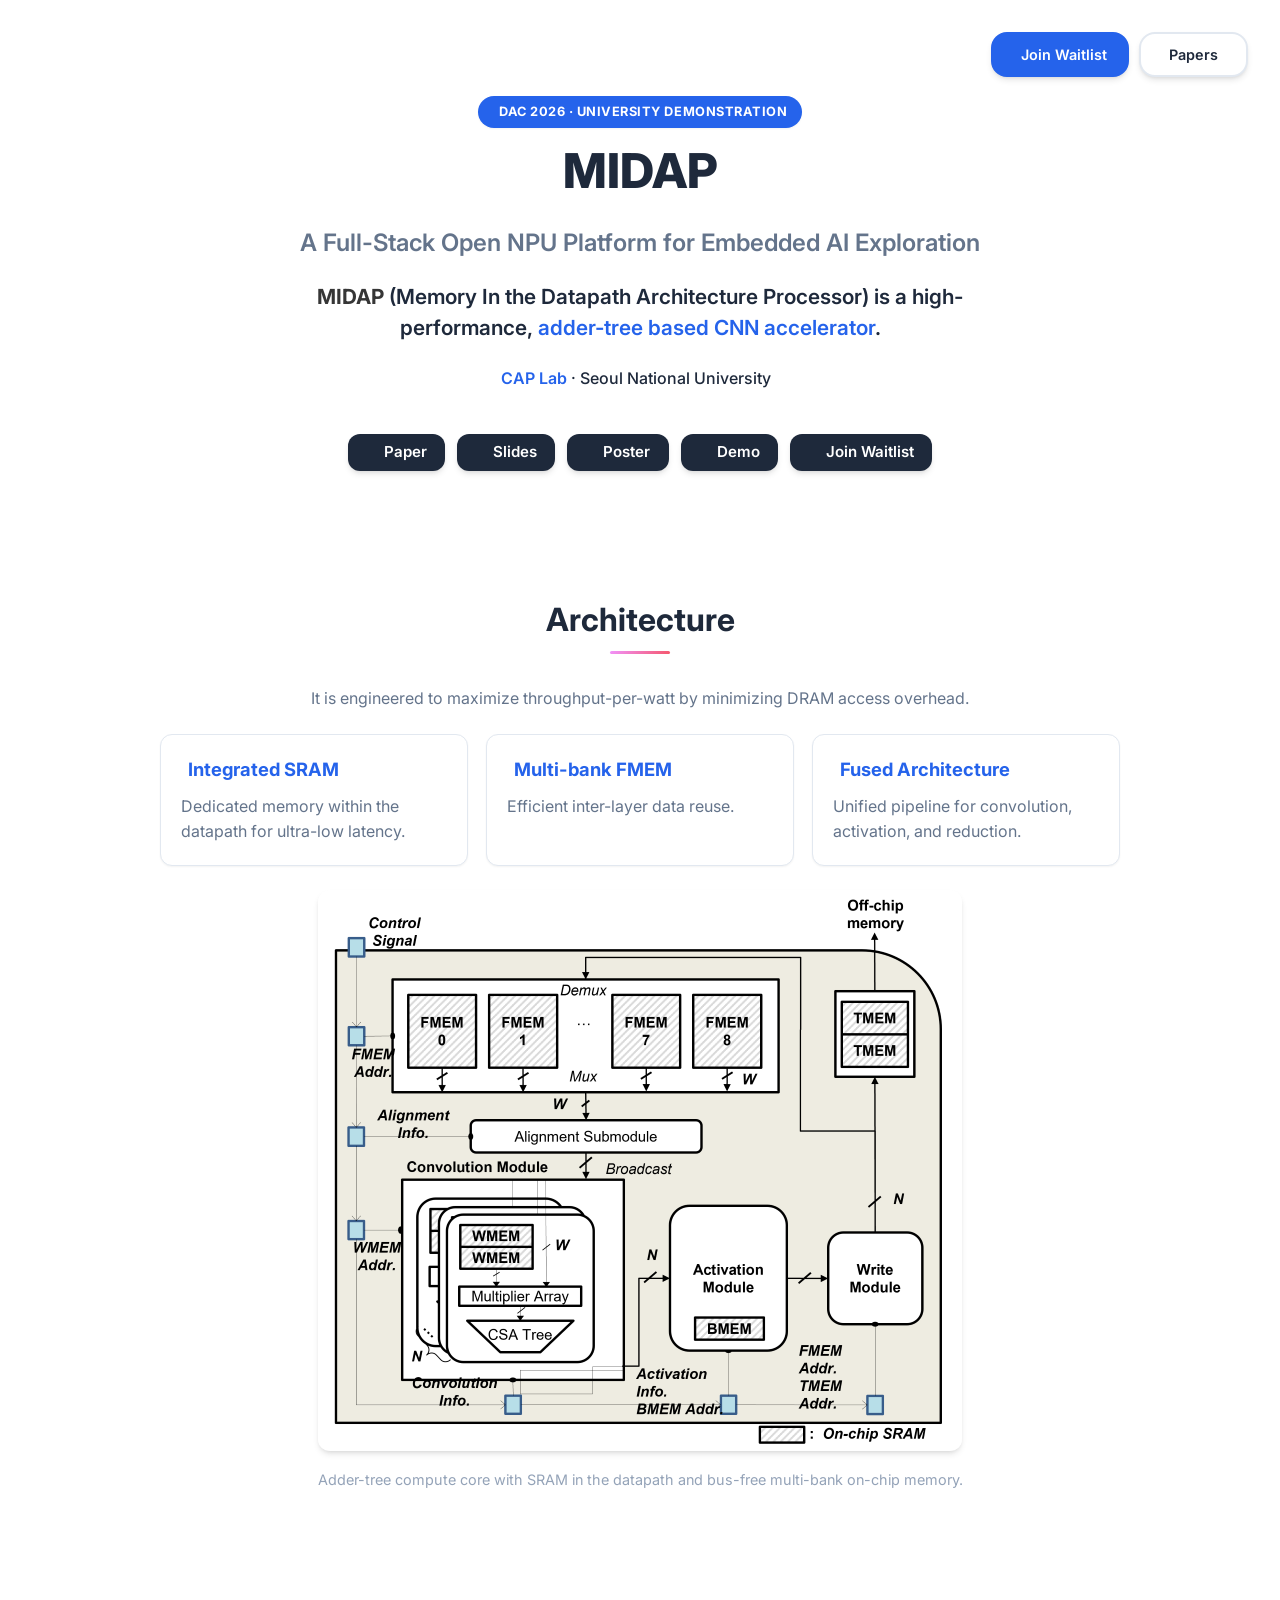
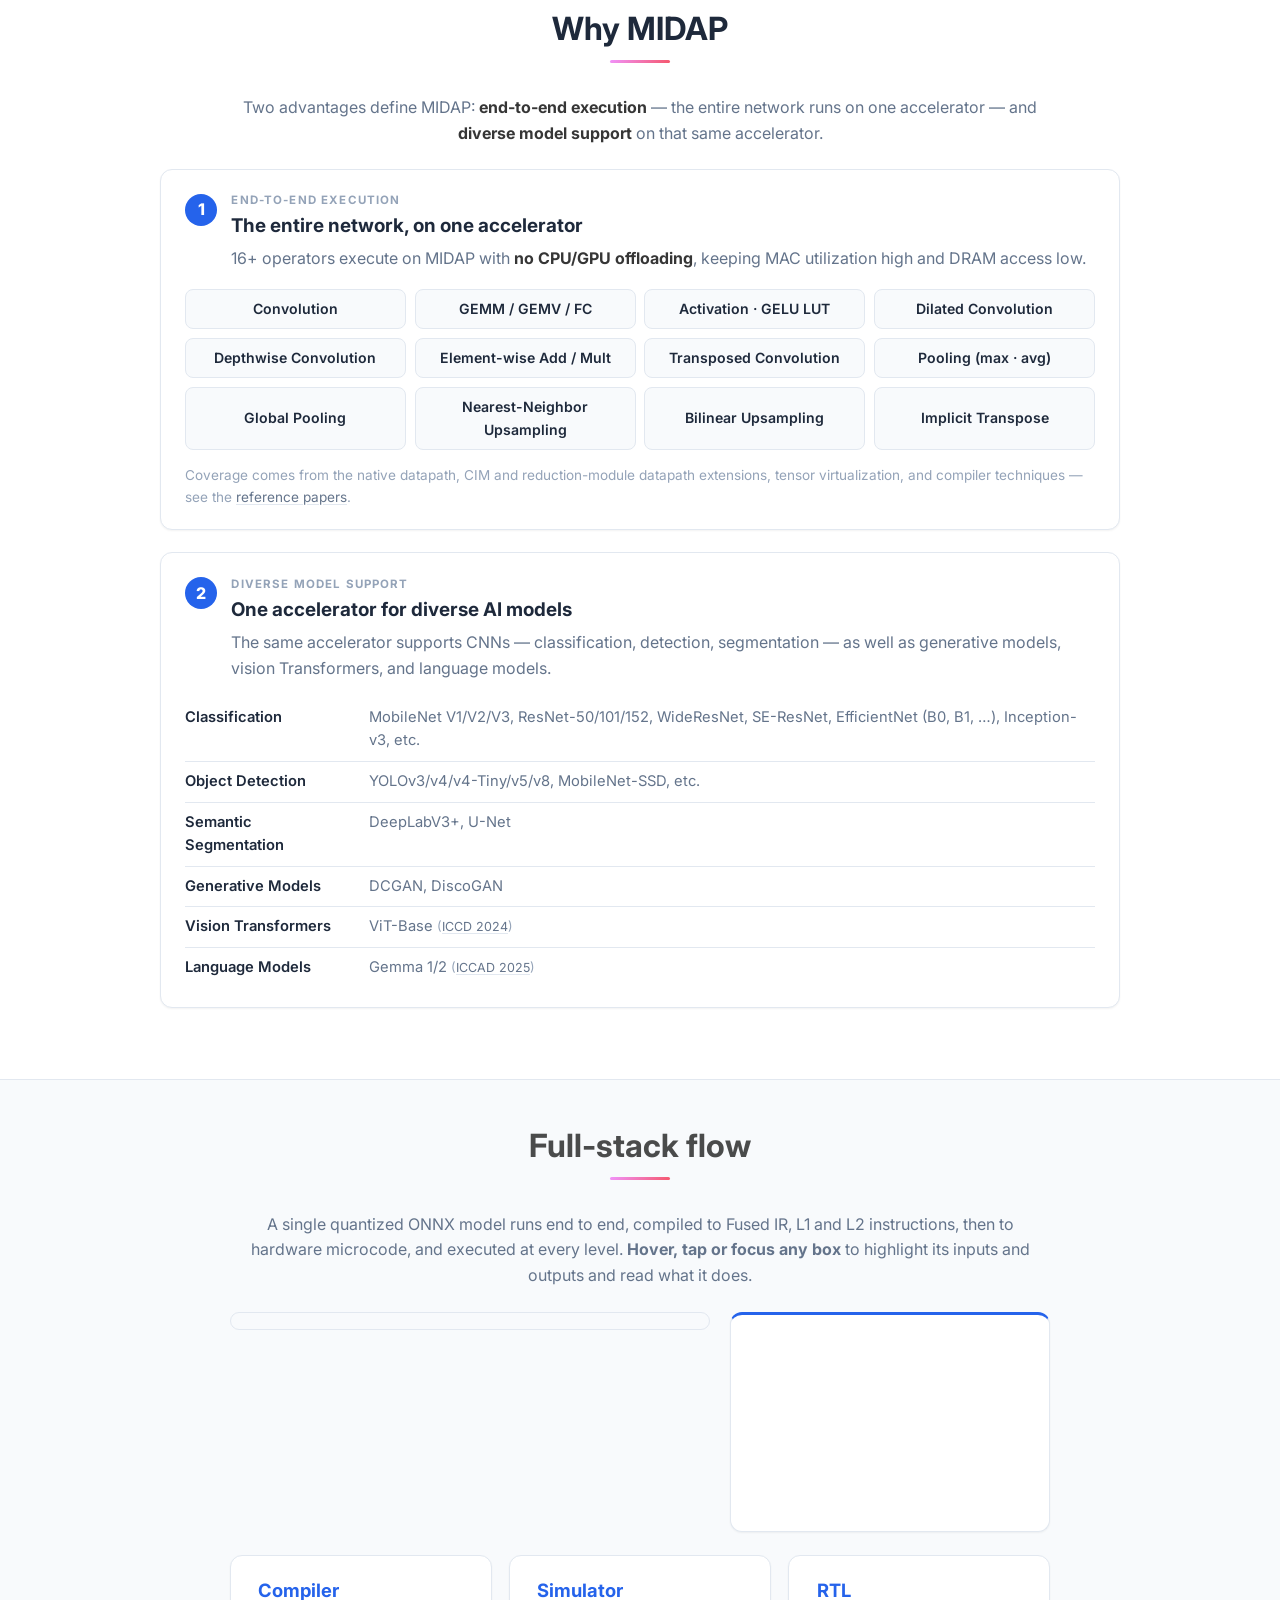
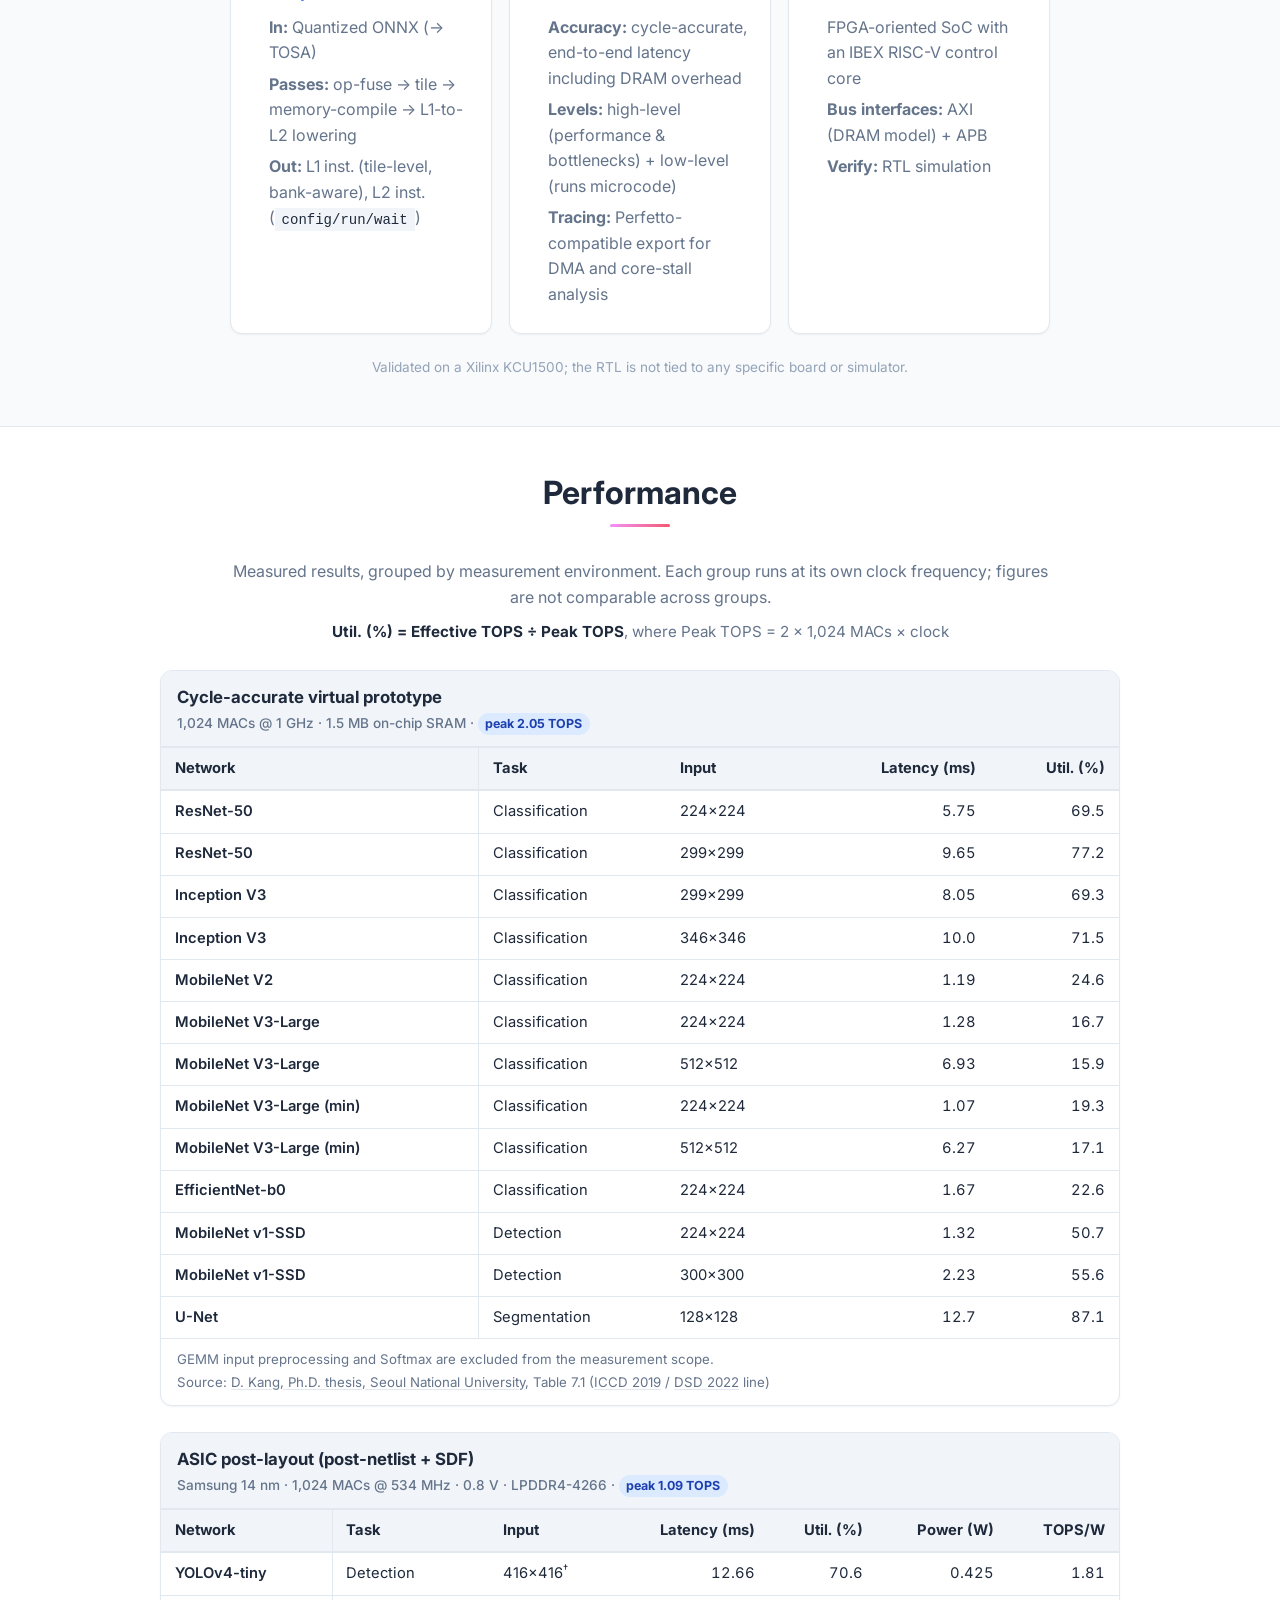
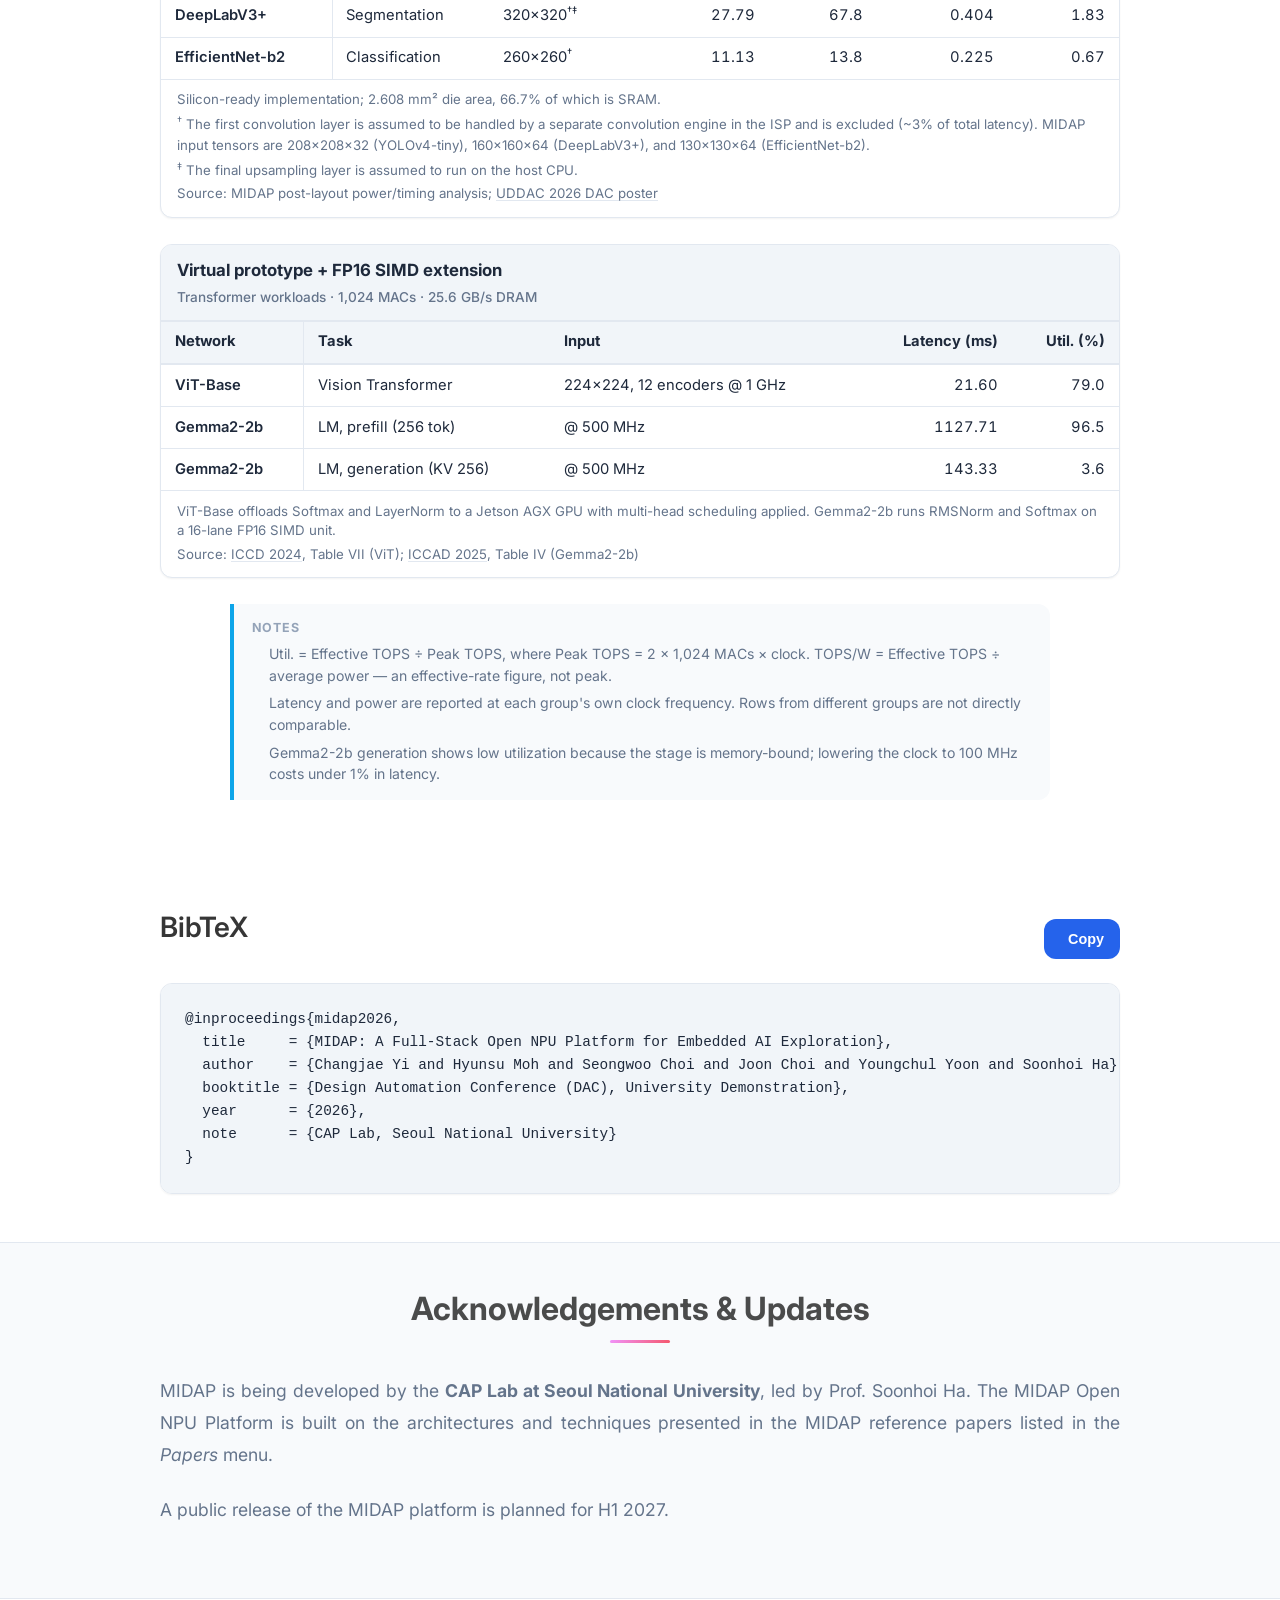
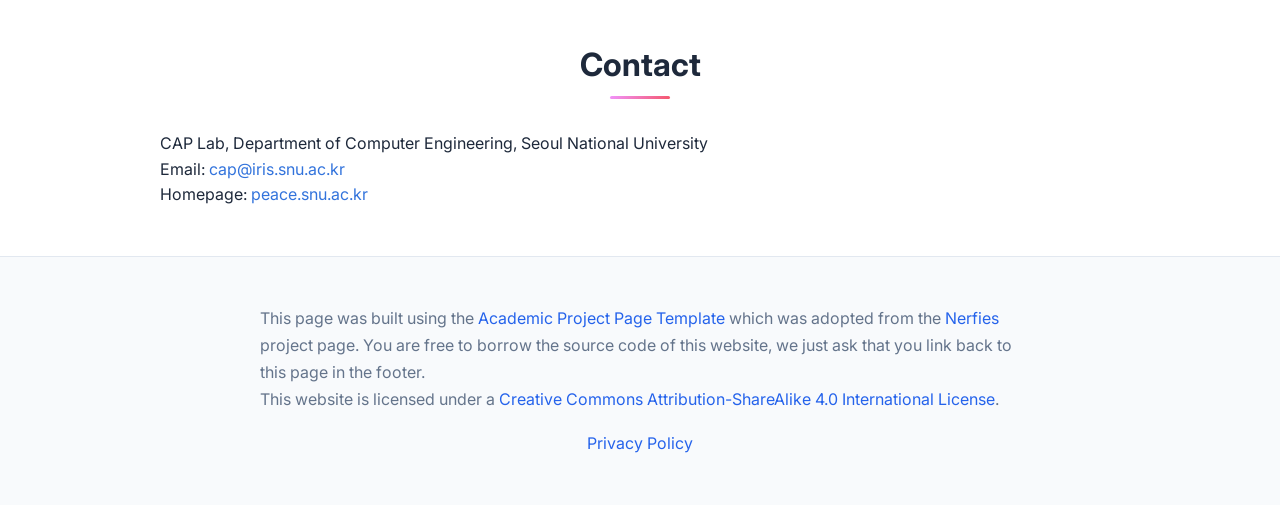
==== index.html @ 28336d5d "feat: add Search Console verification, sitemap and robots.txt Co-Authored-By: Claude Opus 5 <noreply" ====
<!DOCTYPE html>
<html lang="en">
<head>
  <meta charset="utf-8">
  <meta name="viewport" content="width=device-width, initial-scale=1">

  <meta name="title" content="MIDAP: A Full-Stack Open NPU Platform for Embedded AI Exploration">
  <meta name="description" content="MIDAP: an open adder-tree NPU platform that keeps feature maps on-chip via SRAM in the datapath — with an MLIR compiler, cycle-accurate simulator, and FPGA-validated RTL for embedded CNN inference.">
  <meta name="keywords" content="NPU, CNN accelerator, adder-tree, deep learning accelerator, embedded AI, MLIR compiler, cycle-accurate simulator, RTL, FPGA, SRAM datapath, tensor virtualization">
  <meta name="robots" content="index, follow">
  <meta name="language" content="English">

  <meta name="google-site-verification" content="iQ9bUsZCxR4jG-ISlW85LsELpBdE8vcMtyw1T3hX8YI">

  <meta property="og:type" content="website">
  <meta property="og:site_name" content="CAP Lab · Seoul National University">
  <meta property="og:title" content="MIDAP: A Full-Stack Open NPU Platform for Embedded AI Exploration">
  <meta property="og:description" content="An open adder-tree NPU platform with SRAM in the datapath, a full compiler + cycle-accurate simulator, and FPGA-validated RTL. DAC 2026 University Demonstration.">
  <meta property="og:url" content="https://openmidap.github.io/">
  <link rel="canonical" href="https://openmidap.github.io/">

  <meta name="twitter:card" content="summary_large_image">
  
  <meta name="twitter:title" content="MIDAP: A Full-Stack Open NPU Platform for Embedded AI Exploration">
  <meta name="twitter:description" content="Adder-tree NPU with SRAM in the datapath, full compiler + cycle-accurate simulator, FPGA-validated RTL. DAC 2026 University Demonstration.">

  <meta name="citation_title" content="MIDAP: A Full-Stack Open NPU Platform for Embedded AI Exploration">
  <meta name="citation_publication_date" content="2026">
  <meta name="citation_conference_title" content="Design Automation Conference (DAC) — University Demonstration">

  <meta name="theme-color" content="#2563eb">
  <meta name="msapplication-TileColor" content="#2563eb">
  <meta name="apple-mobile-web-app-capable" content="yes">
  <meta name="apple-mobile-web-app-status-bar-style" content="default">

  <link rel="preconnect" href="https://fonts.googleapis.com">
  <link rel="preconnect" href="https://fonts.gstatic.com" crossorigin>
  <link rel="preconnect" href="https://ajax.googleapis.com">

  <title>MIDAP: A Full-Stack Open NPU Platform for Embedded AI Exploration | DAC 2026</title>

  <link rel="icon" type="image/svg+xml" href="static/images/favicon.svg">
  <link rel="apple-touch-icon" href="static/images/favicon.svg">

  <link rel="stylesheet" href="static/css/bulma.min.css">
  <link rel="stylesheet" href="static/css/index.css">

  <link rel="preload" href="static/css/bulma-carousel.min.css" as="style" onload="this.onload=null;this.rel='stylesheet'">
  <link rel="preload" href="static/css/bulma-slider.min.css" as="style" onload="this.onload=null;this.rel='stylesheet'">
  <link rel="preload" href="static/css/fontawesome.all.min.css" as="style" onload="this.onload=null;this.rel='stylesheet'">

  <noscript>
    <link rel="stylesheet" href="static/css/bulma-carousel.min.css">
    <link rel="stylesheet" href="static/css/bulma-slider.min.css">
    <link rel="stylesheet" href="static/css/fontawesome.all.min.css">
  </noscript>

  <link href="https://fonts.googleapis.com/css2?family=Inter:wght@400;500;600;700;800&display=swap" rel="stylesheet">

  <script defer src="https://ajax.googleapis.com/ajax/libs/jquery/3.5.1/jquery.min.js"></script>
  <script defer src="static/js/fontawesome.all.min.js"></script>
  <script defer src="static/js/bulma-carousel.min.js"></script>
  <script defer src="static/js/bulma-slider.min.js"></script>
  <script defer src="static/js/index.js"></script>

  <script type="application/ld+json">
  {
    "@context": "https://schema.org",
    "@type": "SoftwareSourceCode",
    "name": "MIDAP: A Full-Stack Open NPU Platform for Embedded AI Exploration",
    "description": "An open adder-tree NPU platform with SRAM in the datapath, a full MLIR compiler, a cycle-accurate simulator, and FPGA-validated RTL for embedded CNN inference.",
    "programmingLanguage": ["Python", "C++", "MLIR", "SystemVerilog"],
    "publisher": {"@type": "Organization", "name": "CAP Lab, Seoul National University"},
    "keywords": ["NPU", "CNN accelerator", "adder-tree", "MLIR", "cycle-accurate simulator", "RTL", "FPGA", "embedded AI"],
    "license": "https://creativecommons.org/licenses/by-sa/4.0/"
  }
  </script>
</head>
<body>

  <button class="scroll-to-top" onclick="scrollToTop()" title="Scroll to top" aria-label="Scroll to top">
    <i class="fas fa-chevron-up"></i>
  </button>

  <div class="floating-actions">

    <div class="waitlist-container">
      <button class="waitlist-btn" onclick="openWaitlist()" title="Join the release waitlist">
        <i class="fas fa-bell"></i>
        Join Waitlist
      </button>
    </div>

  <div class="more-works-container">
    <button class="more-works-btn" onclick="toggleMoreWorks()" title="MIDAP reference papers">
      <i class="fas fa-flask"></i>
      Papers
      <i class="fas fa-chevron-down dropdown-arrow"></i>
    </button>
    <div class="more-works-dropdown" id="moreWorksDropdown">
      <div class="dropdown-header">
        <h4>MIDAP reference papers</h4>
        <button class="close-btn" onclick="toggleMoreWorks()">
          <i class="fas fa-times"></i>
        </button>
      </div>
      <div class="works-list">
        <a href="https://ieeexplore.ieee.org/document/8988663" class="work-item" target="_blank" rel="noopener">
          <div class="work-info">
            <h5>A Novel CNN (Convolutional Neural Network) Accelerator That Enables Fully-pipelined Execution of Layers</h5>
            <p>Donghyun Kang, Jintaek Kang, Hyungdal Kwon, Hyunsik Park, and Soonhoi Ha</p>
            <span class="work-venue">37th IEEE International Conference on Computer Design (ICCD), Nov. 2019</span>
          </div>
          <i class="fas fa-external-link-alt"></i>
        </a>
        <a href="https://ieeexplore.ieee.org/document/9218726" class="work-item" target="_blank" rel="noopener">
          <div class="work-info">
            <h5>Tensor Virtualization Technique to Support Efficient Data Reorganization for CNN Accelerators</h5>
            <p>Donghyun Kang and Soonhoi Ha</p>
            <span class="work-venue">Design Automation Conference (DAC), Jul. 2020</span>
          </div>
          <i class="fas fa-external-link-alt"></i>
        </a>
        <a href="https://dcollection.snu.ac.kr/common/orgView/000000170604" class="work-item" target="_blank" rel="noopener">
          <div class="work-info">
            <h5>Hardware/Software Codesign of the MIDAP CNN Accelerator</h5>
            <p>Donghyun Kang</p>
            <span class="work-venue">Ph.D. dissertation, Dept. of Computer Science and Engineering, Seoul National University, Feb. 2022</span>
          </div>
          <i class="fas fa-external-link-alt"></i>
        </a>
        <a href="https://ieeexplore.ieee.org/document/9996680" class="work-item" target="_blank" rel="noopener">
          <div class="work-info">
            <h5>Hardware-Software Codesign of a CNN Accelerator</h5>
            <p>Changjae Yi, Donghyun Kang, and Soonhoi Ha</p>
            <span class="work-venue">25th Euromicro Conference on Digital System Design (DSD), Sep. 2022</span>
          </div>
          <i class="fas fa-external-link-alt"></i>
        </a>
        <a href="https://ieeexplore.ieee.org/document/9729831" class="work-item" target="_blank" rel="noopener">
          <div class="work-info">
            <h5>Datapath Extension of NPUs to Support Nonconvolutional Layers Efficiently</h5>
            <p>Donghyun Kang and Soonhoi Ha</p>
            <span class="work-venue">IEEE Design &amp; Test, vol. 39, no. 5, pp. 54&ndash;61, Oct. 2022</span>
          </div>
          <i class="fas fa-external-link-alt"></i>
        </a>
        <a href="https://dl.acm.org/doi/10.1145/3625223.3649265" class="work-item" target="_blank" rel="noopener">
          <div class="work-info">
            <h5>Fast and Accurate Virtual Prototyping of an NPU with Analytical Memory Modeling</h5>
            <p>Choonghoon Park, Hyunsu Moh, Jimin Lee, Changjae Yi, and Soonhoi Ha</p>
            <span class="work-venue">34th International Workshop on Rapid System Prototyping (RSP), Sep. 2023</span>
          </div>
          <i class="fas fa-external-link-alt"></i>
        </a>
        <a href="https://ieeexplore.ieee.org/document/10818138" class="work-item" target="_blank" rel="noopener">
          <div class="work-info">
            <h5>Vision Transformer Inference on a CNN Accelerator</h5>
            <p>Changjae Yi, Hyunsu Moh, and Soonhoi Ha</p>
            <span class="work-venue">IEEE 42nd International Conference on Computer Design (ICCD), Jan. 2025</span>
          </div>
          <i class="fas fa-external-link-alt"></i>
        </a>
        <a href="https://ieeexplore.ieee.org/document/11240951" class="work-item" target="_blank" rel="noopener">
          <div class="work-info">
            <h5>Enabling Decoder-only Language Model Inference on a CNN Accelerator</h5>
            <p>Seongwoo Choi, Hyunsu Moh, Changjae Yi, Joon Choi, and Soonhoi Ha</p>
            <span class="work-venue">International Conference on Computer-Aided Design (ICCAD), Nov. 2025</span>
          </div>
          <i class="fas fa-external-link-alt"></i>
        </a>
      </div>
    </div>
  </div>
  </div>

  <main id="main-content">

  <!-- ==================== HERO ==================== -->
  <section class="hero">
    <div class="hero-body">
      <div class="container is-max-desktop">
        <div class="columns is-centered">
          <div class="column has-text-centered">

            <span class="dac-badge"><i class="fas fa-microchip"></i>DAC 2026 · University Demonstration</span>

            <h1 class="title is-1 publication-title">MIDAP</h1>
            <p class="is-size-4" style="margin-top:-0.4rem;color:var(--text-secondary);font-weight:600;">
              A Full-Stack Open NPU Platform for Embedded AI Exploration
            </p>

            <p class="hero-tagline">
              <strong>MIDAP</strong> (Memory In the Datapath Architecture Processor) is a
              high-performance, <span class="accent">adder-tree based CNN accelerator</span>.
            </p>

            <div class="is-size-6 publication-authors" style="margin-top:1.4rem;">
              <span class="author-block"><a href="https://peace.snu.ac.kr" target="_blank" rel="noopener noreferrer">CAP Lab</a> · Seoul National University</span>
            </div>

            <!-- ==================== LINK BUTTONS (public actions + waitlist) ==================== -->
            <div class="column has-text-centered" style="margin-top:1.5rem;">
              <div class="publication-links">
                
                <span class="link-block">
                  <a href="#" onclick="event.stopPropagation(); toggleMoreWorks(); return false;" class="external-link button is-normal is-rounded is-dark" title="MIDAP reference papers">
                    <span class="icon"><i class="fas fa-file-pdf"></i></span><span>Paper</span>
                  </a>
                </span>
                
                <span class="link-block">
                  <a href="static/pdfs/slides.pdf" target="_blank" rel="noopener" class="external-link button is-normal is-rounded is-dark">
                    <span class="icon"><i class="fas fa-file-powerpoint"></i></span><span>Slides</span>
                  </a>
                </span>
                
                <span class="link-block">
                  <a href="static/pdfs/poster.pdf" target="_blank" rel="noopener" class="external-link button is-normal is-rounded is-dark">
                    <span class="icon"><i class="fas fa-image"></i></span><span>Poster</span>
                  </a>
                </span>
                <span class="link-block">
                  <a href="#" class="external-link button is-normal is-rounded is-dark">
                    <span class="icon"><i class="fas fa-video"></i></span><span>Demo</span>
                  </a>
                </span>
                <span class="link-block">
                  <a href="#" onclick="openWaitlist(); return false;" class="external-link button is-normal is-rounded is-dark">
                    <span class="icon"><i class="fas fa-user-plus"></i></span><span>Join Waitlist</span>
                  </a>
                </span>
              </div>
              
            </div>

          </div>
        </div>
      </div>
    </div>
  </section>

  <!-- ==================== ARCHITECTURE (key features + diagram, first) ==================== -->
  <section class="section">
    <div class="container is-max-desktop">
      <h2 class="title is-3 has-text-centered">Architecture</h2>
      <p class="section-lead has-text-centered">
        It is engineered to maximize throughput-per-watt by minimizing DRAM access overhead.
      </p>

      <div class="arch-cards">
        <div class="arch-card">
          <h3><i class="fas fa-memory"></i>Integrated SRAM</h3>
          <p>Dedicated memory within the datapath for ultra-low latency.</p>
        </div>
        <div class="arch-card">
          <h3><i class="fas fa-layer-group"></i>Multi-bank FMEM</h3>
          <p>Efficient inter-layer data reuse.</p>
        </div>
        <div class="arch-card">
          <h3><i class="fas fa-object-group"></i>Fused Architecture</h3>
          <p>Unified pipeline for convolution, activation, and reduction.</p>
        </div>
      </div>

      <figure class="midap-figure">
        <img src="static/images/architecture.png"
             alt="MIDAP adder-tree NPU core with SRAM placed in the datapath and multi-bank on-chip memory">
        <figcaption>Adder-tree compute core with SRAM in the datapath and bus-free multi-bank on-chip memory.</figcaption>
      </figure>
    </div>
  </section>

  <!-- ==================== WHY MIDAP (two key advantages) ====================
       Content transcribed from the DAC 2026 poster (static/pdfs/poster.pdf),
       "The NPU: MIDAP" panel, items 1-2. Keep in sync with the poster. -->
  <section class="section" id="why-midap">
    <div class="container is-max-desktop">
      <h2 class="title is-3 has-text-centered">Why MIDAP</h2>
      <p class="section-lead has-text-centered">
        Two advantages define MIDAP: <strong>end-to-end execution</strong> — the entire network runs on
        one accelerator — and <strong>diverse model support</strong> on that same accelerator.
      </p>

      <div class="adv-card">
        <div class="adv-head">
          <span class="adv-num" aria-hidden="true">1</span>
          <div>
            <p class="adv-eyebrow">End-to-end execution</p>
            <h3>The entire network, on one accelerator</h3>
            <p class="adv-sub">16+ operators execute on MIDAP with <strong>no CPU/GPU offloading</strong>,
              keeping MAC utilization high and DRAM access low.</p>
          </div>
        </div>
        <ul class="op-grid" aria-label="Operators executed on the accelerator">
          <li>Convolution</li>
          <li>GEMM / GEMV / FC</li>
          <li>Activation · GELU LUT</li>
          <li>Dilated Convolution</li>
          <li>Depthwise Convolution</li>
          <li>Element-wise Add / Mult</li>
          <li>Transposed Convolution</li>
          <li>Pooling (max · avg)</li>
          <li>Global Pooling</li>
          <li>Nearest-Neighbor Upsampling</li>
          <li>Bilinear Upsampling</li>
          <li>Implicit Transpose</li>
        </ul>
        <p class="adv-foot">
          Coverage comes from the native datapath, CIM and reduction-module datapath extensions,
          tensor virtualization, and compiler techniques — see the
          <a href="#" onclick="event.stopPropagation(); toggleMoreWorks(); return false;">reference papers</a>.
        </p>
      </div>

      <div class="adv-card">
        <div class="adv-head">
          <span class="adv-num" aria-hidden="true">2</span>
          <div>
            <p class="adv-eyebrow">Diverse model support</p>
            <h3>One accelerator for diverse AI models</h3>
            <p class="adv-sub">The same accelerator supports CNNs — classification, detection,
              segmentation — as well as generative models, vision Transformers, and language models.</p>
          </div>
        </div>
        <table class="model-table">
          <tbody>
            <tr><th scope="row">Classification</th><td>MobileNet V1/V2/V3, ResNet-50/101/152, WideResNet, SE-ResNet, EfficientNet (B0, B1, …), Inception-v3, etc.</td></tr>
            <tr><th scope="row">Object Detection</th><td>YOLOv3/v4/v4-Tiny/v5/v8, MobileNet-SSD, etc.</td></tr>
            <tr><th scope="row">Semantic Segmentation</th><td>DeepLabV3+, U-Net</td></tr>
            <tr><th scope="row">Generative Models</th><td>DCGAN, DiscoGAN</td></tr>
            <tr><th scope="row">Vision Transformers</th><td>ViT-Base <span class="model-ref">(<a href="https://ieeexplore.ieee.org/document/10818138" target="_blank" rel="noopener">ICCD 2024</a>)</span></td></tr>
            <tr><th scope="row">Language Models</th><td>Gemma 1/2 <span class="model-ref">(<a href="https://ieeexplore.ieee.org/document/11240951" target="_blank" rel="noopener">ICCAD 2025</a>)</span></td></tr>
          </tbody>
        </table>
      </div>

    </div>
  </section>

  <!-- ==================== FULL-STACK FLOW (verification + compiler / simulator / RTL) ==================== -->
  <section class="section hero is-light">
    <div class="container is-max-desktop">
      <h2 class="title is-3 has-text-centered">Full-stack flow</h2>
      <p class="section-lead has-text-centered">
        A single quantized ONNX model runs end to end, compiled to Fused IR, L1 and L2 instructions, then to
        hardware microcode, and executed at every level. <strong>Hover, tap or focus any box</strong> to
        highlight its inputs and outputs and read what it does.
      </p>

      <div class="fsflow">
        <div class="fsflow-board" id="fsflow" role="img"
             aria-label="MIDAP full-stack flow. A quantized ONNX model is compiled by MIDAP HLC through ONNX-to-TOSA and operator fusion, op tiling and memory compile, and L1-to-L2 lowering into the L2 instruction stream; codegen then lowers L2 to microcode. The L2 instruction stream is run by the Python HL simulator, and the microcode is run by the Python LL simulator, the RTL simulator, and the FPGA.">
          <noscript>
            <img src="static/images/midap-end-to-end-workflow.png"
                 alt="MIDAP end-to-end workflow: a quantized ONNX model is compiled by MIDAP HLC into L1 and L2 instructions and microcode, then executed and cross-validated on the HL simulator, LL simulator, RTL simulator and FPGA.">
          </noscript>
        </div>
        <aside class="fspanel" id="fspanel"></aside>
      </div>

      <div class="arch-cards">
        <div class="arch-card">
          <h3><i class="fas fa-code"></i>Compiler</h3>
          <ul>
            <li><strong>In:</strong> Quantized ONNX (→ TOSA)</li>
            <li><strong>Passes:</strong> op-fuse → tile → memory-compile → L1-to-L2 lowering</li>
            <li><strong>Out:</strong> L1 inst. (tile-level, bank-aware), L2 inst. (<code>config/run/wait</code>)</li>
          </ul>
        </div>
        <div class="arch-card">
          <h3><i class="fas fa-gauge-high"></i>Simulator</h3>
          <ul>
            <li><strong>Accuracy:</strong> cycle-accurate, end-to-end latency including DRAM overhead</li>
            <li><strong>Levels:</strong> high-level (performance &amp; bottlenecks) + low-level (runs microcode)</li>
            <li><strong>Tracing:</strong> Perfetto-compatible export for DMA and core-stall analysis</li>
            
          </ul>
        </div>
        <div class="arch-card">
          <h3><i class="fas fa-microchip"></i>RTL</h3>
          <ul>
            <li>FPGA-oriented SoC with an IBEX RISC-V control core</li>
            <li><strong>Bus interfaces:</strong> AXI (DRAM model) + APB</li>
            <li><strong>Verify:</strong> RTL simulation</li>
            
          </ul>
        </div>
      </div>

      <p class="section-note has-text-centered">
        Validated on a Xilinx KCU1500; the RTL is not tied to any specific board or simulator.
      </p>

    </div>
  </section>

  <!-- ==================== PERFORMANCE ====================
       Data source: midap_performance_data.json (handoff, 2026-07-27).
       Rows are grouped by MEASUREMENT ENVIRONMENT at different clocks; group
       order and row order are fixed — do not sort, merge, or interleave.
       All figures are effective-rate (never peak-based TOPS/W). Values are
       transcribed verbatim from the data file; do not recompute or round.
       2026-07-27 requester revisions: Effective TOPS column removed (Util. =
       Effective TOPS ÷ Peak TOPS is defined above the tables instead), and the
       empty Power/TOPS-W columns dropped from the two groups without power data. -->
  <section class="section" id="performance">
    <div class="container is-max-desktop">
      <h2 class="title is-3 has-text-centered">Performance</h2>
      <p class="section-lead has-text-centered">
        Measured results, grouped by measurement environment. Each group runs at its own
        clock frequency; figures are not comparable across groups.
      </p>
      <p class="perf-def has-text-centered">
        <strong>Util. (%) = Effective TOPS ÷ Peak TOPS</strong>, where Peak TOPS = 2 × 1,024 MACs × clock
      </p>

      <div class="perf-group">
        <div class="perf-group-head">
          <h3 id="perf-vp-label">Cycle-accurate virtual prototype</h3>
          <p class="perf-group-config" id="perf-vp-config">1,024 MACs @ 1 GHz · 1.5 MB on-chip SRAM · <span class="pill info perf-peak">peak 2.05 TOPS</span></p>
        </div>
        <div class="perf-scroll" role="region" tabindex="0" aria-labelledby="perf-vp-label perf-vp-config">
          <table class="perf-table cols-5">
            <thead>
              <tr>
                <th scope="col">Network</th>
                <th scope="col">Task</th>
                <th scope="col">Input</th>
                <th scope="col" class="num">Latency (ms)</th>
                <th scope="col" class="num">Util. (%)</th>
              </tr>
            </thead>
            <tbody>
              <tr><th scope="row">ResNet-50</th><td data-label="Task">Classification</td><td data-label="Input">224×224</td><td class="num" data-label="Latency (ms)">5.75</td><td class="num" data-label="Util. (%)">69.5</td></tr>
              <tr><th scope="row">ResNet-50</th><td data-label="Task">Classification</td><td data-label="Input">299×299</td><td class="num" data-label="Latency (ms)">9.65</td><td class="num" data-label="Util. (%)">77.2</td></tr>
              <tr><th scope="row">Inception V3</th><td data-label="Task">Classification</td><td data-label="Input">299×299</td><td class="num" data-label="Latency (ms)">8.05</td><td class="num" data-label="Util. (%)">69.3</td></tr>
              <tr><th scope="row">Inception V3</th><td data-label="Task">Classification</td><td data-label="Input">346×346</td><td class="num" data-label="Latency (ms)">10.0</td><td class="num" data-label="Util. (%)">71.5</td></tr>
              <tr><th scope="row">MobileNet V2</th><td data-label="Task">Classification</td><td data-label="Input">224×224</td><td class="num" data-label="Latency (ms)">1.19</td><td class="num" data-label="Util. (%)">24.6</td></tr>
              <tr><th scope="row">MobileNet V3-Large</th><td data-label="Task">Classification</td><td data-label="Input">224×224</td><td class="num" data-label="Latency (ms)">1.28</td><td class="num" data-label="Util. (%)">16.7</td></tr>
              <tr><th scope="row">MobileNet V3-Large</th><td data-label="Task">Classification</td><td data-label="Input">512×512</td><td class="num" data-label="Latency (ms)">6.93</td><td class="num" data-label="Util. (%)">15.9</td></tr>
              <tr><th scope="row">MobileNet V3-Large (min)</th><td data-label="Task">Classification</td><td data-label="Input">224×224</td><td class="num" data-label="Latency (ms)">1.07</td><td class="num" data-label="Util. (%)">19.3</td></tr>
              <tr><th scope="row">MobileNet V3-Large (min)</th><td data-label="Task">Classification</td><td data-label="Input">512×512</td><td class="num" data-label="Latency (ms)">6.27</td><td class="num" data-label="Util. (%)">17.1</td></tr>
              <tr><th scope="row">EfficientNet-b0</th><td data-label="Task">Classification</td><td data-label="Input">224×224</td><td class="num" data-label="Latency (ms)">1.67</td><td class="num" data-label="Util. (%)">22.6</td></tr>
              <tr><th scope="row">MobileNet v1-SSD</th><td data-label="Task">Detection</td><td data-label="Input">224×224</td><td class="num" data-label="Latency (ms)">1.32</td><td class="num" data-label="Util. (%)">50.7</td></tr>
              <tr><th scope="row">MobileNet v1-SSD</th><td data-label="Task">Detection</td><td data-label="Input">300×300</td><td class="num" data-label="Latency (ms)">2.23</td><td class="num" data-label="Util. (%)">55.6</td></tr>
              <tr><th scope="row">U-Net</th><td data-label="Task">Segmentation</td><td data-label="Input">128×128</td><td class="num" data-label="Latency (ms)">12.7</td><td class="num" data-label="Util. (%)">87.1</td></tr>
            </tbody>
          </table>
        </div>
        <div class="perf-group-foot">
          <p>GEMM input preprocessing and Softmax are excluded from the measurement scope.</p>
          <p class="perf-source">Source: <a href="https://dcollection.snu.ac.kr/common/orgView/000000170604" target="_blank" rel="noopener">D. Kang, Ph.D. thesis, Seoul National University</a>, Table 7.1 (<a href="https://ieeexplore.ieee.org/document/8988663" target="_blank" rel="noopener">ICCD 2019</a> / <a href="https://ieeexplore.ieee.org/document/9996680" target="_blank" rel="noopener">DSD 2022</a> line)</p>
        </div>
      </div>

      <div class="perf-group">
        <div class="perf-group-head">
          <h3 id="perf-asic-label">ASIC post-layout (post-netlist + SDF)</h3>
          <p class="perf-group-config" id="perf-asic-config">Samsung 14 nm · 1,024 MACs @ 534 MHz · 0.8 V · LPDDR4-4266 · <span class="pill info perf-peak">peak 1.09 TOPS</span></p>
        </div>
        <div class="perf-scroll" role="region" tabindex="0" aria-labelledby="perf-asic-label perf-asic-config">
          <table class="perf-table">
            <thead>
              <tr>
                <th scope="col">Network</th>
                <th scope="col">Task</th>
                <th scope="col">Input</th>
                <th scope="col" class="num">Latency (ms)</th>
                <th scope="col" class="num">Util. (%)</th>
                <th scope="col" class="num">Power (W)</th>
                <th scope="col" class="num">TOPS/W</th>
              </tr>
            </thead>
            <tbody>
              <tr><th scope="row">YOLOv4-tiny</th><td data-label="Task">Detection</td><td data-label="Input">416×416<sup class="perf-fn-mark">†</sup></td><td class="num" data-label="Latency (ms)">12.66</td><td class="num" data-label="Util. (%)">70.6</td><td class="num" data-label="Power (W)">0.425</td><td class="num" data-label="TOPS/W">1.81</td></tr>
              <tr><th scope="row">DeepLabV3+</th><td data-label="Task">Segmentation</td><td data-label="Input">320×320<sup class="perf-fn-mark">†‡</sup></td><td class="num" data-label="Latency (ms)">27.79</td><td class="num" data-label="Util. (%)">67.8</td><td class="num" data-label="Power (W)">0.404</td><td class="num" data-label="TOPS/W">1.83</td></tr>
              <tr><th scope="row">EfficientNet-b2</th><td data-label="Task">Classification</td><td data-label="Input">260×260<sup class="perf-fn-mark">†</sup></td><td class="num" data-label="Latency (ms)">11.13</td><td class="num" data-label="Util. (%)">13.8</td><td class="num" data-label="Power (W)">0.225</td><td class="num" data-label="TOPS/W">0.67</td></tr>
            </tbody>
          </table>
        </div>
        <div class="perf-group-foot">
          <p>Silicon-ready implementation; 2.608 mm² die area, 66.7% of which is SRAM.</p>
          <p><sup>†</sup> The first convolution layer is assumed to be handled by a separate convolution engine in the ISP and is excluded (~3% of total latency). MIDAP input tensors are 208×208×32 (YOLOv4-tiny), 160×160×64 (DeepLabV3+), and 130×130×64 (EfficientNet-b2).</p>
          <p><sup>‡</sup> The final upsampling layer is assumed to run on the host CPU.</p>
          <p class="perf-source">Source: MIDAP post-layout power/timing analysis; <a href="static/pdfs/poster.pdf" target="_blank" rel="noopener">UDDAC 2026 DAC poster</a></p>
        </div>
      </div>

      <div class="perf-group">
        <div class="perf-group-head">
          <h3 id="perf-transformer-label">Virtual prototype + FP16 SIMD extension</h3>
          <p class="perf-group-config" id="perf-transformer-config">Transformer workloads · 1,024 MACs · 25.6 GB/s DRAM</p>
        </div>
        <div class="perf-scroll" role="region" tabindex="0" aria-labelledby="perf-transformer-label perf-transformer-config">
          <table class="perf-table cols-5">
            <thead>
              <tr>
                <th scope="col">Network</th>
                <th scope="col">Task</th>
                <th scope="col">Input</th>
                <th scope="col" class="num">Latency (ms)</th>
                <th scope="col" class="num">Util. (%)</th>
              </tr>
            </thead>
            <tbody>
              <tr><th scope="row">ViT-Base</th><td data-label="Task">Vision Transformer</td><td data-label="Input">224×224, 12 encoders @ 1 GHz</td><td class="num" data-label="Latency (ms)">21.60</td><td class="num" data-label="Util. (%)">79.0</td></tr>
              <tr><th scope="row">Gemma2-2b</th><td data-label="Task">LM, prefill (256 tok)</td><td data-label="Input">@ 500 MHz</td><td class="num" data-label="Latency (ms)">1127.71</td><td class="num" data-label="Util. (%)">96.5</td></tr>
              <tr><th scope="row">Gemma2-2b</th><td data-label="Task">LM, generation (KV 256)</td><td data-label="Input">@ 500 MHz</td><td class="num" data-label="Latency (ms)">143.33</td><td class="num" data-label="Util. (%)">3.6</td></tr>
            </tbody>
          </table>
        </div>
        <div class="perf-group-foot">
          <p>ViT-Base offloads Softmax and LayerNorm to a Jetson AGX GPU with multi-head scheduling applied. Gemma2-2b runs RMSNorm and Softmax on a 16-lane FP16 SIMD unit.</p>
          <p class="perf-source">Source: <a href="https://ieeexplore.ieee.org/document/10818138" target="_blank" rel="noopener">ICCD 2024</a>, Table VII (ViT); <a href="https://ieeexplore.ieee.org/document/11240951" target="_blank" rel="noopener">ICCAD 2025</a>, Table IV (Gemma2-2b)</p>
        </div>
      </div>

      <div class="callout perf-notes">
        <p class="perf-notes-title">Notes</p>
        <ul>
          <li>Util. = Effective TOPS ÷ Peak TOPS, where Peak TOPS = 2 × 1,024 MACs × clock. TOPS/W = Effective TOPS ÷ average power — an effective-rate figure, not peak.</li>
          <li>Latency and power are reported at each group's own clock frequency. Rows from different groups are not directly comparable.</li>
          <li>Gemma2-2b generation shows low utilization because the stage is memory-bound; lowering the clock to 100 MHz costs under 1% in latency.</li>
        </ul>
      </div>

    </div>
  </section>

  <!-- ==================== BIBTEX ==================== -->
  <section class="section" id="BibTeX">
    <div class="container is-max-desktop content">
      <div class="bibtex-header">
        <h2 class="title">BibTeX</h2>
        <button class="copy-bibtex-btn" onclick="copyBibTeX()" title="Copy BibTeX to clipboard">
          <i class="fas fa-copy"></i>
          <span class="copy-text">Copy</span>
        </button>
      </div>
      
<pre id="bibtex-code"><code>@inproceedings{midap2026,
  title     = {MIDAP: A Full-Stack Open NPU Platform for Embedded AI Exploration},
  author    = {Changjae Yi and Hyunsu Moh and Seongwoo Choi and Joon Choi and Youngchul Yoon and Soonhoi Ha},
  booktitle = {Design Automation Conference (DAC), University Demonstration},
  year      = {2026},
  note      = {CAP Lab, Seoul National University}
}</code></pre>
    </div>
  </section>

  <!-- ==================== ACKNOWLEDGEMENTS & UPDATES ==================== -->
  <section class="section hero is-light" id="availability">
    <div class="container is-max-desktop">
      <h2 class="title is-3 has-text-centered">Acknowledgements &amp; Updates</h2>
      <div class="content has-text-justified">
        <p>
          MIDAP is being developed by the <strong>CAP Lab at Seoul National University</strong>, led by
          Prof.&nbsp;Soonhoi&nbsp;Ha. The MIDAP Open NPU Platform is built on the architectures and
          techniques presented in the MIDAP reference papers listed in the
          <a href="#" onclick="event.stopPropagation(); toggleMoreWorks(); return false;"><em>Papers</em> menu</a>.
        </p>
        <p>
          A public release of the MIDAP platform is planned for H1 2027.
        </p>
      </div>

    </div>
  </section>

  <!-- ==================== CONTACT ==================== -->
  <section class="section" id="contact">
    <div class="container is-max-desktop">
      <h2 class="title is-3 has-text-centered">Contact</h2>
      <div class="content">
        <p>
          CAP Lab, Department of Computer Engineering, Seoul National University<br>
          Email: <a href="mailto:cap@iris.snu.ac.kr">cap@iris.snu.ac.kr</a><br>
          Homepage: <a href="https://peace.snu.ac.kr" target="_blank" rel="noopener noreferrer">peace.snu.ac.kr</a>
        </p>
      </div>
    </div>
  </section>

  <!-- ==================== FOOTER (template credit + CC BY-SA — DO NOT REMOVE) ==================== -->
  <footer class="footer">
  <div class="container">
    <div class="columns is-centered">
      <div class="column is-8">
        <div class="content">

          <p>
            This page was built using the <a href="https://github.com/eliahuhorwitz/Academic-project-page-template" target="_blank">Academic Project Page Template</a> which was adopted from the <a href="https://nerfies.github.io" target="_blank">Nerfies</a> project page.
            You are free to borrow the source code of this website, we just ask that you link back to this page in the footer. <br> This website is licensed under a <a rel="license"  href="http://creativecommons.org/licenses/by-sa/4.0/" target="_blank">Creative
            Commons Attribution-ShareAlike 4.0 International License</a>.
          </p>

          <p class="has-text-centered"><a href="privacy.html">Privacy Policy</a></p>

        </div>
      </div>
    </div>
  </div>
</footer>

  </main>

  <div class="waitlist-modal waitlist-modal--embed" id="waitlistModal" aria-hidden="true">
    
    <div class="waitlist-modal-backdrop"></div>
    <div class="waitlist-modal-card waitlist-modal-card--embed" role="dialog" aria-modal="true" aria-label="Join the waitlist">
      <button class="waitlist-modal-close" onclick="closeWaitlist()" aria-label="Close">
        <i class="fas fa-times"></i>
      </button>

      <div class="waitlist-embed">
        <iframe
          src="https://docs.google.com/forms/d/e/1FAIpQLSeUnMUHDPoXblx6yiZHRsc4A2s6YD9WljTt01srlWMXPMNRIw/viewform?embedded=true&amp;hl=en"
          title="MIDAP release waitlist form"
          loading="lazy"
          width="100%"
          height="780"
          frameborder="0"
          marginheight="0"
          marginwidth="0">Loading…</iframe>
        <p class="waitlist-embed-fallback">Form not loading?
          <a href="https://docs.google.com/forms/d/e/1FAIpQLSeUnMUHDPoXblx6yiZHRsc4A2s6YD9WljTt01srlWMXPMNRIw/viewform?hl=en" target="_blank" rel="noopener noreferrer">Open it in a new tab</a>.
        </p>
      </div>
    </div>
  </div>

  </body>
  </html>
---- static/css/index.css ----
/* Modern CSS Variables for consistent theming */
:root {
  --primary-color: #2563eb;
  --primary-hover: #1d4ed8;
  --secondary-color: #64748b;
  --accent-color: #0ea5e9;
  --text-primary: #1e293b;
  --text-secondary: #64748b;
  --text-light: #94a3b8;
  --background-primary: #ffffff;
  --background-secondary: #f8fafc;
  --background-accent: #f1f5f9;
  --border-color: #e2e8f0;
  --shadow-sm: 0 1px 2px 0 rgb(0 0 0 / 0.05);
  --shadow-md: 0 4px 6px -1px rgb(0 0 0 / 0.1), 0 2px 4px -2px rgb(0 0 0 / 0.1);
  --shadow-lg: 0 10px 15px -3px rgb(0 0 0 / 0.1), 0 4px 6px -4px rgb(0 0 0 / 0.1);
  --shadow-xl: 0 20px 25px -5px rgb(0 0 0 / 0.1), 0 8px 10px -6px rgb(0 0 0 / 0.1);
  --gradient-primary: linear-gradient(135deg, #667eea 0%, #764ba2 100%);
  --gradient-accent: linear-gradient(135deg, #f093fb 0%, #f5576c 100%);
  --gradient-subtle: linear-gradient(135deg, #ffecd2 0%, #fcb69f 100%);
  --border-radius: 12px;
  --border-radius-lg: 16px;
  --transition: all 0.3s cubic-bezier(0.4, 0, 0.2, 1);
}

/* Smooth scrolling for better UX */
html {
  scroll-behavior: smooth;
}

body {
  font-family: 'Inter', 'Segoe UI', -apple-system, BlinkMacSystemFont, sans-serif;
  color: var(--text-primary);
  line-height: 1.6;
  font-size: 16px;
  background-color: var(--background-primary);
  -webkit-font-smoothing: antialiased;
  -moz-osx-font-smoothing: grayscale;
}


/* Modern Button Styles */
.button {
  border-radius: var(--border-radius) !important;
  font-weight: 600 !important;
  transition: var(--transition) !important;
  border: 2px solid transparent !important;
  position: relative;
  overflow: hidden;
}

.button.is-dark {
  background: var(--text-primary) !important;
  border: none !important;
  color: white !important;
  box-shadow: var(--shadow-md);
}

.button.is-dark:hover {
  transform: translateY(-2px);
  box-shadow: var(--shadow-lg);
  background: var(--primary-color) !important;
}

.button.is-dark:active {
  transform: translateY(0);
  box-shadow: var(--shadow-md);
}

.footer .icon-link {
    font-size: 25px;
    color: var(--text-secondary);
    transition: var(--transition);
}

.footer .icon-link:hover {
    color: var(--primary-color);
    transform: translateY(-2px);
}

.link-block a {
    margin: 8px 4px;
}

.dnerf {
  font-variant: small-caps;
}


/* Hero Section Modernization */
.hero {
  position: relative;
  overflow: hidden;
}

.hero.is-light {
  background: var(--background-secondary);
  border-top: 1px solid var(--border-color);
  border-bottom: 1px solid var(--border-color);
}

.hero-body {
  /* extra top padding so the centered badge/title clears the fixed top-right
     floating actions (Join Waitlist / Papers) on desktop */
  padding: 6rem 1.5rem 4rem;
}

.teaser .hero-body {
  padding-top: 2rem;
  padding-bottom: 4rem;
}

.teaser {
  font-family: 'Inter', sans-serif;
}


/* Publication Content Styling */
.publication-title {
    font-family: 'Inter', sans-serif !important;
    font-weight: 800 !important;
    color: var(--text-primary) !important;
    margin-bottom: 2rem !important;
    line-height: 1.1 !important;
}

.publication-banner {
  max-height: 70vh;
  border-radius: var(--border-radius-lg);
  overflow: hidden;
  box-shadow: var(--shadow-xl);
  margin: 2rem 0;
}

.publication-banner video {
  position: relative;
  left: auto;
  top: auto;
  transform: none;
  object-fit: cover;
  width: 100%;
  height: 100%;
  border-radius: var(--border-radius-lg);
}

.publication-header .hero-body {
  padding: 6rem 1.5rem 4rem;
}

.publication-authors {
    font-family: 'Inter', sans-serif !important;
    font-weight: 500;
    margin-bottom: 1.5rem;
}

.publication-venue {
    color: var(--text-secondary);
    width: fit-content;
    font-weight: 600;
    background: var(--background-accent);
    padding: 0.5rem 1rem;
    border-radius: var(--border-radius);
    margin-top: 1rem;
    display: inline-block;
}

.publication-awards {
    color: #ef4444;
    width: fit-content;
    font-weight: 700;
    background: linear-gradient(135deg, #fef2f2, #fee2e2);
    padding: 0.5rem 1rem;
    border-radius: var(--border-radius);
    border-left: 4px solid #ef4444;
    margin-top: 1rem;
}

.publication-authors a {
   color: var(--primary-color) !important;
   text-decoration: none;
   font-weight: 600;
   transition: var(--transition);
   position: relative;
}

.publication-authors a::after {
    content: '';
    position: absolute;
    width: 0;
    height: 2px;
    bottom: -2px;
    left: 0;
    background: var(--gradient-accent);
    transition: var(--transition);
}

.publication-authors a:hover::after {
    width: 100%;
}

.publication-authors a:hover {
    color: var(--primary-hover) !important;
}

.author-block {
  display: inline-block;
  margin-right: 0.5rem;
}

.publication-banner img {
  border-radius: var(--border-radius-lg);
  box-shadow: var(--shadow-lg);
  transition: var(--transition);
}

.publication-banner img:hover {
  transform: scale(1.02);
  box-shadow: var(--shadow-xl);
}

/* Modern Video and Carousel Styling */
.publication-video {
    position: relative;
    width: 100%;
    height: 0;
    padding-bottom: 56.25%;
    overflow: hidden;
    border-radius: var(--border-radius-lg) !important;
    box-shadow: var(--shadow-xl);
    transition: var(--transition);
}

.publication-video:hover {
    transform: translateY(-4px);
    box-shadow: var(--shadow-xl);
}

.publication-video iframe {
    position: absolute;
    top: 0;
    left: 0;
    width: 100%;
    height: 100%;
    border-radius: var(--border-radius-lg);
}

.publication-body img {
  border-radius: var(--border-radius);
  box-shadow: var(--shadow-md);
  transition: var(--transition);
}

.publication-body img:hover {
  transform: translateY(-2px);
  box-shadow: var(--shadow-lg);
}

.results-carousel {
  overflow: hidden;
  padding: 1rem 0;
}

.results-carousel .item {
  margin: 1rem;
  overflow: hidden;
  padding: 1.5rem;
  font-size: 0;
  background: var(--background-primary);
  border-radius: var(--border-radius-lg);
  box-shadow: var(--shadow-md);
  transition: var(--transition);
  border: 1px solid var(--border-color);
}

.results-carousel .item:hover {
  transform: translateY(-4px);
  box-shadow: var(--shadow-lg);
}

.results-carousel .item img,
.results-carousel video {
  margin: 0;
  border-radius: var(--border-radius);
  width: 100%;
  height: auto;
}

.results-carousel .subtitle {
  font-size: 1rem !important;
  color: var(--text-secondary);
  margin-top: 1rem;
  font-weight: 500;
}

/* Pagination and Misc Improvements */
.slider-pagination .slider-page {
  background: var(--primary-color);
  border-radius: 50%;
  transition: var(--transition);
}

.slider-pagination .slider-page.is-active {
  background: var(--primary-hover);
  transform: scale(1.2);
}

.eql-cntrb { 
  font-size: 0.875rem;
  color: var(--text-light);
  font-style: italic;
}

/* Section Titles */
.title.is-3 {
  font-family: 'Inter', sans-serif !important;
  font-weight: 700 !important;
  color: var(--text-primary);
  margin-bottom: 2rem !important;
  position: relative;
  padding-bottom: 1rem;
}

.title.is-3::after {
  content: '';
  position: absolute;
  bottom: 0;
  left: 50%;
  transform: translateX(-50%);
  width: 60px;
  height: 3px;
  background: var(--gradient-accent);
  border-radius: 2px;
}

/* Content Improvements */
.content.has-text-justified {
  font-size: 1.1rem;
  line-height: 1.8;
  color: var(--text-secondary);
}

.content.has-text-justified p {
  margin-bottom: 1.5rem;
}

/* Footer Improvements */
.footer {
  background: var(--background-secondary);
  border-top: 1px solid var(--border-color);
  padding: 3rem 1.5rem;
}

.footer .content {
  color: var(--text-secondary);
  line-height: 1.7;
}

.footer a {
  color: var(--primary-color);
  text-decoration: none;
  transition: var(--transition);
}

.footer a:hover {
  color: var(--primary-hover);
  text-decoration: underline;
}

/* BibTeX Styling */
pre {
  background: var(--background-accent) !important;
  border: 1px solid var(--border-color) !important;
  border-radius: var(--border-radius) !important;
  padding: 1.5rem !important;
  font-size: 0.9rem !important;
  overflow-x: auto;
  box-shadow: var(--shadow-sm);
}

code {
  background: var(--background-accent) !important;
  color: var(--text-primary) !important;
  font-family: 'SF Mono', 'Monaco', 'Cascadia Code', 'Roboto Mono', monospace !important;
}

/* BibTeX Section Improvements */
.bibtex-header {
  display: flex;
  justify-content: space-between;
  align-items: center;
  margin-bottom: 1rem;
}

.copy-bibtex-btn {
  background: var(--primary-color);
  color: white;
  border: none;
  border-radius: var(--border-radius);
  padding: 0.75rem 1rem;
  font-size: 0.9rem;
  font-weight: 600;
  cursor: pointer;
  transition: var(--transition);
  display: inline-flex;
  align-items: center;
  gap: 0.5rem;
}

.copy-bibtex-btn:hover {
  background: var(--primary-hover);
  transform: translateY(-2px);
  box-shadow: var(--shadow-md);
}

.copy-bibtex-btn.copied {
  background: #10b981;
}

.copy-bibtex-btn.copied .copy-text::after {
  content: "ied!";
}

/* Scroll to Top Button */
.scroll-to-top {
  position: fixed;
  bottom: 2rem;
  right: 2rem;
  width: 50px;
  height: 50px;
  background: var(--primary-color);
  color: white;
  border: none;
  border-radius: 50%;
  cursor: pointer;
  opacity: 0;
  visibility: hidden;
  transition: var(--transition);
  z-index: 999;
  display: flex;
  align-items: center;
  justify-content: center;
  font-size: 1.2rem;
  box-shadow: var(--shadow-lg);
}

.scroll-to-top:hover {
  background: var(--primary-hover);
  transform: translateY(-3px);
  box-shadow: var(--shadow-xl);
}

.scroll-to-top.visible {
  opacity: 1;
  visibility: visible;
}


/* More Works Dropdown */
/* Floating top-right controls wrapper (Papers + Join Waitlist, side by side) */
.floating-actions {
  position: fixed;
  top: 2rem;
  right: 2rem;
  z-index: 1000;
  display: flex;
  align-items: flex-start;
  gap: 0.6rem;
}
.more-works-container,
.waitlist-container {
  position: relative;
}

.more-works-btn {
  background: var(--background-primary);
  color: var(--text-primary);
  border: 2px solid var(--border-color);
  border-radius: var(--border-radius-lg);
  padding: 0.75rem 1.25rem;
  font-weight: 600;
  font-size: 0.9rem;
  box-shadow: var(--shadow-md);
  transition: var(--transition);
  cursor: pointer;
  text-decoration: none;
  display: inline-flex;
  align-items: center;
  gap: 0.5rem;
  font-family: 'Inter', sans-serif;
}

.more-works-btn:hover {
  transform: translateY(-2px);
  box-shadow: var(--shadow-lg);
  background: var(--background-secondary);
  border-color: var(--primary-color);
}

.more-works-btn .dropdown-arrow {
  transition: var(--transition);
  font-size: 0.8rem;
}

.more-works-btn.active .dropdown-arrow {
  transform: rotate(180deg);
}

.more-works-dropdown {
  position: absolute;
  top: calc(100% + 0.5rem);
  right: 0;
  width: 400px;
  max-width: 90vw;
  background: var(--background-primary);
  border: 1px solid var(--border-color);
  border-radius: var(--border-radius-lg);
  box-shadow: var(--shadow-xl);
  opacity: 0;
  visibility: hidden;
  transform: translateY(-10px);
  transition: var(--transition);
  max-height: 70vh;
  overflow-y: auto;
}

.more-works-dropdown.show {
  opacity: 1;
  visibility: visible;
  transform: translateY(0);
}

/* Join Waitlist floating control — CTA button that opens the modal popup */
.waitlist-btn {
  background: var(--primary-color);
  color: #fff;
  border: 2px solid var(--primary-color);
  border-radius: var(--border-radius-lg);
  padding: 0.75rem 1.25rem;
  font-weight: 600;
  font-size: 0.9rem;
  box-shadow: var(--shadow-md);
  transition: var(--transition);
  cursor: pointer;
  display: inline-flex;
  align-items: center;
  gap: 0.5rem;
  font-family: 'Inter', sans-serif;
}
.waitlist-btn:hover {
  transform: translateY(-2px);
  box-shadow: var(--shadow-lg);
  background: var(--primary-hover);
  border-color: var(--primary-hover);
}
.waitlist-intro { margin: 0 0 1rem; font-size: 0.9rem; line-height: 1.5; color: var(--text-secondary); }

/* Waitlist modal popup */
body.modal-open { overflow: hidden; }
.waitlist-modal {
  position: fixed;
  inset: 0;
  z-index: 2000;
  display: none;
  align-items: center;
  justify-content: center;
  padding: 1rem;
}
.waitlist-modal.is-open { display: flex; }
.waitlist-modal-backdrop {
  position: absolute;
  inset: 0;
  background: rgb(15 23 42 / 0.55);
}
.waitlist-modal-card {
  position: relative;
  z-index: 1;
  width: 420px;
  max-width: 100%;
  max-height: 90vh;
  overflow-y: auto;
  background: var(--background-primary);
  border: 1px solid var(--border-color);
  border-top: 4px solid var(--primary-color);
  border-radius: var(--border-radius-lg);
  box-shadow: var(--shadow-xl);
  padding: 1.75rem 1.75rem 1.5rem;
  animation: waitlistPop 0.18s ease-out;
}
@keyframes waitlistPop {
  from { transform: translateY(12px) scale(0.98); opacity: 0; }
  to { transform: none; opacity: 1; }
}
.waitlist-modal-close {
  position: absolute;
  top: 0.75rem;
  right: 0.75rem;
  width: 2rem;
  height: 2rem;
  padding: 0;
  display: inline-flex;
  align-items: center;
  justify-content: center;
  font-size: 1rem;
  color: var(--text-secondary);
  background: var(--background-secondary);
  border: 1px solid var(--border-color);
  border-radius: 50%;
  cursor: pointer;
  transition: var(--transition);
}
.waitlist-modal-close:hover { color: var(--primary-color); border-color: var(--primary-color); }
.waitlist-modal-title { margin: 0 0 0.35rem; font-size: 1.25rem; font-weight: 700; color: var(--text-primary); }
.waitlist-modal .release-form .button.is-dark { width: 100%; justify-content: center; margin-top: 0.25rem; }
.waitlist-modal .release-form-status { margin-top: 0.6rem; }

/* GitHub Pages variant: embedded Google Form in the modal — wider card, minimal internal scroll.
   (Only index.gpages.html uses these; index.html is unaffected.) */
.waitlist-modal-card--embed { width: 640px; }
.waitlist-embed iframe { display: block; width: 100%; border: 0; }
.waitlist-embed-fallback { margin: 0.75rem 0 0; font-size: 0.85rem; color: var(--text-secondary); }
.waitlist-embed-fallback a { color: var(--primary-color); }
/* Embed modal scrolls as a whole so a tall Google Form (incl. its submit button) is always reachable;
   a capped centered card would clip the bottom, and the wheel can't scroll the card while over the iframe. */
.waitlist-modal--embed { align-items: flex-start; overflow-y: auto; -webkit-overflow-scrolling: touch; }
.waitlist-modal--embed .waitlist-modal-backdrop { position: fixed; }
.waitlist-modal--embed .waitlist-modal-card { max-height: none; margin: 2rem auto; }
.waitlist-modal--embed .waitlist-modal-close { position: fixed; top: 1rem; right: 1rem; z-index: 2; }

/* form submit feedback */
.release-form-status.is-success { color: #15803d; font-weight: 600; }
.release-form-status.is-error { color: #dc2626; font-weight: 600; }

.dropdown-header {
  display: flex;
  justify-content: space-between;
  align-items: center;
  padding: 1.5rem 1.5rem 1rem;
  border-bottom: 1px solid var(--border-color);
}

.dropdown-header h4 {
  margin: 0;
  font-size: 1.1rem;
  font-weight: 700;
  color: var(--text-primary);
}

.close-btn {
  background: none;
  border: none;
  color: var(--text-secondary);
  cursor: pointer;
  padding: 0.5rem;
  border-radius: var(--border-radius);
  transition: var(--transition);
}

.close-btn:hover {
  background: var(--background-accent);
  color: var(--text-primary);
}

.works-list {
  padding: 1rem;
}

.work-item {
  display: flex;
  align-items: flex-start;
  justify-content: space-between;
  padding: 1rem;
  border-radius: var(--border-radius);
  text-decoration: none;
  color: inherit;
  transition: var(--transition);
  margin-bottom: 0.5rem;
}

.work-item:hover {
  background: var(--background-accent);
  transform: translateX(4px);
}

.work-info h5 {
  margin: 0 0 0.5rem 0;
  font-size: 1rem;
  font-weight: 500;
  color: var(--text-primary);
}

.work-info p {
  margin: 0 0 0.5rem 0;
  font-size: 0.9rem;
  color: var(--text-secondary);
  line-height: 1.4;
}

.work-venue {
  font-size: 0.8rem;
  color: var(--text-light);
  font-style: italic;
}

.work-item .fas {
  color: var(--text-light);
  font-size: 0.9rem;
  margin-top: 0.2rem;
  flex-shrink: 0;
}


/* Mobile Responsive Improvements */
@media screen and (max-width: 768px) {
  .hero-body {
    padding: 2rem 1rem;
  }
  
  .publication-header .hero-body {
    padding: 3rem 1rem 2rem;
  }
  
  .publication-title {
    font-size: 2.5rem !important;
    line-height: 1.2 !important;
    margin-bottom: 1.5rem !important;
  }
  
  .publication-authors {
    font-size: 1rem !important;
  }
  
  .button {
    margin: 0.25rem !important;
    font-size: 0.875rem !important;
    padding: 0.75rem 1rem !important;
  }
  
  .floating-actions {
    bottom: 2rem;
    right: 1rem;
    top: auto;
  }

  /* keep the scroll-to-top button clear of the bottom Join Waitlist / Papers bar */
  .scroll-to-top {
    bottom: 5.5rem;
    right: 1rem;
  }

  .more-works-btn,
  .waitlist-btn {
    padding: 0.6rem 1rem;
    font-size: 0.8rem;
  }
  
  .more-works-dropdown {
    width: calc(100vw - 2rem);
    right: -1rem;
    bottom: calc(100% + 0.5rem);
    top: auto;
  }
  
  .results-carousel .item {
    margin: 0.5rem;
    padding: 1rem;
  }
  
  .teaser .hero-body {
    padding: 1rem;
  }
  
  .content.has-text-justified {
    font-size: 1rem;
  }
}

@media screen and (max-width: 480px) {
  .publication-title {
    font-size: 2rem !important;
  }
  
  .hero-body {
    padding: 1.5rem 0.75rem;
  }
  
  .floating-actions {
    bottom: 2rem;
    right: 1rem;
    top: auto;
  }

  .more-works-btn,
  .waitlist-btn {
    padding: 0.5rem 0.75rem;
    font-size: 0.75rem;
  }
  
  .more-works-dropdown {
    position: absolute;
    bottom: calc(100% + 0.5rem);
    right: 0;
    width: calc(100vw - 2rem);
    max-width: 90vw;
  }
  
  .link-block {
    display: block;
    margin-bottom: 0.5rem;
  }
  
  .button {
    width: 100%;
    justify-content: center;
  }
}

/* Tablet Responsive */
@media screen and (min-width: 769px) and (max-width: 1024px) {
  .hero-body {
    padding: 6rem 2rem 3rem;
  }
  
  .publication-header .hero-body {
    padding: 4rem 2rem 3rem;
  }
}

/* Animation for page load */
@keyframes fadeInUp {
  from {
    opacity: 0;
    transform: translateY(30px);
  }
  to {
    opacity: 1;
    transform: translateY(0);
  }
}

.hero, .section {
  animation: fadeInUp 0.6s ease-out;
}

/* Improved focus states for accessibility */
.button:focus,
.related-works-btn:focus,
a:focus {
  outline: 2px solid var(--primary-color);
  outline-offset: 2px;
}


/* Print styles */
@media print {
  .floating-actions {
    display: none;
  }
  
  .hero, .section {
    animation: none;
  }
  
  .button {
    background: transparent !important;
    color: var(--text-primary) !important;
    box-shadow: none !important;
  }
}


/* ==========================================================================
   MIDAP project-page additions (hardware-accelerator layout)
   Reuses the :root design tokens defined at the top of this file.
   ========================================================================== */

/* --- DAC 2026 badge + hero tagline ------------------------------------- */
.dac-badge {
  display: inline-block;
  margin: 0 0 1.1rem;
  padding: 0.35rem 0.9rem;
  border-radius: 999px;
  background: var(--primary-color);
  color: #fff;
  font-size: 0.8rem;
  font-weight: 700;
  letter-spacing: 0.04em;
  text-transform: uppercase;
  box-shadow: var(--shadow-sm);
}
.dac-badge .fas { margin-right: 0.4rem; }

.hero-tagline {
  max-width: 760px;
  margin: 1.2rem auto 0.4rem;
  font-size: 1.3rem;
  line-height: 1.5;
  font-weight: 600;
  color: var(--text-primary);
}
.hero-tagline .accent { color: var(--primary-color); }
.hero-subtagline {
  max-width: 720px;
  margin: 0.3rem auto 0;
  color: var(--text-secondary);
  font-size: 1.02rem;
}

/* --- TODO(verify) markers (unsourced numbers) -------------------------- */
.todo {
  display: inline-block;
  padding: 0.05em 0.5em;
  border: 1px dashed #f59e0b;
  border-radius: 6px;
  background: #fffbeb;
  color: #92400e;
  font-family: 'SFMono-Regular', Consolas, 'Liberation Mono', Menlo, monospace;
  font-size: 0.82em;
  font-weight: 600;
  white-space: normal;
}
.todo::before { content: "⚠ "; }

/* --- Privacy page: back link spacing ---------------------------------- */
.privacy-back { margin-top: 2.5rem; }

/* --- Tables: mobile-safe horizontal scroll wrapper --------------------- */
.table-wrap {
  width: 100%;
  overflow-x: auto;
  -webkit-overflow-scrolling: touch;
  margin: 1.2rem 0 0.6rem;
  border: 1px solid var(--border-color);
  border-radius: var(--border-radius);
  box-shadow: var(--shadow-sm);
}
table.midap-table {
  border-collapse: collapse;
  width: 100%;
  min-width: 560px; /* forces horizontal scroll on narrow screens instead of squashing */
  font-size: 0.95rem;
  background: var(--background-primary);
}
table.midap-table caption {
  caption-side: top;
  text-align: left;
  padding: 0.75rem 1rem 0.4rem;
  color: var(--text-secondary);
  font-size: 0.9rem;
  font-weight: 600;
}
table.midap-table th,
table.midap-table td {
  padding: 0.7rem 1rem;
  text-align: left;
  vertical-align: top;
  border-bottom: 1px solid var(--border-color);
}
table.midap-table thead th {
  background: var(--background-accent);
  color: var(--text-primary);
  font-weight: 700;
  border-bottom: 2px solid var(--border-color);
  white-space: nowrap;
}
table.midap-table th[scope="row"] {
  font-weight: 600;
  color: var(--text-primary);
  white-space: nowrap;
}
table.midap-table tbody tr:last-child td { border-bottom: none; }
table.midap-table tbody tr:hover { background: var(--background-secondary); }
.table-note {
  margin: 0.2rem 0 0;
  color: var(--text-light);
  font-size: 0.85rem;
}

/* --- "Answer in 3 minutes" quick-answer grid (spec sheet top) ---------- */
.qa-grid {
  display: grid;
  grid-template-columns: repeat(auto-fit, minmax(220px, 1fr));
  gap: 1rem;
  margin: 1.4rem 0;
}
.qa-card {
  background: var(--background-primary);
  border: 1px solid var(--border-color);
  border-left: 4px solid var(--primary-color);
  border-radius: var(--border-radius);
  padding: 1rem 1.1rem;
  box-shadow: var(--shadow-sm);
  transition: var(--transition);
}
.qa-card:hover { box-shadow: var(--shadow-md); transform: translateY(-2px); }
.qa-card .q {
  display: block;
  font-size: 0.75rem;
  font-weight: 700;
  letter-spacing: 0.03em;
  text-transform: uppercase;
  color: var(--text-light);
  margin-bottom: 0.35rem;
}
.qa-card .a {
  font-size: 1.05rem;
  font-weight: 600;
  color: var(--text-primary);
  line-height: 1.4;
}

/* --- status pills ------------------------------------------------------ */
.pill {
  display: inline-block;
  padding: 0.12em 0.6em;
  border-radius: 999px;
  font-size: 0.78rem;
  font-weight: 700;
  line-height: 1.5;
  white-space: nowrap;
}
.pill.ok      { background: #dcfce7; color: #166534; }
.pill.info    { background: #dbeafe; color: #1e40af; }
.pill.soon    { background: #fef9c3; color: #854d0e; }
.pill.roadmap { background: #f1f5f9; color: #475569; }
.pill.warn    { background: #fee2e2; color: #991b1b; }

/* --- copyable code / command blocks ------------------------------------ */
.code-block { position: relative; margin: 1rem 0; }
.code-block pre { padding-right: 5.5rem; }
.copy-code-btn {
  position: absolute;
  top: 0.6rem;
  right: 0.6rem;
  display: inline-flex;
  align-items: center;
  gap: 0.35rem;
  padding: 0.3rem 0.6rem;
  border: 1px solid var(--border-color);
  border-radius: 8px;
  background: var(--background-primary);
  color: var(--text-secondary);
  font-size: 0.78rem;
  font-weight: 600;
  cursor: pointer;
  transition: var(--transition);
}
.copy-code-btn:hover { color: var(--primary-color); border-color: var(--primary-color); }
.copy-code-btn.copied { color: #166534; border-color: #166534; background: #dcfce7; }

/* --- spec-sheet / architecture helpers --------------------------------- */
.section-lead {
  max-width: 820px;
  margin: 0 auto 0.5rem;
  color: var(--text-secondary);
}
.section-note {
  max-width: 820px;
  margin: 0.2rem auto 0;
  color: var(--text-light);
  font-size: 0.85rem;
}
.midap-figure { margin: 1.5rem 0; text-align: center; }
.midap-figure img {
  max-width: 100%;
  height: auto;
  border-radius: var(--border-radius);
  box-shadow: var(--shadow-md);
  background: #fff;
}
.midap-figure figcaption {
  margin-top: 0.6rem;
  color: var(--text-light);
  font-size: 0.9rem;
}
.arch-cards {
  display: grid;
  grid-template-columns: repeat(auto-fit, minmax(260px, 1fr));
  gap: 1.1rem;
  margin: 1.4rem 0;
  text-align: left;
}
.arch-card {
  background: var(--background-primary);
  border: 1px solid var(--border-color);
  border-radius: var(--border-radius);
  padding: 1.25rem;
  box-shadow: var(--shadow-sm);
}
.arch-card h3 {
  margin: 0 0 0.6rem;
  font-size: 1.15rem;
  font-weight: 700;
  color: var(--primary-color);
}
.arch-card h3 .fas, .arch-card h3 .fab { margin-right: 0.45rem; }
.arch-card ul { margin: 0; padding-left: 1.1rem; }
.arch-card li { margin-bottom: 0.35rem; color: var(--text-secondary); }
.arch-card > p { margin: 0.2rem 0 0; color: var(--text-secondary); }

.release-signup {
  display: grid;
  grid-template-columns: minmax(220px, 0.8fr) minmax(0, 1.4fr);
  gap: 1.25rem;
  align-items: start;
  margin-top: 1.4rem;
  padding: 1.25rem;
  background: var(--background-primary);
  border: 1px solid var(--border-color);
  border-radius: var(--border-radius);
  box-shadow: var(--shadow-sm);
  text-align: left;
}
.release-signup-copy h3 {
  display: flex;
  align-items: center;
  gap: 0.5rem;
  margin: 0 0 0.5rem;
  font-size: 1.15rem;
  font-weight: 700;
  color: var(--primary-color);
}
.release-signup-copy p {
  margin: 0;
  color: var(--text-secondary);
}
.release-form .field {
  margin-bottom: 0.85rem;
}
.release-form-grid {
  display: grid;
  grid-template-columns: repeat(2, minmax(0, 1fr));
  gap: 0.85rem 1rem;
}
.release-form .label {
  margin-bottom: 0.35rem;
  color: var(--text-primary);
  font-size: 0.86rem;
  font-weight: 700;
}
.field-optional {
  color: var(--text-light);
  font-weight: 600;
}
.field-required {
  color: #f97316;
  font-weight: 700;
}
/* inline field error (custom validation, replaces the native browser bubble) */
.field-error {
  display: none;
  margin: 0.4rem 0 0;
  color: #dc2626;
  font-size: 0.82rem;
  font-weight: 600;
}
.field-error.is-visible { display: block; }
.release-form .input.is-invalid,
.release-form .input.is-invalid:focus {
  border-color: #dc2626;
  box-shadow: 0 0 0 3px rgb(220 38 38 / 0.14);
}
.release-form .input,
.release-form .textarea {
  border: 1px solid var(--border-color);
  border-radius: 8px;
  box-shadow: none;
  color: var(--text-primary);
}
.release-form .input:focus,
.release-form .textarea:focus {
  border-color: var(--primary-color);
  box-shadow: 0 0 0 3px rgb(37 99 235 / 0.12);
}
.release-consent-field {
  margin-top: 0.1rem;
}
.release-consent {
  display: flex;
  align-items: flex-start;
  gap: 0.55rem;
  color: var(--text-secondary);
  font-size: 0.9rem;
  line-height: 1.5;
}
.release-consent input {
  flex: 0 0 auto;
  margin-top: 0.25rem;
}
.release-form-actions {
  display: flex;
  align-items: center;
  justify-content: space-between;
  gap: 1rem;
  margin-top: 0.35rem;
  flex-wrap: wrap;
}
.release-form-note {
  max-width: 360px;
  margin: 0;
  color: var(--text-light);
  font-size: 0.85rem;
}


.release-form-status {
  display: none;
  margin: 0.75rem 0 0;
  color: var(--primary-color);
  font-size: 0.9rem;
  font-weight: 600;
}
.release-form-status.is-visible {
  display: block;
}


/* Emphasis callout (e.g. the cross-validation "killer content" note) */
.callout {
  border-left: 4px solid var(--accent-color);
  background: var(--background-secondary);
  border-radius: 0 var(--border-radius) var(--border-radius) 0;
  padding: 0.9rem 1.1rem;
  margin: 1rem auto;
  max-width: 820px;
  text-align: left;
  color: var(--text-secondary);
}

@media screen and (max-width: 768px) {
  .hero-tagline { font-size: 1.12rem; }
  .qa-grid { grid-template-columns: 1fr; }
  .release-signup {
    grid-template-columns: 1fr;
    padding: 1rem;
  }
  .release-form-grid {
    grid-template-columns: 1fr;
  }
  .release-form-actions {
    align-items: flex-start;
  }
}

/* --- Full-stack flow: interactive SVG pipeline (focus mode) ---------------
   Selecting a node highlights it + its inputs/outputs and dims the rest; the
   side panel shows that node's description and connections. Built by
   buildFsFlow() in index.js from a node/edge model (single source of truth). */
:root { --fsflow-warm: #ea9a4a; --fsflow-warm-bg: #fdf2e6; }

.fsflow {
  display: grid;
  grid-template-columns: minmax(0, 1fr) 320px;
  gap: 1.25rem;
  align-items: start;
  margin: 1.5rem 0 0.5rem;
}
.fsflow-board {
  overflow-x: auto;
  -webkit-overflow-scrolling: touch;
  background: var(--background-secondary);
  border: 1px solid var(--border-color);
  border-radius: var(--border-radius);
  padding: 0.5rem;
}
.fsflow-svg { display: block; width: 100%; min-width: 560px; height: auto; }

/* decorative layer: MIDAP HLC container, COMPILE rail, Simulate/Emulate verbs */
.fs-hlc { fill: none; stroke: var(--border-color); stroke-width: 1.5; stroke-dasharray: 5 4; }
.fs-hlc-label { fill: var(--text-light); font-size: 11px; font-weight: 700; letter-spacing: 0.08em; }
.fs-rail { fill: var(--text-light); font-size: 11px; font-weight: 700; letter-spacing: 0.22em; text-anchor: middle; }

/* edges */
.fsedge { fill: none; stroke: var(--text-light); stroke-width: 1.6; opacity: 0.5; transition: opacity .15s, stroke-width .15s, stroke .15s; }
.fsedge.hot { stroke: var(--primary-color); stroke-width: 2.4; opacity: 1; }
.fsedge.dim { opacity: 0.12; }

/* nodes */
.fsnode { cursor: pointer; }
.fsnode rect { stroke-width: 1.6; transition: opacity .15s, filter .15s, stroke-width .15s; }
.fsnode:focus { outline: none; }
.fsnode:focus-visible rect { stroke: var(--primary-color); stroke-width: 2.6; }
.fsn-l { font-size: 13px; font-weight: 700; fill: var(--text-primary); pointer-events: none; }
.fsn-s { font-size: 10px; font-weight: 500; fill: var(--text-secondary); pointer-events: none; }
.fsnode.dim { opacity: 0.3; }
.fsnode.hot rect { stroke-width: 2.6; filter: drop-shadow(0 2px 8px rgb(37 99 235 / 0.35)); }

/* per-group fills */
.fsnode--in rect      { fill: var(--accent-color); stroke: var(--accent-color); }
.fsnode--in .fsn-l    { fill: #fff; }
.fsnode--in .fsn-s    { fill: rgb(255 255 255 / 0.85); }
.fsnode--compile rect { fill: #eff4ff; stroke: var(--primary-color); }
.fsnode--codegen rect { fill: #eef2ff; stroke: var(--primary-hover); }
.fsnode--sim rect     { fill: #e6f6fb; stroke: var(--accent-color); }
.fsnode--hw rect      { fill: var(--fsflow-warm-bg); stroke: var(--fsflow-warm); }
.fsnode--art rect     { fill: var(--background-primary); stroke: var(--border-color); }
.fsnode--art .fsn-l   { font-size: 11px; font-weight: 600; fill: var(--text-secondary); }

/* side panel */
.fspanel {
  position: sticky;
  top: 1rem;
  background: var(--background-primary);
  border: 1px solid var(--border-color);
  border-top: 3px solid var(--primary-color);
  border-radius: var(--border-radius);
  box-shadow: var(--shadow-sm);
  padding: 1.1rem 1.2rem;
  min-height: 220px;
}
.fsp-eyebrow { margin: 0 0 0.15rem; font-size: 0.72rem; font-weight: 700; letter-spacing: 0.1em; text-transform: uppercase; color: var(--text-light); }
.fsp-title { margin: 0 0 0.2rem; font-size: 1.12rem; font-weight: 700; color: var(--text-primary); }
.fsp-sub { margin: 0 0 0.6rem; font-size: 0.85rem; font-weight: 600; color: var(--accent-color); }
.fsp-desc { margin: 0.4rem 0 0.85rem; font-size: 0.9rem; line-height: 1.55; color: var(--text-secondary); }
.fsp-desc strong { color: var(--text-primary); }
.fsp-io { display: grid; grid-template-columns: 1fr 1fr; gap: 0.5rem 0.8rem; margin-bottom: 0.9rem; }
.fsp-io--single { grid-template-columns: 1fr; }
.fsp-iohdr { margin: 0 0 0.3rem; font-size: 0.68rem; font-weight: 700; letter-spacing: 0.08em; text-transform: uppercase; color: var(--text-light); }
.fsp-link { display: block; width: 100%; margin: 0 0 0.3rem; padding: 0.3rem 0.45rem; text-align: left; font: inherit; font-size: 0.8rem; color: var(--primary-color); background: var(--background-secondary); border: 1px solid var(--border-color); border-radius: 6px; cursor: pointer; transition: var(--transition); }
.fsp-link:hover { border-color: var(--primary-color); background: #eff4ff; }
/* static, non-clickable output labels (e.g. performance estimation / verification) */
.fsp-out { display: block; width: 100%; margin: 0 0 0.3rem; padding: 0.3rem 0.45rem; font-size: 0.8rem; color: var(--text-secondary); background: var(--background-secondary); border: 1px dashed var(--border-color); border-radius: 6px; }
.fsp-none { color: var(--text-light); font-size: 0.85rem; }
.fsp-reset { margin-top: 0.1rem; padding: 0.4rem 0.75rem; font: inherit; font-size: 0.8rem; font-weight: 600; color: var(--text-secondary); background: var(--background-secondary); border: 1px solid var(--border-color); border-radius: 7px; cursor: pointer; transition: var(--transition); }
.fsp-reset:hover { border-color: var(--primary-color); color: var(--primary-color); }
.fsp-legend { display: flex; flex-direction: column; gap: 0.4rem; margin-top: 0.4rem; font-size: 0.82rem; color: var(--text-secondary); }
.fsp-legend span { display: flex; align-items: center; gap: 0.5rem; }
.fsp-sw { width: 13px; height: 13px; border-radius: 4px; border: 1.5px solid; flex: none; }
.fsp-sw--compile { background: #eff4ff; border-color: var(--primary-color); }
.fsp-sw--sim { background: #e6f6fb; border-color: var(--accent-color); }
.fsp-sw--hw { background: var(--fsflow-warm-bg); border-color: var(--fsflow-warm); }
.fsp-sw--art { background: var(--background-primary); border-color: var(--border-color); }

/* close (✕) — only shown on the mobile bottom sheet */
.fsp-close {
  display: none;
  position: absolute;
  top: 0.55rem;
  right: 0.6rem;
  width: 2rem;
  height: 2rem;
  padding: 0;
  font: inherit;
  font-size: 1.05rem;
  line-height: 1;
  color: var(--text-secondary);
  background: var(--background-secondary);
  border: 1px solid var(--border-color);
  border-radius: 50%;
  cursor: pointer;
}

@media screen and (max-width: 900px) {
  .fsflow { grid-template-columns: 1fr; }
  .fspanel { position: static; }
  /* When a box is selected, the panel rises as a bottom sheet so its description
     is visible no matter how far the tapped box has been scrolled up. */
  .fspanel.is-active {
    position: fixed;
    top: auto;          /* override the base sticky top:1rem so the sheet hugs its content */
    left: 0;
    right: 0;
    bottom: 0;
    z-index: 1100;      /* above the Join Waitlist/Papers bar (1000) + scroll-to-top (999) so the
                           sheet cleanly covers them while open; below the waitlist modal (2000) */
    margin: 0;
    max-height: 72vh;
    overflow-y: auto;
    padding-top: 2.5rem;
    border: 1px solid var(--border-color);
    border-top: 3px solid var(--primary-color);
    border-radius: 16px 16px 0 0;
    box-shadow: 0 -8px 26px rgb(0 0 0 / 0.2);
    animation: fsSheetUp 0.18s ease-out;
  }
  .fspanel.is-active .fsp-close { display: block; }
  /* Sheet open but the diagram scrolled off screen (see buildFsFlow): hide it instead of
     resetting it, so the panel stays out of the flow and the page does not shift. */
  .fspanel.is-active.is-away { display: none; }
  /* keep a flick inside the sheet from scrolling the page behind it */
  .fspanel.is-active { overscroll-behavior: contain; }
}

@keyframes fsSheetUp { from { transform: translateY(100%); } to { transform: translateY(0); } }

/* --- Performance section: per-environment result tables -----------------
   Three measurement environments are rendered as three separate cards so
   figures are never visually merged across groups. Each card: a header band
   (group label + config line) that sits OUTSIDE the horizontal scroller and
   therefore stays visible on every screen size, the result table, and a footer
   with the group note / footnotes / source, visible on load.
   Wide screens show a real table (Network column pinned, horizontal scroll if
   needed); at <=768px every row collapses into a labelled card — see the
   stacking block below. */
.perf-group {
  margin: 1.6rem 0;
  background: var(--background-primary);
  border: 1px solid var(--border-color);
  border-radius: var(--border-radius);
  box-shadow: var(--shadow-sm);
  overflow: hidden;
  text-align: left;
}
.perf-group-head {
  padding: 0.8rem 1rem 0.7rem;
  background: var(--background-accent);
  border-bottom: 2px solid var(--border-color);
}
.perf-group-head h3 {
  margin: 0;
  font-size: 1.05rem;
  font-weight: 700;
  color: var(--text-primary);
}
.perf-group-config {
  margin: 0.15rem 0 0;
  font-size: 0.85rem;
  font-weight: 500;
  color: var(--text-secondary);
}
.perf-peak { vertical-align: 0.06em; } /* peak-TOPS badge (reuses .pill.info) */
.perf-def {
  max-width: 820px;
  margin: 0.6rem auto 0;
  font-size: 0.95rem;
  color: var(--text-secondary);
}
.perf-def strong { color: var(--text-primary); }
.perf-scroll {
  overflow-x: auto;
  -webkit-overflow-scrolling: touch;
}
.perf-scroll:focus-visible {
  outline: 2px solid var(--primary-color);
  outline-offset: -2px;
}
table.perf-table {
  width: 100%;
  min-width: 700px; /* 7 columns: horizontal scroll on phones instead of squashing */
  border-collapse: separate; /* keeps borders attached to the sticky column */
  border-spacing: 0;
  font-size: 0.92rem;
  background: var(--background-primary);
}
table.perf-table.cols-5 { min-width: 560px; } /* groups without power columns */
table.perf-table th,
table.perf-table td {
  padding: 0.55rem 0.85rem;
  text-align: left;
  vertical-align: top;
  border-bottom: 1px solid var(--border-color);
}
table.perf-table thead th {
  background: var(--background-accent);
  color: var(--text-primary);
  font-weight: 700;
  white-space: nowrap;
  border-bottom: 2px solid var(--border-color);
}
table.perf-table tbody tr:last-child th,
table.perf-table tbody tr:last-child td { border-bottom: none; }
table.perf-table .num {
  text-align: right;
  font-variant-numeric: tabular-nums;
  white-space: nowrap;
}
/* pinned Network column */
table.perf-table thead th:first-child,
table.perf-table tbody th[scope="row"] {
  position: sticky;
  left: 0;
  z-index: 1;
  box-shadow: inset -1px 0 0 var(--border-color);
}
table.perf-table tbody th[scope="row"] {
  background: var(--background-primary);
  font-weight: 600;
  color: var(--text-primary);
  white-space: nowrap;
}
table.perf-table tbody tr:hover td,
table.perf-table tbody tr:hover th[scope="row"] { background: var(--background-secondary); }
.perf-fn-mark { font-size: 0.72em; line-height: 0; }
.perf-group-foot {
  padding: 0.65rem 1rem 0.8rem;
  border-top: 1px solid var(--border-color);
}
.perf-group-foot p {
  margin: 0.2rem 0 0;
  font-size: 0.83rem;
  line-height: 1.5;
  color: var(--text-secondary);
}
.perf-group-foot p:first-child { margin-top: 0; }
.perf-group-foot sup { font-size: 0.78em; }
.perf-source { color: var(--text-light); }
.perf-source a {
  color: var(--text-secondary);
  text-decoration: underline;
  text-decoration-color: var(--border-color);
  text-underline-offset: 2px;
  transition: var(--transition);
}
.perf-source a:hover {
  color: var(--primary-color);
  text-decoration-color: var(--primary-color);
}
.perf-notes-title {
  margin: 0 0 0.3rem;
  font-size: 0.78rem;
  font-weight: 700;
  letter-spacing: 0.06em;
  text-transform: uppercase;
  color: var(--text-light);
}
.perf-notes ul { margin: 0; padding-left: 1.1rem; }
.perf-notes li {
  margin-bottom: 0.35rem;
  font-size: 0.88rem;
  line-height: 1.55;
}
.perf-notes li:last-child { margin-bottom: 0; }

/* Phones / small tablets: 5-7 columns cannot fit, and a horizontal scroller
   hides every figure behind a swipe with no visible affordance (on a 390px
   phone only Network + Task were on screen). Each row therefore collapses into
   a labelled card: the network name is the card title and every remaining cell
   is one "label — value" line, so all figures are readable without scrolling
   sideways. Labels come from each cell's data-label in index.html. */
@media screen and (max-width: 768px) {
  .perf-scroll {
    overflow-x: visible;
    -webkit-overflow-scrolling: auto;
  }
  table.perf-table,
  table.perf-table.cols-5 {
    display: block;
    min-width: 0;
  }
  table.perf-table thead { display: none; }
  table.perf-table tbody { display: block; }
  table.perf-table tbody tr {
    display: block;
    padding: 0.7rem 1rem 0.8rem;
    border-bottom: 1px solid var(--border-color);
  }
  table.perf-table tbody tr:last-child { border-bottom: none; }
  table.perf-table tbody th[scope="row"] {
    position: static;
    display: block;
    padding: 0 0 0.4rem;
    font-size: 1rem;
    white-space: normal;
    background: transparent;
    border-bottom: none;
    box-shadow: none;
  }
  /* The label floats left and the value keeps flowing as normal inline content,
     so footnote marks (<sup>) stay attached to their value instead of being
     split off as a separate flex/grid item. */
  table.perf-table tbody td {
    display: block;
    overflow: hidden;
    padding: 0.2rem 0;
    border-bottom: none;
    text-align: right;
  }
  table.perf-table tbody td::before {
    content: attr(data-label);
    float: left;
    max-width: 50%;
    padding-right: 1rem;
    color: var(--text-light);
    font-size: 0.82rem;
    font-weight: 600;
    text-align: left;
  }
  /* row hover is a pointer affordance only — it would just flash on tap here */
  table.perf-table tbody tr:hover td,
  table.perf-table tbody tr:hover th[scope="row"] { background: transparent; }
}

/* Small tablets keep the real table: tighten the cell padding so even the widest
   group (7 columns) fits instead of leaving TOPS/W behind a horizontal scroll. */
@media screen and (min-width: 769px) and (max-width: 900px) {
  table.perf-table th,
  table.perf-table td { padding: 0.55rem 0.6rem; }
}

/* --- "Why MIDAP" advantage cards (source: DAC 2026 poster) -------------- */
.adv-card {
  margin: 1.4rem 0;
  padding: 1.35rem 1.5rem 1.25rem;
  background: var(--background-primary);
  border: 1px solid var(--border-color);
  border-radius: var(--border-radius);
  box-shadow: var(--shadow-sm);
  text-align: left;
}
.adv-head {
  display: flex;
  align-items: flex-start;
  gap: 0.9rem;
  margin-bottom: 1.05rem;
}
.adv-num {
  flex: none;
  display: flex;
  align-items: center;
  justify-content: center;
  width: 2rem;
  height: 2rem;
  margin-top: 0.15rem;
  border-radius: 50%;
  background: var(--primary-color);
  color: #fff;
  font-size: 1rem;
  font-weight: 800;
}
.adv-eyebrow {
  margin: 0 0 0.1rem;
  font-size: 0.72rem;
  font-weight: 700;
  letter-spacing: 0.1em;
  text-transform: uppercase;
  color: var(--text-light);
}
.adv-head h3 {
  margin: 0 0 0.3rem;
  font-size: 1.18rem;
  font-weight: 700;
  color: var(--text-primary);
}
.adv-sub { margin: 0; color: var(--text-secondary); }
.op-grid {
  display: grid;
  grid-template-columns: repeat(auto-fill, minmax(200px, 1fr));
  gap: 0.55rem;
  margin: 0;
  padding: 0;
  list-style: none;
}
.op-grid li {
  display: flex;
  align-items: center;
  justify-content: center;
  padding: 0.5rem 0.6rem;
  border: 1px solid var(--border-color);
  border-radius: 8px;
  background: var(--background-secondary);
  font-size: 0.88rem;
  font-weight: 600;
  color: var(--text-primary);
  text-align: center;
}
.adv-foot {
  margin: 0.95rem 0 0;
  font-size: 0.85rem;
  color: var(--text-light);
}
.adv-foot a,
.model-ref a {
  color: var(--text-secondary);
  text-decoration: underline;
  text-decoration-color: var(--border-color);
  text-underline-offset: 2px;
  transition: var(--transition);
}
.adv-foot a:hover,
.model-ref a:hover {
  color: var(--primary-color);
  text-decoration-color: var(--primary-color);
}
table.model-table {
  width: 100%;
  border-collapse: collapse;
  font-size: 0.92rem;
}
table.model-table th,
table.model-table td {
  padding: 0.5rem 0.9rem 0.5rem 0;
  text-align: left;
  vertical-align: top;
  border-bottom: 1px solid var(--border-color);
}
table.model-table th[scope="row"] {
  width: 11.5rem;
  font-weight: 600;
  color: var(--text-primary);
}
table.model-table td { color: var(--text-secondary); }
table.model-table tbody tr:last-child th,
table.model-table tbody tr:last-child td { border-bottom: none; }
.model-ref { font-size: 0.85em; color: var(--text-light); white-space: nowrap; }
@media screen and (max-width: 560px) {
  table.model-table th[scope="row"],
  table.model-table td {
    display: block;
    width: 100%;
  }
  table.model-table th[scope="row"] {
    padding-bottom: 0;
    border-bottom: none;
  }
  table.model-table td { padding-top: 0.1rem; }
}
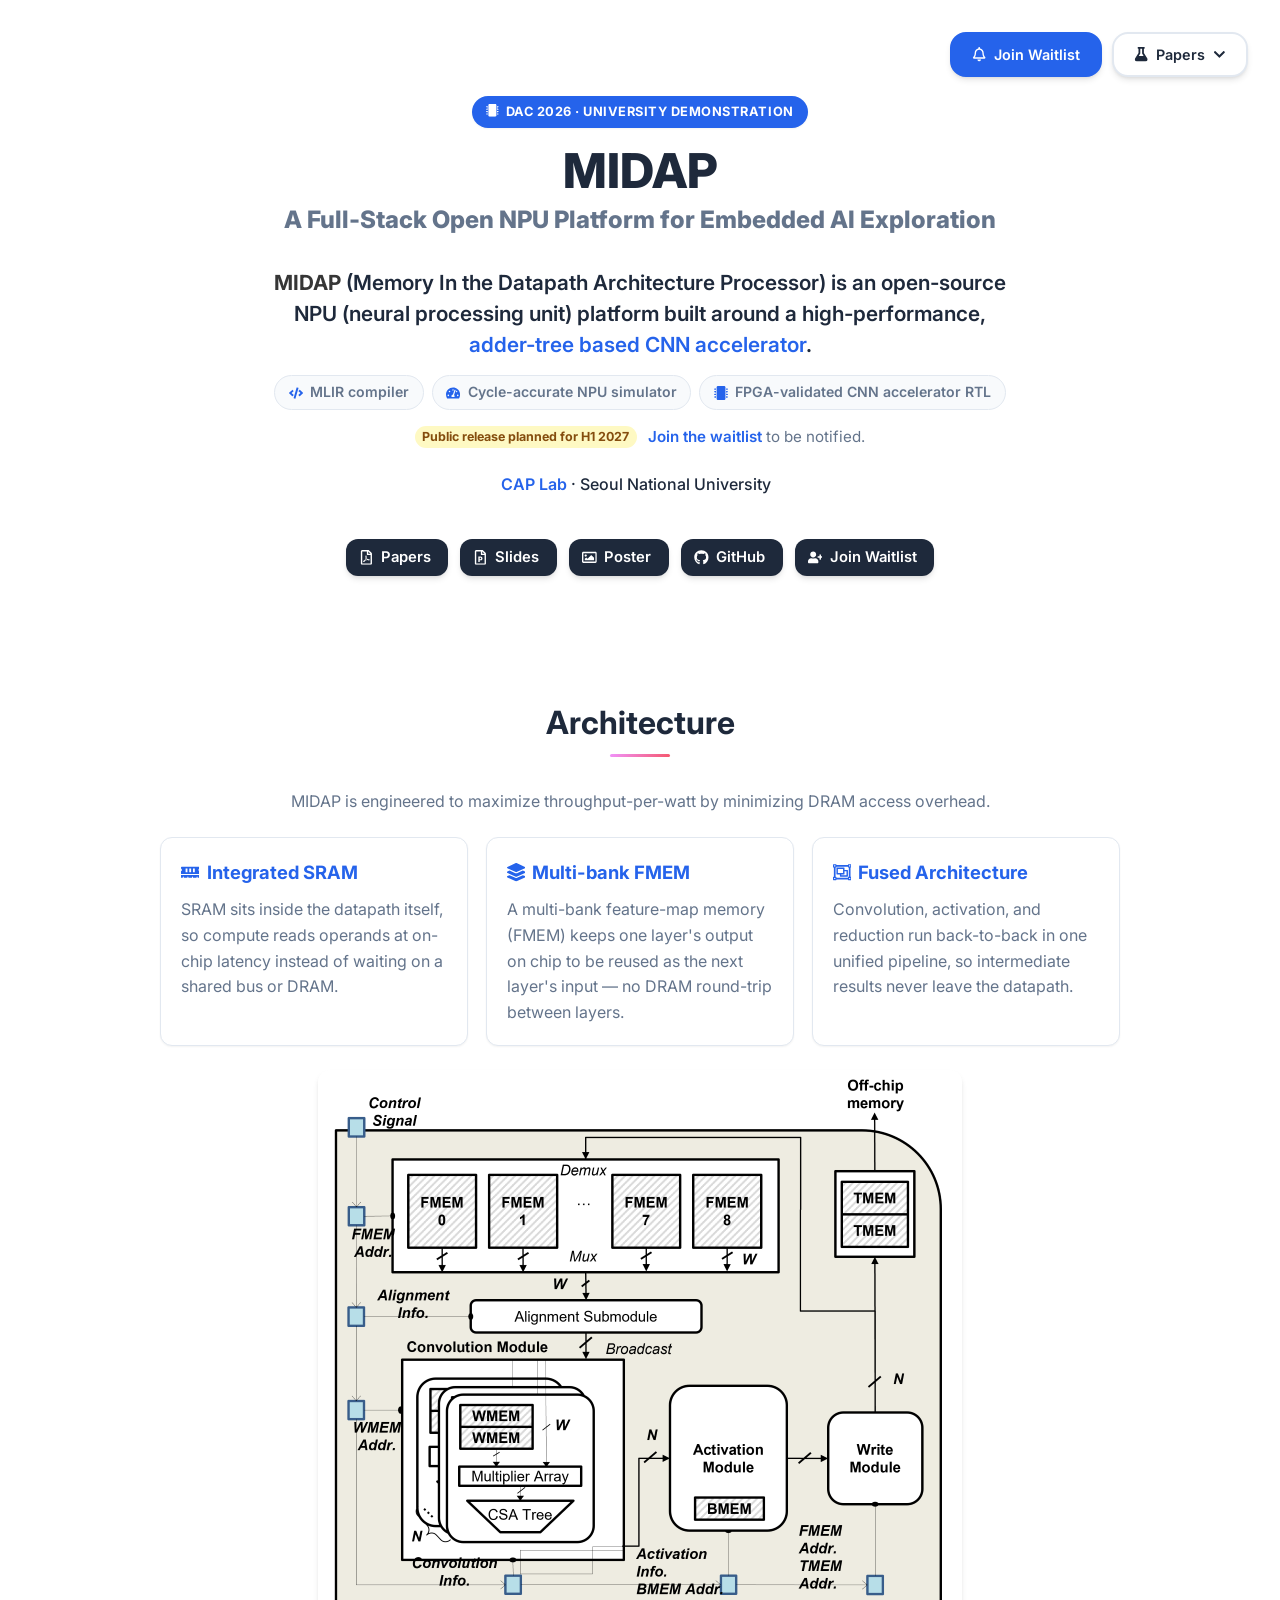
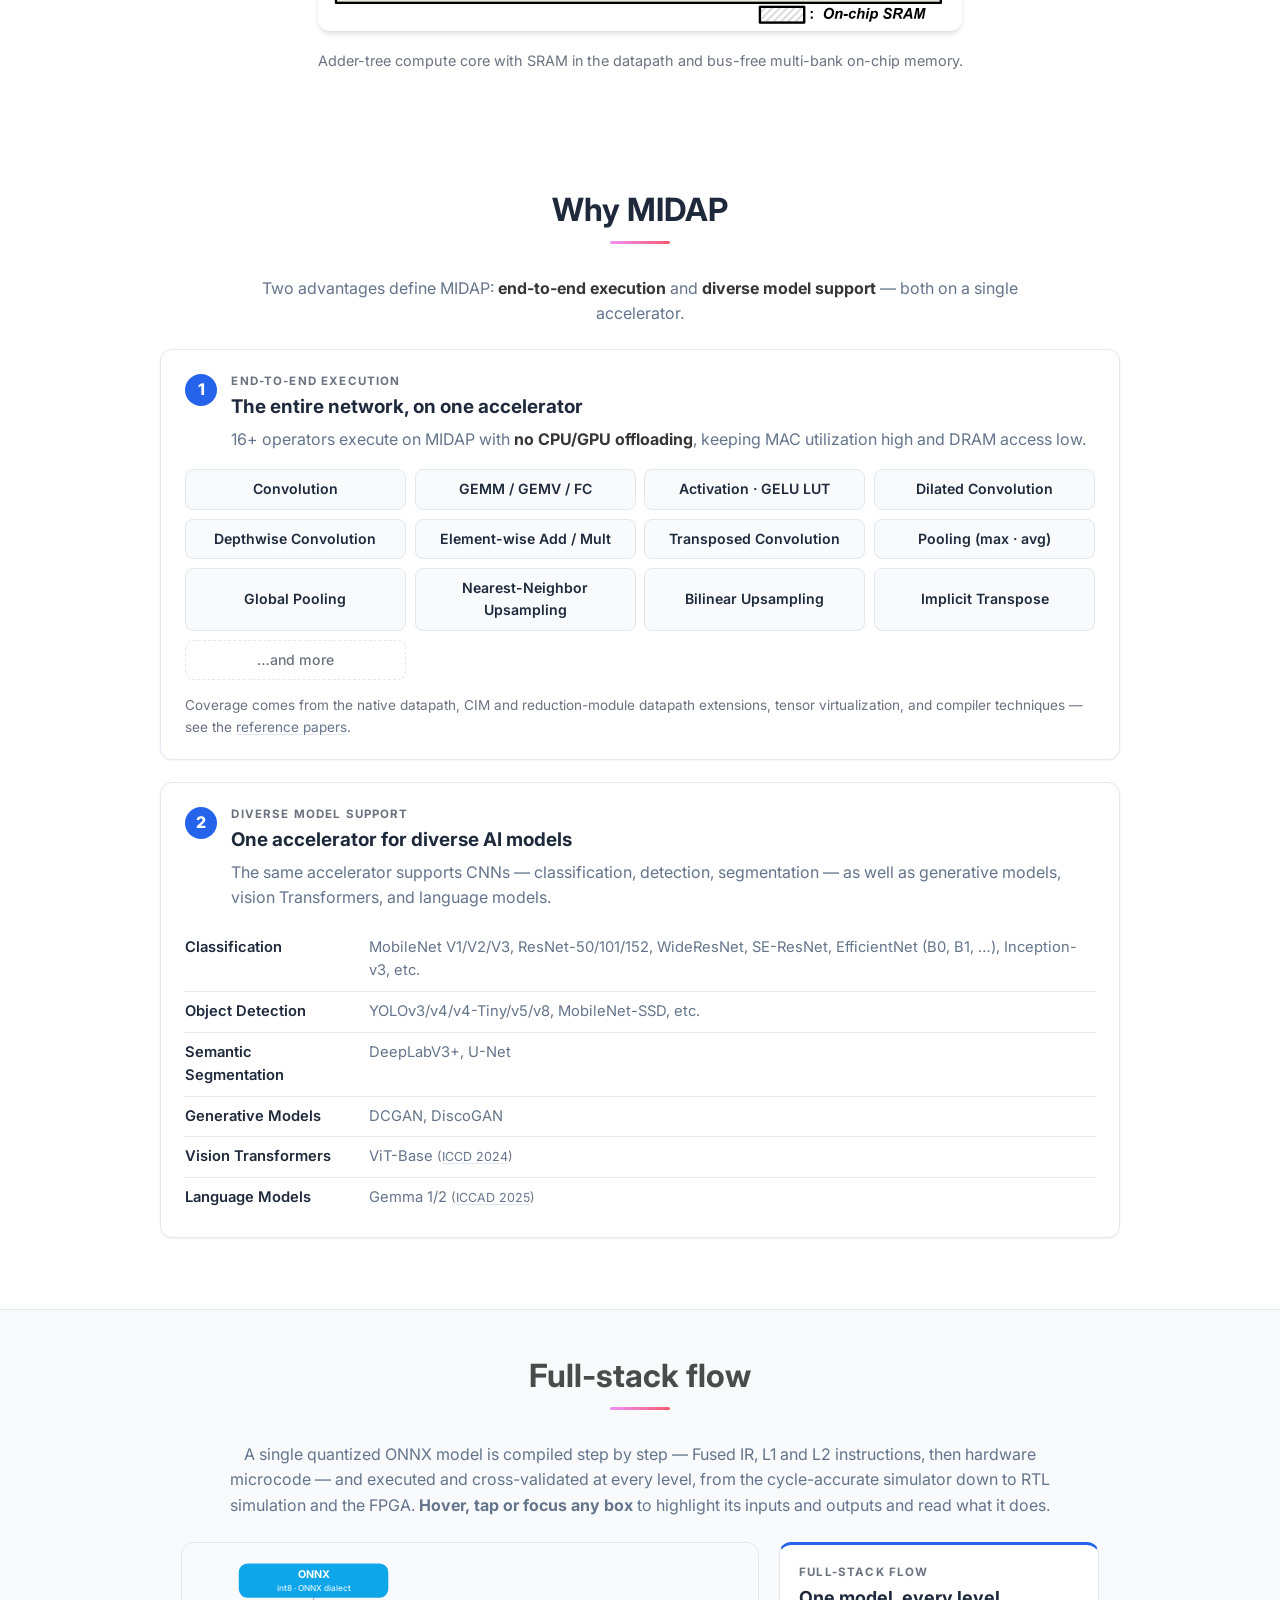
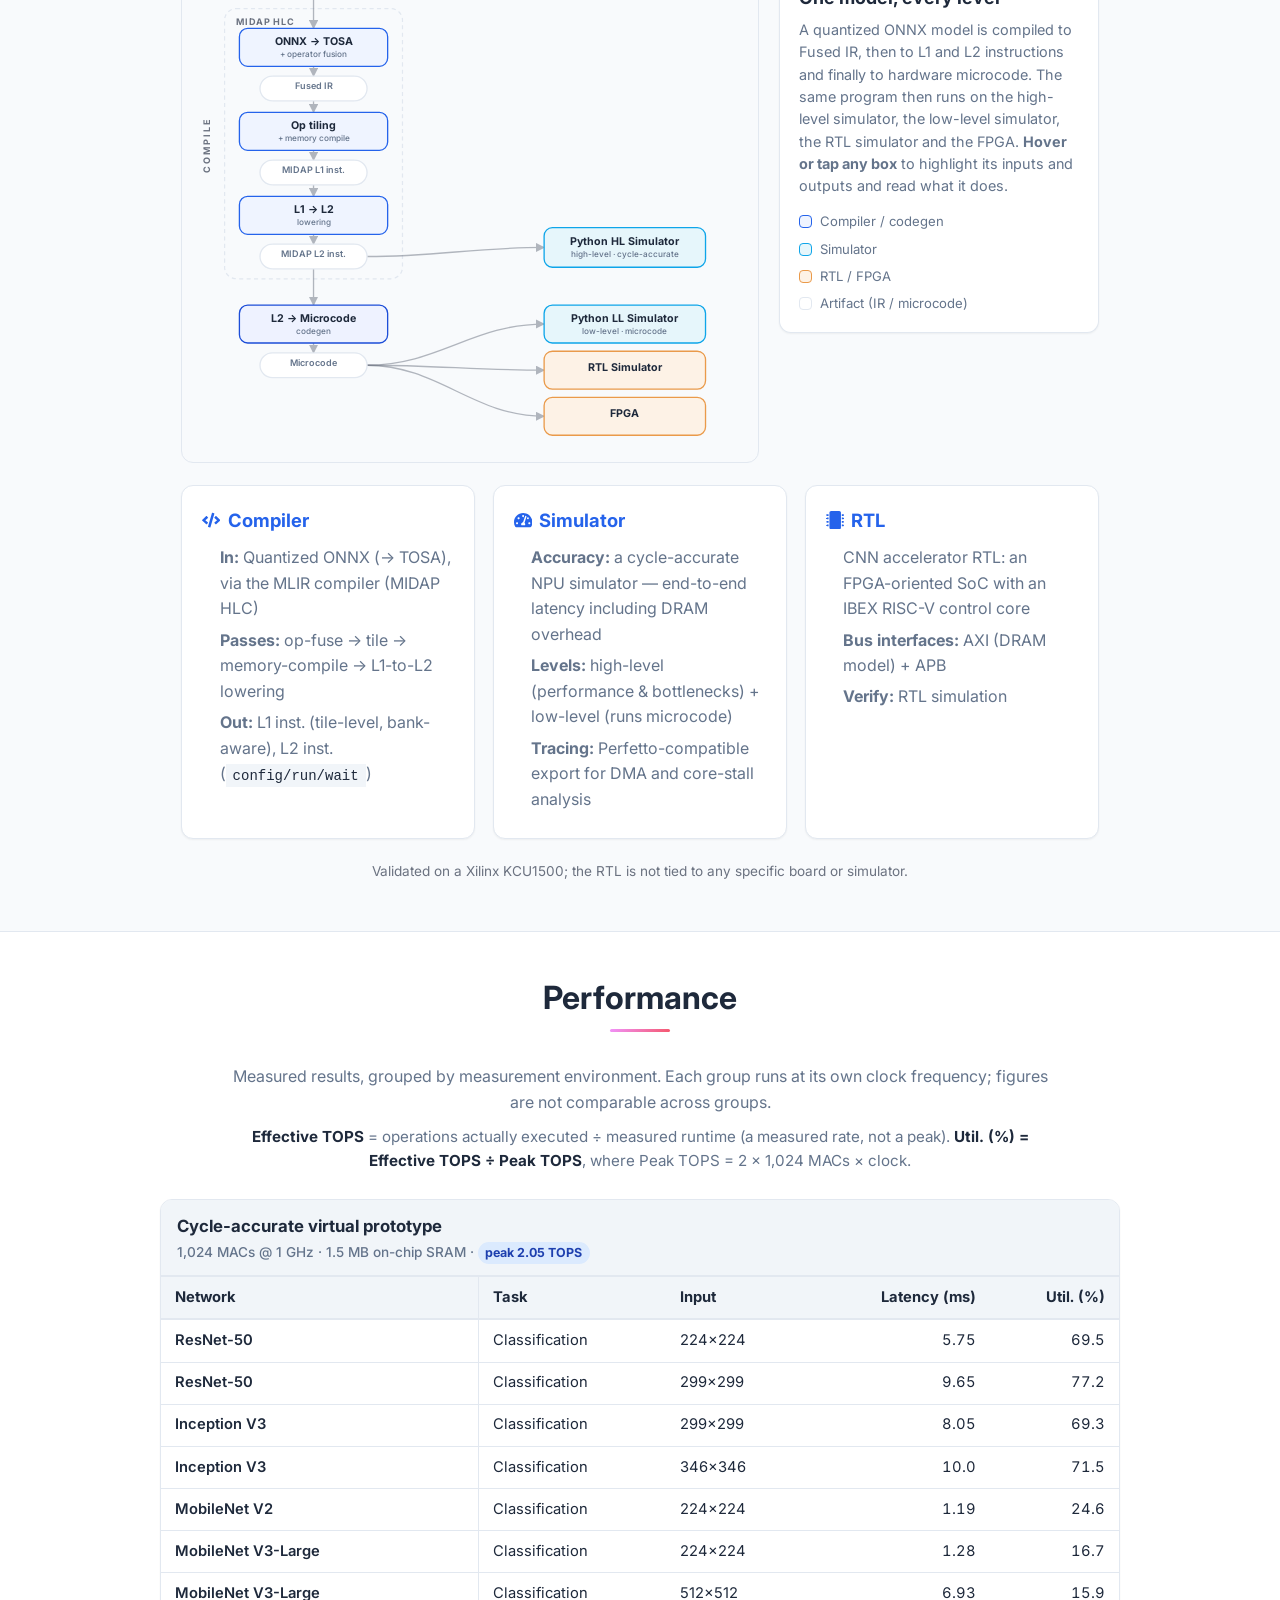
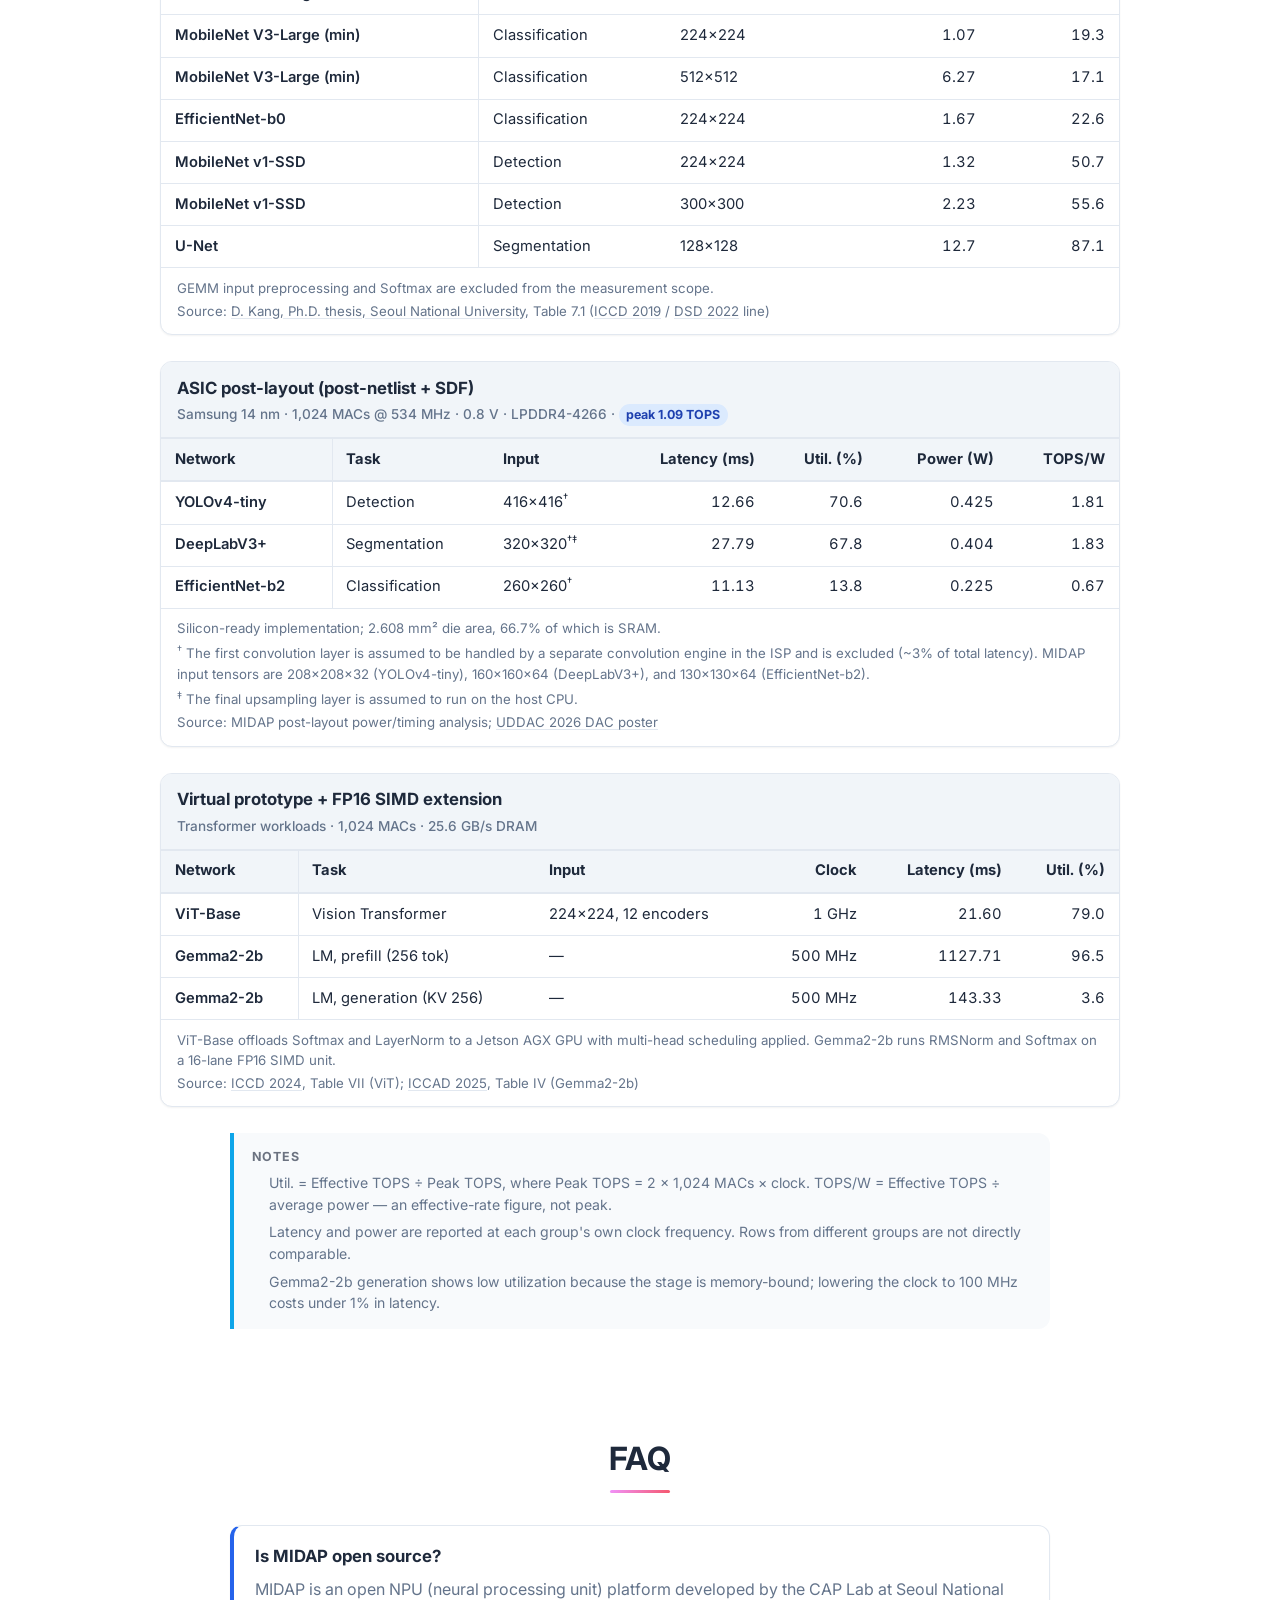
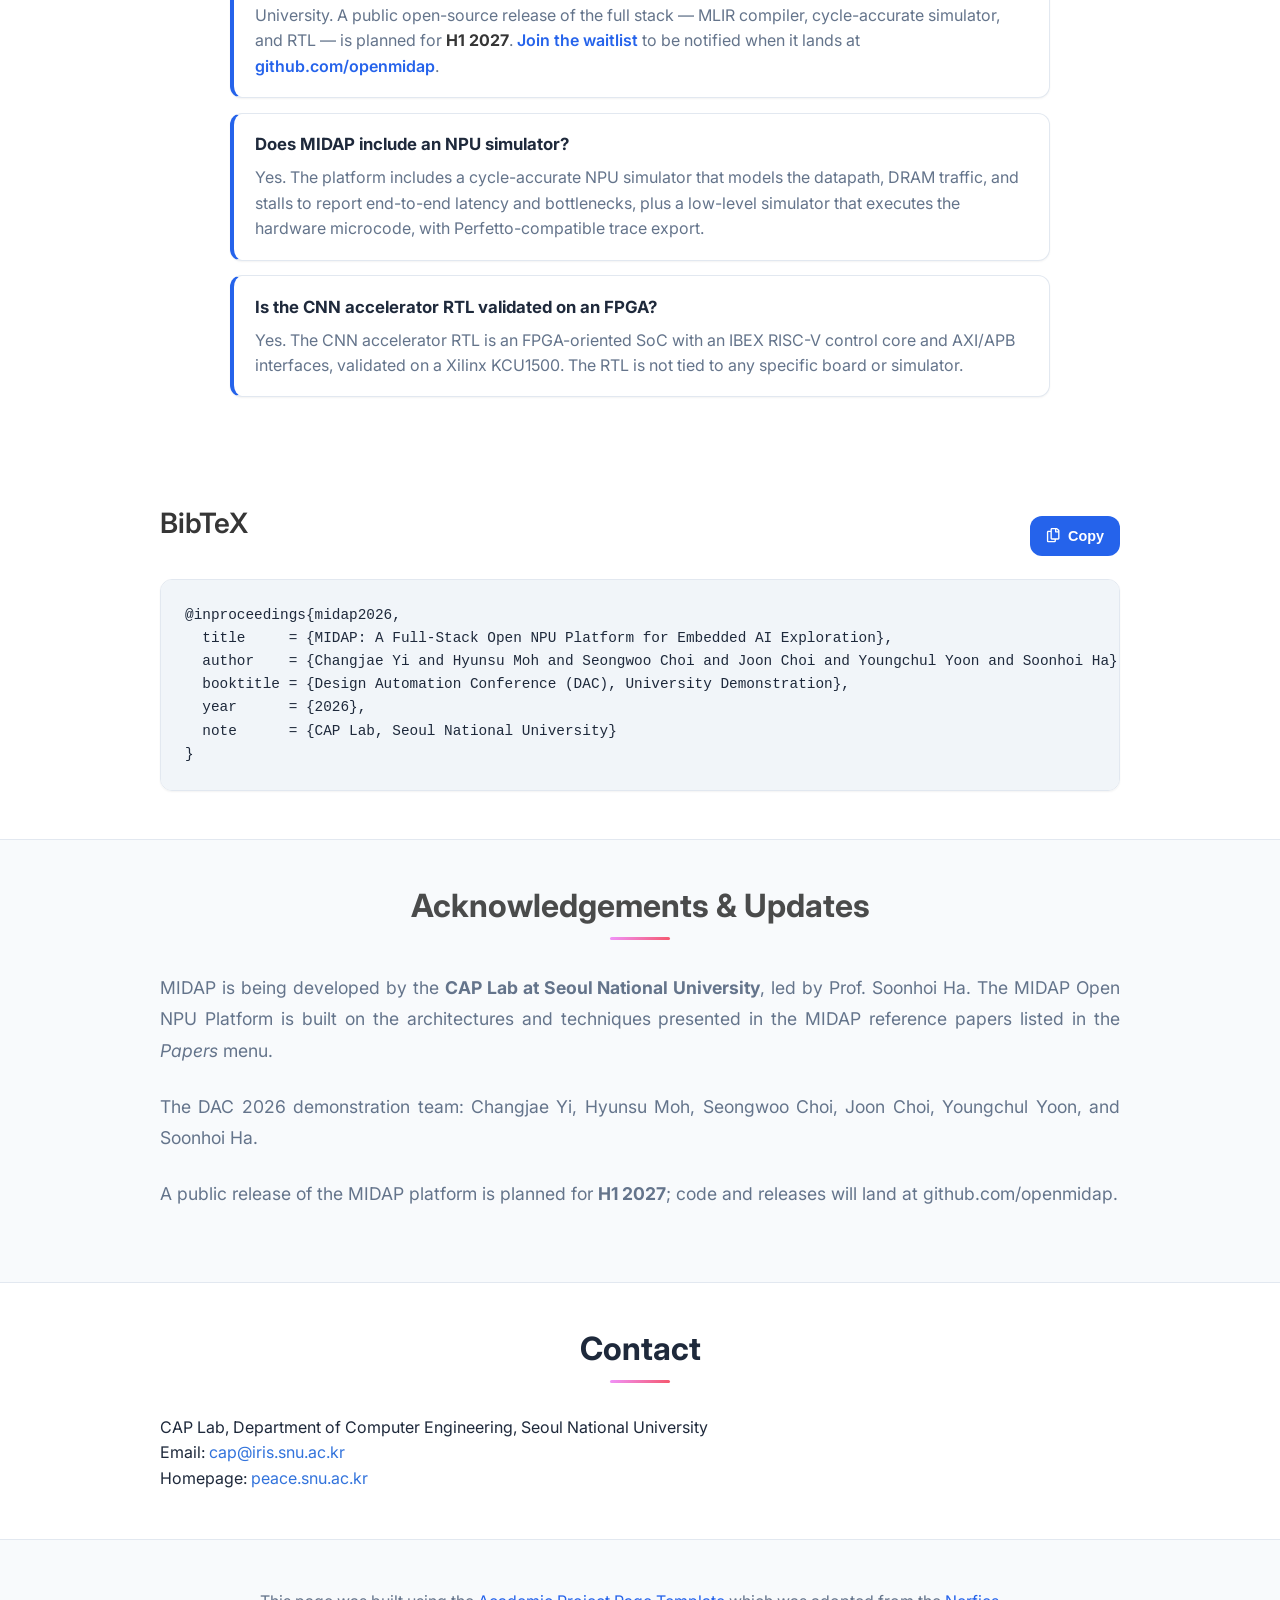
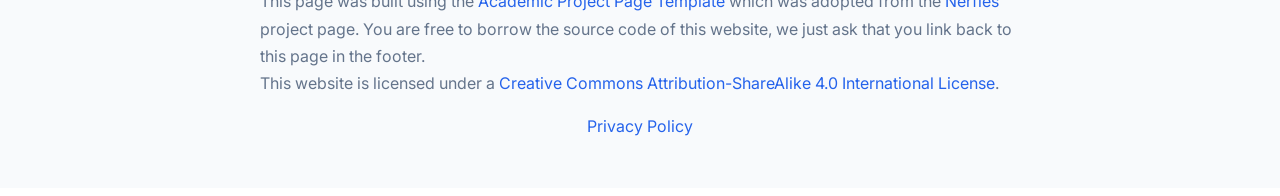
==== commit cbedf3eb: "feat: SEO, clarity, accessibility, and asset-diet overhaul (WEB-001..007) WEB-001 metadata: og:image" ====
--- a/index.html
+++ b/index.html
@@ -4,64 +4,59 @@
   <meta charset="utf-8">
   <meta name="viewport" content="width=device-width, initial-scale=1">
 
-  <meta name="title" content="MIDAP: A Full-Stack Open NPU Platform for Embedded AI Exploration">
-  <meta name="description" content="MIDAP: an open adder-tree NPU platform that keeps feature maps on-chip via SRAM in the datapath — with an MLIR compiler, cycle-accurate simulator, and FPGA-validated RTL for embedded CNN inference.">
-  <meta name="keywords" content="NPU, CNN accelerator, adder-tree, deep learning accelerator, embedded AI, MLIR compiler, cycle-accurate simulator, RTL, FPGA, SRAM datapath, tensor virtualization">
+  <meta name="description" content="MIDAP is an open-source NPU platform: adder-tree CNN accelerator with an MLIR compiler, cycle-accurate simulator, and FPGA-validated RTL for embedded AI.">
+  <meta name="keywords" content="NPU, neural processing unit, open-source NPU, NPU simulator, CNN accelerator, CNN accelerator RTL, adder-tree, deep learning accelerator, embedded AI, MLIR compiler, cycle-accurate simulator, RTL, FPGA, SRAM datapath, tensor virtualization">
   <meta name="robots" content="index, follow">
-  <meta name="language" content="English">
 
   <meta name="google-site-verification" content="iQ9bUsZCxR4jG-ISlW85LsELpBdE8vcMtyw1T3hX8YI">
 
   <meta property="og:type" content="website">
   <meta property="og:site_name" content="CAP Lab · Seoul National University">
+  <meta property="og:locale" content="en_US">
   <meta property="og:title" content="MIDAP: A Full-Stack Open NPU Platform for Embedded AI Exploration">
   <meta property="og:description" content="An open adder-tree NPU platform with SRAM in the datapath, a full compiler + cycle-accurate simulator, and FPGA-validated RTL. DAC 2026 University Demonstration.">
   <meta property="og:url" content="https://openmidap.github.io/">
+  <meta property="og:image" content="https://openmidap.github.io/static/images/og-card.png">
+  <meta property="og:image:width" content="1200">
+  <meta property="og:image:height" content="630">
+  <meta property="og:image:alt" content="MIDAP: A Full-Stack Open NPU Platform for Embedded AI Exploration — compiler, cycle-accurate simulator, FPGA-validated RTL. DAC 2026.">
   <link rel="canonical" href="https://openmidap.github.io/">
 
   <meta name="twitter:card" content="summary_large_image">
-  
   <meta name="twitter:title" content="MIDAP: A Full-Stack Open NPU Platform for Embedded AI Exploration">
   <meta name="twitter:description" content="Adder-tree NPU with SRAM in the datapath, full compiler + cycle-accurate simulator, FPGA-validated RTL. DAC 2026 University Demonstration.">
+  <meta name="twitter:image" content="https://openmidap.github.io/static/images/og-card.png">
+  <meta name="twitter:image:alt" content="MIDAP: A Full-Stack Open NPU Platform for Embedded AI Exploration — compiler, cycle-accurate simulator, FPGA-validated RTL. DAC 2026.">
 
   <meta name="citation_title" content="MIDAP: A Full-Stack Open NPU Platform for Embedded AI Exploration">
+  <meta name="citation_author" content="Changjae Yi">
+  <meta name="citation_author" content="Hyunsu Moh">
+  <meta name="citation_author" content="Seongwoo Choi">
+  <meta name="citation_author" content="Joon Choi">
+  <meta name="citation_author" content="Youngchul Yoon">
+  <meta name="citation_author" content="Soonhoi Ha">
   <meta name="citation_publication_date" content="2026">
   <meta name="citation_conference_title" content="Design Automation Conference (DAC) — University Demonstration">
+  <meta name="citation_pdf_url" content="https://openmidap.github.io/static/pdfs/poster.pdf">
 
   <meta name="theme-color" content="#2563eb">
-  <meta name="msapplication-TileColor" content="#2563eb">
-  <meta name="apple-mobile-web-app-capable" content="yes">
-  <meta name="apple-mobile-web-app-status-bar-style" content="default">
 
   <link rel="preconnect" href="https://fonts.googleapis.com">
   <link rel="preconnect" href="https://fonts.gstatic.com" crossorigin>
-  <link rel="preconnect" href="https://ajax.googleapis.com">
-
-  <title>MIDAP: A Full-Stack Open NPU Platform for Embedded AI Exploration | DAC 2026</title>
+
+  <title>MIDAP: Open NPU Platform for Embedded AI | DAC 2026</title>
 
   <link rel="icon" type="image/svg+xml" href="static/images/favicon.svg">
-  <link rel="apple-touch-icon" href="static/images/favicon.svg">
+  <link rel="icon" type="image/png" sizes="32x32" href="static/images/favicon-32.png">
+  <link rel="apple-touch-icon" href="static/images/apple-touch-icon.png">
 
   <link rel="stylesheet" href="static/css/bulma.min.css">
   <link rel="stylesheet" href="static/css/index.css">
 
-  <link rel="preload" href="static/css/bulma-carousel.min.css" as="style" onload="this.onload=null;this.rel='stylesheet'">
-  <link rel="preload" href="static/css/bulma-slider.min.css" as="style" onload="this.onload=null;this.rel='stylesheet'">
-  <link rel="preload" href="static/css/fontawesome.all.min.css" as="style" onload="this.onload=null;this.rel='stylesheet'">
-
-  <noscript>
-    <link rel="stylesheet" href="static/css/bulma-carousel.min.css">
-    <link rel="stylesheet" href="static/css/bulma-slider.min.css">
-    <link rel="stylesheet" href="static/css/fontawesome.all.min.css">
-  </noscript>
-
   <link href="https://fonts.googleapis.com/css2?family=Inter:wght@400;500;600;700;800&display=swap" rel="stylesheet">
 
-  <script defer src="https://ajax.googleapis.com/ajax/libs/jquery/3.5.1/jquery.min.js"></script>
-  <script defer src="static/js/fontawesome.all.min.js"></script>
-  <script defer src="static/js/bulma-carousel.min.js"></script>
-  <script defer src="static/js/bulma-slider.min.js"></script>
   <script defer src="static/js/index.js"></script>
+  <noscript><style>.fspanel { display: none; }</style></noscript>
 
   <script type="application/ld+json">
   {
@@ -69,39 +64,96 @@
     "@type": "SoftwareSourceCode",
     "name": "MIDAP: A Full-Stack Open NPU Platform for Embedded AI Exploration",
     "description": "An open adder-tree NPU platform with SRAM in the datapath, a full MLIR compiler, a cycle-accurate simulator, and FPGA-validated RTL for embedded CNN inference.",
+    "url": "https://openmidap.github.io/",
+    "image": "https://openmidap.github.io/static/images/og-card.png",
     "programmingLanguage": ["Python", "C++", "MLIR", "SystemVerilog"],
-    "publisher": {"@type": "Organization", "name": "CAP Lab, Seoul National University"},
-    "keywords": ["NPU", "CNN accelerator", "adder-tree", "MLIR", "cycle-accurate simulator", "RTL", "FPGA", "embedded AI"],
-    "license": "https://creativecommons.org/licenses/by-sa/4.0/"
+    "author": {"@type": "Organization", "name": "CAP Lab, Seoul National University", "url": "https://peace.snu.ac.kr"},
+    "publisher": {"@type": "Organization", "name": "CAP Lab, Seoul National University", "url": "https://peace.snu.ac.kr"},
+    "codeRepository": "https://github.com/openmidap",
+    "keywords": ["NPU", "neural processing unit", "open-source NPU", "NPU simulator", "CNN accelerator", "adder-tree", "MLIR", "cycle-accurate simulator", "RTL", "FPGA", "embedded AI"]
   }
   </script>
+
+  <script type="application/ld+json">
+  {
+    "@context": "https://schema.org",
+    "@type": "FAQPage",
+    "mainEntity": [
+      {
+        "@type": "Question",
+        "name": "Is MIDAP open source?",
+        "acceptedAnswer": {"@type": "Answer", "text": "MIDAP is an open NPU (neural processing unit) platform developed by the CAP Lab at Seoul National University. A public open-source release of the full stack — MLIR compiler, cycle-accurate simulator, and RTL — is planned for H1 2027. Join the waitlist to be notified when it lands at github.com/openmidap."}
+      },
+      {
+        "@type": "Question",
+        "name": "Does MIDAP include an NPU simulator?",
+        "acceptedAnswer": {"@type": "Answer", "text": "Yes. The platform includes a cycle-accurate NPU simulator that models the datapath, DRAM traffic, and stalls to report end-to-end latency and bottlenecks, plus a low-level simulator that executes the hardware microcode, with Perfetto-compatible trace export."}
+      },
+      {
+        "@type": "Question",
+        "name": "Is the CNN accelerator RTL validated on an FPGA?",
+        "acceptedAnswer": {"@type": "Answer", "text": "Yes. The CNN accelerator RTL is an FPGA-oriented SoC with an IBEX RISC-V control core and AXI/APB interfaces, validated on a Xilinx KCU1500. The RTL is not tied to any specific board or simulator."}
+      }
+    ]
+  }
+  </script>
+
+  <!-- Cookieless, aggregate-only visit counts (see privacy.html) -->
+  <script data-goatcounter="https://openmidap.goatcounter.com/count"
+          async src="https://gc.zgo.at/count.js"></script>
 </head>
 <body>
 
+  <a class="skip-link" href="#main-content">Skip to content</a>
+
+  <!-- Inline icon sprite (Font Awesome 5.15.1 path data, CC BY 4.0) — replaces the
+       former 1.17 MB fontawesome.all.min.js + fontawesome.all.min.css double delivery. -->
+  <svg xmlns="http://www.w3.org/2000/svg" style="display:none" aria-hidden="true">
+    <symbol id="i-chevron-up" viewBox="0 0 448 512"><path fill="currentColor" d="M240.971 130.524l194.343 194.343c9.373 9.373 9.373 24.569 0 33.941l-22.667 22.667c-9.357 9.357-24.522 9.375-33.901.04L224 227.495 69.255 381.516c-9.379 9.335-24.544 9.317-33.901-.04l-22.667-22.667c-9.373-9.373-9.373-24.569 0-33.941L207.03 130.525c9.372-9.373 24.568-9.373 33.941-.001z"/></symbol>
+    <symbol id="i-bell" viewBox="0 0 448 512"><path fill="currentColor" d="M439.39 362.29c-19.32-20.76-55.47-51.99-55.47-154.29 0-77.7-54.48-139.9-127.94-155.16V32c0-17.67-14.32-32-31.98-32s-31.98 14.33-31.98 32v20.84C118.56 68.1 64.08 130.3 64.08 208c0 102.3-36.15 133.53-55.47 154.29-6 6.45-8.66 14.16-8.61 21.71.11 16.4 12.98 32 32.1 32h383.8c19.12 0 32-15.6 32.1-32 .05-7.55-2.61-15.27-8.61-21.71zM67.53 368c21.22-27.97 44.42-74.33 44.53-159.42 0-.2-.06-.38-.06-.58 0-61.86 50.14-112 112-112s112 50.14 112 112c0 .2-.06.38-.06.58.11 85.1 23.31 131.46 44.53 159.42H67.53zM224 512c35.32 0 63.97-28.65 63.97-64H160.03c0 35.35 28.65 64 63.97 64z"/></symbol>
+    <symbol id="i-flask" viewBox="0 0 448 512"><path fill="currentColor" d="M437.2 403.5L320 215V64h8c13.3 0 24-10.7 24-24V24c0-13.3-10.7-24-24-24H120c-13.3 0-24 10.7-24 24v16c0 13.3 10.7 24 24 24h8v151L10.8 403.5C-18.5 450.6 15.3 512 70.9 512h306.2c55.7 0 89.4-61.5 60.1-108.5zM137.9 320l48.2-77.6c3.7-5.2 5.8-11.6 5.8-18.4V64h64v160c0 6.9 2.2 13.2 5.8 18.4l48.2 77.6h-172z"/></symbol>
+    <symbol id="i-chevron-down" viewBox="0 0 448 512"><path fill="currentColor" d="M207.029 381.476L12.686 187.132c-9.373-9.373-9.373-24.569 0-33.941l22.667-22.667c9.357-9.357 24.522-9.375 33.901-.04L224 284.505l154.745-154.021c9.379-9.335 24.544-9.317 33.901.04l22.667 22.667c9.373 9.373 9.373 24.569 0 33.941L240.971 381.476c-9.373 9.372-24.569 9.372-33.942 0z"/></symbol>
+    <symbol id="i-times" viewBox="0 0 352 512"><path fill="currentColor" d="M242.72 256l100.07-100.07c12.28-12.28 12.28-32.19 0-44.48l-22.24-22.24c-12.28-12.28-32.19-12.28-44.48 0L176 189.28 75.93 89.21c-12.28-12.28-32.19-12.28-44.48 0L9.21 111.45c-12.28 12.28-12.28 32.19 0 44.48L109.28 256 9.21 356.07c-12.28 12.28-12.28 32.19 0 44.48l22.24 22.24c12.28 12.28 32.2 12.28 44.48 0L176 322.72l100.07 100.07c12.28 12.28 32.2 12.28 44.48 0l22.24-22.24c12.28-12.28 12.28-32.19 0-44.48L242.72 256z"/></symbol>
+    <symbol id="i-external-link" viewBox="0 0 512 512"><path fill="currentColor" d="M432,320H400a16,16,0,0,0-16,16V448H64V128H208a16,16,0,0,0,16-16V80a16,16,0,0,0-16-16H48A48,48,0,0,0,0,112V464a48,48,0,0,0,48,48H400a48,48,0,0,0,48-48V336A16,16,0,0,0,432,320ZM488,0h-128c-21.37,0-32.05,25.91-17,41l35.73,35.73L135,320.37a24,24,0,0,0,0,34L157.67,377a24,24,0,0,0,34,0L435.28,133.32,471,169c15,15,41,4.5,41-17V24A24,24,0,0,0,488,0Z"/></symbol>
+    <symbol id="i-microchip" viewBox="0 0 512 512"><path fill="currentColor" d="M416 48v416c0 26.51-21.49 48-48 48H144c-26.51 0-48-21.49-48-48V48c0-26.51 21.49-48 48-48h224c26.51 0 48 21.49 48 48zm96 58v12a6 6 0 0 1-6 6h-18v6a6 6 0 0 1-6 6h-42V88h42a6 6 0 0 1 6 6v6h18a6 6 0 0 1 6 6zm0 96v12a6 6 0 0 1-6 6h-18v6a6 6 0 0 1-6 6h-42v-48h42a6 6 0 0 1 6 6v6h18a6 6 0 0 1 6 6zm0 96v12a6 6 0 0 1-6 6h-18v6a6 6 0 0 1-6 6h-42v-48h42a6 6 0 0 1 6 6v6h18a6 6 0 0 1 6 6zm0 96v12a6 6 0 0 1-6 6h-18v6a6 6 0 0 1-6 6h-42v-48h42a6 6 0 0 1 6 6v6h18a6 6 0 0 1 6 6zM30 376h42v48H30a6 6 0 0 1-6-6v-6H6a6 6 0 0 1-6-6v-12a6 6 0 0 1 6-6h18v-6a6 6 0 0 1 6-6zm0-96h42v48H30a6 6 0 0 1-6-6v-6H6a6 6 0 0 1-6-6v-12a6 6 0 0 1 6-6h18v-6a6 6 0 0 1 6-6zm0-96h42v48H30a6 6 0 0 1-6-6v-6H6a6 6 0 0 1-6-6v-12a6 6 0 0 1 6-6h18v-6a6 6 0 0 1 6-6zm0-96h42v48H30a6 6 0 0 1-6-6v-6H6a6 6 0 0 1-6-6v-12a6 6 0 0 1 6-6h18v-6a6 6 0 0 1 6-6z"/></symbol>
+    <symbol id="i-file-pdf" viewBox="0 0 384 512"><path fill="currentColor" d="M369.9 97.9L286 14C277 5 264.8-.1 252.1-.1H48C21.5 0 0 21.5 0 48v416c0 26.5 21.5 48 48 48h288c26.5 0 48-21.5 48-48V131.9c0-12.7-5.1-25-14.1-34zM332.1 128H256V51.9l76.1 76.1zM48 464V48h160v104c0 13.3 10.7 24 24 24h104v288H48zm250.2-143.7c-12.2-12-47-8.7-64.4-6.5-17.2-10.5-28.7-25-36.8-46.3 3.9-16.1 10.1-40.6 5.4-56-4.2-26.2-37.8-23.6-42.6-5.9-4.4 16.1-.4 38.5 7 67.1-10 23.9-24.9 56-35.4 74.4-20 10.3-47 26.2-51 46.2-3.3 15.8 26 55.2 76.1-31.2 22.4-7.4 46.8-16.5 68.4-20.1 18.9 10.2 41 17 55.8 17 25.5 0 28-28.2 17.5-38.7zm-198.1 77.8c5.1-13.7 24.5-29.5 30.4-35-19 30.3-30.4 35.7-30.4 35zm81.6-190.6c7.4 0 6.7 32.1 1.8 40.8-4.4-13.9-4.3-40.8-1.8-40.8zm-24.4 136.6c9.7-16.9 18-37 24.7-54.7 8.3 15.1 18.9 27.2 30.1 35.5-20.8 4.3-38.9 13.1-54.8 19.2zm131.6-5s-5 6-37.3-7.8c35.1-2.6 40.9 5.4 37.3 7.8z"/></symbol>
+    <symbol id="i-file-powerpoint" viewBox="0 0 384 512"><path fill="currentColor" d="M369.9 97.9L286 14C277 5 264.8-.1 252.1-.1H48C21.5 0 0 21.5 0 48v416c0 26.5 21.5 48 48 48h288c26.5 0 48-21.5 48-48V131.9c0-12.7-5.1-25-14.1-34zM332.1 128H256V51.9l76.1 76.1zM48 464V48h160v104c0 13.3 10.7 24 24 24h104v288H48zm72-60V236c0-6.6 5.4-12 12-12h69.2c36.7 0 62.8 27 62.8 66.3 0 74.3-68.7 66.5-95.5 66.5V404c0 6.6-5.4 12-12 12H132c-6.6 0-12-5.4-12-12zm48.5-87.4h23c7.9 0 13.9-2.4 18.1-7.2 8.5-9.8 8.4-28.5.1-37.8-4.1-4.6-9.9-7-17.4-7h-23.9v52z"/></symbol>
+    <symbol id="i-image" viewBox="0 0 512 512"><path fill="currentColor" d="M464 64H48C21.49 64 0 85.49 0 112v288c0 26.51 21.49 48 48 48h416c26.51 0 48-21.49 48-48V112c0-26.51-21.49-48-48-48zm-6 336H54a6 6 0 0 1-6-6V118a6 6 0 0 1 6-6h404a6 6 0 0 1 6 6v276a6 6 0 0 1-6 6zM128 152c-22.091 0-40 17.909-40 40s17.909 40 40 40 40-17.909 40-40-17.909-40-40-40zM96 352h320v-80l-87.515-87.515c-4.686-4.686-12.284-4.686-16.971 0L192 304l-39.515-39.515c-4.686-4.686-12.284-4.686-16.971 0L96 304v48z"/></symbol>
+    <symbol id="i-user-plus" viewBox="0 0 640 512"><path fill="currentColor" d="M624 208h-64v-64c0-8.8-7.2-16-16-16h-32c-8.8 0-16 7.2-16 16v64h-64c-8.8 0-16 7.2-16 16v32c0 8.8 7.2 16 16 16h64v64c0 8.8 7.2 16 16 16h32c8.8 0 16-7.2 16-16v-64h64c8.8 0 16-7.2 16-16v-32c0-8.8-7.2-16-16-16zm-400 48c70.7 0 128-57.3 128-128S294.7 0 224 0 96 57.3 96 128s57.3 128 128 128zm89.6 32h-16.7c-22.2 10.2-46.9 16-72.9 16s-50.6-5.8-72.9-16h-16.7C60.2 288 0 348.2 0 422.4V464c0 26.5 21.5 48 48 48h352c26.5 0 48-21.5 48-48v-41.6c0-74.2-60.2-134.4-134.4-134.4z"/></symbol>
+    <symbol id="i-memory" viewBox="0 0 640 512"><path fill="currentColor" d="M640 130.94V96c0-17.67-14.33-32-32-32H32C14.33 64 0 78.33 0 96v34.94c18.6 6.61 32 24.19 32 45.06s-13.4 38.45-32 45.06V320h640v-98.94c-18.6-6.61-32-24.19-32-45.06s13.4-38.45 32-45.06zM224 256h-64V128h64v128zm128 0h-64V128h64v128zm128 0h-64V128h64v128zM0 448h64v-26.67c0-8.84 7.16-16 16-16s16 7.16 16 16V448h128v-26.67c0-8.84 7.16-16 16-16s16 7.16 16 16V448h128v-26.67c0-8.84 7.16-16 16-16s16 7.16 16 16V448h128v-26.67c0-8.84 7.16-16 16-16s16 7.16 16 16V448h64v-96H0v96z"/></symbol>
+    <symbol id="i-layer-group" viewBox="0 0 512 512"><path fill="currentColor" d="M12.41 148.02l232.94 105.67c6.8 3.09 14.49 3.09 21.29 0l232.94-105.67c16.55-7.51 16.55-32.52 0-40.03L266.65 2.31a25.607 25.607 0 0 0-21.29 0L12.41 107.98c-16.55 7.51-16.55 32.53 0 40.04zm487.18 88.28l-58.09-26.33-161.64 73.27c-7.56 3.43-15.59 5.17-23.86 5.17s-16.29-1.74-23.86-5.17L70.51 209.97l-58.1 26.33c-16.55 7.5-16.55 32.5 0 40l232.94 105.59c6.8 3.08 14.49 3.08 21.29 0L499.59 276.3c16.55-7.5 16.55-32.5 0-40zm0 127.8l-57.87-26.23-161.86 73.37c-7.56 3.43-15.59 5.17-23.86 5.17s-16.29-1.74-23.86-5.17L70.29 337.87 12.41 364.1c-16.55 7.5-16.55 32.5 0 40l232.94 105.59c6.8 3.08 14.49 3.08 21.29 0L499.59 404.1c16.55-7.5 16.55-32.5 0-40z"/></symbol>
+    <symbol id="i-object-group" viewBox="0 0 512 512"><path fill="currentColor" d="M500 128c6.627 0 12-5.373 12-12V44c0-6.627-5.373-12-12-12h-72c-6.627 0-12 5.373-12 12v12H96V44c0-6.627-5.373-12-12-12H12C5.373 32 0 37.373 0 44v72c0 6.627 5.373 12 12 12h12v256H12c-6.627 0-12 5.373-12 12v72c0 6.627 5.373 12 12 12h72c6.627 0 12-5.373 12-12v-12h320v12c0 6.627 5.373 12 12 12h72c6.627 0 12-5.373 12-12v-72c0-6.627-5.373-12-12-12h-12V128h12zm-52-64h32v32h-32V64zM32 64h32v32H32V64zm32 384H32v-32h32v32zm416 0h-32v-32h32v32zm-40-64h-12c-6.627 0-12 5.373-12 12v12H96v-12c0-6.627-5.373-12-12-12H72V128h12c6.627 0 12-5.373 12-12v-12h320v12c0 6.627 5.373 12 12 12h12v256zm-36-192h-84v-52c0-6.628-5.373-12-12-12H108c-6.627 0-12 5.372-12 12v168c0 6.628 5.373 12 12 12h84v52c0 6.628 5.373 12 12 12h200c6.627 0 12-5.372 12-12V204c0-6.628-5.373-12-12-12zm-268-24h144v112H136V168zm240 176H232v-24h76c6.627 0 12-5.372 12-12v-76h56v112z"/></symbol>
+    <symbol id="i-code" viewBox="0 0 640 512"><path fill="currentColor" d="M278.9 511.5l-61-17.7c-6.4-1.8-10-8.5-8.2-14.9L346.2 8.7c1.8-6.4 8.5-10 14.9-8.2l61 17.7c6.4 1.8 10 8.5 8.2 14.9L293.8 503.3c-1.9 6.4-8.5 10.1-14.9 8.2zm-114-112.2l43.5-46.4c4.6-4.9 4.3-12.7-.8-17.2L117 256l90.6-79.7c5.1-4.5 5.5-12.3.8-17.2l-43.5-46.4c-4.5-4.8-12.1-5.1-17-.5L3.8 247.2c-5.1 4.7-5.1 12.8 0 17.5l144.1 135.1c4.9 4.6 12.5 4.4 17-.5zm327.2.6l144.1-135.1c5.1-4.7 5.1-12.8 0-17.5L492.1 112.1c-4.8-4.5-12.4-4.3-17 .5L431.6 159c-4.6 4.9-4.3 12.7.8 17.2L523 256l-90.6 79.7c-5.1 4.5-5.5 12.3-.8 17.2l43.5 46.4c4.5 4.9 12.1 5.1 17 .6z"/></symbol>
+    <symbol id="i-gauge" viewBox="0 0 576 512"><path fill="currentColor" d="M288 32C128.94 32 0 160.94 0 320c0 52.8 14.25 102.26 39.06 144.8 5.61 9.62 16.3 15.2 27.44 15.2h443c11.14 0 21.83-5.58 27.44-15.2C561.75 422.26 576 372.8 576 320c0-159.06-128.94-288-288-288zm0 64c14.71 0 26.58 10.13 30.32 23.65-1.11 2.26-2.64 4.23-3.45 6.67l-9.22 27.67c-5.13 3.49-10.97 6.01-17.64 6.01-17.67 0-32-14.33-32-32S270.33 96 288 96zM96 384c-17.67 0-32-14.33-32-32s14.33-32 32-32 32 14.33 32 32-14.33 32-32 32zm48-160c-17.67 0-32-14.33-32-32s14.33-32 32-32 32 14.33 32 32-14.33 32-32 32zm246.77-72.41l-61.33 184C343.13 347.33 352 364.54 352 384c0 11.72-3.38 22.55-8.88 32H232.88c-5.5-9.45-8.88-20.28-8.88-32 0-33.94 26.5-61.43 59.9-63.59l61.34-184.01c4.17-12.56 17.73-19.45 30.36-15.17 12.57 4.19 19.35 17.79 15.17 30.36zm14.66 57.2l15.52-46.55c3.47-1.29 7.13-2.23 11.05-2.23 17.67 0 32 14.33 32 32s-14.33 32-32 32c-11.38-.01-20.89-6.28-26.57-15.22zM480 384c-17.67 0-32-14.33-32-32s14.33-32 32-32 32 14.33 32 32-14.33 32-32 32z"/></symbol>
+    <symbol id="i-copy" viewBox="0 0 448 512"><path fill="currentColor" d="M433.941 65.941l-51.882-51.882A48 48 0 0 0 348.118 0H176c-26.51 0-48 21.49-48 48v48H48c-26.51 0-48 21.49-48 48v320c0 26.51 21.49 48 48 48h224c26.51 0 48-21.49 48-48v-48h80c26.51 0 48-21.49 48-48V99.882a48 48 0 0 0-14.059-33.941zM266 464H54a6 6 0 0 1-6-6V150a6 6 0 0 1 6-6h74v224c0 26.51 21.49 48 48 48h96v42a6 6 0 0 1-6 6zm128-96H182a6 6 0 0 1-6-6V54a6 6 0 0 1 6-6h106v88c0 13.255 10.745 24 24 24h88v202a6 6 0 0 1-6 6zm6-256h-64V48h9.632c1.591 0 3.117.632 4.243 1.757l48.368 48.368a6 6 0 0 1 1.757 4.243V112z"/></symbol>
+    <symbol id="i-github" viewBox="0 0 496 512"><path fill="currentColor" d="M165.9 397.4c0 2-2.3 3.6-5.2 3.6-3.3.3-5.6-1.3-5.6-3.6 0-2 2.3-3.6 5.2-3.6 3-.3 5.6 1.3 5.6 3.6zm-31.1-4.5c-.7 2 1.3 4.3 4.3 4.9 2.6 1 5.6 0 6.2-2s-1.3-4.3-4.3-5.2c-2.6-.7-5.5.3-6.2 2.3zm44.2-1.7c-2.9.7-4.9 2.6-4.6 4.9.3 2 2.9 3.3 5.9 2.6 2.9-.7 4.9-2.6 4.6-4.6-.3-1.9-3-3.2-5.9-2.9zM244.8 8C106.1 8 0 113.3 0 252c0 110.9 69.8 205.8 169.5 239.2 12.8 2.3 17.3-5.6 17.3-12.1 0-6.2-.3-40.4-.3-61.4 0 0-70 15-84.7-29.8 0 0-11.4-29.1-27.8-36.6 0 0-22.9-15.7 1.6-15.4 0 0 24.9 2 38.6 25.8 21.9 38.6 58.6 27.5 72.9 20.9 2.3-16 8.8-27.1 16-33.7-55.9-6.2-112.3-14.3-112.3-110.5 0-27.5 7.6-41.3 23.6-58.9-2.6-6.5-11.1-33.3 2.6-67.9 20.9-6.5 69 27 69 27 20-5.6 41.5-8.5 62.8-8.5s42.8 2.9 62.8 8.5c0 0 48.1-33.6 69-27 13.7 34.7 5.2 61.4 2.6 67.9 16 17.7 25.8 31.5 25.8 58.9 0 96.5-58.9 104.2-114.8 110.5 9.2 7.9 17 22.9 17 46.4 0 33.7-.3 75.4-.3 83.6 0 6.5 4.6 14.4 17.3 12.1C428.2 457.8 496 362.9 496 252 496 113.3 383.5 8 244.8 8zM97.2 352.9c-1.3 1-1 3.3.7 5.2 1.6 1.6 3.9 2.3 5.2 1 1.3-1 1-3.3-.7-5.2-1.6-1.6-3.9-2.3-5.2-1zm-10.8-8.1c-.7 1.3.3 2.9 2.3 3.9 1.6 1 3.6.7 4.3-.7.7-1.3-.3-2.9-2.3-3.9-2-.6-3.6-.3-4.3.7zm32.4 35.6c-1.6 1.3-1 4.3 1.3 6.2 2.3 2.3 5.2 2.6 6.5 1 1.3-1.3.7-4.3-1.3-6.2-2.2-2.3-5.2-2.6-6.5-1zm-11.4-14.7c-1.6 1-1.6 3.6 0 5.9 1.6 2.3 4.3 3.3 5.6 2.3 1.6-1.3 1.6-3.9 0-6.2-1.4-2.3-4-3.3-5.6-2z"/></symbol>
+  </svg>
+
   <button class="scroll-to-top" onclick="scrollToTop()" title="Scroll to top" aria-label="Scroll to top">
-    <i class="fas fa-chevron-up"></i>
+    <svg class="fai" aria-hidden="true"><use href="#i-chevron-up"/></svg>
   </button>
 
   <div class="floating-actions">
 
     <div class="waitlist-container">
       <button class="waitlist-btn" onclick="openWaitlist()" title="Join the release waitlist">
-        <i class="fas fa-bell"></i>
+        <svg class="fai" aria-hidden="true"><use href="#i-bell"/></svg>
         Join Waitlist
       </button>
     </div>
 
   <div class="more-works-container">
-    <button class="more-works-btn" onclick="toggleMoreWorks()" title="MIDAP reference papers">
-      <i class="fas fa-flask"></i>
+    <button class="more-works-btn" onclick="toggleMoreWorks()" title="MIDAP reference papers"
+            aria-haspopup="true" aria-expanded="false" aria-controls="moreWorksDropdown">
+      <svg class="fai" aria-hidden="true"><use href="#i-flask"/></svg>
       Papers
-      <i class="fas fa-chevron-down dropdown-arrow"></i>
+      <svg class="fai dropdown-arrow" aria-hidden="true"><use href="#i-chevron-down"/></svg>
     </button>
     <div class="more-works-dropdown" id="moreWorksDropdown">
       <div class="dropdown-header">
         <h4>MIDAP reference papers</h4>
-        <button class="close-btn" onclick="toggleMoreWorks()">
-          <i class="fas fa-times"></i>
+        <button class="close-btn" onclick="toggleMoreWorks()" aria-label="Close papers list">
+          <svg class="fai" aria-hidden="true"><use href="#i-times"/></svg>
         </button>
       </div>
       <div class="works-list">
@@ -111,7 +163,7 @@
             <p>Donghyun Kang, Jintaek Kang, Hyungdal Kwon, Hyunsik Park, and Soonhoi Ha</p>
             <span class="work-venue">37th IEEE International Conference on Computer Design (ICCD), Nov. 2019</span>
           </div>
-          <i class="fas fa-external-link-alt"></i>
+          <svg class="fai work-ext" aria-hidden="true"><use href="#i-external-link"/></svg>
         </a>
         <a href="https://ieeexplore.ieee.org/document/9218726" class="work-item" target="_blank" rel="noopener">
           <div class="work-info">
@@ -119,7 +171,7 @@
             <p>Donghyun Kang and Soonhoi Ha</p>
             <span class="work-venue">Design Automation Conference (DAC), Jul. 2020</span>
           </div>
-          <i class="fas fa-external-link-alt"></i>
+          <svg class="fai work-ext" aria-hidden="true"><use href="#i-external-link"/></svg>
         </a>
         <a href="https://dcollection.snu.ac.kr/common/orgView/000000170604" class="work-item" target="_blank" rel="noopener">
           <div class="work-info">
@@ -127,7 +179,7 @@
             <p>Donghyun Kang</p>
             <span class="work-venue">Ph.D. dissertation, Dept. of Computer Science and Engineering, Seoul National University, Feb. 2022</span>
           </div>
-          <i class="fas fa-external-link-alt"></i>
+          <svg class="fai work-ext" aria-hidden="true"><use href="#i-external-link"/></svg>
         </a>
         <a href="https://ieeexplore.ieee.org/document/9996680" class="work-item" target="_blank" rel="noopener">
           <div class="work-info">
@@ -135,7 +187,7 @@
             <p>Changjae Yi, Donghyun Kang, and Soonhoi Ha</p>
             <span class="work-venue">25th Euromicro Conference on Digital System Design (DSD), Sep. 2022</span>
           </div>
-          <i class="fas fa-external-link-alt"></i>
+          <svg class="fai work-ext" aria-hidden="true"><use href="#i-external-link"/></svg>
         </a>
         <a href="https://ieeexplore.ieee.org/document/9729831" class="work-item" target="_blank" rel="noopener">
           <div class="work-info">
@@ -143,7 +195,7 @@
             <p>Donghyun Kang and Soonhoi Ha</p>
             <span class="work-venue">IEEE Design &amp; Test, vol. 39, no. 5, pp. 54&ndash;61, Oct. 2022</span>
           </div>
-          <i class="fas fa-external-link-alt"></i>
+          <svg class="fai work-ext" aria-hidden="true"><use href="#i-external-link"/></svg>
         </a>
         <a href="https://dl.acm.org/doi/10.1145/3625223.3649265" class="work-item" target="_blank" rel="noopener">
           <div class="work-info">
@@ -151,15 +203,15 @@
             <p>Choonghoon Park, Hyunsu Moh, Jimin Lee, Changjae Yi, and Soonhoi Ha</p>
             <span class="work-venue">34th International Workshop on Rapid System Prototyping (RSP), Sep. 2023</span>
           </div>
-          <i class="fas fa-external-link-alt"></i>
+          <svg class="fai work-ext" aria-hidden="true"><use href="#i-external-link"/></svg>
         </a>
         <a href="https://ieeexplore.ieee.org/document/10818138" class="work-item" target="_blank" rel="noopener">
           <div class="work-info">
             <h5>Vision Transformer Inference on a CNN Accelerator</h5>
             <p>Changjae Yi, Hyunsu Moh, and Soonhoi Ha</p>
-            <span class="work-venue">IEEE 42nd International Conference on Computer Design (ICCD), Jan. 2025</span>
-          </div>
-          <i class="fas fa-external-link-alt"></i>
+            <span class="work-venue">42nd IEEE International Conference on Computer Design (ICCD 2024)</span>
+          </div>
+          <svg class="fai work-ext" aria-hidden="true"><use href="#i-external-link"/></svg>
         </a>
         <a href="https://ieeexplore.ieee.org/document/11240951" class="work-item" target="_blank" rel="noopener">
           <div class="work-info">
@@ -167,7 +219,7 @@
             <p>Seongwoo Choi, Hyunsu Moh, Changjae Yi, Joon Choi, and Soonhoi Ha</p>
             <span class="work-venue">International Conference on Computer-Aided Design (ICCAD), Nov. 2025</span>
           </div>
-          <i class="fas fa-external-link-alt"></i>
+          <svg class="fai work-ext" aria-hidden="true"><use href="#i-external-link"/></svg>
         </a>
       </div>
     </div>
@@ -183,16 +235,27 @@
         <div class="columns is-centered">
           <div class="column has-text-centered">
 
-            <span class="dac-badge"><i class="fas fa-microchip"></i>DAC 2026 · University Demonstration</span>
-
-            <h1 class="title is-1 publication-title">MIDAP</h1>
-            <p class="is-size-4" style="margin-top:-0.4rem;color:var(--text-secondary);font-weight:600;">
-              A Full-Stack Open NPU Platform for Embedded AI Exploration
+            <span class="dac-badge"><svg class="fai" aria-hidden="true"><use href="#i-microchip"/></svg>DAC 2026 · University Demonstration</span>
+
+            <h1 class="title is-1 publication-title">MIDAP
+              <span class="publication-subtitle">A Full-Stack Open NPU Platform for Embedded AI Exploration</span>
+            </h1>
+
+            <p class="hero-tagline">
+              <strong>MIDAP</strong> (Memory In the Datapath Architecture Processor) is an
+              open-source NPU (neural processing unit) platform built around a high-performance,
+              <span class="accent">adder-tree based CNN accelerator</span>.
             </p>
 
-            <p class="hero-tagline">
-              <strong>MIDAP</strong> (Memory In the Datapath Architecture Processor) is a
-              high-performance, <span class="accent">adder-tree based CNN accelerator</span>.
+            <p class="hero-stack" aria-label="What the full stack includes">
+              <span class="hero-stack-chip"><svg class="fai" aria-hidden="true"><use href="#i-code"/></svg>MLIR compiler</span>
+              <span class="hero-stack-chip"><svg class="fai" aria-hidden="true"><use href="#i-gauge"/></svg>Cycle-accurate NPU simulator</span>
+              <span class="hero-stack-chip"><svg class="fai" aria-hidden="true"><use href="#i-microchip"/></svg>FPGA-validated CNN accelerator RTL</span>
+            </p>
+
+            <p class="hero-status">
+              <span class="pill soon">Public release planned for H1 2027</span>
+              <a href="#" onclick="openWaitlist(); return false;">Join the waitlist</a> to be notified.
             </p>
 
             <div class="is-size-6 publication-authors" style="margin-top:1.4rem;">
@@ -202,36 +265,40 @@
             <!-- ==================== LINK BUTTONS (public actions + waitlist) ==================== -->
             <div class="column has-text-centered" style="margin-top:1.5rem;">
               <div class="publication-links">
-                
+
                 <span class="link-block">
-                  <a href="#" onclick="event.stopPropagation(); toggleMoreWorks(); return false;" class="external-link button is-normal is-rounded is-dark" title="MIDAP reference papers">
-                    <span class="icon"><i class="fas fa-file-pdf"></i></span><span>Paper</span>
+                  <a href="#" onclick="event.stopPropagation(); toggleMoreWorks(); return false;" class="external-link button is-normal is-rounded is-dark" title="MIDAP reference papers"
+                     aria-haspopup="true" aria-controls="moreWorksDropdown">
+                    <span class="icon"><svg class="fai" aria-hidden="true"><use href="#i-file-pdf"/></svg></span><span>Papers</span>
                   </a>
                 </span>
-                
+
                 <span class="link-block">
                   <a href="static/pdfs/slides.pdf" target="_blank" rel="noopener" class="external-link button is-normal is-rounded is-dark">
-                    <span class="icon"><i class="fas fa-file-powerpoint"></i></span><span>Slides</span>
+                    <span class="icon"><svg class="fai" aria-hidden="true"><use href="#i-file-powerpoint"/></svg></span><span>Slides</span>
                   </a>
                 </span>
-                
+
                 <span class="link-block">
                   <a href="static/pdfs/poster.pdf" target="_blank" rel="noopener" class="external-link button is-normal is-rounded is-dark">
-                    <span class="icon"><i class="fas fa-image"></i></span><span>Poster</span>
+                    <span class="icon"><svg class="fai" aria-hidden="true"><use href="#i-image"/></svg></span><span>Poster</span>
                   </a>
                 </span>
                 <span class="link-block">
-                  <a href="#" class="external-link button is-normal is-rounded is-dark">
-                    <span class="icon"><i class="fas fa-video"></i></span><span>Demo</span>
+                  <a href="https://github.com/openmidap" target="_blank" rel="noopener" class="external-link button is-normal is-rounded is-dark" title="MIDAP on GitHub">
+                    <span class="icon"><svg class="fai" aria-hidden="true"><use href="#i-github"/></svg></span><span>GitHub</span>
                   </a>
                 </span>
+                <!-- Demo button hidden until the demo video exists (WEB-003 decision, 2026-08-06).
+                     Restore as: <a href="DEMO_URL" ...><span class="icon"><svg class="fai" aria-hidden="true"><use href="#i-video"/></svg></span><span>Demo</span></a>
+                     (re-add an i-video symbol to the sprite when doing so). -->
                 <span class="link-block">
                   <a href="#" onclick="openWaitlist(); return false;" class="external-link button is-normal is-rounded is-dark">
-                    <span class="icon"><i class="fas fa-user-plus"></i></span><span>Join Waitlist</span>
+                    <span class="icon"><svg class="fai" aria-hidden="true"><use href="#i-user-plus"/></svg></span><span>Join Waitlist</span>
                   </a>
                 </span>
               </div>
-              
+
             </div>
 
           </div>
@@ -245,27 +312,33 @@
     <div class="container is-max-desktop">
       <h2 class="title is-3 has-text-centered">Architecture</h2>
       <p class="section-lead has-text-centered">
-        It is engineered to maximize throughput-per-watt by minimizing DRAM access overhead.
+        MIDAP is engineered to maximize throughput-per-watt by minimizing DRAM access overhead.
       </p>
 
       <div class="arch-cards">
         <div class="arch-card">
-          <h3><i class="fas fa-memory"></i>Integrated SRAM</h3>
-          <p>Dedicated memory within the datapath for ultra-low latency.</p>
+          <h3><svg class="fai" aria-hidden="true"><use href="#i-memory"/></svg>Integrated SRAM</h3>
+          <p>SRAM sits inside the datapath itself, so compute reads operands at
+            on-chip latency instead of waiting on a shared bus or DRAM.</p>
         </div>
         <div class="arch-card">
-          <h3><i class="fas fa-layer-group"></i>Multi-bank FMEM</h3>
-          <p>Efficient inter-layer data reuse.</p>
+          <h3><svg class="fai" aria-hidden="true"><use href="#i-layer-group"/></svg>Multi-bank FMEM</h3>
+          <p>A multi-bank feature-map memory (FMEM) keeps one layer's output on chip
+            to be reused as the next layer's input — no DRAM round-trip between layers.</p>
         </div>
         <div class="arch-card">
-          <h3><i class="fas fa-object-group"></i>Fused Architecture</h3>
-          <p>Unified pipeline for convolution, activation, and reduction.</p>
+          <h3><svg class="fai" aria-hidden="true"><use href="#i-object-group"/></svg>Fused Architecture</h3>
+          <p>Convolution, activation, and reduction run back-to-back in one unified
+            pipeline, so intermediate results never leave the datapath.</p>
         </div>
       </div>
 
       <figure class="midap-figure">
-        <img src="static/images/architecture.png"
-             alt="MIDAP adder-tree NPU core with SRAM placed in the datapath and multi-bank on-chip memory">
+        <picture>
+          <source srcset="static/images/architecture.webp" type="image/webp">
+          <img src="static/images/architecture.png" width="644" height="561" loading="lazy" decoding="async"
+               alt="MIDAP adder-tree NPU core with SRAM placed in the datapath and multi-bank on-chip memory">
+        </picture>
         <figcaption>Adder-tree compute core with SRAM in the datapath and bus-free multi-bank on-chip memory.</figcaption>
       </figure>
     </div>
@@ -278,8 +351,8 @@
     <div class="container is-max-desktop">
       <h2 class="title is-3 has-text-centered">Why MIDAP</h2>
       <p class="section-lead has-text-centered">
-        Two advantages define MIDAP: <strong>end-to-end execution</strong> — the entire network runs on
-        one accelerator — and <strong>diverse model support</strong> on that same accelerator.
+        Two advantages define MIDAP: <strong>end-to-end execution</strong> and
+        <strong>diverse model support</strong> — both on a single accelerator.
       </p>
 
       <div class="adv-card">
@@ -305,6 +378,7 @@
           <li>Nearest-Neighbor Upsampling</li>
           <li>Bilinear Upsampling</li>
           <li>Implicit Transpose</li>
+          <li class="op-more">…and more</li>
         </ul>
         <p class="adv-foot">
           Coverage comes from the native datapath, CIM and reduction-module datapath extensions,
@@ -343,47 +417,46 @@
     <div class="container is-max-desktop">
       <h2 class="title is-3 has-text-centered">Full-stack flow</h2>
       <p class="section-lead has-text-centered">
-        A single quantized ONNX model runs end to end, compiled to Fused IR, L1 and L2 instructions, then to
-        hardware microcode, and executed at every level. <strong>Hover, tap or focus any box</strong> to
-        highlight its inputs and outputs and read what it does.
+        A single quantized ONNX model is compiled step by step — Fused IR, L1 and L2 instructions,
+        then hardware microcode — and executed and cross-validated at every level, from the
+        cycle-accurate simulator down to RTL simulation and the FPGA.
+        <strong>Hover, tap or focus any box</strong> to highlight its inputs and outputs and read what it does.
       </p>
 
       <div class="fsflow">
-        <div class="fsflow-board" id="fsflow" role="img"
-             aria-label="MIDAP full-stack flow. A quantized ONNX model is compiled by MIDAP HLC through ONNX-to-TOSA and operator fusion, op tiling and memory compile, and L1-to-L2 lowering into the L2 instruction stream; codegen then lowers L2 to microcode. The L2 instruction stream is run by the Python HL simulator, and the microcode is run by the Python LL simulator, the RTL simulator, and the FPGA.">
+        <div class="fsflow-board" id="fsflow" role="group"
+             aria-label="MIDAP full-stack flow diagram. A quantized ONNX model is compiled by MIDAP HLC through ONNX-to-TOSA and operator fusion, op tiling and memory compile, and L1-to-L2 lowering into the L2 instruction stream; codegen then lowers L2 to microcode. The L2 instruction stream is run by the Python HL simulator, and the microcode is run by the Python LL simulator, the RTL simulator, and the FPGA. Each stage below is a focusable button with its own description.">
           <noscript>
-            <img src="static/images/midap-end-to-end-workflow.png"
+            <img src="static/images/midap-end-to-end-workflow.png" width="1536" height="865" loading="lazy" decoding="async"
                  alt="MIDAP end-to-end workflow: a quantized ONNX model is compiled by MIDAP HLC into L1 and L2 instructions and microcode, then executed and cross-validated on the HL simulator, LL simulator, RTL simulator and FPGA.">
           </noscript>
         </div>
-        <aside class="fspanel" id="fspanel"></aside>
+        <aside class="fspanel" id="fspanel" aria-live="polite"></aside>
       </div>
 
       <div class="arch-cards">
         <div class="arch-card">
-          <h3><i class="fas fa-code"></i>Compiler</h3>
+          <h3><svg class="fai" aria-hidden="true"><use href="#i-code"/></svg>Compiler</h3>
           <ul>
-            <li><strong>In:</strong> Quantized ONNX (→ TOSA)</li>
+            <li><strong>In:</strong> Quantized ONNX (→ TOSA), via the MLIR compiler (MIDAP HLC)</li>
             <li><strong>Passes:</strong> op-fuse → tile → memory-compile → L1-to-L2 lowering</li>
             <li><strong>Out:</strong> L1 inst. (tile-level, bank-aware), L2 inst. (<code>config/run/wait</code>)</li>
           </ul>
         </div>
         <div class="arch-card">
-          <h3><i class="fas fa-gauge-high"></i>Simulator</h3>
+          <h3><svg class="fai" aria-hidden="true"><use href="#i-gauge"/></svg>Simulator</h3>
           <ul>
-            <li><strong>Accuracy:</strong> cycle-accurate, end-to-end latency including DRAM overhead</li>
+            <li><strong>Accuracy:</strong> a cycle-accurate NPU simulator — end-to-end latency including DRAM overhead</li>
             <li><strong>Levels:</strong> high-level (performance &amp; bottlenecks) + low-level (runs microcode)</li>
             <li><strong>Tracing:</strong> Perfetto-compatible export for DMA and core-stall analysis</li>
-            
           </ul>
         </div>
         <div class="arch-card">
-          <h3><i class="fas fa-microchip"></i>RTL</h3>
+          <h3><svg class="fai" aria-hidden="true"><use href="#i-microchip"/></svg>RTL</h3>
           <ul>
-            <li>FPGA-oriented SoC with an IBEX RISC-V control core</li>
+            <li>CNN accelerator RTL: an FPGA-oriented SoC with an IBEX RISC-V control core</li>
             <li><strong>Bus interfaces:</strong> AXI (DRAM model) + APB</li>
             <li><strong>Verify:</strong> RTL simulation</li>
-            
           </ul>
         </div>
       </div>
@@ -403,7 +476,9 @@
        transcribed verbatim from the data file; do not recompute or round.
        2026-07-27 requester revisions: Effective TOPS column removed (Util. =
        Effective TOPS ÷ Peak TOPS is defined above the tables instead), and the
-       empty Power/TOPS-W columns dropped from the two groups without power data. -->
+       empty Power/TOPS-W columns dropped from the two groups without power data.
+       2026-08-06 (WEB-004): third group's clock moved from the Input column into
+       its own Clock column — presentation only, all figures verbatim as before. -->
   <section class="section" id="performance">
     <div class="container is-max-desktop">
       <h2 class="title is-3 has-text-centered">Performance</h2>
@@ -412,7 +487,8 @@
         clock frequency; figures are not comparable across groups.
       </p>
       <p class="perf-def has-text-centered">
-        <strong>Util. (%) = Effective TOPS ÷ Peak TOPS</strong>, where Peak TOPS = 2 × 1,024 MACs × clock
+        <strong>Effective TOPS</strong> = operations actually executed ÷ measured runtime (a measured rate, not a peak).
+        <strong>Util. (%) = Effective TOPS ÷ Peak TOPS</strong>, where Peak TOPS = 2 × 1,024 MACs × clock.
       </p>
 
       <div class="perf-group">
@@ -493,20 +569,21 @@
           <p class="perf-group-config" id="perf-transformer-config">Transformer workloads · 1,024 MACs · 25.6 GB/s DRAM</p>
         </div>
         <div class="perf-scroll" role="region" tabindex="0" aria-labelledby="perf-transformer-label perf-transformer-config">
-          <table class="perf-table cols-5">
+          <table class="perf-table cols-6">
             <thead>
               <tr>
                 <th scope="col">Network</th>
                 <th scope="col">Task</th>
                 <th scope="col">Input</th>
+                <th scope="col" class="num">Clock</th>
                 <th scope="col" class="num">Latency (ms)</th>
                 <th scope="col" class="num">Util. (%)</th>
               </tr>
             </thead>
             <tbody>
-              <tr><th scope="row">ViT-Base</th><td data-label="Task">Vision Transformer</td><td data-label="Input">224×224, 12 encoders @ 1 GHz</td><td class="num" data-label="Latency (ms)">21.60</td><td class="num" data-label="Util. (%)">79.0</td></tr>
-              <tr><th scope="row">Gemma2-2b</th><td data-label="Task">LM, prefill (256 tok)</td><td data-label="Input">@ 500 MHz</td><td class="num" data-label="Latency (ms)">1127.71</td><td class="num" data-label="Util. (%)">96.5</td></tr>
-              <tr><th scope="row">Gemma2-2b</th><td data-label="Task">LM, generation (KV 256)</td><td data-label="Input">@ 500 MHz</td><td class="num" data-label="Latency (ms)">143.33</td><td class="num" data-label="Util. (%)">3.6</td></tr>
+              <tr><th scope="row">ViT-Base</th><td data-label="Task">Vision Transformer</td><td data-label="Input">224×224, 12 encoders</td><td class="num" data-label="Clock">1 GHz</td><td class="num" data-label="Latency (ms)">21.60</td><td class="num" data-label="Util. (%)">79.0</td></tr>
+              <tr><th scope="row">Gemma2-2b</th><td data-label="Task">LM, prefill (256 tok)</td><td data-label="Input">—</td><td class="num" data-label="Clock">500 MHz</td><td class="num" data-label="Latency (ms)">1127.71</td><td class="num" data-label="Util. (%)">96.5</td></tr>
+              <tr><th scope="row">Gemma2-2b</th><td data-label="Task">LM, generation (KV 256)</td><td data-label="Input">—</td><td class="num" data-label="Clock">500 MHz</td><td class="num" data-label="Latency (ms)">143.33</td><td class="num" data-label="Util. (%)">3.6</td></tr>
             </tbody>
           </table>
         </div>
@@ -528,14 +605,43 @@
     </div>
   </section>
 
+  <!-- ==================== FAQ (mirrors the FAQPage JSON-LD in <head> — keep in sync) ==================== -->
+  <section class="section" id="faq">
+    <div class="container is-max-desktop">
+      <h2 class="title is-3 has-text-centered">FAQ</h2>
+      <div class="faq-list">
+        <div class="faq-item">
+          <h3>Is MIDAP open source?</h3>
+          <p>MIDAP is an open NPU (neural processing unit) platform developed by the CAP Lab at
+            Seoul National University. A public open-source release of the full stack — MLIR compiler,
+            cycle-accurate simulator, and RTL — is planned for <strong>H1 2027</strong>.
+            <a href="#" onclick="openWaitlist(); return false;">Join the waitlist</a> to be notified when it
+            lands at <a href="https://github.com/openmidap" target="_blank" rel="noopener">github.com/openmidap</a>.</p>
+        </div>
+        <div class="faq-item">
+          <h3>Does MIDAP include an NPU simulator?</h3>
+          <p>Yes. The platform includes a cycle-accurate NPU simulator that models the datapath, DRAM
+            traffic, and stalls to report end-to-end latency and bottlenecks, plus a low-level simulator
+            that executes the hardware microcode, with Perfetto-compatible trace export.</p>
+        </div>
+        <div class="faq-item">
+          <h3>Is the CNN accelerator RTL validated on an FPGA?</h3>
+          <p>Yes. The CNN accelerator RTL is an FPGA-oriented SoC with an IBEX RISC-V control core and
+            AXI/APB interfaces, validated on a Xilinx KCU1500. The RTL is not tied to any specific board
+            or simulator.</p>
+        </div>
+      </div>
+    </div>
+  </section>
+
   <!-- ==================== BIBTEX ==================== -->
   <section class="section" id="BibTeX">
     <div class="container is-max-desktop content">
       <div class="bibtex-header">
         <h2 class="title">BibTeX</h2>
         <button class="copy-bibtex-btn" onclick="copyBibTeX()" title="Copy BibTeX to clipboard">
-          <i class="fas fa-copy"></i>
-          <span class="copy-text">Copy</span>
+          <svg class="fai" aria-hidden="true"><use href="#i-copy"/></svg>
+          <span class="copy-text" aria-live="polite">Copy</span>
         </button>
       </div>
       
@@ -561,7 +667,12 @@
           <a href="#" onclick="event.stopPropagation(); toggleMoreWorks(); return false;"><em>Papers</em> menu</a>.
         </p>
         <p>
-          A public release of the MIDAP platform is planned for H1 2027.
+          The DAC 2026 demonstration team: Changjae&nbsp;Yi, Hyunsu&nbsp;Moh, Seongwoo&nbsp;Choi,
+          Joon&nbsp;Choi, Youngchul&nbsp;Yoon, and Soonhoi&nbsp;Ha.
+        </p>
+        <p>
+          A public release of the MIDAP platform is planned for <strong>H1 2027</strong>; code and releases
+          will land at <a href="https://github.com/openmidap" target="_blank" rel="noopener">github.com/openmidap</a>.
         </p>
       </div>
 
@@ -590,8 +701,8 @@
         <div class="content">
 
           <p>
-            This page was built using the <a href="https://github.com/eliahuhorwitz/Academic-project-page-template" target="_blank">Academic Project Page Template</a> which was adopted from the <a href="https://nerfies.github.io" target="_blank">Nerfies</a> project page.
-            You are free to borrow the source code of this website, we just ask that you link back to this page in the footer. <br> This website is licensed under a <a rel="license"  href="http://creativecommons.org/licenses/by-sa/4.0/" target="_blank">Creative
+            This page was built using the <a href="https://github.com/eliahuhorwitz/Academic-project-page-template" target="_blank" rel="noopener">Academic Project Page Template</a> which was adopted from the <a href="https://nerfies.github.io" target="_blank" rel="noopener">Nerfies</a> project page.
+            You are free to borrow the source code of this website, we just ask that you link back to this page in the footer. <br> This website is licensed under a <a rel="license noopener" href="https://creativecommons.org/licenses/by-sa/4.0/" target="_blank">Creative
             Commons Attribution-ShareAlike 4.0 International License</a>.
           </p>
 
@@ -610,7 +721,7 @@
     <div class="waitlist-modal-backdrop"></div>
     <div class="waitlist-modal-card waitlist-modal-card--embed" role="dialog" aria-modal="true" aria-label="Join the waitlist">
       <button class="waitlist-modal-close" onclick="closeWaitlist()" aria-label="Close">
-        <i class="fas fa-times"></i>
+        <svg class="fai" aria-hidden="true"><use href="#i-times"/></svg>
       </button>
 
       <div class="waitlist-embed">
@@ -619,10 +730,7 @@
           title="MIDAP release waitlist form"
           loading="lazy"
           width="100%"
-          height="780"
-          frameborder="0"
-          marginheight="0"
-          marginwidth="0">Loading…</iframe>
+          height="780">Loading…</iframe>
         <p class="waitlist-embed-fallback">Form not loading?
           <a href="https://docs.google.com/forms/d/e/1FAIpQLSeUnMUHDPoXblx6yiZHRsc4A2s6YD9WljTt01srlWMXPMNRIw/viewform?hl=en" target="_blank" rel="noopener noreferrer">Open it in a new tab</a>.
         </p>
--- a/static/css/index.css
+++ b/static/css/index.css
@@ -6,7 +6,8 @@
   --accent-color: #0ea5e9;
   --text-primary: #1e293b;
   --text-secondary: #64748b;
-  --text-light: #94a3b8;
+  /* #94a3b8 failed WCAG AA (~2.6:1 on white); #6b7280 is 4.8:1 on white, 4.6:1 on --background-secondary */
+  --text-light: #6b7280;
   --background-primary: #ffffff;
   --background-secondary: #f8fafc;
   --background-accent: #f1f5f9;
@@ -28,6 +29,33 @@
   scroll-behavior: smooth;
 }
 
+/* Inline SVG icons (replaces Font Awesome webfont/JS delivery) */
+.fai {
+  width: 1em;
+  height: 1em;
+  fill: currentColor;
+  vertical-align: -0.125em;
+  flex: none;
+}
+
+/* Skip link: visually hidden until keyboard focus */
+.skip-link {
+  position: absolute;
+  top: -100px;
+  left: 1rem;
+  z-index: 3000;
+  padding: 0.6rem 1rem;
+  background: var(--primary-color);
+  color: #fff;
+  font-weight: 600;
+  border-radius: 0 0 var(--border-radius) var(--border-radius);
+  text-decoration: none;
+  transition: top 0.15s ease-out;
+}
+.skip-link:focus {
+  top: 0;
+}
+
 body {
   font-family: 'Inter', 'Segoe UI', -apple-system, BlinkMacSystemFont, sans-serif;
   color: var(--text-primary);
@@ -255,56 +283,7 @@
   box-shadow: var(--shadow-lg);
 }
 
-.results-carousel {
-  overflow: hidden;
-  padding: 1rem 0;
-}
-
-.results-carousel .item {
-  margin: 1rem;
-  overflow: hidden;
-  padding: 1.5rem;
-  font-size: 0;
-  background: var(--background-primary);
-  border-radius: var(--border-radius-lg);
-  box-shadow: var(--shadow-md);
-  transition: var(--transition);
-  border: 1px solid var(--border-color);
-}
-
-.results-carousel .item:hover {
-  transform: translateY(-4px);
-  box-shadow: var(--shadow-lg);
-}
-
-.results-carousel .item img,
-.results-carousel video {
-  margin: 0;
-  border-radius: var(--border-radius);
-  width: 100%;
-  height: auto;
-}
-
-.results-carousel .subtitle {
-  font-size: 1rem !important;
-  color: var(--text-secondary);
-  margin-top: 1rem;
-  font-weight: 500;
-}
-
-/* Pagination and Misc Improvements */
-.slider-pagination .slider-page {
-  background: var(--primary-color);
-  border-radius: 50%;
-  transition: var(--transition);
-}
-
-.slider-pagination .slider-page.is-active {
-  background: var(--primary-hover);
-  transform: scale(1.2);
-}
-
-.eql-cntrb { 
+.eql-cntrb {
   font-size: 0.875rem;
   color: var(--text-light);
   font-style: italic;
@@ -414,10 +393,6 @@
 
 .copy-bibtex-btn.copied {
   background: #10b981;
-}
-
-.copy-bibtex-btn.copied .copy-text::after {
-  content: "ied!";
 }
 
 /* Scroll to Top Button */
@@ -613,8 +588,8 @@
 .waitlist-modal .release-form .button.is-dark { width: 100%; justify-content: center; margin-top: 0.25rem; }
 .waitlist-modal .release-form-status { margin-top: 0.6rem; }
 
-/* GitHub Pages variant: embedded Google Form in the modal — wider card, minimal internal scroll.
-   (Only index.gpages.html uses these; index.html is unaffected.) */
+/* Embedded Google Form in the modal — wider card, minimal internal scroll.
+   (Used by index.html's waitlist modal.) */
 .waitlist-modal-card--embed { width: 640px; }
 .waitlist-embed iframe { display: block; width: 100%; border: 0; }
 .waitlist-embed-fallback { margin: 0.75rem 0 0; font-size: 0.85rem; color: var(--text-secondary); }
@@ -701,7 +676,7 @@
   font-style: italic;
 }
 
-.work-item .fas {
+.work-item .work-ext {
   color: var(--text-light);
   font-size: 0.9rem;
   margin-top: 0.2rem;
@@ -745,6 +720,12 @@
   .scroll-to-top {
     bottom: 5.5rem;
     right: 1rem;
+  }
+
+  /* the floating bar sits over the page bottom on phones — give the footer
+     enough tail room that its last lines (privacy link) stay reachable */
+  .footer {
+    padding-bottom: 7rem;
   }
 
   .more-works-btn,
@@ -758,11 +739,6 @@
     right: -1rem;
     bottom: calc(100% + 0.5rem);
     top: auto;
-  }
-  
-  .results-carousel .item {
-    margin: 0.5rem;
-    padding: 1rem;
   }
   
   .teaser .hero-body {
@@ -841,25 +817,48 @@
   animation: fadeInUp 0.6s ease-out;
 }
 
-/* Improved focus states for accessibility */
-.button:focus,
-.related-works-btn:focus,
-a:focus {
+/* Improved focus states for accessibility — :focus-visible so mouse clicks don't
+   leave a ring, but keyboard focus is always clearly marked */
+.button:focus-visible,
+.more-works-btn:focus-visible,
+.waitlist-btn:focus-visible,
+.scroll-to-top:focus-visible,
+.copy-bibtex-btn:focus-visible,
+.close-btn:focus-visible,
+.waitlist-modal-close:focus-visible,
+a:focus-visible {
   outline: 2px solid var(--primary-color);
   outline-offset: 2px;
 }
 
+/* Reduced motion: kill scripted/decorative animation and smooth scrolling site-wide */
+@media (prefers-reduced-motion: reduce) {
+  html {
+    scroll-behavior: auto;
+  }
+  *,
+  *::before,
+  *::after {
+    animation-duration: 0.01ms !important;
+    animation-iteration-count: 1 !important;
+    transition-duration: 0.01ms !important;
+  }
+}
 
 /* Print styles */
 @media print {
-  .floating-actions {
-    display: none;
-  }
-  
+  .floating-actions,
+  .scroll-to-top,
+  .waitlist-modal,
+  .skip-link,
+  .fspanel {
+    display: none !important;
+  }
+
   .hero, .section {
     animation: none;
   }
-  
+
   .button {
     background: transparent !important;
     color: var(--text-primary) !important;
@@ -887,7 +886,17 @@
   text-transform: uppercase;
   box-shadow: var(--shadow-sm);
 }
-.dac-badge .fas { margin-right: 0.4rem; }
+.dac-badge .fai { margin-right: 0.4rem; }
+
+/* Subtitle line inside the H1 (keyword-rich part of the page heading) */
+.publication-subtitle {
+  display: block;
+  margin-top: 0.35rem;
+  font-size: 1.5rem;
+  line-height: 1.3;
+  font-weight: 600;
+  color: var(--text-secondary);
+}
 
 .hero-tagline {
   max-width: 760px;
@@ -898,6 +907,38 @@
   color: var(--text-primary);
 }
 .hero-tagline .accent { color: var(--primary-color); }
+
+/* What the full stack includes — three chips under the tagline */
+.hero-stack {
+  display: flex;
+  flex-wrap: wrap;
+  justify-content: center;
+  gap: 0.5rem;
+  max-width: 760px;
+  margin: 0.9rem auto 0;
+}
+.hero-stack-chip {
+  display: inline-flex;
+  align-items: center;
+  gap: 0.45rem;
+  padding: 0.35rem 0.85rem;
+  border: 1px solid var(--border-color);
+  border-radius: 999px;
+  background: var(--background-secondary);
+  font-size: 0.88rem;
+  font-weight: 600;
+  color: var(--text-secondary);
+}
+.hero-stack-chip .fai { color: var(--primary-color); }
+
+/* Release status line (H1 2027 + waitlist link) */
+.hero-status {
+  margin: 0.9rem auto 0;
+  font-size: 0.95rem;
+  color: var(--text-secondary);
+}
+.hero-status .pill { margin-right: 0.45rem; vertical-align: 0.08em; }
+.hero-status a { color: var(--primary-color); font-weight: 600; }
 .hero-subtagline {
   max-width: 720px;
   margin: 0.3rem auto 0;
@@ -1092,7 +1133,7 @@
   font-weight: 700;
   color: var(--primary-color);
 }
-.arch-card h3 .fas, .arch-card h3 .fab { margin-right: 0.45rem; }
+.arch-card h3 .fai { margin-right: 0.45rem; }
 .arch-card ul { margin: 0; padding-left: 1.1rem; }
 .arch-card li { margin-bottom: 0.35rem; color: var(--text-secondary); }
 .arch-card > p { margin: 0.2rem 0 0; color: var(--text-secondary); }
@@ -1213,6 +1254,34 @@
   display: block;
 }
 
+
+/* --- FAQ (mirrors the FAQPage JSON-LD in <head>) ------------------------ */
+.faq-list {
+  max-width: 820px;
+  margin: 0 auto;
+  text-align: left;
+}
+.faq-item {
+  padding: 1.1rem 1.3rem;
+  margin-bottom: 0.9rem;
+  background: var(--background-primary);
+  border: 1px solid var(--border-color);
+  border-left: 4px solid var(--primary-color);
+  border-radius: var(--border-radius);
+  box-shadow: var(--shadow-sm);
+}
+.faq-item h3 {
+  margin: 0 0 0.45rem;
+  font-size: 1.05rem;
+  font-weight: 700;
+  color: var(--text-primary);
+}
+.faq-item p {
+  margin: 0;
+  color: var(--text-secondary);
+  line-height: 1.6;
+}
+.faq-item a { color: var(--primary-color); font-weight: 600; }
 
 /* Emphasis callout (e.g. the cross-validation "killer content" note) */
 .callout {
@@ -1442,6 +1511,7 @@
   background: var(--background-primary);
 }
 table.perf-table.cols-5 { min-width: 560px; } /* groups without power columns */
+table.perf-table.cols-6 { min-width: 620px; } /* transformer group (adds a Clock column) */
 table.perf-table th,
 table.perf-table td {
   padding: 0.55rem 0.85rem;
@@ -1532,7 +1602,8 @@
     -webkit-overflow-scrolling: auto;
   }
   table.perf-table,
-  table.perf-table.cols-5 {
+  table.perf-table.cols-5,
+  table.perf-table.cols-6 {
     display: block;
     min-width: 0;
   }
@@ -1652,6 +1723,14 @@
   color: var(--text-primary);
   text-align: center;
 }
+/* trailing "…and more" cell: same footprint, visually muted */
+.op-grid .op-more {
+  border-style: dashed;
+  background: transparent;
+  color: var(--text-light);
+  font-weight: 500;
+}
+
 .adv-foot {
   margin: 0.95rem 0 0;
   font-size: 0.85rem;
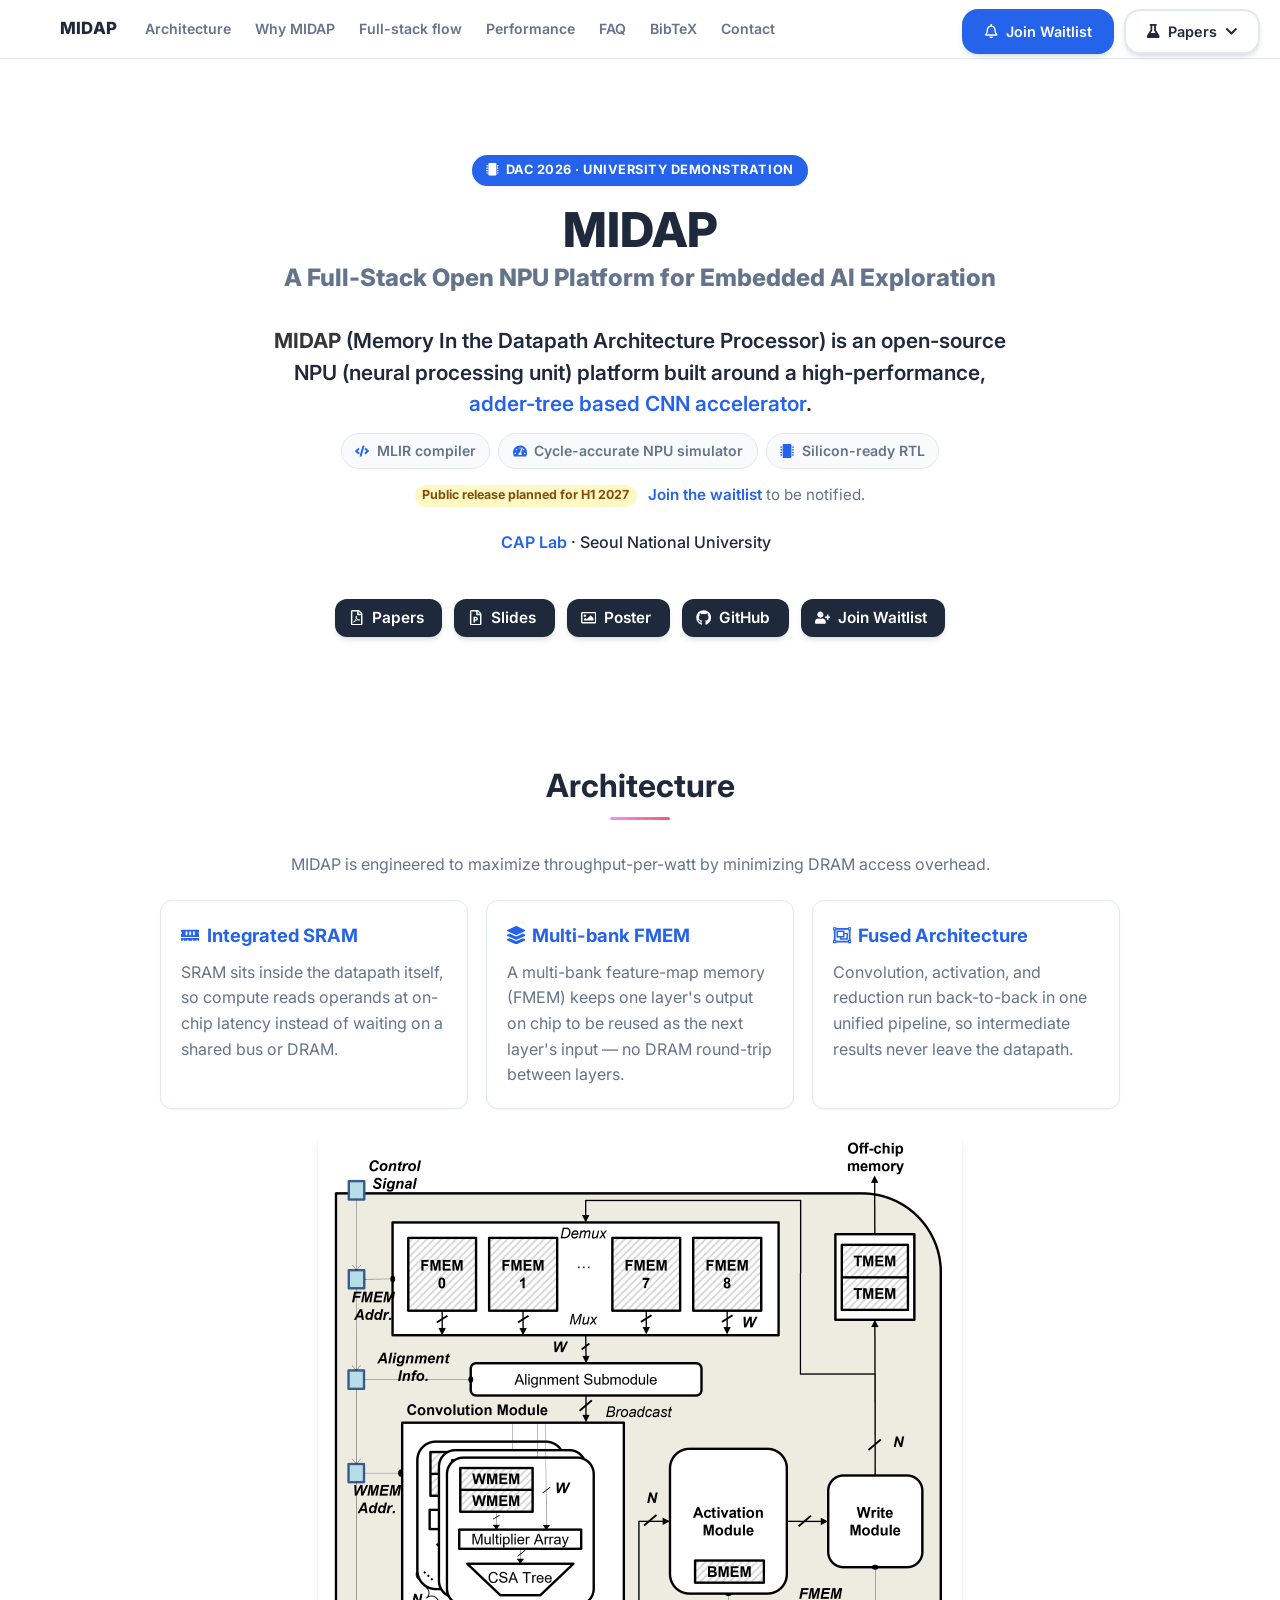
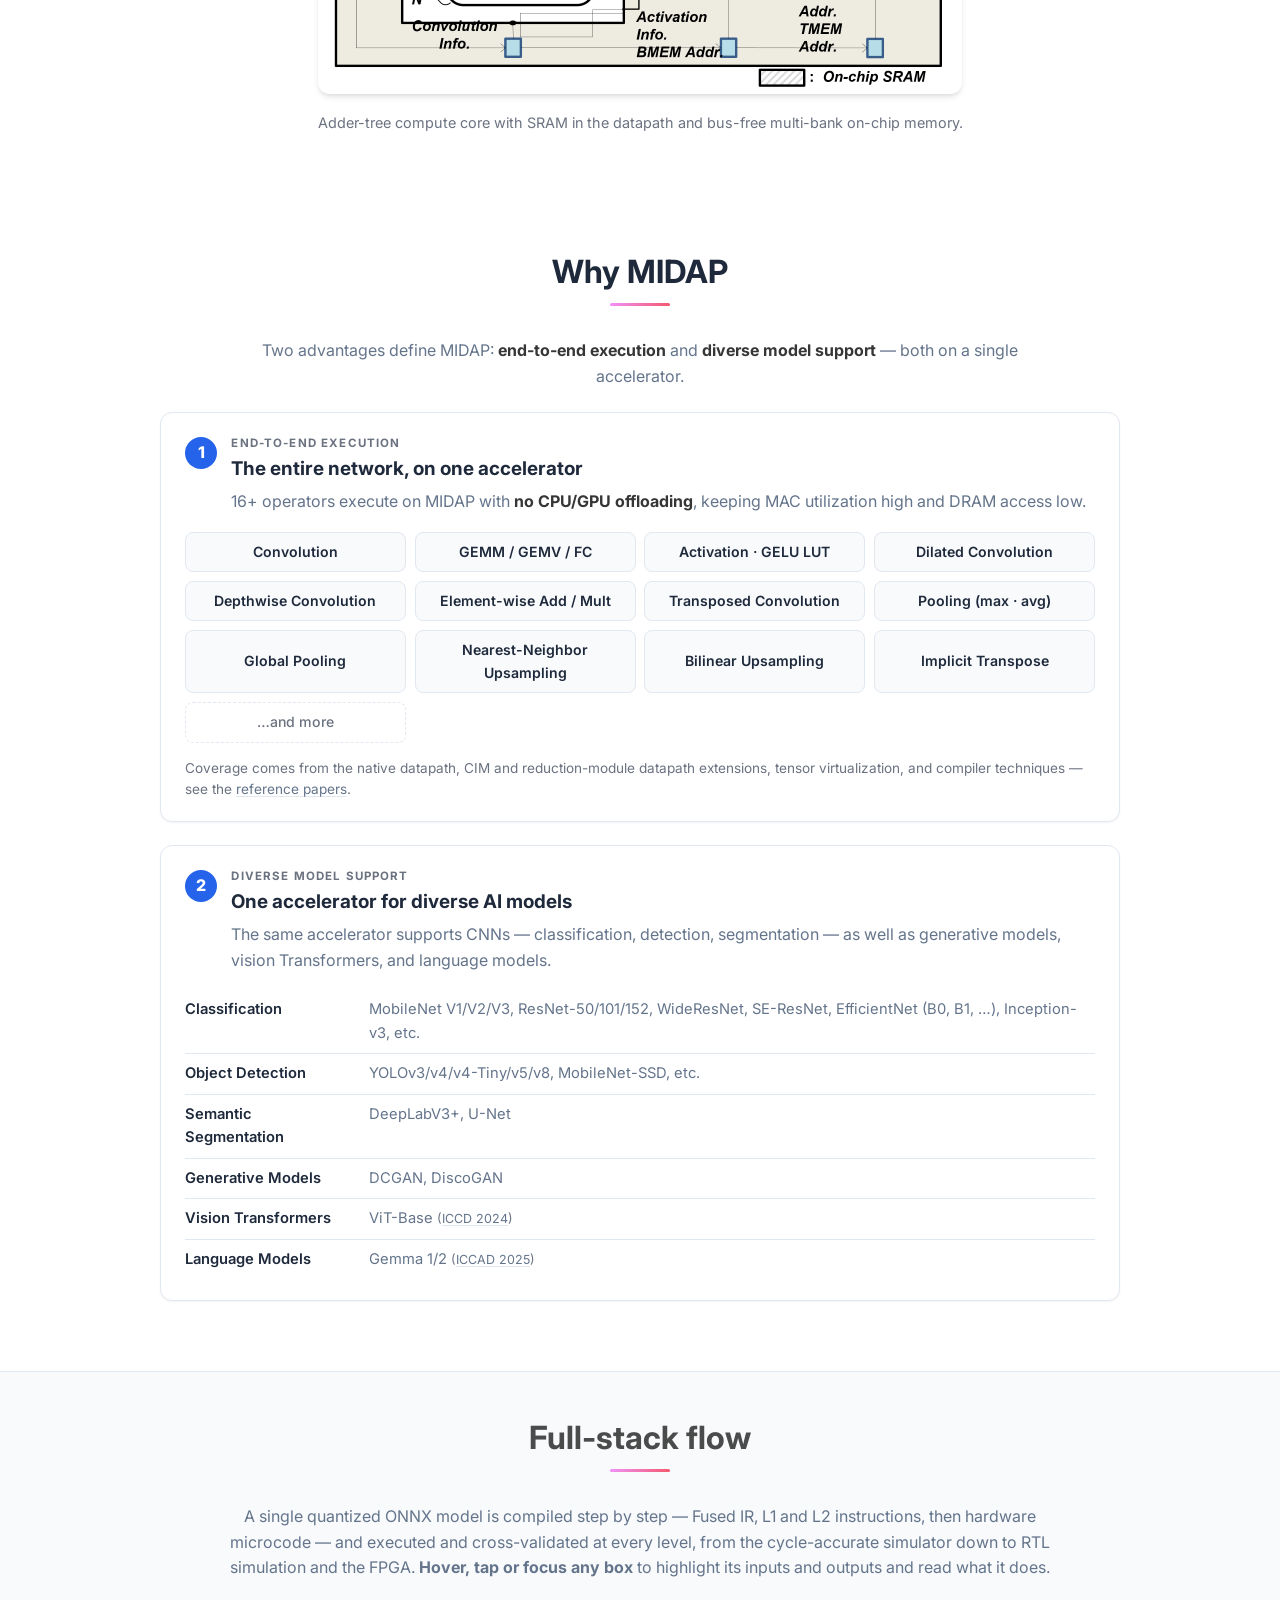
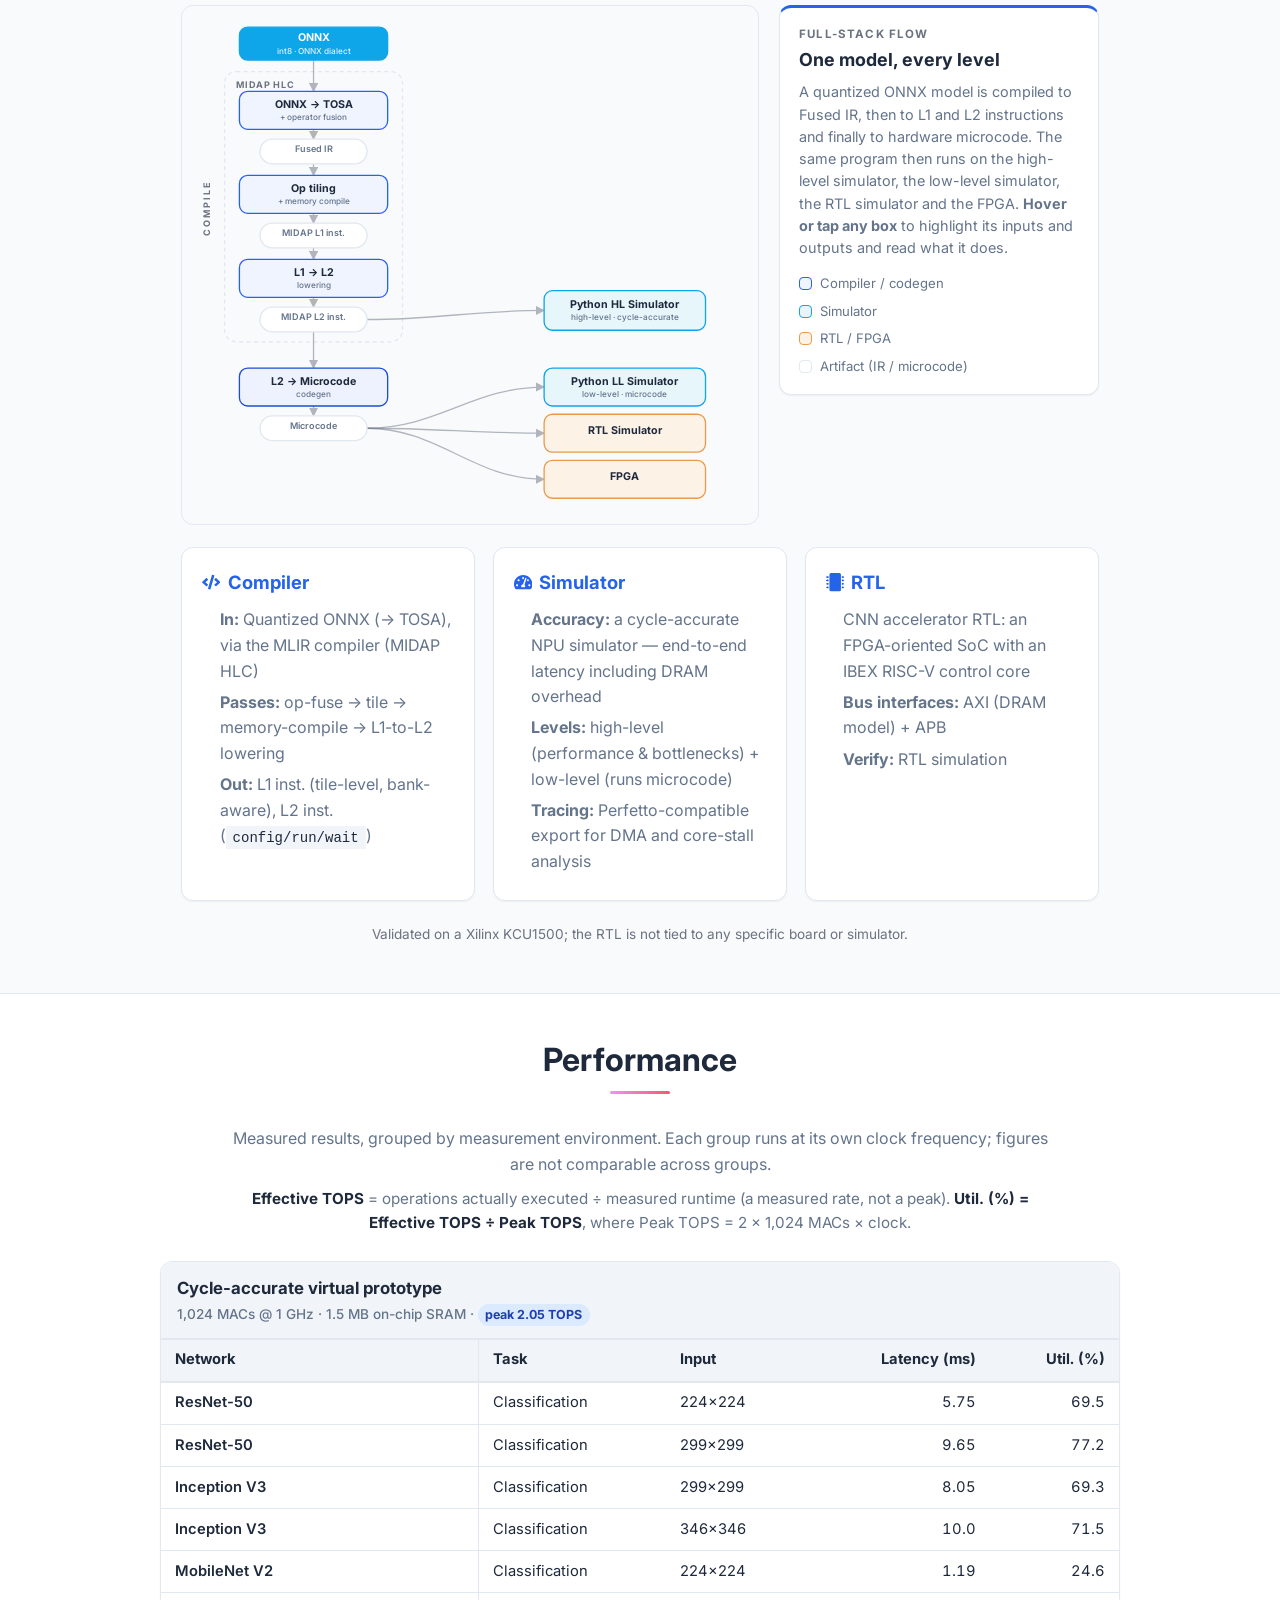
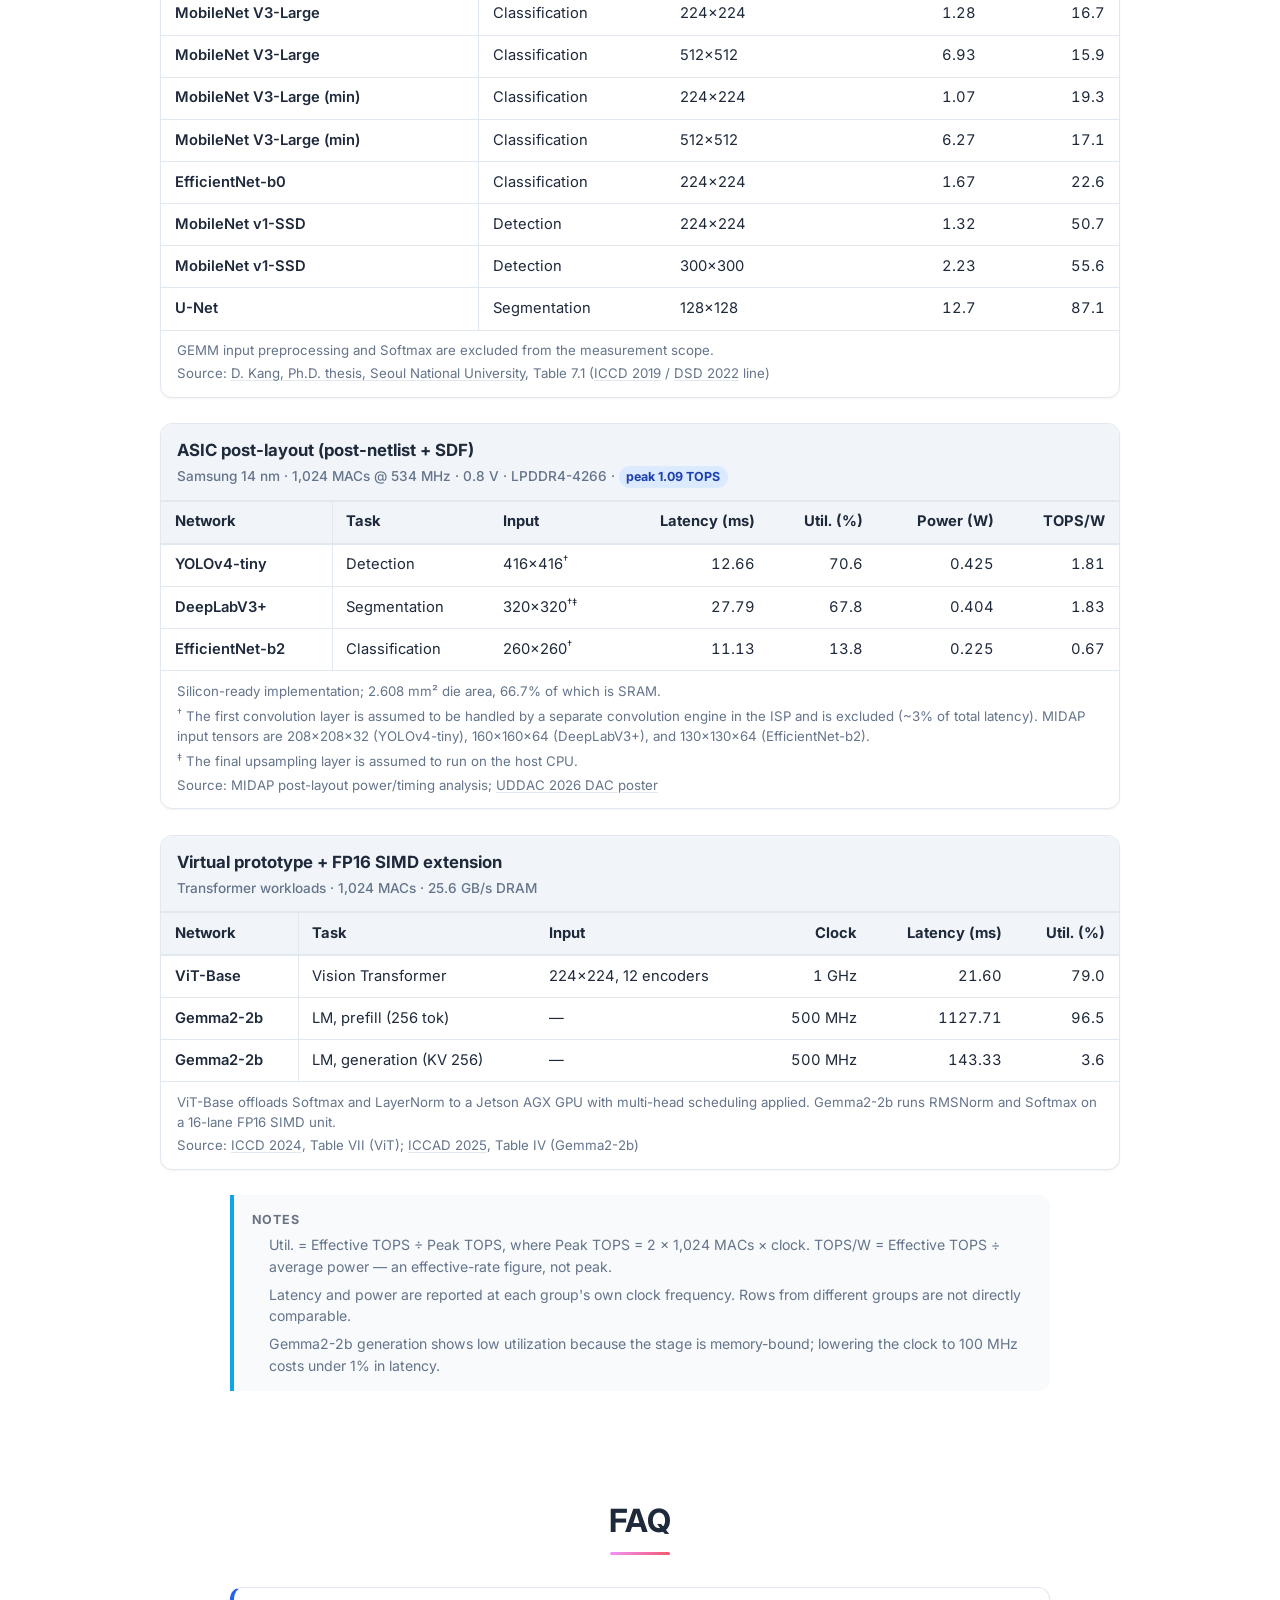
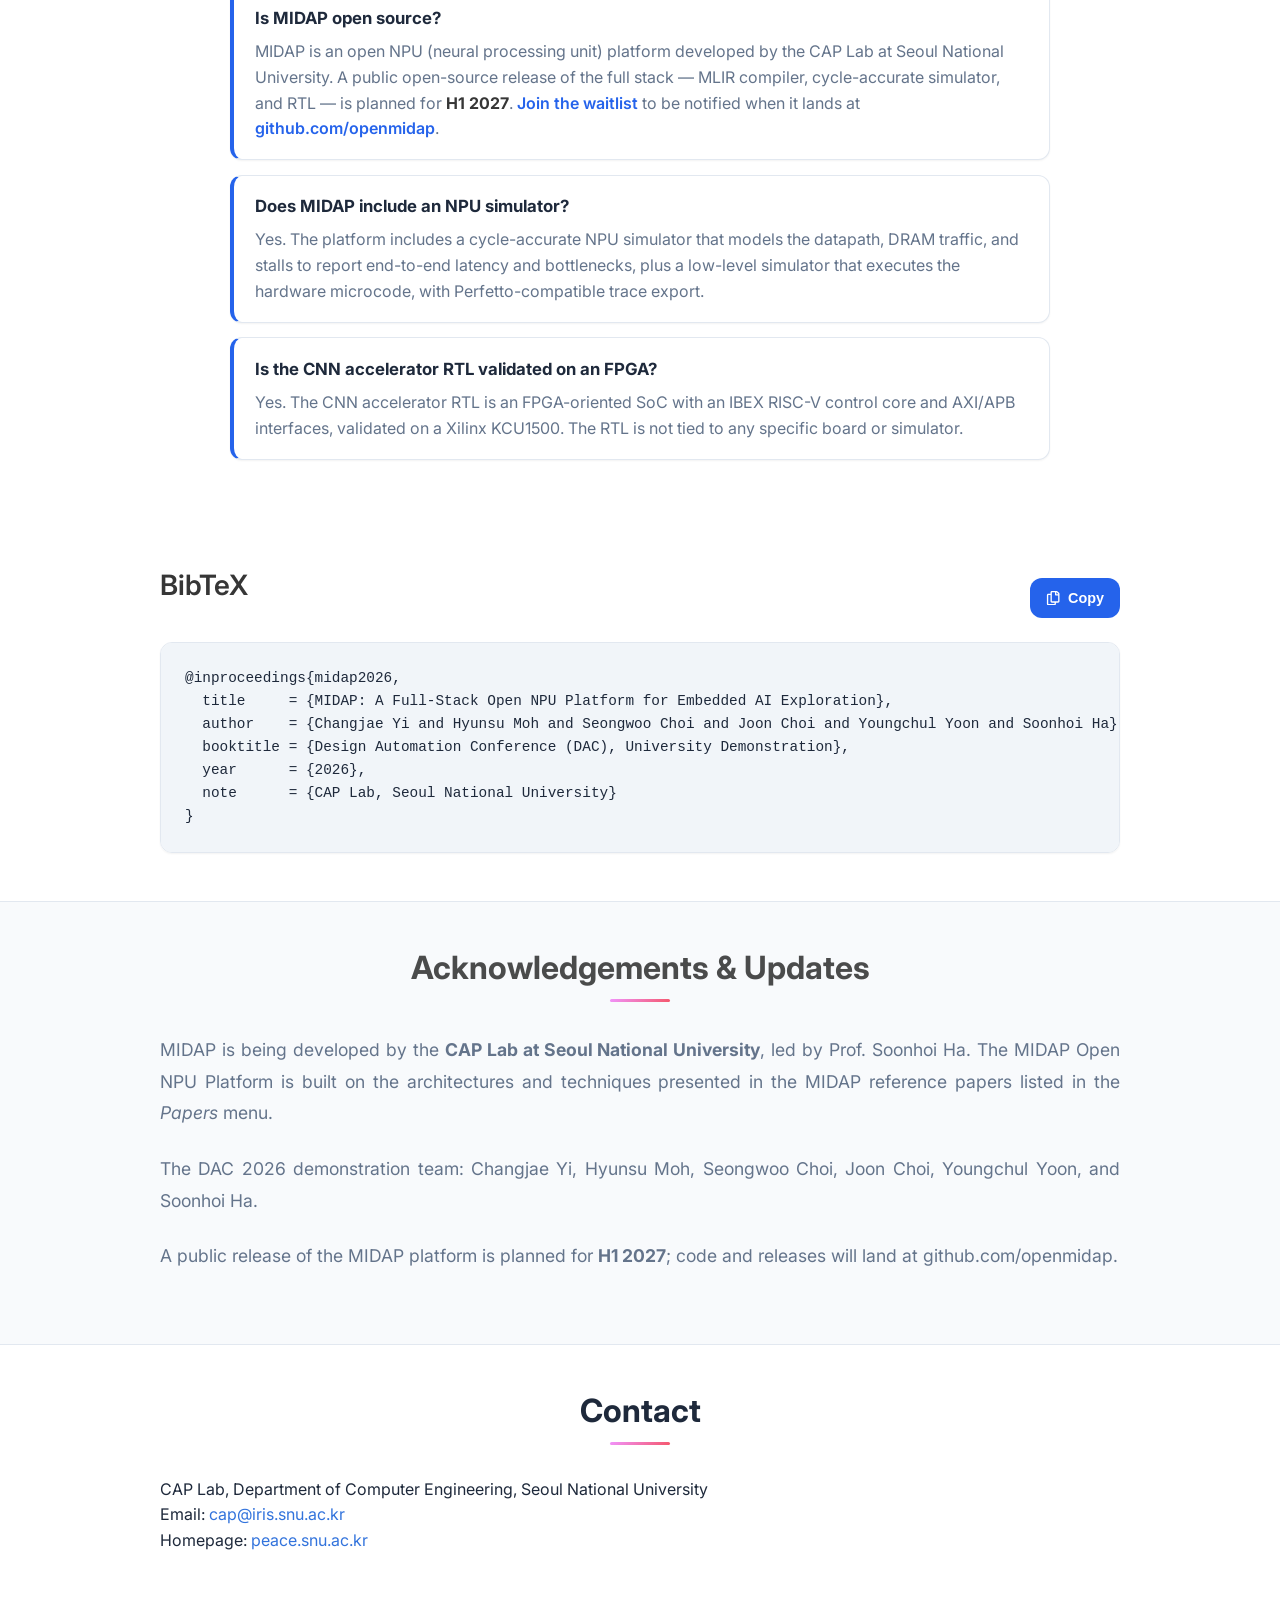
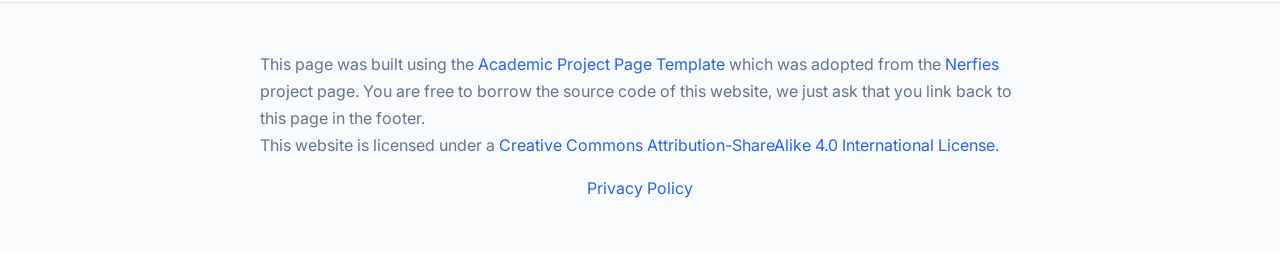
==== commit c494c963: "feat: sticky section nav (WEB-008), dark mode (WEB-009), Silicon-ready RTL wording WEB-008: sticky t" ====
--- a/index.html
+++ b/index.html
@@ -19,14 +19,14 @@
   <meta property="og:image" content="https://openmidap.github.io/static/images/og-card.png">
   <meta property="og:image:width" content="1200">
   <meta property="og:image:height" content="630">
-  <meta property="og:image:alt" content="MIDAP: A Full-Stack Open NPU Platform for Embedded AI Exploration — compiler, cycle-accurate simulator, FPGA-validated RTL. DAC 2026.">
+  <meta property="og:image:alt" content="MIDAP: A Full-Stack Open NPU Platform for Embedded AI Exploration — compiler, cycle-accurate simulator, silicon-ready RTL. DAC 2026.">
   <link rel="canonical" href="https://openmidap.github.io/">
 
   <meta name="twitter:card" content="summary_large_image">
   <meta name="twitter:title" content="MIDAP: A Full-Stack Open NPU Platform for Embedded AI Exploration">
   <meta name="twitter:description" content="Adder-tree NPU with SRAM in the datapath, full compiler + cycle-accurate simulator, FPGA-validated RTL. DAC 2026 University Demonstration.">
   <meta name="twitter:image" content="https://openmidap.github.io/static/images/og-card.png">
-  <meta name="twitter:image:alt" content="MIDAP: A Full-Stack Open NPU Platform for Embedded AI Exploration — compiler, cycle-accurate simulator, FPGA-validated RTL. DAC 2026.">
+  <meta name="twitter:image:alt" content="MIDAP: A Full-Stack Open NPU Platform for Embedded AI Exploration — compiler, cycle-accurate simulator, silicon-ready RTL. DAC 2026.">
 
   <meta name="citation_title" content="MIDAP: A Full-Stack Open NPU Platform for Embedded AI Exploration">
   <meta name="citation_author" content="Changjae Yi">
@@ -39,7 +39,8 @@
   <meta name="citation_conference_title" content="Design Automation Conference (DAC) — University Demonstration">
   <meta name="citation_pdf_url" content="https://openmidap.github.io/static/pdfs/poster.pdf">
 
-  <meta name="theme-color" content="#2563eb">
+  <meta name="theme-color" content="#2563eb" media="(prefers-color-scheme: light)">
+  <meta name="theme-color" content="#0f172a" media="(prefers-color-scheme: dark)">
 
   <link rel="preconnect" href="https://fonts.googleapis.com">
   <link rel="preconnect" href="https://fonts.gstatic.com" crossorigin>
@@ -129,102 +130,20 @@
     <symbol id="i-github" viewBox="0 0 496 512"><path fill="currentColor" d="M165.9 397.4c0 2-2.3 3.6-5.2 3.6-3.3.3-5.6-1.3-5.6-3.6 0-2 2.3-3.6 5.2-3.6 3-.3 5.6 1.3 5.6 3.6zm-31.1-4.5c-.7 2 1.3 4.3 4.3 4.9 2.6 1 5.6 0 6.2-2s-1.3-4.3-4.3-5.2c-2.6-.7-5.5.3-6.2 2.3zm44.2-1.7c-2.9.7-4.9 2.6-4.6 4.9.3 2 2.9 3.3 5.9 2.6 2.9-.7 4.9-2.6 4.6-4.6-.3-1.9-3-3.2-5.9-2.9zM244.8 8C106.1 8 0 113.3 0 252c0 110.9 69.8 205.8 169.5 239.2 12.8 2.3 17.3-5.6 17.3-12.1 0-6.2-.3-40.4-.3-61.4 0 0-70 15-84.7-29.8 0 0-11.4-29.1-27.8-36.6 0 0-22.9-15.7 1.6-15.4 0 0 24.9 2 38.6 25.8 21.9 38.6 58.6 27.5 72.9 20.9 2.3-16 8.8-27.1 16-33.7-55.9-6.2-112.3-14.3-112.3-110.5 0-27.5 7.6-41.3 23.6-58.9-2.6-6.5-11.1-33.3 2.6-67.9 20.9-6.5 69 27 69 27 20-5.6 41.5-8.5 62.8-8.5s42.8 2.9 62.8 8.5c0 0 48.1-33.6 69-27 13.7 34.7 5.2 61.4 2.6 67.9 16 17.7 25.8 31.5 25.8 58.9 0 96.5-58.9 104.2-114.8 110.5 9.2 7.9 17 22.9 17 46.4 0 33.7-.3 75.4-.3 83.6 0 6.5 4.6 14.4 17.3 12.1C428.2 457.8 496 362.9 496 252 496 113.3 383.5 8 244.8 8zM97.2 352.9c-1.3 1-1 3.3.7 5.2 1.6 1.6 3.9 2.3 5.2 1 1.3-1 1-3.3-.7-5.2-1.6-1.6-3.9-2.3-5.2-1zm-10.8-8.1c-.7 1.3.3 2.9 2.3 3.9 1.6 1 3.6.7 4.3-.7.7-1.3-.3-2.9-2.3-3.9-2-.6-3.6-.3-4.3.7zm32.4 35.6c-1.6 1.3-1 4.3 1.3 6.2 2.3 2.3 5.2 2.6 6.5 1 1.3-1.3.7-4.3-1.3-6.2-2.2-2.3-5.2-2.6-6.5-1zm-11.4-14.7c-1.6 1-1.6 3.6 0 5.9 1.6 2.3 4.3 3.3 5.6 2.3 1.6-1.3 1.6-3.9 0-6.2-1.4-2.3-4-3.3-5.6-2z"/></symbol>
   </svg>
 
-  <button class="scroll-to-top" onclick="scrollToTop()" title="Scroll to top" aria-label="Scroll to top">
-    <svg class="fai" aria-hidden="true"><use href="#i-chevron-up"/></svg>
-  </button>
-
-  <div class="floating-actions">
-
-    <div class="waitlist-container">
-      <button class="waitlist-btn" onclick="openWaitlist()" title="Join the release waitlist">
-        <svg class="fai" aria-hidden="true"><use href="#i-bell"/></svg>
-        Join Waitlist
-      </button>
-    </div>
-
-  <div class="more-works-container">
-    <button class="more-works-btn" onclick="toggleMoreWorks()" title="MIDAP reference papers"
-            aria-haspopup="true" aria-expanded="false" aria-controls="moreWorksDropdown">
-      <svg class="fai" aria-hidden="true"><use href="#i-flask"/></svg>
-      Papers
-      <svg class="fai dropdown-arrow" aria-hidden="true"><use href="#i-chevron-down"/></svg>
-    </button>
-    <div class="more-works-dropdown" id="moreWorksDropdown">
-      <div class="dropdown-header">
-        <h4>MIDAP reference papers</h4>
-        <button class="close-btn" onclick="toggleMoreWorks()" aria-label="Close papers list">
-          <svg class="fai" aria-hidden="true"><use href="#i-times"/></svg>
-        </button>
-      </div>
-      <div class="works-list">
-        <a href="https://ieeexplore.ieee.org/document/8988663" class="work-item" target="_blank" rel="noopener">
-          <div class="work-info">
-            <h5>A Novel CNN (Convolutional Neural Network) Accelerator That Enables Fully-pipelined Execution of Layers</h5>
-            <p>Donghyun Kang, Jintaek Kang, Hyungdal Kwon, Hyunsik Park, and Soonhoi Ha</p>
-            <span class="work-venue">37th IEEE International Conference on Computer Design (ICCD), Nov. 2019</span>
-          </div>
-          <svg class="fai work-ext" aria-hidden="true"><use href="#i-external-link"/></svg>
-        </a>
-        <a href="https://ieeexplore.ieee.org/document/9218726" class="work-item" target="_blank" rel="noopener">
-          <div class="work-info">
-            <h5>Tensor Virtualization Technique to Support Efficient Data Reorganization for CNN Accelerators</h5>
-            <p>Donghyun Kang and Soonhoi Ha</p>
-            <span class="work-venue">Design Automation Conference (DAC), Jul. 2020</span>
-          </div>
-          <svg class="fai work-ext" aria-hidden="true"><use href="#i-external-link"/></svg>
-        </a>
-        <a href="https://dcollection.snu.ac.kr/common/orgView/000000170604" class="work-item" target="_blank" rel="noopener">
-          <div class="work-info">
-            <h5>Hardware/Software Codesign of the MIDAP CNN Accelerator</h5>
-            <p>Donghyun Kang</p>
-            <span class="work-venue">Ph.D. dissertation, Dept. of Computer Science and Engineering, Seoul National University, Feb. 2022</span>
-          </div>
-          <svg class="fai work-ext" aria-hidden="true"><use href="#i-external-link"/></svg>
-        </a>
-        <a href="https://ieeexplore.ieee.org/document/9996680" class="work-item" target="_blank" rel="noopener">
-          <div class="work-info">
-            <h5>Hardware-Software Codesign of a CNN Accelerator</h5>
-            <p>Changjae Yi, Donghyun Kang, and Soonhoi Ha</p>
-            <span class="work-venue">25th Euromicro Conference on Digital System Design (DSD), Sep. 2022</span>
-          </div>
-          <svg class="fai work-ext" aria-hidden="true"><use href="#i-external-link"/></svg>
-        </a>
-        <a href="https://ieeexplore.ieee.org/document/9729831" class="work-item" target="_blank" rel="noopener">
-          <div class="work-info">
-            <h5>Datapath Extension of NPUs to Support Nonconvolutional Layers Efficiently</h5>
-            <p>Donghyun Kang and Soonhoi Ha</p>
-            <span class="work-venue">IEEE Design &amp; Test, vol. 39, no. 5, pp. 54&ndash;61, Oct. 2022</span>
-          </div>
-          <svg class="fai work-ext" aria-hidden="true"><use href="#i-external-link"/></svg>
-        </a>
-        <a href="https://dl.acm.org/doi/10.1145/3625223.3649265" class="work-item" target="_blank" rel="noopener">
-          <div class="work-info">
-            <h5>Fast and Accurate Virtual Prototyping of an NPU with Analytical Memory Modeling</h5>
-            <p>Choonghoon Park, Hyunsu Moh, Jimin Lee, Changjae Yi, and Soonhoi Ha</p>
-            <span class="work-venue">34th International Workshop on Rapid System Prototyping (RSP), Sep. 2023</span>
-          </div>
-          <svg class="fai work-ext" aria-hidden="true"><use href="#i-external-link"/></svg>
-        </a>
-        <a href="https://ieeexplore.ieee.org/document/10818138" class="work-item" target="_blank" rel="noopener">
-          <div class="work-info">
-            <h5>Vision Transformer Inference on a CNN Accelerator</h5>
-            <p>Changjae Yi, Hyunsu Moh, and Soonhoi Ha</p>
-            <span class="work-venue">42nd IEEE International Conference on Computer Design (ICCD 2024)</span>
-          </div>
-          <svg class="fai work-ext" aria-hidden="true"><use href="#i-external-link"/></svg>
-        </a>
-        <a href="https://ieeexplore.ieee.org/document/11240951" class="work-item" target="_blank" rel="noopener">
-          <div class="work-info">
-            <h5>Enabling Decoder-only Language Model Inference on a CNN Accelerator</h5>
-            <p>Seongwoo Choi, Hyunsu Moh, Changjae Yi, Joon Choi, and Soonhoi Ha</p>
-            <span class="work-venue">International Conference on Computer-Aided Design (ICCAD), Nov. 2025</span>
-          </div>
-          <svg class="fai work-ext" aria-hidden="true"><use href="#i-external-link"/></svg>
-        </a>
-      </div>
-    </div>
-  </div>
-  </div>
+  <nav class="site-nav" aria-label="Page sections">
+    <div class="site-nav-inner">
+      <a class="site-nav-brand" href="#main-content">MIDAP</a>
+      <div class="site-nav-links">
+        <a href="#architecture">Architecture</a>
+        <a href="#why-midap">Why MIDAP</a>
+        <a href="#flow">Full-stack flow</a>
+        <a href="#performance">Performance</a>
+        <a href="#faq">FAQ</a>
+        <a href="#BibTeX">BibTeX</a>
+        <a href="#contact">Contact</a>
+      </div>
+    </div>
+  </nav>
 
   <main id="main-content">
 
@@ -250,7 +169,7 @@
             <p class="hero-stack" aria-label="What the full stack includes">
               <span class="hero-stack-chip"><svg class="fai" aria-hidden="true"><use href="#i-code"/></svg>MLIR compiler</span>
               <span class="hero-stack-chip"><svg class="fai" aria-hidden="true"><use href="#i-gauge"/></svg>Cycle-accurate NPU simulator</span>
-              <span class="hero-stack-chip"><svg class="fai" aria-hidden="true"><use href="#i-microchip"/></svg>FPGA-validated CNN accelerator RTL</span>
+              <span class="hero-stack-chip"><svg class="fai" aria-hidden="true"><use href="#i-microchip"/></svg>Silicon-ready RTL</span>
             </p>
 
             <p class="hero-status">
@@ -308,7 +227,7 @@
   </section>
 
   <!-- ==================== ARCHITECTURE (key features + diagram, first) ==================== -->
-  <section class="section">
+  <section class="section" id="architecture">
     <div class="container is-max-desktop">
       <h2 class="title is-3 has-text-centered">Architecture</h2>
       <p class="section-lead has-text-centered">
@@ -413,7 +332,7 @@
   </section>
 
   <!-- ==================== FULL-STACK FLOW (verification + compiler / simulator / RTL) ==================== -->
-  <section class="section hero is-light">
+  <section class="section hero is-light" id="flow">
     <div class="container is-max-desktop">
       <h2 class="title is-3 has-text-centered">Full-stack flow</h2>
       <p class="section-lead has-text-centered">
@@ -716,6 +635,105 @@
 
   </main>
 
+  <!-- Fixed corner actions — placed after <main> so keyboard focus reaches the content first -->
+  <button class="scroll-to-top" onclick="scrollToTop()" title="Scroll to top" aria-label="Scroll to top">
+    <svg class="fai" aria-hidden="true"><use href="#i-chevron-up"/></svg>
+  </button>
+
+  <div class="floating-actions">
+
+    <div class="waitlist-container">
+      <button class="waitlist-btn" onclick="openWaitlist()" title="Join the release waitlist">
+        <svg class="fai" aria-hidden="true"><use href="#i-bell"/></svg>
+        Join Waitlist
+      </button>
+    </div>
+
+  <div class="more-works-container">
+    <button class="more-works-btn" onclick="toggleMoreWorks()" title="MIDAP reference papers"
+            aria-haspopup="true" aria-expanded="false" aria-controls="moreWorksDropdown">
+      <svg class="fai" aria-hidden="true"><use href="#i-flask"/></svg>
+      Papers
+      <svg class="fai dropdown-arrow" aria-hidden="true"><use href="#i-chevron-down"/></svg>
+    </button>
+    <div class="more-works-dropdown" id="moreWorksDropdown">
+      <div class="dropdown-header">
+        <h4>MIDAP reference papers</h4>
+        <button class="close-btn" onclick="toggleMoreWorks()" aria-label="Close papers list">
+          <svg class="fai" aria-hidden="true"><use href="#i-times"/></svg>
+        </button>
+      </div>
+      <div class="works-list">
+        <a href="https://ieeexplore.ieee.org/document/8988663" class="work-item" target="_blank" rel="noopener">
+          <div class="work-info">
+            <h5>A Novel CNN (Convolutional Neural Network) Accelerator That Enables Fully-pipelined Execution of Layers</h5>
+            <p>Donghyun Kang, Jintaek Kang, Hyungdal Kwon, Hyunsik Park, and Soonhoi Ha</p>
+            <span class="work-venue">37th IEEE International Conference on Computer Design (ICCD), Nov. 2019</span>
+          </div>
+          <svg class="fai work-ext" aria-hidden="true"><use href="#i-external-link"/></svg>
+        </a>
+        <a href="https://ieeexplore.ieee.org/document/9218726" class="work-item" target="_blank" rel="noopener">
+          <div class="work-info">
+            <h5>Tensor Virtualization Technique to Support Efficient Data Reorganization for CNN Accelerators</h5>
+            <p>Donghyun Kang and Soonhoi Ha</p>
+            <span class="work-venue">Design Automation Conference (DAC), Jul. 2020</span>
+          </div>
+          <svg class="fai work-ext" aria-hidden="true"><use href="#i-external-link"/></svg>
+        </a>
+        <a href="https://dcollection.snu.ac.kr/common/orgView/000000170604" class="work-item" target="_blank" rel="noopener">
+          <div class="work-info">
+            <h5>Hardware/Software Codesign of the MIDAP CNN Accelerator</h5>
+            <p>Donghyun Kang</p>
+            <span class="work-venue">Ph.D. dissertation, Dept. of Computer Science and Engineering, Seoul National University, Feb. 2022</span>
+          </div>
+          <svg class="fai work-ext" aria-hidden="true"><use href="#i-external-link"/></svg>
+        </a>
+        <a href="https://ieeexplore.ieee.org/document/9996680" class="work-item" target="_blank" rel="noopener">
+          <div class="work-info">
+            <h5>Hardware-Software Codesign of a CNN Accelerator</h5>
+            <p>Changjae Yi, Donghyun Kang, and Soonhoi Ha</p>
+            <span class="work-venue">25th Euromicro Conference on Digital System Design (DSD), Sep. 2022</span>
+          </div>
+          <svg class="fai work-ext" aria-hidden="true"><use href="#i-external-link"/></svg>
+        </a>
+        <a href="https://ieeexplore.ieee.org/document/9729831" class="work-item" target="_blank" rel="noopener">
+          <div class="work-info">
+            <h5>Datapath Extension of NPUs to Support Nonconvolutional Layers Efficiently</h5>
+            <p>Donghyun Kang and Soonhoi Ha</p>
+            <span class="work-venue">IEEE Design &amp; Test, vol. 39, no. 5, pp. 54&ndash;61, Oct. 2022</span>
+          </div>
+          <svg class="fai work-ext" aria-hidden="true"><use href="#i-external-link"/></svg>
+        </a>
+        <a href="https://dl.acm.org/doi/10.1145/3625223.3649265" class="work-item" target="_blank" rel="noopener">
+          <div class="work-info">
+            <h5>Fast and Accurate Virtual Prototyping of an NPU with Analytical Memory Modeling</h5>
+            <p>Choonghoon Park, Hyunsu Moh, Jimin Lee, Changjae Yi, and Soonhoi Ha</p>
+            <span class="work-venue">34th International Workshop on Rapid System Prototyping (RSP), Sep. 2023</span>
+          </div>
+          <svg class="fai work-ext" aria-hidden="true"><use href="#i-external-link"/></svg>
+        </a>
+        <a href="https://ieeexplore.ieee.org/document/10818138" class="work-item" target="_blank" rel="noopener">
+          <div class="work-info">
+            <h5>Vision Transformer Inference on a CNN Accelerator</h5>
+            <p>Changjae Yi, Hyunsu Moh, and Soonhoi Ha</p>
+            <span class="work-venue">42nd IEEE International Conference on Computer Design (ICCD 2024)</span>
+          </div>
+          <svg class="fai work-ext" aria-hidden="true"><use href="#i-external-link"/></svg>
+        </a>
+        <a href="https://ieeexplore.ieee.org/document/11240951" class="work-item" target="_blank" rel="noopener">
+          <div class="work-info">
+            <h5>Enabling Decoder-only Language Model Inference on a CNN Accelerator</h5>
+            <p>Seongwoo Choi, Hyunsu Moh, Changjae Yi, Joon Choi, and Soonhoi Ha</p>
+            <span class="work-venue">International Conference on Computer-Aided Design (ICCAD), Nov. 2025</span>
+          </div>
+          <svg class="fai work-ext" aria-hidden="true"><use href="#i-external-link"/></svg>
+        </a>
+      </div>
+    </div>
+  </div>
+  </div>
+
+
   <div class="waitlist-modal waitlist-modal--embed" id="waitlistModal" aria-hidden="true">
     
     <div class="waitlist-modal-backdrop"></div>
--- a/static/css/index.css
+++ b/static/css/index.css
@@ -430,12 +430,77 @@
 }
 
 
+/* --- Sticky section navigation (WEB-008) -------------------------------- */
+.site-nav {
+  position: sticky;
+  top: 0;
+  z-index: 900; /* below the fixed corner actions (1000) that share the bar row */
+  background: rgba(255, 255, 255, 0.88);
+  -webkit-backdrop-filter: blur(8px);
+  backdrop-filter: blur(8px);
+  border-bottom: 1px solid var(--border-color);
+}
+.site-nav-inner {
+  display: flex;
+  align-items: center;
+  gap: 1.1rem;
+  max-width: 1200px;
+  margin: 0 auto;
+  padding: 0 1.25rem;
+  height: 3.6rem;
+  /* keep links clear of the fixed Join Waitlist / Papers buttons riding the bar */
+  padding-right: 19rem;
+}
+.site-nav-brand {
+  font-weight: 800;
+  font-size: 1.05rem;
+  color: var(--text-primary);
+  text-decoration: none;
+  letter-spacing: 0.01em;
+  flex: none;
+}
+.site-nav-brand:hover { color: var(--primary-color); }
+.site-nav-links {
+  display: flex;
+  align-items: center;
+  gap: 0.2rem;
+  overflow-x: auto;
+  -webkit-overflow-scrolling: touch;
+  scrollbar-width: none;
+}
+.site-nav-links::-webkit-scrollbar { display: none; }
+.site-nav-links a {
+  padding: 0.35rem 0.65rem;
+  border-radius: 8px;
+  font-size: 0.88rem;
+  font-weight: 600;
+  color: var(--text-secondary);
+  text-decoration: none;
+  white-space: nowrap;
+  transition: var(--transition);
+}
+.site-nav-links a:hover { color: var(--primary-color); background: var(--background-accent); }
+.site-nav-links a.is-active {
+  color: var(--primary-color);
+  background: var(--background-accent);
+}
+/* anchored sections land below the sticky bar */
+section[id], #main-content {
+  scroll-margin-top: 4.4rem;
+}
+
+@media screen and (max-width: 768px) {
+  /* corner actions sit at the bottom on phones, so the bar keeps full width */
+  .site-nav-inner { padding-right: 1rem; height: 3.2rem; gap: 0.75rem; }
+}
+
 /* More Works Dropdown */
-/* Floating top-right controls wrapper (Papers + Join Waitlist, side by side) */
+/* Fixed top-right controls wrapper (Papers + Join Waitlist) — rides on the
+   sticky nav bar row on desktop */
 .floating-actions {
   position: fixed;
-  top: 2rem;
-  right: 2rem;
+  top: 0.55rem;
+  right: 1.25rem;
   z-index: 1000;
   display: flex;
   align-items: flex-start;
@@ -851,6 +916,7 @@
   .scroll-to-top,
   .waitlist-modal,
   .skip-link,
+  .site-nav,
   .fspanel {
     display: none !important;
   }
@@ -1783,3 +1849,68 @@
   table.model-table td { padding-top: 0.1rem; }
 }
 
+
+/* ==========================================================================
+   Dark mode (WEB-009) — follows the OS preference; no toggle.
+   Strategy: flip the design tokens, then patch the handful of rules with
+   hard-coded light-scheme colors (Bulma defaults, pills, flow-node fills).
+   Images keep their light background by design (readability of diagrams).
+   ========================================================================== */
+@media (prefers-color-scheme: dark) {
+  :root {
+    --primary-color: #3b82f6;
+    --primary-hover: #60a5fa;
+    --accent-color: #0ea5e9;
+    --text-primary: #e6ecf5;
+    --text-secondary: #a7b4c7;
+    --text-light: #8b99ad;
+    --background-primary: #0f172a;
+    --background-secondary: #172033;
+    --background-accent: #1e293b;
+    --border-color: #2e3b52;
+  }
+
+  /* Bulma defaults that carry hard-coded light-scheme colors */
+  .title, .subtitle,
+  .hero.is-light .title, .hero.is-light .subtitle,
+  .content h1, .content h2, .content h3, .content h4,
+  strong {
+    color: var(--text-primary);
+  }
+  a { color: #79a7ff; }
+  .hero.is-light { color: inherit; }
+
+  /* dark buttons: a light-gray fill would invert badly, keep a slate fill */
+  .button.is-dark {
+    background: #2e3b52 !important;
+  }
+
+  .site-nav { background: rgba(15, 23, 42, 0.86); }
+
+  /* status pills: deep fills + pale text (AA on their own backgrounds) */
+  .pill.ok      { background: #14532d; color: #bbf7d0; }
+  .pill.info    { background: #1e3a8a; color: #c3d6fe; }
+  .pill.soon    { background: #713f12; color: #fde68a; }
+  .pill.roadmap { background: #1e293b; color: #cbd5e1; }
+  .pill.warn    { background: #7f1d1d; color: #fecaca; }
+
+  .copy-code-btn.copied { color: #bbf7d0; border-color: #14532d; background: #14532d; }
+  .release-form-status.is-success { color: #4ade80; }
+  .release-form-status.is-error,
+  .field-error { color: #f87171; }
+
+  /* full-stack flow node fills (light pastels -> deep tints, same hue coding) */
+  .fsnode--compile rect { fill: #16233f; }
+  .fsnode--codegen rect { fill: #1a2347; }
+  .fsnode--sim rect     { fill: #0e2b38; }
+  :root { --fsflow-warm-bg: #33261a; }
+  .fsp-sw--compile { background: #16233f; }
+  .fsp-sw--sim { background: #0e2b38; }
+  .fsp-link:hover { background: #1e293b; }
+
+  /* diagrams stay on white for readability; frame them so they read as figures */
+  .midap-figure img,
+  .fsflow-board noscript img {
+    border: 1px solid var(--border-color);
+  }
+}
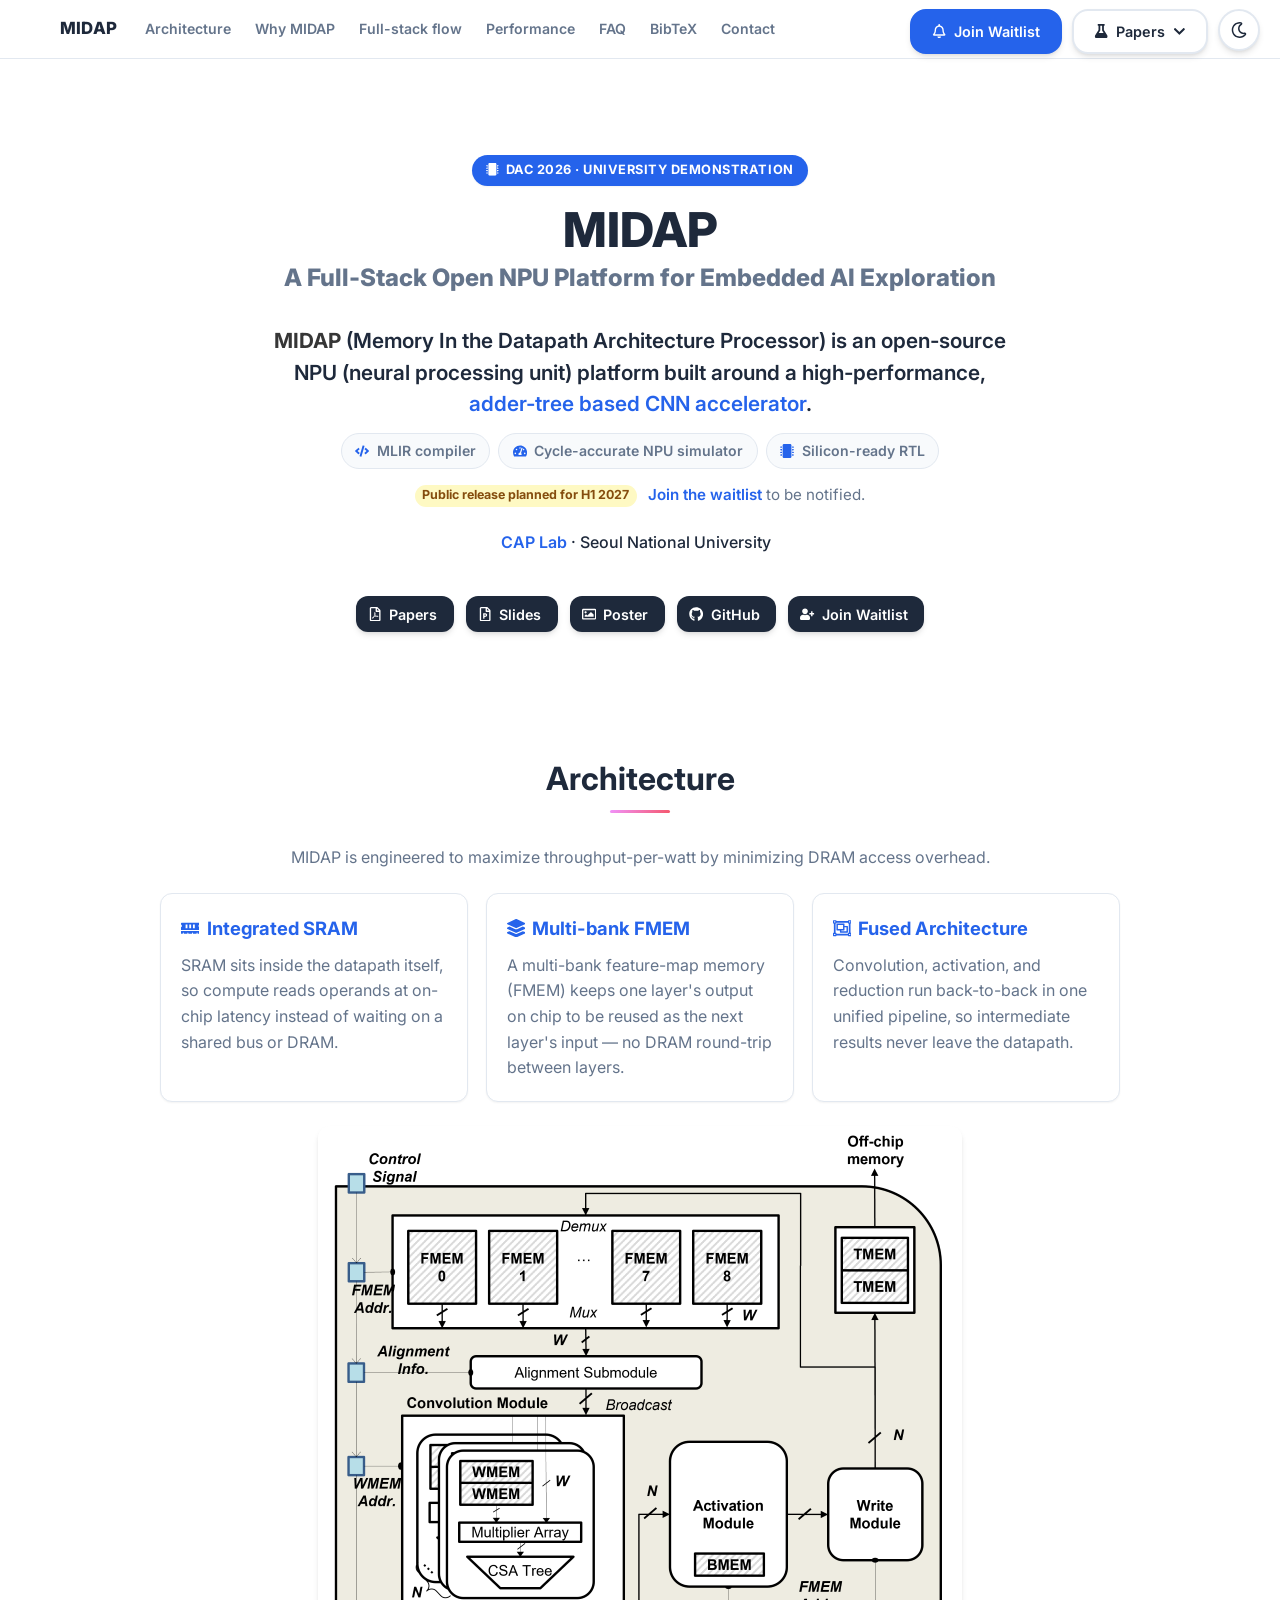
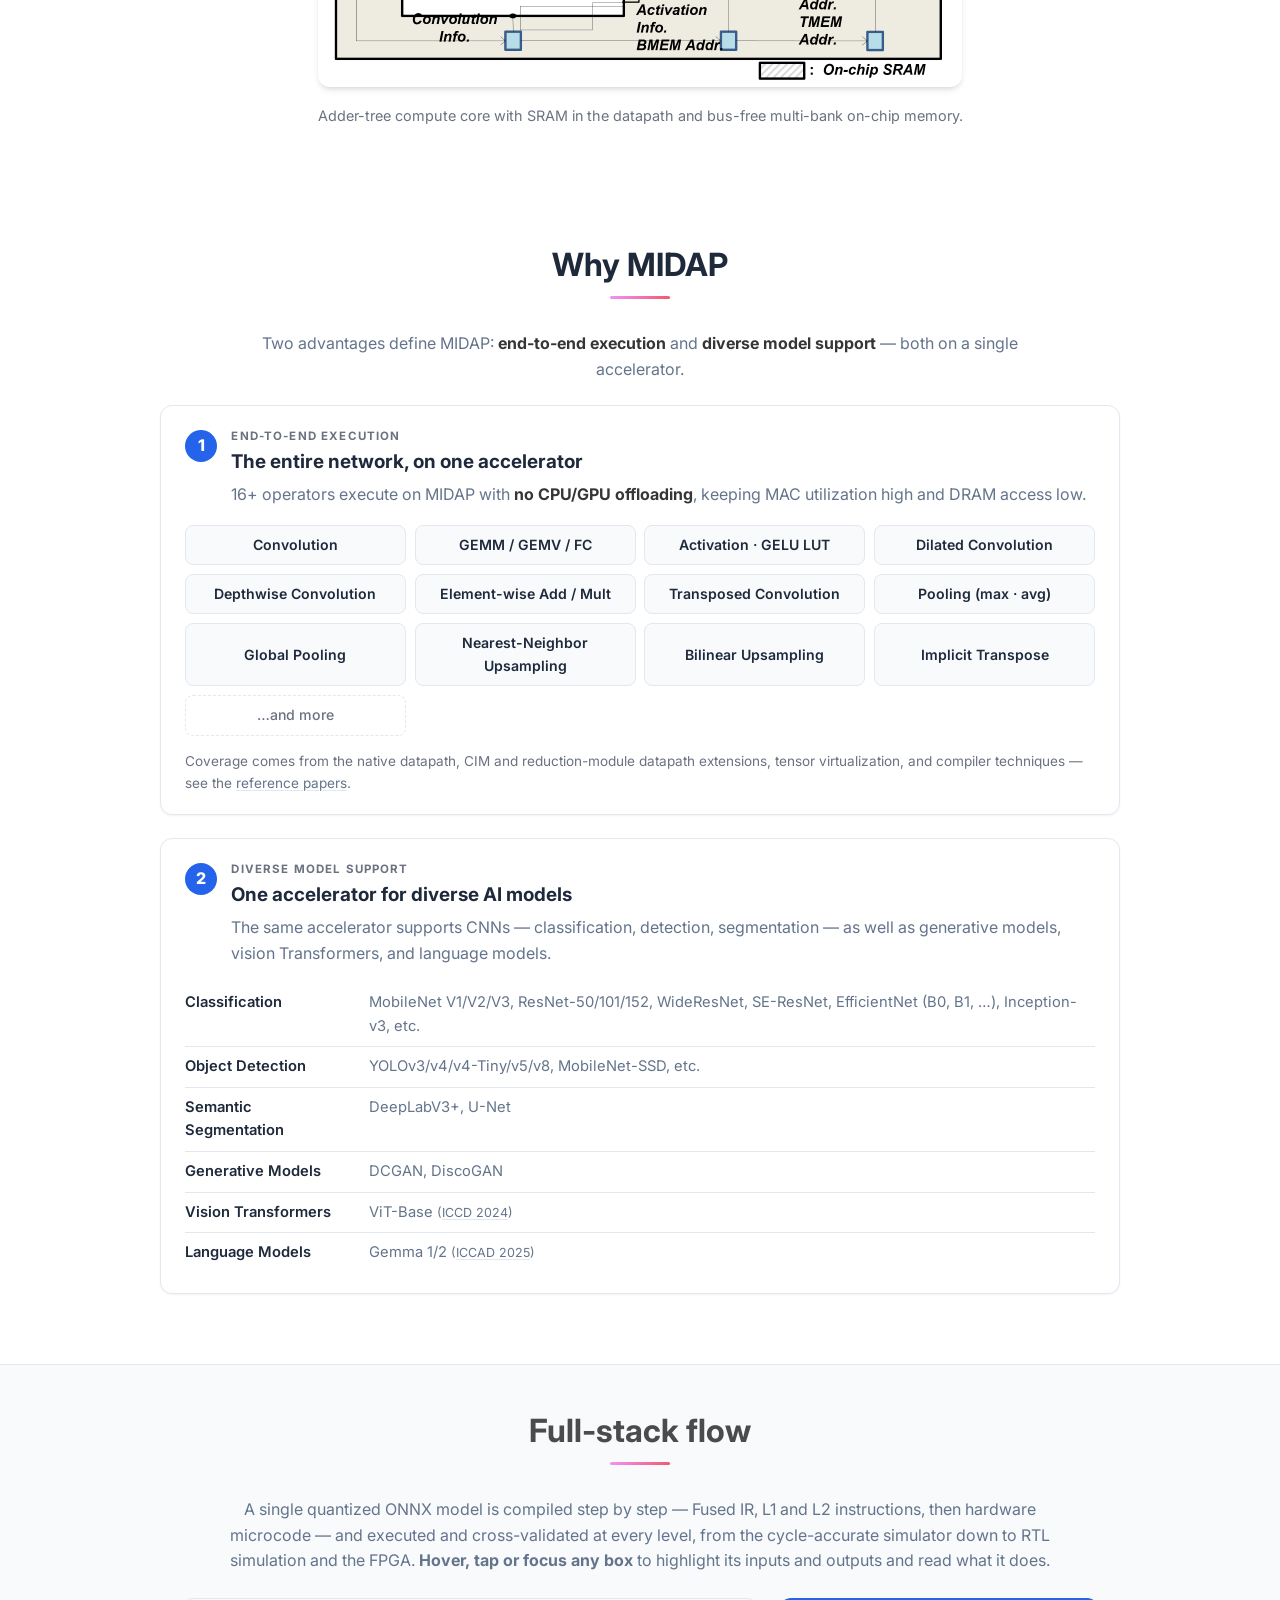
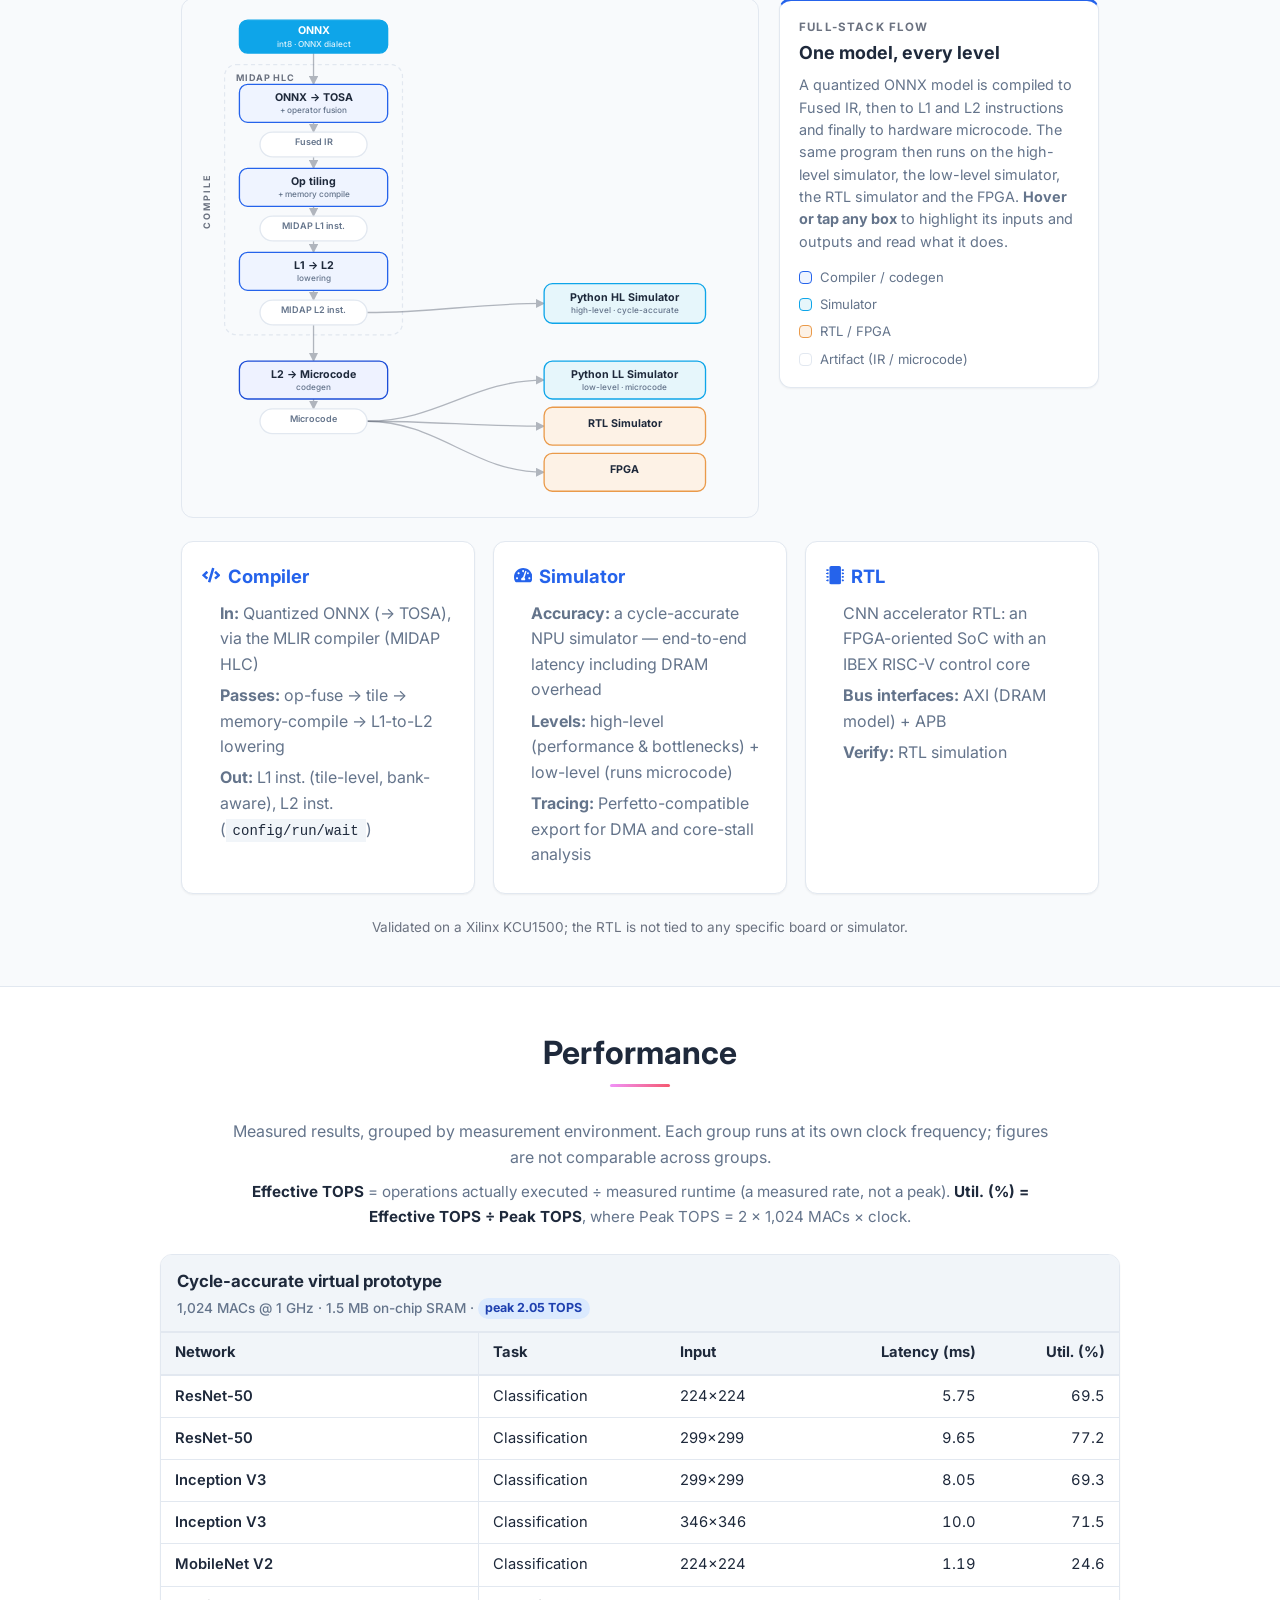
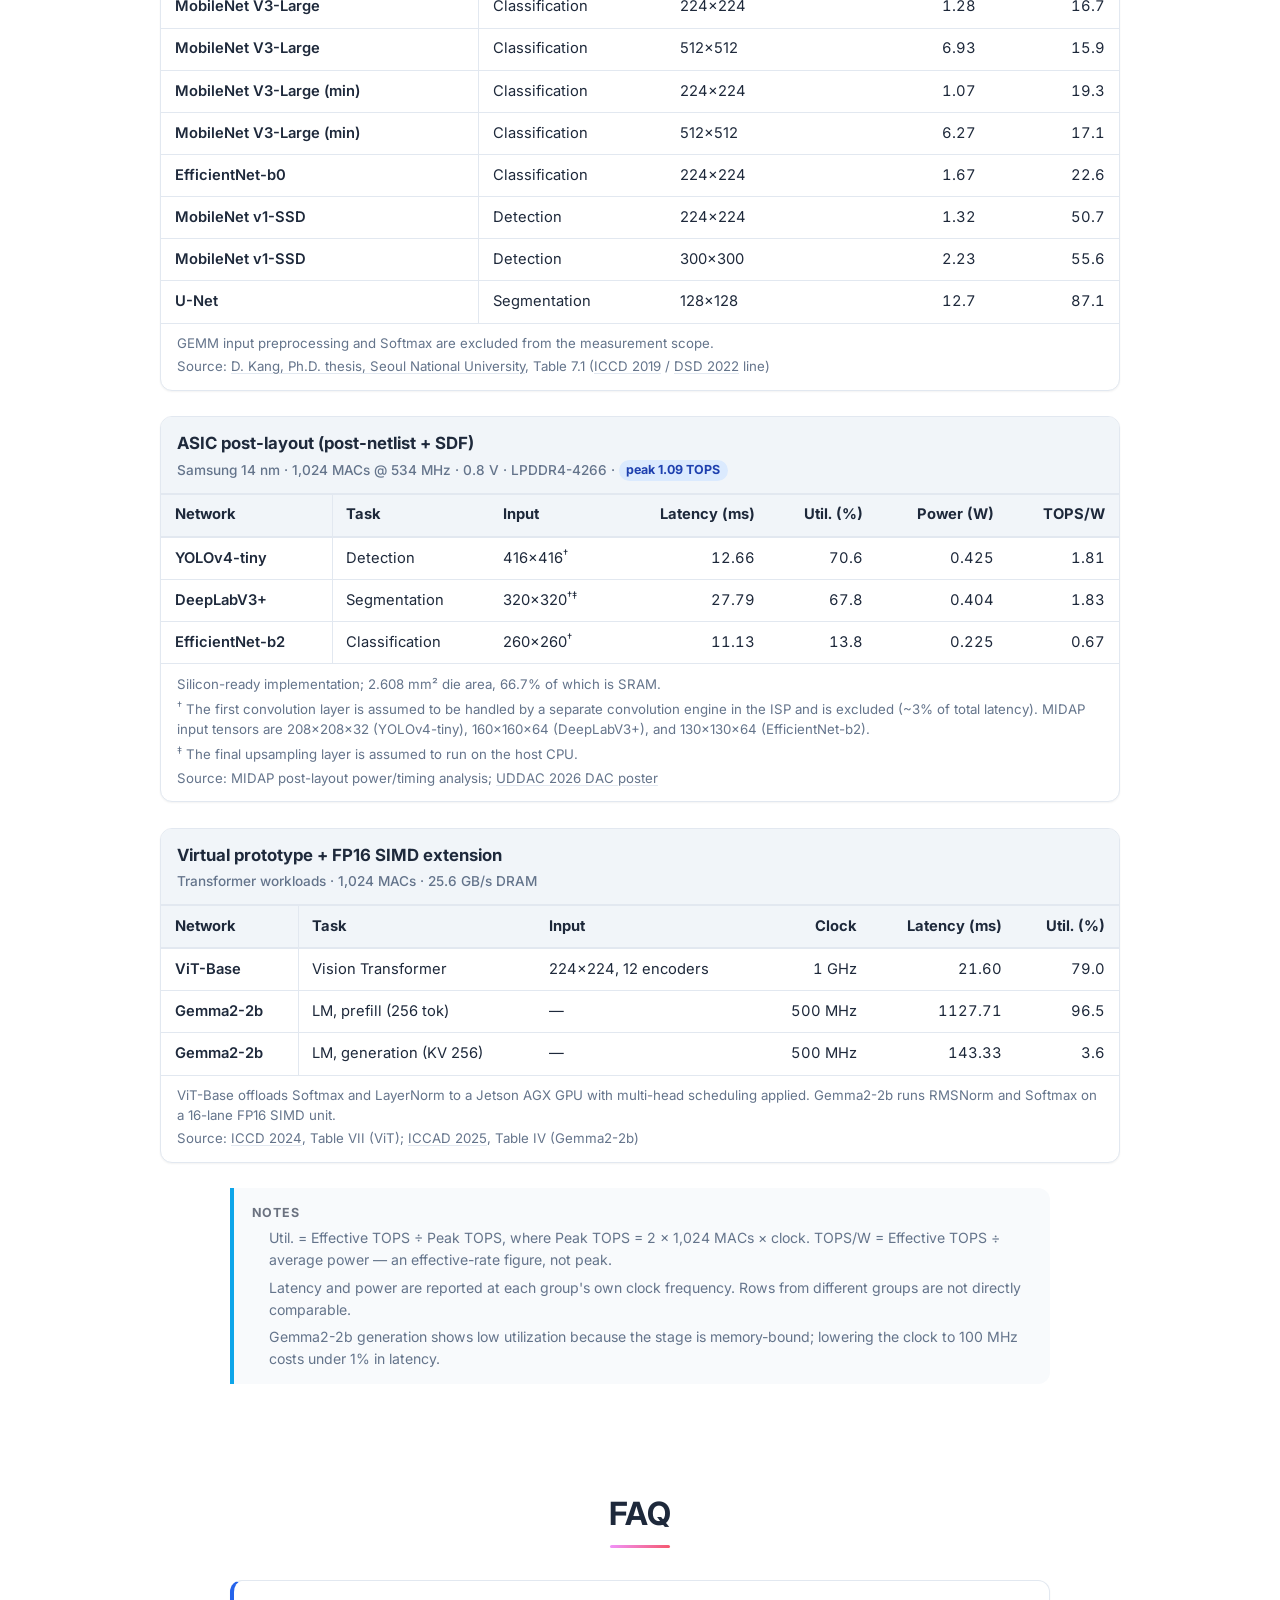
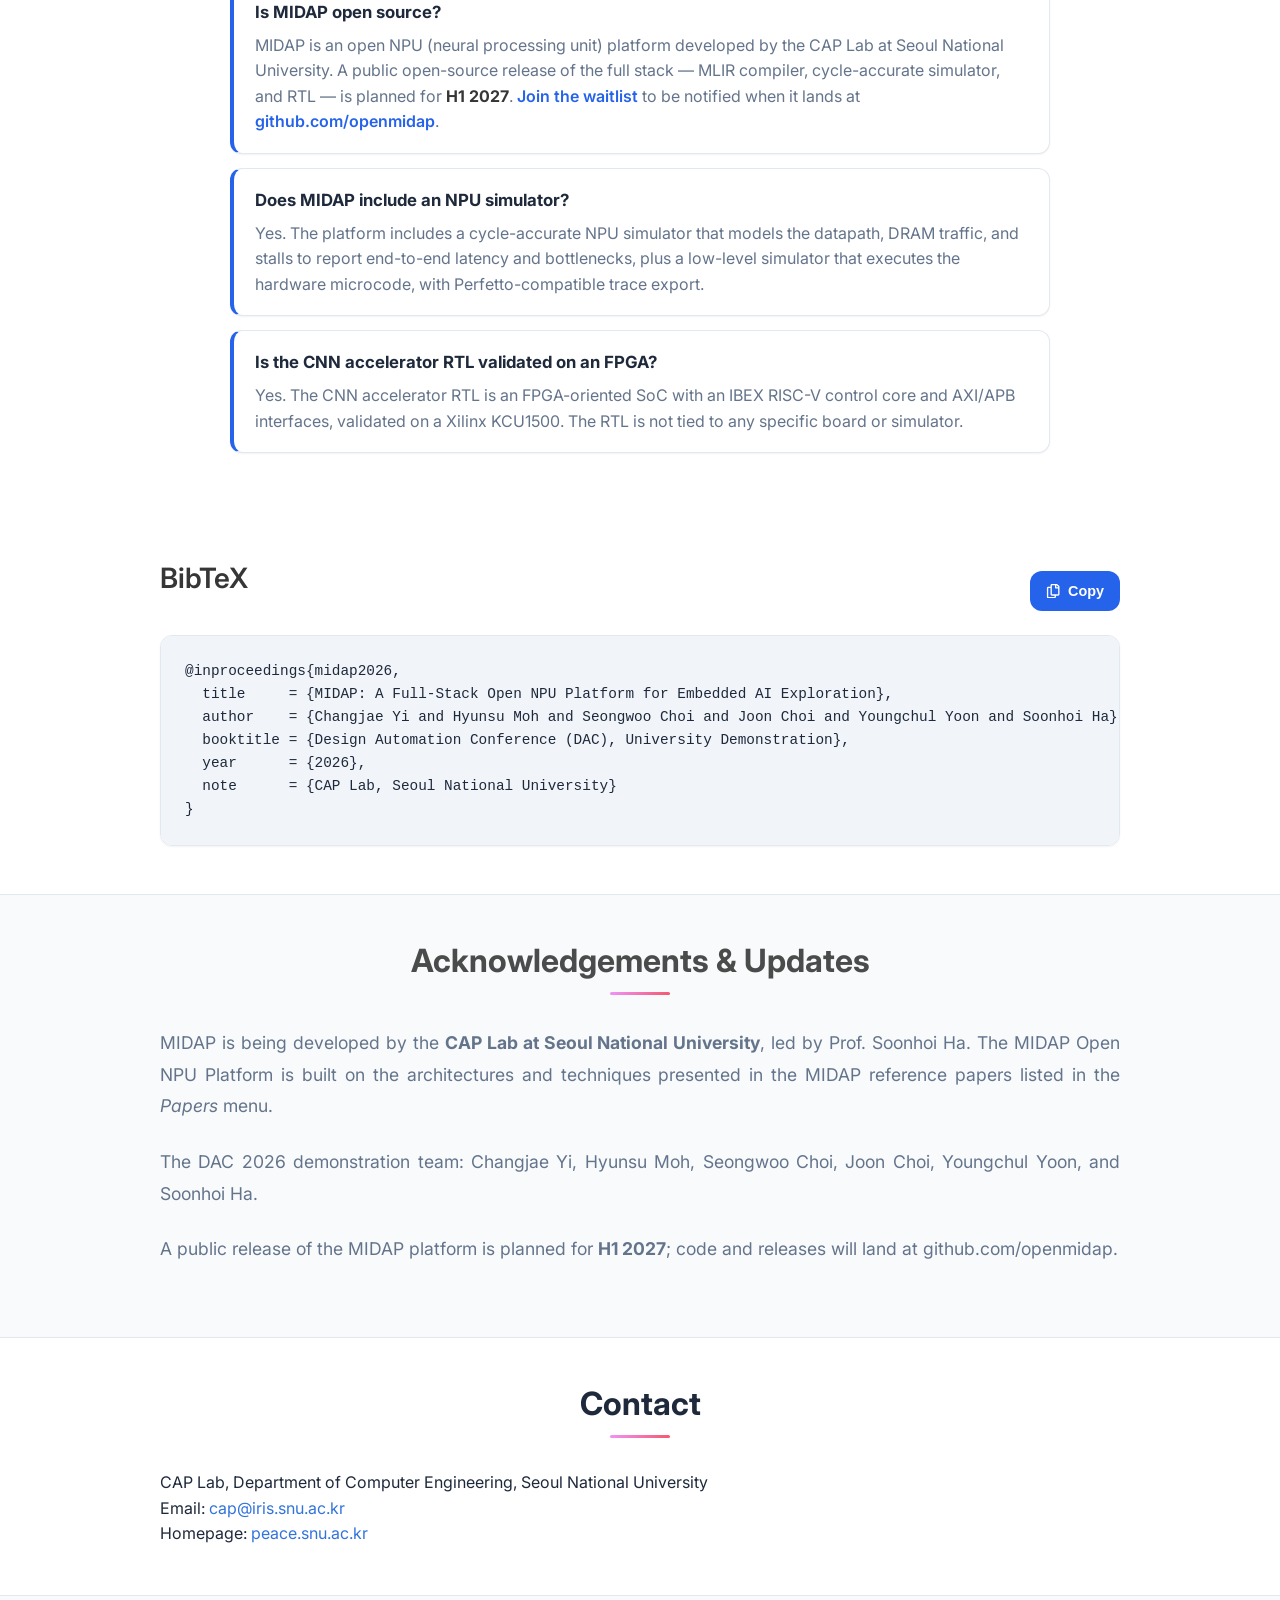
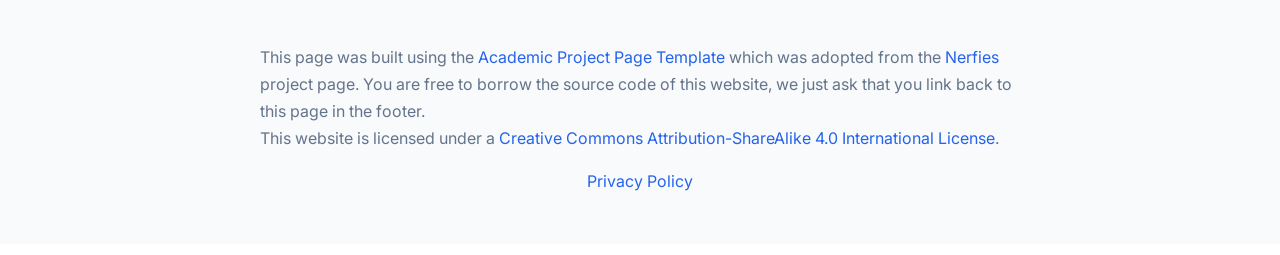
==== commit 5284676c: "feat: manual dark-mode toggle (extends WEB-009) Corner moon/sun button (rides the nav bar on desktop" ====
--- a/index.html
+++ b/index.html
@@ -51,6 +51,13 @@
   <link rel="icon" type="image/png" sizes="32x32" href="static/images/favicon-32.png">
   <link rel="apple-touch-icon" href="static/images/apple-touch-icon.png">
 
+  <script>
+    /* apply the visitor's stored theme choice before first paint */
+    try {
+      var t = localStorage.getItem('midap-theme');
+      if (t === 'light' || t === 'dark') document.documentElement.setAttribute('data-theme', t);
+    } catch (e) { /* storage blocked: follow the OS preference */ }
+  </script>
   <link rel="stylesheet" href="static/css/bulma.min.css">
   <link rel="stylesheet" href="static/css/index.css">
 
@@ -128,6 +135,8 @@
     <symbol id="i-gauge" viewBox="0 0 576 512"><path fill="currentColor" d="M288 32C128.94 32 0 160.94 0 320c0 52.8 14.25 102.26 39.06 144.8 5.61 9.62 16.3 15.2 27.44 15.2h443c11.14 0 21.83-5.58 27.44-15.2C561.75 422.26 576 372.8 576 320c0-159.06-128.94-288-288-288zm0 64c14.71 0 26.58 10.13 30.32 23.65-1.11 2.26-2.64 4.23-3.45 6.67l-9.22 27.67c-5.13 3.49-10.97 6.01-17.64 6.01-17.67 0-32-14.33-32-32S270.33 96 288 96zM96 384c-17.67 0-32-14.33-32-32s14.33-32 32-32 32 14.33 32 32-14.33 32-32 32zm48-160c-17.67 0-32-14.33-32-32s14.33-32 32-32 32 14.33 32 32-14.33 32-32 32zm246.77-72.41l-61.33 184C343.13 347.33 352 364.54 352 384c0 11.72-3.38 22.55-8.88 32H232.88c-5.5-9.45-8.88-20.28-8.88-32 0-33.94 26.5-61.43 59.9-63.59l61.34-184.01c4.17-12.56 17.73-19.45 30.36-15.17 12.57 4.19 19.35 17.79 15.17 30.36zm14.66 57.2l15.52-46.55c3.47-1.29 7.13-2.23 11.05-2.23 17.67 0 32 14.33 32 32s-14.33 32-32 32c-11.38-.01-20.89-6.28-26.57-15.22zM480 384c-17.67 0-32-14.33-32-32s14.33-32 32-32 32 14.33 32 32-14.33 32-32 32z"/></symbol>
     <symbol id="i-copy" viewBox="0 0 448 512"><path fill="currentColor" d="M433.941 65.941l-51.882-51.882A48 48 0 0 0 348.118 0H176c-26.51 0-48 21.49-48 48v48H48c-26.51 0-48 21.49-48 48v320c0 26.51 21.49 48 48 48h224c26.51 0 48-21.49 48-48v-48h80c26.51 0 48-21.49 48-48V99.882a48 48 0 0 0-14.059-33.941zM266 464H54a6 6 0 0 1-6-6V150a6 6 0 0 1 6-6h74v224c0 26.51 21.49 48 48 48h96v42a6 6 0 0 1-6 6zm128-96H182a6 6 0 0 1-6-6V54a6 6 0 0 1 6-6h106v88c0 13.255 10.745 24 24 24h88v202a6 6 0 0 1-6 6zm6-256h-64V48h9.632c1.591 0 3.117.632 4.243 1.757l48.368 48.368a6 6 0 0 1 1.757 4.243V112z"/></symbol>
     <symbol id="i-github" viewBox="0 0 496 512"><path fill="currentColor" d="M165.9 397.4c0 2-2.3 3.6-5.2 3.6-3.3.3-5.6-1.3-5.6-3.6 0-2 2.3-3.6 5.2-3.6 3-.3 5.6 1.3 5.6 3.6zm-31.1-4.5c-.7 2 1.3 4.3 4.3 4.9 2.6 1 5.6 0 6.2-2s-1.3-4.3-4.3-5.2c-2.6-.7-5.5.3-6.2 2.3zm44.2-1.7c-2.9.7-4.9 2.6-4.6 4.9.3 2 2.9 3.3 5.9 2.6 2.9-.7 4.9-2.6 4.6-4.6-.3-1.9-3-3.2-5.9-2.9zM244.8 8C106.1 8 0 113.3 0 252c0 110.9 69.8 205.8 169.5 239.2 12.8 2.3 17.3-5.6 17.3-12.1 0-6.2-.3-40.4-.3-61.4 0 0-70 15-84.7-29.8 0 0-11.4-29.1-27.8-36.6 0 0-22.9-15.7 1.6-15.4 0 0 24.9 2 38.6 25.8 21.9 38.6 58.6 27.5 72.9 20.9 2.3-16 8.8-27.1 16-33.7-55.9-6.2-112.3-14.3-112.3-110.5 0-27.5 7.6-41.3 23.6-58.9-2.6-6.5-11.1-33.3 2.6-67.9 20.9-6.5 69 27 69 27 20-5.6 41.5-8.5 62.8-8.5s42.8 2.9 62.8 8.5c0 0 48.1-33.6 69-27 13.7 34.7 5.2 61.4 2.6 67.9 16 17.7 25.8 31.5 25.8 58.9 0 96.5-58.9 104.2-114.8 110.5 9.2 7.9 17 22.9 17 46.4 0 33.7-.3 75.4-.3 83.6 0 6.5 4.6 14.4 17.3 12.1C428.2 457.8 496 362.9 496 252 496 113.3 383.5 8 244.8 8zM97.2 352.9c-1.3 1-1 3.3.7 5.2 1.6 1.6 3.9 2.3 5.2 1 1.3-1 1-3.3-.7-5.2-1.6-1.6-3.9-2.3-5.2-1zm-10.8-8.1c-.7 1.3.3 2.9 2.3 3.9 1.6 1 3.6.7 4.3-.7.7-1.3-.3-2.9-2.3-3.9-2-.6-3.6-.3-4.3.7zm32.4 35.6c-1.6 1.3-1 4.3 1.3 6.2 2.3 2.3 5.2 2.6 6.5 1 1.3-1.3.7-4.3-1.3-6.2-2.2-2.3-5.2-2.6-6.5-1zm-11.4-14.7c-1.6 1-1.6 3.6 0 5.9 1.6 2.3 4.3 3.3 5.6 2.3 1.6-1.3 1.6-3.9 0-6.2-1.4-2.3-4-3.3-5.6-2z"/></symbol>
+    <symbol id="i-moon" viewBox="0 0 512 512"><path fill="currentColor" d="M279.135 512c78.756 0 150.982-35.804 198.844-94.775 28.27-34.831-2.558-85.722-46.249-77.401-82.348 15.683-158.272-47.268-158.272-130.792 0-48.424 26.06-92.292 67.434-115.836 38.745-22.05 28.999-80.788-15.022-88.919A257.936 257.936 0 0 0 279.135 0c-141.36 0-256 114.575-256 256 0 141.36 114.576 256 256 256zm0-464c12.985 0 25.689 1.201 38.016 3.478-54.76 31.163-91.693 90.042-91.693 157.554 0 113.848 103.641 199.2 215.252 177.944C402.574 433.964 344.366 464 279.135 464c-114.875 0-208-93.125-208-208s93.125-208 208-208z"/></symbol>
+    <symbol id="i-sun" viewBox="0 0 512 512"><path fill="currentColor" d="M494.2 221.9l-59.8-40.5 13.7-71c2.6-13.2-1.6-26.8-11.1-36.4-9.6-9.5-23.2-13.7-36.2-11.1l-70.9 13.7-40.4-59.9c-15.1-22.3-51.9-22.3-67 0l-40.4 59.9-70.8-13.7C98 60.4 84.5 64.5 75 74.1c-9.5 9.6-13.7 23.1-11.1 36.3l13.7 71-59.8 40.5C6.6 229.5 0 242 0 255.5s6.7 26 17.8 33.5l59.8 40.5-13.7 71c-2.6 13.2 1.6 26.8 11.1 36.3 9.5 9.5 22.9 13.7 36.3 11.1l70.8-13.7 40.4 59.9C230 505.3 242.6 512 256 512s26-6.7 33.5-17.8l40.4-59.9 70.9 13.7c13.4 2.7 26.8-1.6 36.3-11.1 9.5-9.5 13.6-23.1 11.1-36.3l-13.7-71 59.8-40.5c11.1-7.5 17.8-20.1 17.8-33.5-.1-13.6-6.7-26.1-17.9-33.7zm-112.9 85.6l17.6 91.2-91-17.6L256 458l-51.9-77-90.9 17.6 17.6-91.2-76.8-52 76.8-52-17.6-91.2 91 17.6L256 53l51.9 76.9 91-17.6-17.6 91.1 76.8 52-76.8 52.1zM256 152c-57.3 0-104 46.7-104 104s46.7 104 104 104 104-46.7 104-104-46.7-104-104-104zm0 160c-30.9 0-56-25.1-56-56s25.1-56 56-56 56 25.1 56 56-25.1 56-56 56z"/></symbol>
   </svg>
 
   <nav class="site-nav" aria-label="Page sections">
@@ -649,6 +658,11 @@
       </button>
     </div>
 
+  <button class="theme-toggle" onclick="toggleTheme()" title="Toggle dark mode" aria-label="Toggle dark mode">
+    <svg class="fai icon-moon" aria-hidden="true"><use href="#i-moon"/></svg>
+    <svg class="fai icon-sun" aria-hidden="true"><use href="#i-sun"/></svg>
+  </button>
+
   <div class="more-works-container">
     <button class="more-works-btn" onclick="toggleMoreWorks()" title="MIDAP reference papers"
             aria-haspopup="true" aria-expanded="false" aria-controls="moreWorksDropdown">
--- a/static/css/index.css
+++ b/static/css/index.css
@@ -1856,8 +1856,17 @@
    hard-coded light-scheme colors (Bulma defaults, pills, flow-node fills).
    Images keep their light background by design (readability of diagrams).
    ========================================================================== */
+/* ==========================================================================
+   Dark mode (WEB-009) — follows the OS preference by default; the corner
+   moon/sun button forces a scheme via data-theme on <html> (persisted in
+   localStorage, applied pre-paint by an inline <head> bootstrap).
+   The two blocks below are GENERATED from one rule set:
+   (1) OS-dark, unless the visitor forced light; (2) forced dark.
+   Keep them in sync — edit one, mirror the other.
+   Images keep their light background by design (readability of diagrams).
+   ========================================================================== */
 @media (prefers-color-scheme: dark) {
-  :root {
+  :root:not([data-theme="light"]) {
     --primary-color: #3b82f6;
     --primary-hover: #60a5fa;
     --accent-color: #0ea5e9;
@@ -1869,48 +1878,169 @@
     --background-accent: #1e293b;
     --border-color: #2e3b52;
   }
-
-  /* Bulma defaults that carry hard-coded light-scheme colors */
-  .title, .subtitle,
-  .hero.is-light .title, .hero.is-light .subtitle,
-  .content h1, .content h2, .content h3, .content h4,
-  strong {
+  :root:not([data-theme="light"]) .title,
+  :root:not([data-theme="light"]) .subtitle,
+  :root:not([data-theme="light"]) .hero.is-light .title,
+  :root:not([data-theme="light"]) .hero.is-light .subtitle,
+  :root:not([data-theme="light"]) .content h1,
+  :root:not([data-theme="light"]) .content h2,
+  :root:not([data-theme="light"]) .content h3,
+  :root:not([data-theme="light"]) .content h4,
+  :root:not([data-theme="light"]) strong {
     color: var(--text-primary);
   }
-  a { color: #79a7ff; }
-  .hero.is-light { color: inherit; }
-
-  /* dark buttons: a light-gray fill would invert badly, keep a slate fill */
-  .button.is-dark {
+  :root:not([data-theme="light"]) a { color: #79a7ff;
+  }
+  :root:not([data-theme="light"]) .hero.is-light { color: inherit;
+  }
+  :root:not([data-theme="light"]) .button.is-dark {
     background: #2e3b52 !important;
   }
-
-  .site-nav { background: rgba(15, 23, 42, 0.86); }
-
-  /* status pills: deep fills + pale text (AA on their own backgrounds) */
-  .pill.ok      { background: #14532d; color: #bbf7d0; }
-  .pill.info    { background: #1e3a8a; color: #c3d6fe; }
-  .pill.soon    { background: #713f12; color: #fde68a; }
-  .pill.roadmap { background: #1e293b; color: #cbd5e1; }
-  .pill.warn    { background: #7f1d1d; color: #fecaca; }
-
-  .copy-code-btn.copied { color: #bbf7d0; border-color: #14532d; background: #14532d; }
-  .release-form-status.is-success { color: #4ade80; }
-  .release-form-status.is-error,
-  .field-error { color: #f87171; }
-
-  /* full-stack flow node fills (light pastels -> deep tints, same hue coding) */
-  .fsnode--compile rect { fill: #16233f; }
-  .fsnode--codegen rect { fill: #1a2347; }
-  .fsnode--sim rect     { fill: #0e2b38; }
-  :root { --fsflow-warm-bg: #33261a; }
-  .fsp-sw--compile { background: #16233f; }
-  .fsp-sw--sim { background: #0e2b38; }
-  .fsp-link:hover { background: #1e293b; }
-
-  /* diagrams stay on white for readability; frame them so they read as figures */
-  .midap-figure img,
-  .fsflow-board noscript img {
+  :root:not([data-theme="light"]) .site-nav { background: rgba(15, 23, 42, 0.86);
+  }
+  :root:not([data-theme="light"]) .pill.ok { background: #14532d; color: #bbf7d0;
+  }
+  :root:not([data-theme="light"]) .pill.info { background: #1e3a8a; color: #c3d6fe;
+  }
+  :root:not([data-theme="light"]) .pill.soon { background: #713f12; color: #fde68a;
+  }
+  :root:not([data-theme="light"]) .pill.roadmap { background: #1e293b; color: #cbd5e1;
+  }
+  :root:not([data-theme="light"]) .pill.warn { background: #7f1d1d; color: #fecaca;
+  }
+  :root:not([data-theme="light"]) .copy-code-btn.copied { color: #bbf7d0; border-color: #14532d; background: #14532d;
+  }
+  :root:not([data-theme="light"]) .release-form-status.is-success { color: #4ade80;
+  }
+  :root:not([data-theme="light"]) .release-form-status.is-error,
+  :root:not([data-theme="light"]) .field-error { color: #f87171;
+  }
+  :root:not([data-theme="light"]) .fsnode--compile rect { fill: #16233f;
+  }
+  :root:not([data-theme="light"]) .fsnode--codegen rect { fill: #1a2347;
+  }
+  :root:not([data-theme="light"]) .fsnode--sim rect { fill: #0e2b38;
+  }
+  :root:not([data-theme="light"]) { --fsflow-warm-bg: #33261a;
+  }
+  :root:not([data-theme="light"]) .fsp-sw--compile { background: #16233f;
+  }
+  :root:not([data-theme="light"]) .fsp-sw--sim { background: #0e2b38;
+  }
+  :root:not([data-theme="light"]) .fsp-link:hover { background: #1e293b;
+  }
+  :root:not([data-theme="light"]) .midap-figure img,
+  :root:not([data-theme="light"]) .fsflow-board noscript img {
     border: 1px solid var(--border-color);
   }
 }
+
+  :root[data-theme="dark"] {
+    --primary-color: #3b82f6;
+    --primary-hover: #60a5fa;
+    --accent-color: #0ea5e9;
+    --text-primary: #e6ecf5;
+    --text-secondary: #a7b4c7;
+    --text-light: #8b99ad;
+    --background-primary: #0f172a;
+    --background-secondary: #172033;
+    --background-accent: #1e293b;
+    --border-color: #2e3b52;
+  }
+  :root[data-theme="dark"] .title,
+  :root[data-theme="dark"] .subtitle,
+  :root[data-theme="dark"] .hero.is-light .title,
+  :root[data-theme="dark"] .hero.is-light .subtitle,
+  :root[data-theme="dark"] .content h1,
+  :root[data-theme="dark"] .content h2,
+  :root[data-theme="dark"] .content h3,
+  :root[data-theme="dark"] .content h4,
+  :root[data-theme="dark"] strong {
+    color: var(--text-primary);
+  }
+  :root[data-theme="dark"] a { color: #79a7ff;
+  }
+  :root[data-theme="dark"] .hero.is-light { color: inherit;
+  }
+  :root[data-theme="dark"] .button.is-dark {
+    background: #2e3b52 !important;
+  }
+  :root[data-theme="dark"] .site-nav { background: rgba(15, 23, 42, 0.86);
+  }
+  :root[data-theme="dark"] .pill.ok { background: #14532d; color: #bbf7d0;
+  }
+  :root[data-theme="dark"] .pill.info { background: #1e3a8a; color: #c3d6fe;
+  }
+  :root[data-theme="dark"] .pill.soon { background: #713f12; color: #fde68a;
+  }
+  :root[data-theme="dark"] .pill.roadmap { background: #1e293b; color: #cbd5e1;
+  }
+  :root[data-theme="dark"] .pill.warn { background: #7f1d1d; color: #fecaca;
+  }
+  :root[data-theme="dark"] .copy-code-btn.copied { color: #bbf7d0; border-color: #14532d; background: #14532d;
+  }
+  :root[data-theme="dark"] .release-form-status.is-success { color: #4ade80;
+  }
+  :root[data-theme="dark"] .release-form-status.is-error,
+  :root[data-theme="dark"] .field-error { color: #f87171;
+  }
+  :root[data-theme="dark"] .fsnode--compile rect { fill: #16233f;
+  }
+  :root[data-theme="dark"] .fsnode--codegen rect { fill: #1a2347;
+  }
+  :root[data-theme="dark"] .fsnode--sim rect { fill: #0e2b38;
+  }
+  :root[data-theme="dark"] { --fsflow-warm-bg: #33261a;
+  }
+  :root[data-theme="dark"] .fsp-sw--compile { background: #16233f;
+  }
+  :root[data-theme="dark"] .fsp-sw--sim { background: #0e2b38;
+  }
+  :root[data-theme="dark"] .fsp-link:hover { background: #1e293b;
+  }
+  :root[data-theme="dark"] .midap-figure img,
+  :root[data-theme="dark"] .fsflow-board noscript img {
+    border: 1px solid var(--border-color);
+  }
+
+/* --- Corner theme toggle (rides the nav bar with the other corner actions) - */
+.theme-toggle {
+  order: 3; /* visually last in the corner cluster */
+  width: 2.65rem;
+  height: 2.65rem;
+  padding: 0;
+  display: inline-flex;
+  align-items: center;
+  justify-content: center;
+  font-size: 1rem;
+  color: var(--text-primary);
+  background: var(--background-primary);
+  border: 2px solid var(--border-color);
+  border-radius: 50%;
+  box-shadow: var(--shadow-md);
+  cursor: pointer;
+  transition: var(--transition);
+}
+.theme-toggle:hover {
+  transform: translateY(-2px);
+  box-shadow: var(--shadow-lg);
+  border-color: var(--primary-color);
+  color: var(--primary-color);
+}
+.theme-toggle:focus-visible {
+  outline: 2px solid var(--primary-color);
+  outline-offset: 2px;
+}
+/* moon shows while light is active, sun while dark is active (mirrors the
+   generated dark blocks above — keep in sync) */
+.theme-toggle .icon-sun { display: none; }
+@media (prefers-color-scheme: dark) {
+  :root:not([data-theme="light"]) .theme-toggle .icon-moon { display: none; }
+  :root:not([data-theme="light"]) .theme-toggle .icon-sun { display: inline-block; }
+}
+:root[data-theme="dark"] .theme-toggle .icon-moon { display: none; }
+:root[data-theme="dark"] .theme-toggle .icon-sun { display: inline-block; }
+
+@media screen and (max-width: 768px) {
+  .theme-toggle { width: 2.35rem; height: 2.35rem; font-size: 0.9rem; }
+}
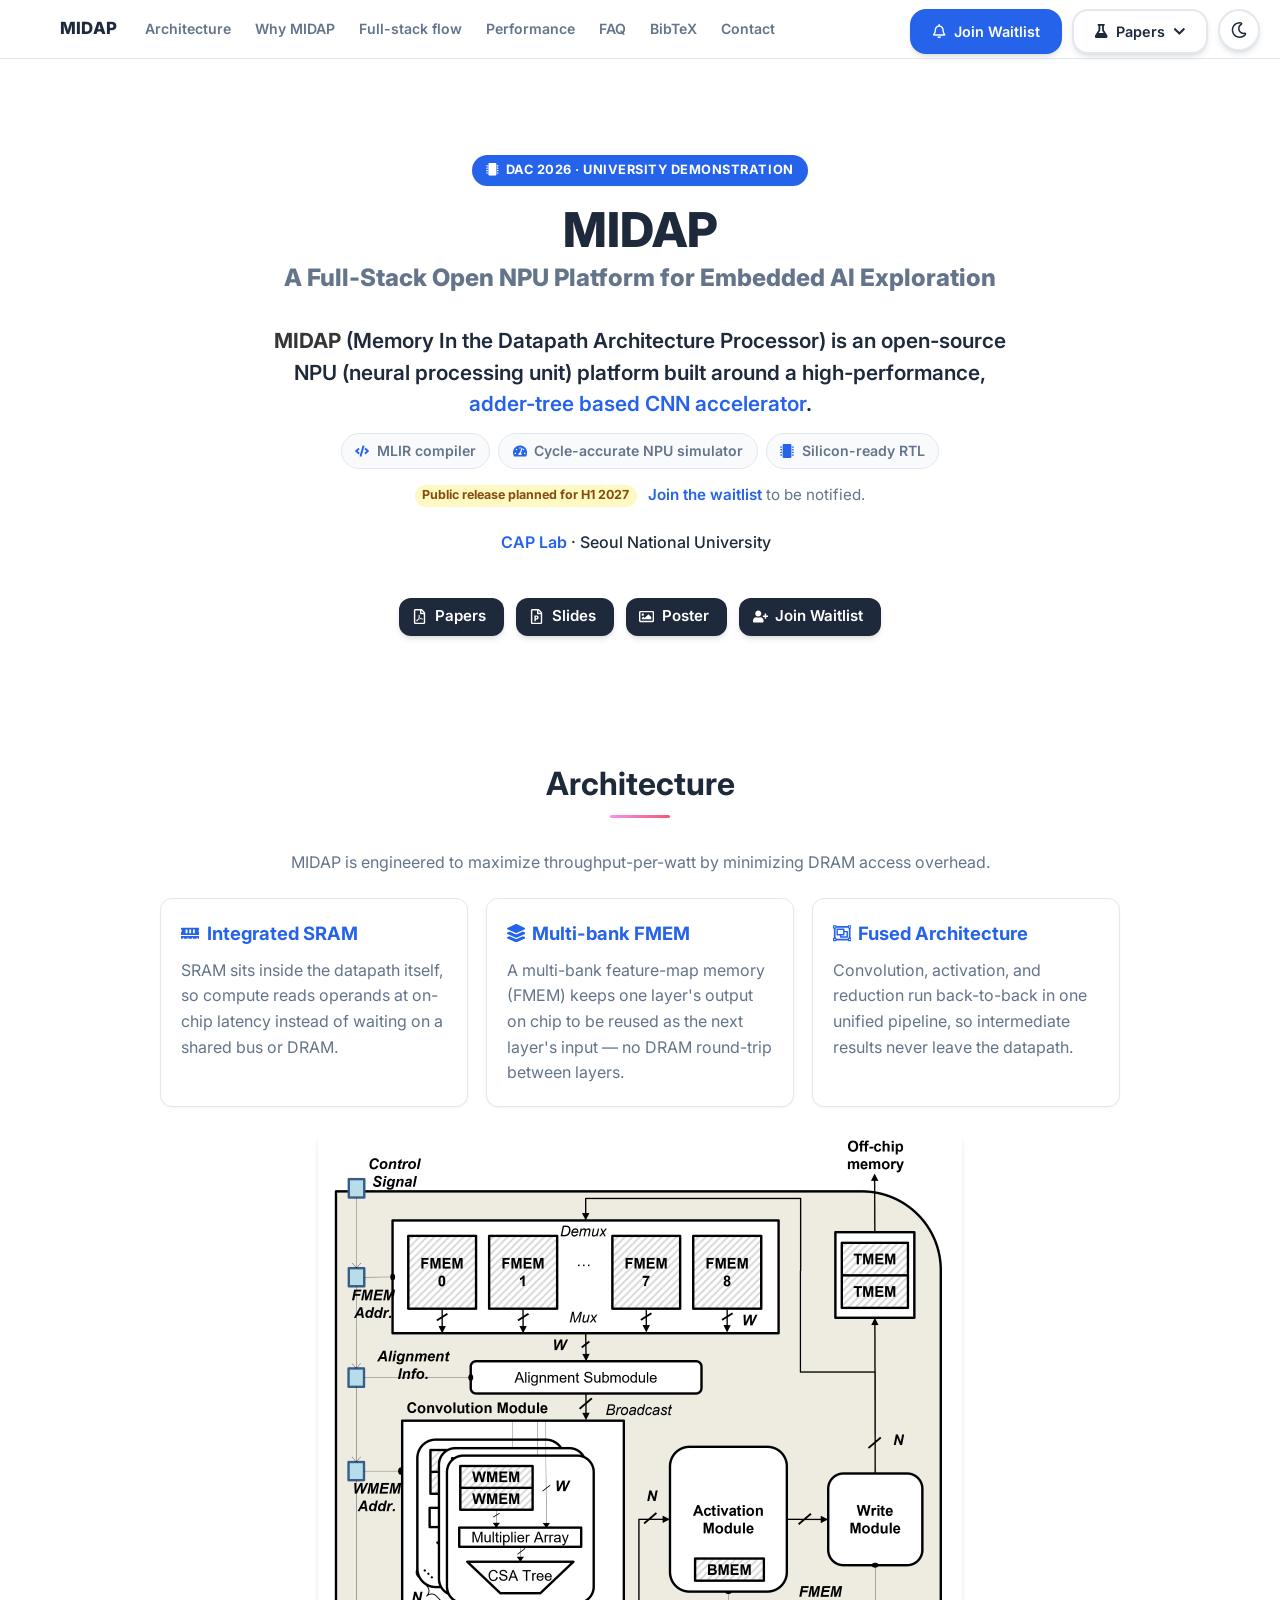
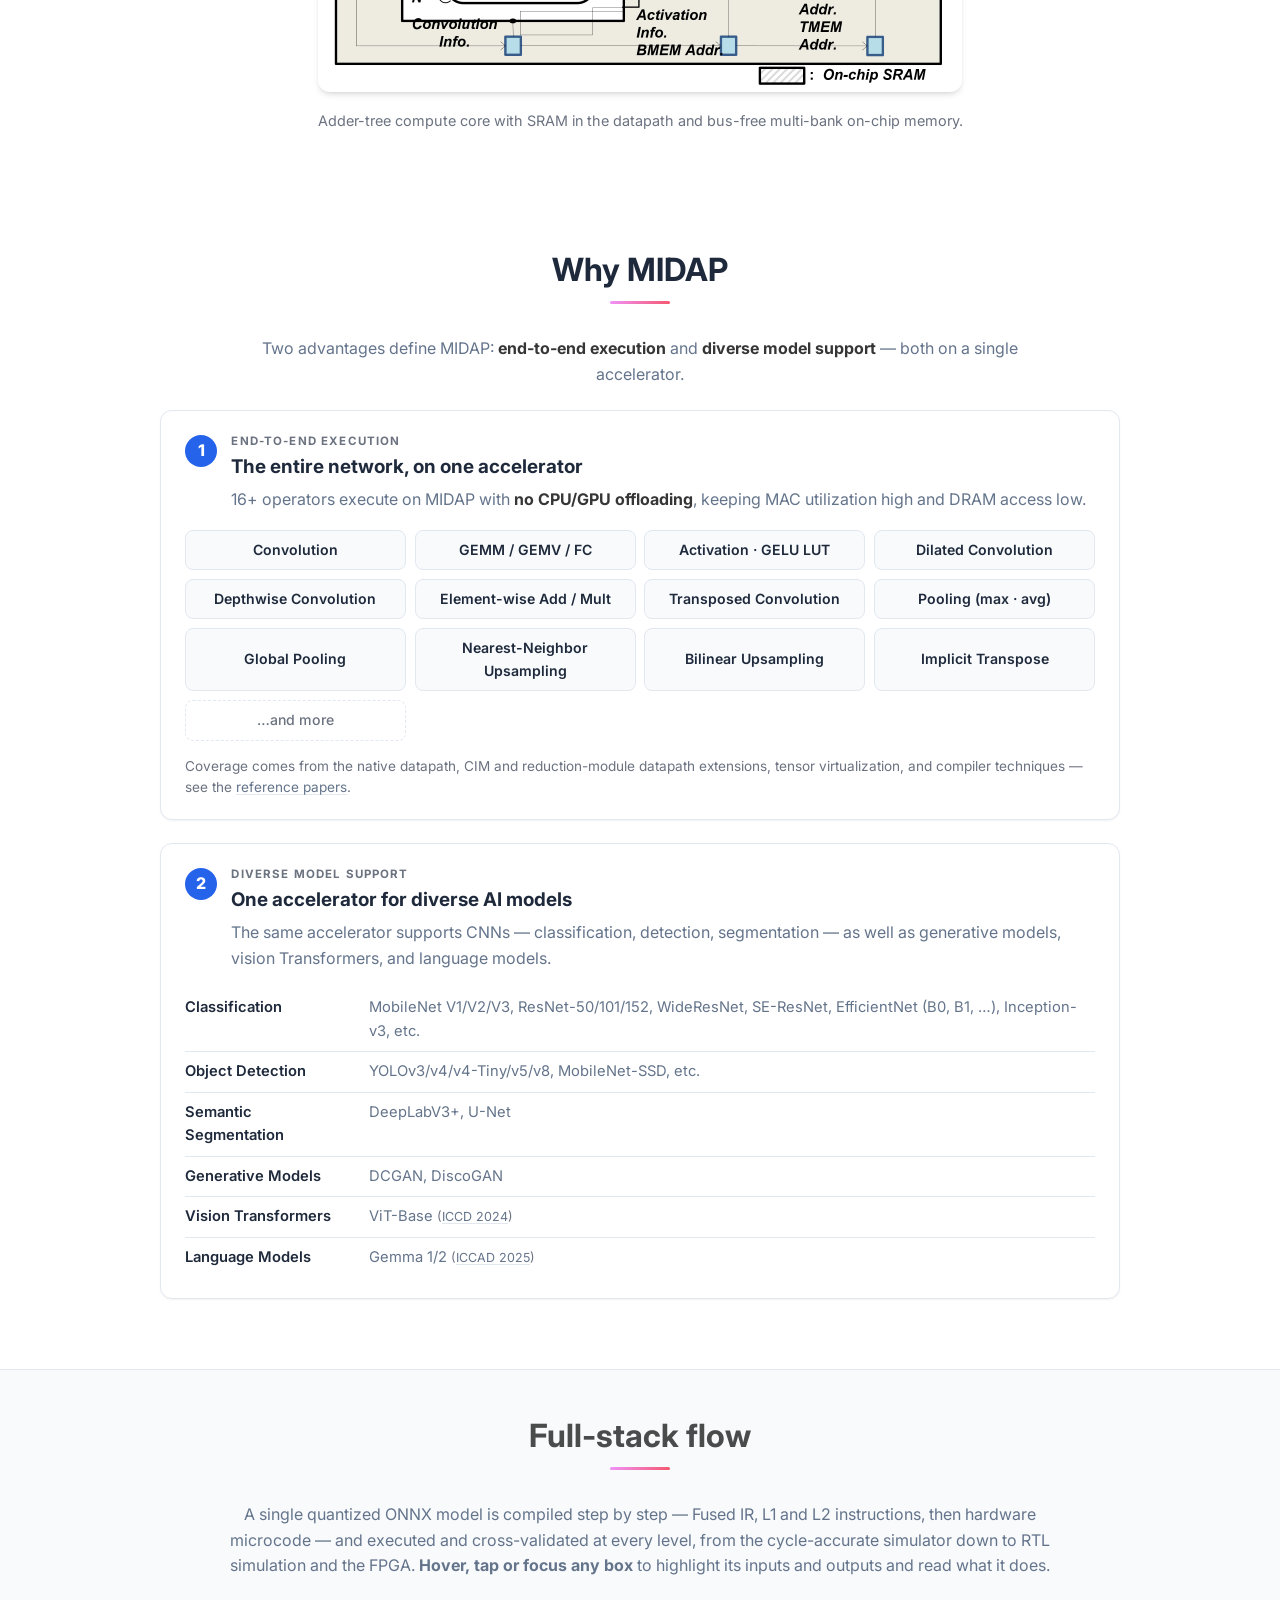
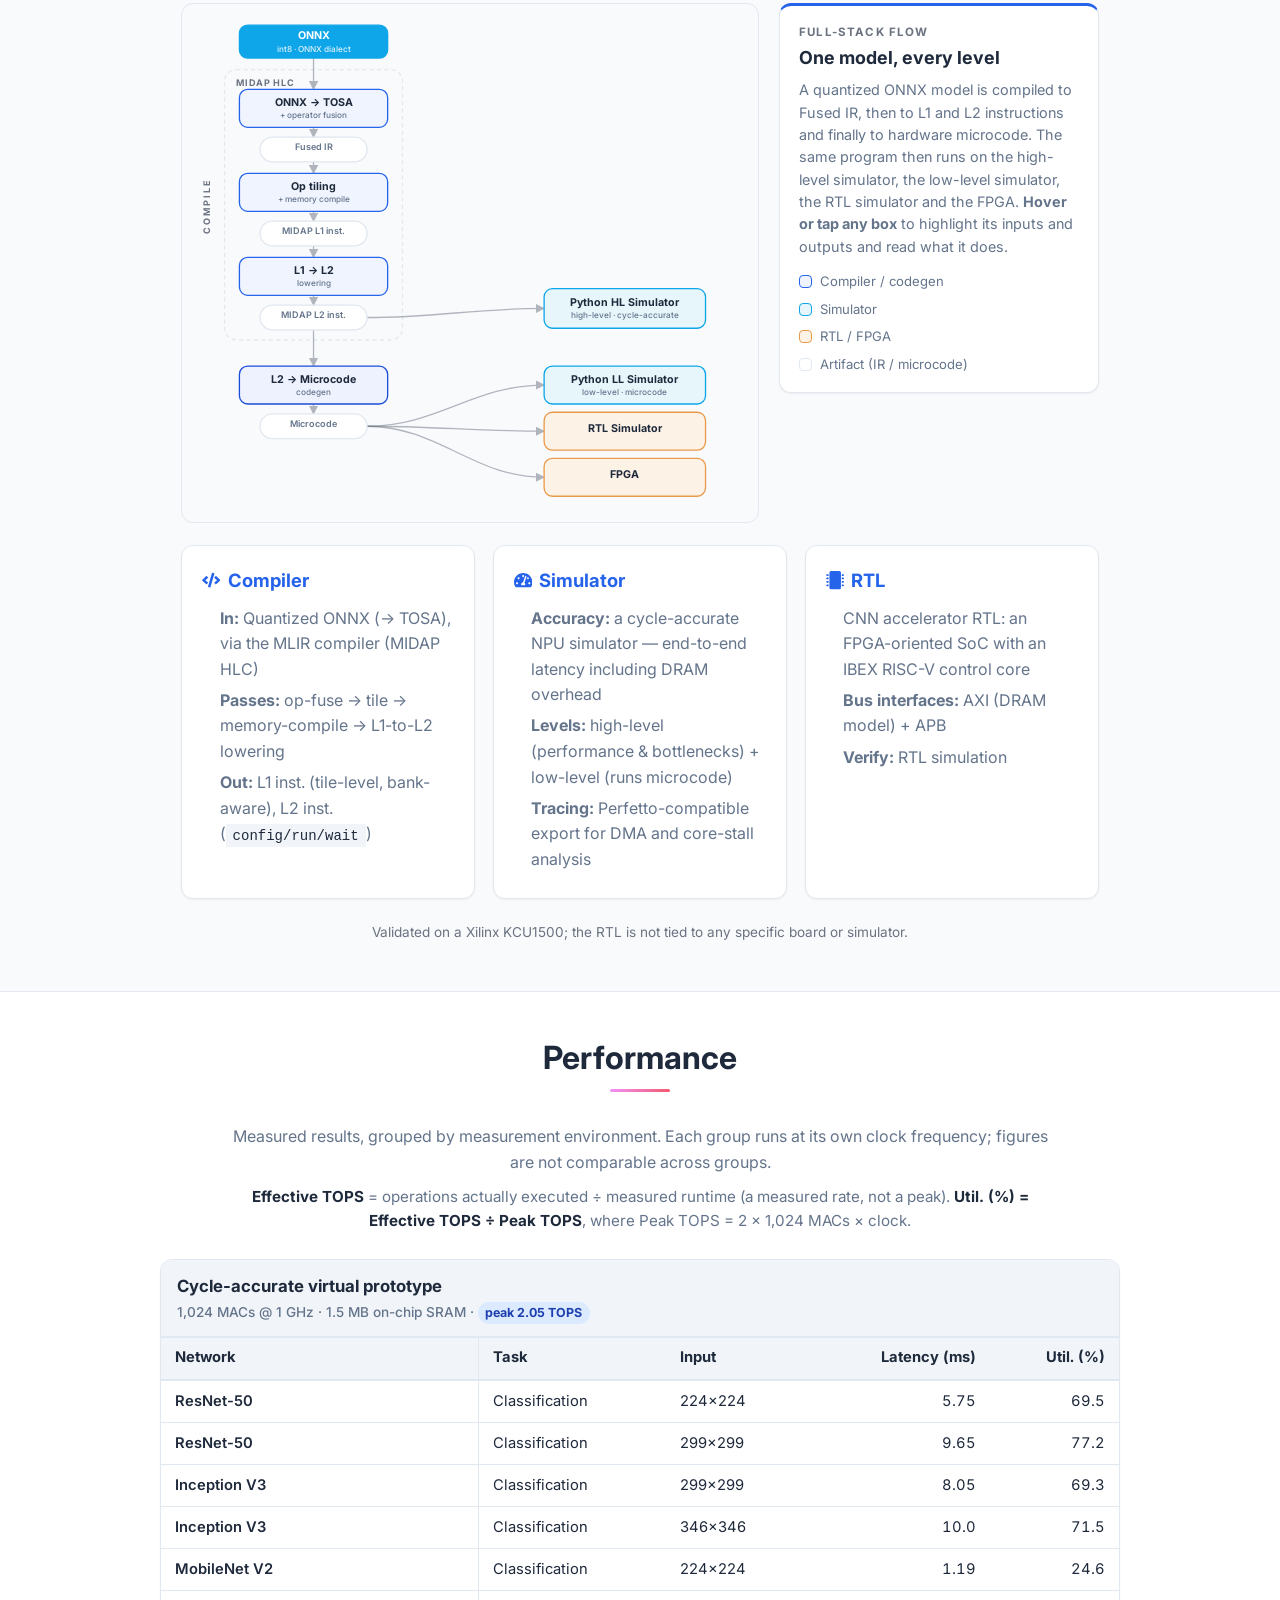
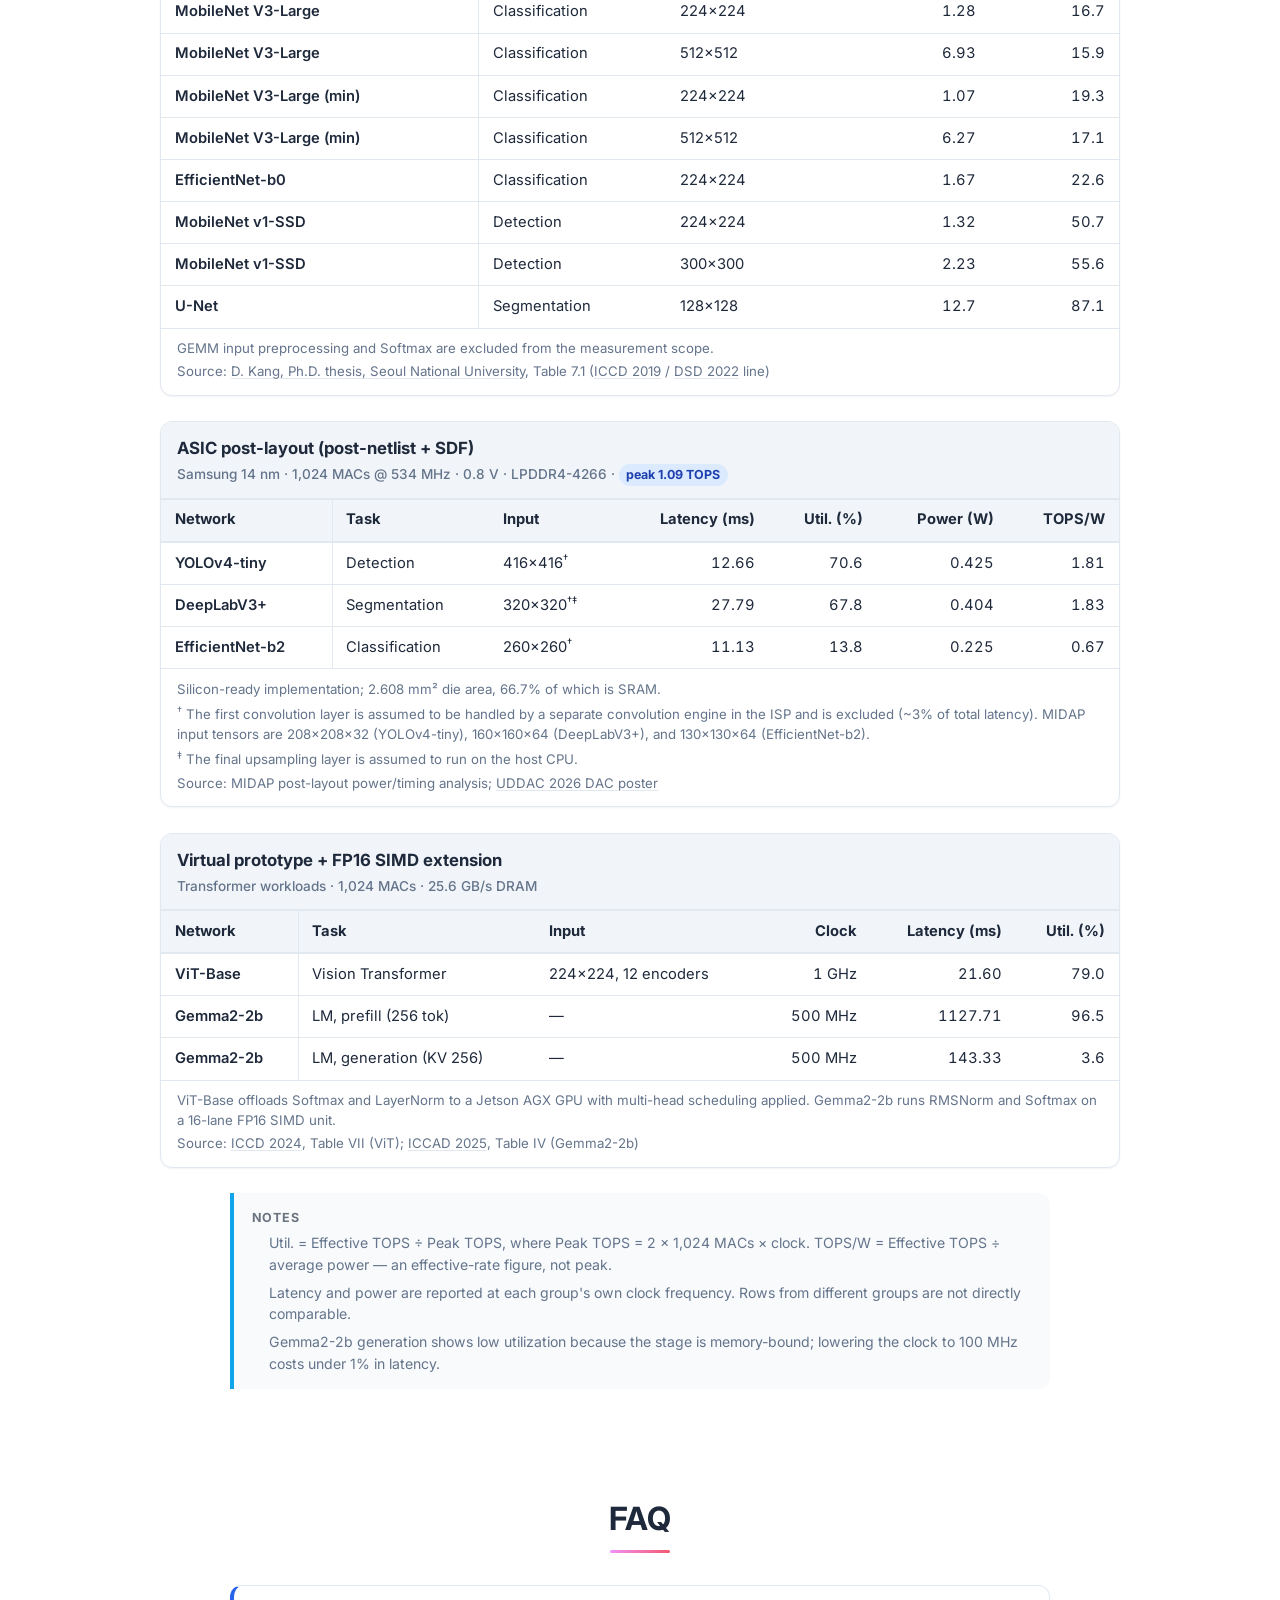
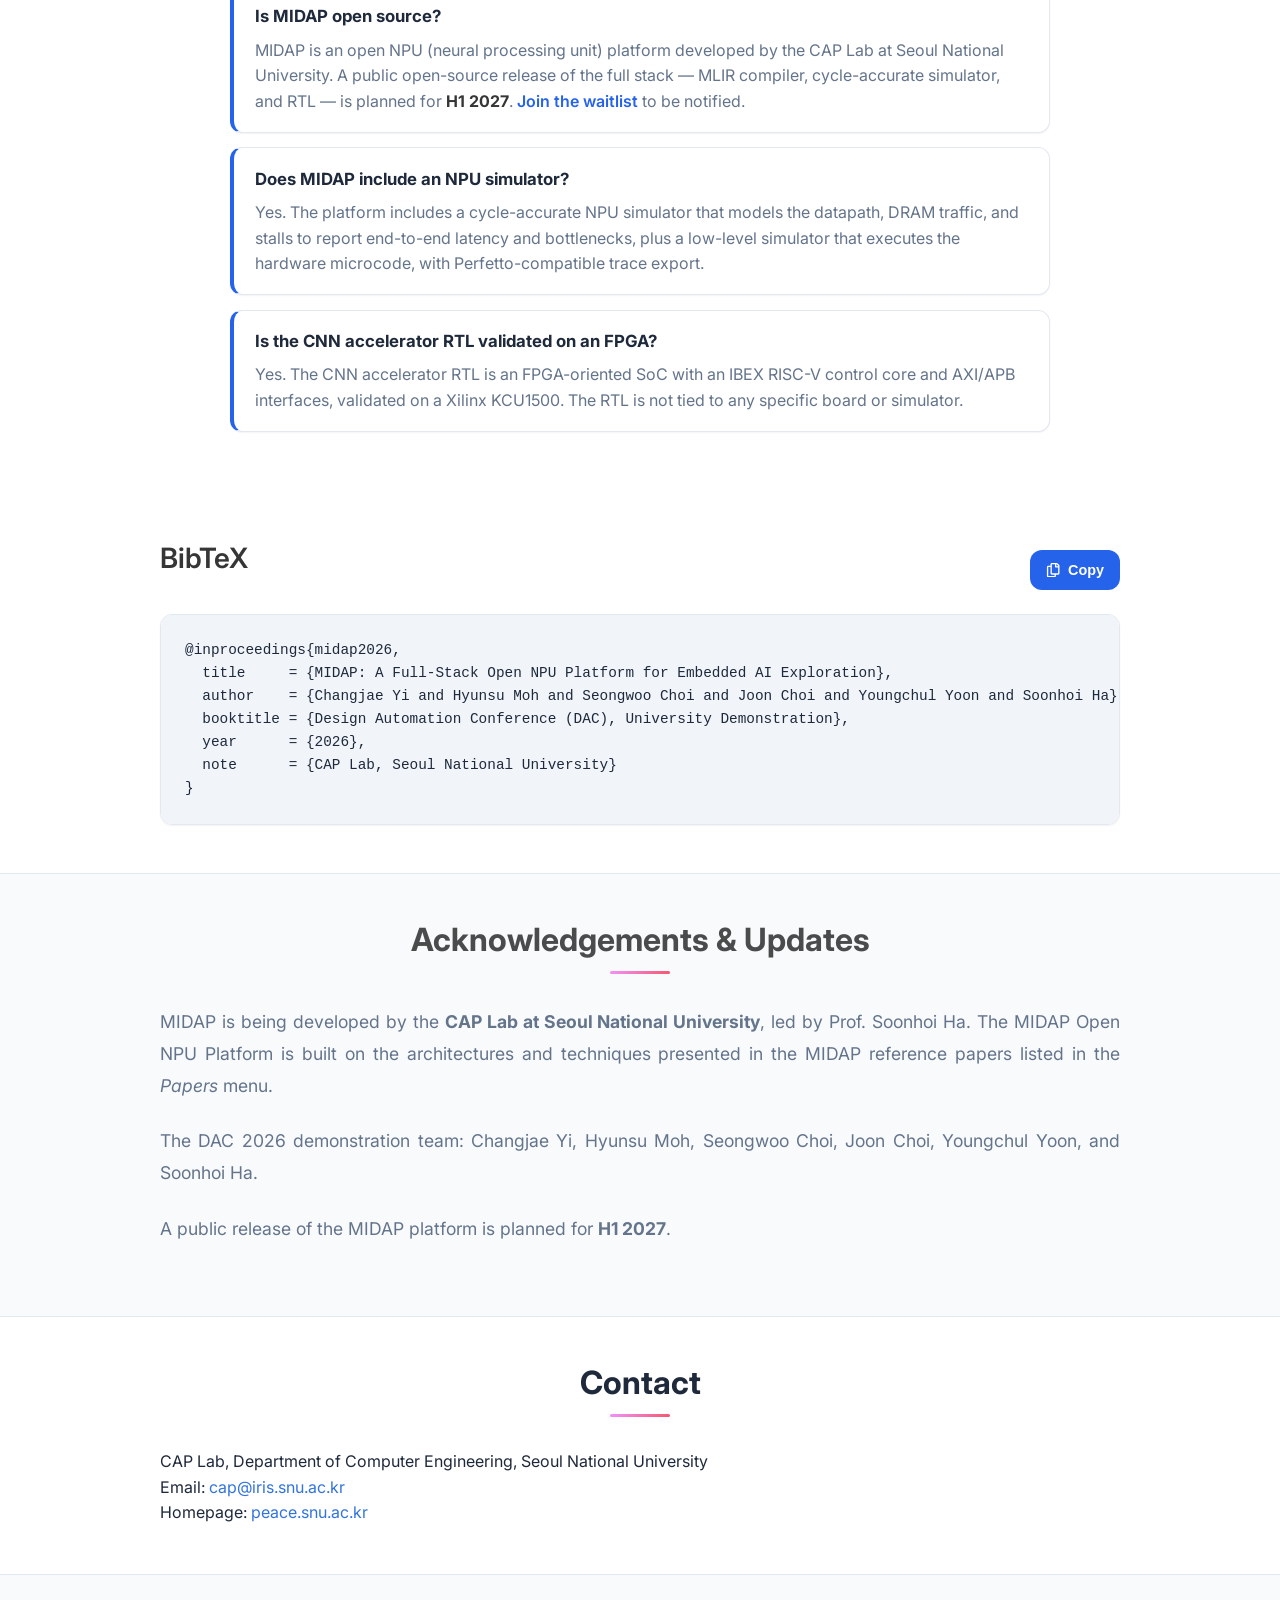
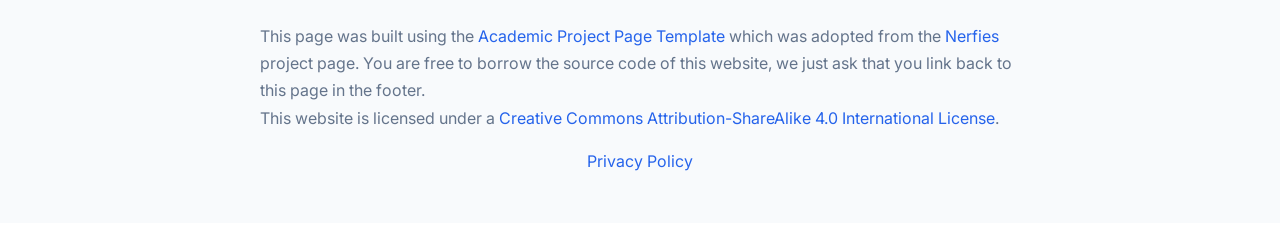
==== commit 7946a351: "fix: remove undecided release-location claims and the GitHub button The public-release repository ad" ====
--- a/index.html
+++ b/index.html
@@ -77,7 +77,6 @@
     "programmingLanguage": ["Python", "C++", "MLIR", "SystemVerilog"],
     "author": {"@type": "Organization", "name": "CAP Lab, Seoul National University", "url": "https://peace.snu.ac.kr"},
     "publisher": {"@type": "Organization", "name": "CAP Lab, Seoul National University", "url": "https://peace.snu.ac.kr"},
-    "codeRepository": "https://github.com/openmidap",
     "keywords": ["NPU", "neural processing unit", "open-source NPU", "NPU simulator", "CNN accelerator", "adder-tree", "MLIR", "cycle-accurate simulator", "RTL", "FPGA", "embedded AI"]
   }
   </script>
@@ -90,7 +89,7 @@
       {
         "@type": "Question",
         "name": "Is MIDAP open source?",
-        "acceptedAnswer": {"@type": "Answer", "text": "MIDAP is an open NPU (neural processing unit) platform developed by the CAP Lab at Seoul National University. A public open-source release of the full stack — MLIR compiler, cycle-accurate simulator, and RTL — is planned for H1 2027. Join the waitlist to be notified when it lands at github.com/openmidap."}
+        "acceptedAnswer": {"@type": "Answer", "text": "MIDAP is an open NPU (neural processing unit) platform developed by the CAP Lab at Seoul National University. A public open-source release of the full stack — MLIR compiler, cycle-accurate simulator, and RTL — is planned for H1 2027. Join the waitlist to be notified."}
       },
       {
         "@type": "Question",
@@ -134,7 +133,6 @@
     <symbol id="i-code" viewBox="0 0 640 512"><path fill="currentColor" d="M278.9 511.5l-61-17.7c-6.4-1.8-10-8.5-8.2-14.9L346.2 8.7c1.8-6.4 8.5-10 14.9-8.2l61 17.7c6.4 1.8 10 8.5 8.2 14.9L293.8 503.3c-1.9 6.4-8.5 10.1-14.9 8.2zm-114-112.2l43.5-46.4c4.6-4.9 4.3-12.7-.8-17.2L117 256l90.6-79.7c5.1-4.5 5.5-12.3.8-17.2l-43.5-46.4c-4.5-4.8-12.1-5.1-17-.5L3.8 247.2c-5.1 4.7-5.1 12.8 0 17.5l144.1 135.1c4.9 4.6 12.5 4.4 17-.5zm327.2.6l144.1-135.1c5.1-4.7 5.1-12.8 0-17.5L492.1 112.1c-4.8-4.5-12.4-4.3-17 .5L431.6 159c-4.6 4.9-4.3 12.7.8 17.2L523 256l-90.6 79.7c-5.1 4.5-5.5 12.3-.8 17.2l43.5 46.4c4.5 4.9 12.1 5.1 17 .6z"/></symbol>
     <symbol id="i-gauge" viewBox="0 0 576 512"><path fill="currentColor" d="M288 32C128.94 32 0 160.94 0 320c0 52.8 14.25 102.26 39.06 144.8 5.61 9.62 16.3 15.2 27.44 15.2h443c11.14 0 21.83-5.58 27.44-15.2C561.75 422.26 576 372.8 576 320c0-159.06-128.94-288-288-288zm0 64c14.71 0 26.58 10.13 30.32 23.65-1.11 2.26-2.64 4.23-3.45 6.67l-9.22 27.67c-5.13 3.49-10.97 6.01-17.64 6.01-17.67 0-32-14.33-32-32S270.33 96 288 96zM96 384c-17.67 0-32-14.33-32-32s14.33-32 32-32 32 14.33 32 32-14.33 32-32 32zm48-160c-17.67 0-32-14.33-32-32s14.33-32 32-32 32 14.33 32 32-14.33 32-32 32zm246.77-72.41l-61.33 184C343.13 347.33 352 364.54 352 384c0 11.72-3.38 22.55-8.88 32H232.88c-5.5-9.45-8.88-20.28-8.88-32 0-33.94 26.5-61.43 59.9-63.59l61.34-184.01c4.17-12.56 17.73-19.45 30.36-15.17 12.57 4.19 19.35 17.79 15.17 30.36zm14.66 57.2l15.52-46.55c3.47-1.29 7.13-2.23 11.05-2.23 17.67 0 32 14.33 32 32s-14.33 32-32 32c-11.38-.01-20.89-6.28-26.57-15.22zM480 384c-17.67 0-32-14.33-32-32s14.33-32 32-32 32 14.33 32 32-14.33 32-32 32z"/></symbol>
     <symbol id="i-copy" viewBox="0 0 448 512"><path fill="currentColor" d="M433.941 65.941l-51.882-51.882A48 48 0 0 0 348.118 0H176c-26.51 0-48 21.49-48 48v48H48c-26.51 0-48 21.49-48 48v320c0 26.51 21.49 48 48 48h224c26.51 0 48-21.49 48-48v-48h80c26.51 0 48-21.49 48-48V99.882a48 48 0 0 0-14.059-33.941zM266 464H54a6 6 0 0 1-6-6V150a6 6 0 0 1 6-6h74v224c0 26.51 21.49 48 48 48h96v42a6 6 0 0 1-6 6zm128-96H182a6 6 0 0 1-6-6V54a6 6 0 0 1 6-6h106v88c0 13.255 10.745 24 24 24h88v202a6 6 0 0 1-6 6zm6-256h-64V48h9.632c1.591 0 3.117.632 4.243 1.757l48.368 48.368a6 6 0 0 1 1.757 4.243V112z"/></symbol>
-    <symbol id="i-github" viewBox="0 0 496 512"><path fill="currentColor" d="M165.9 397.4c0 2-2.3 3.6-5.2 3.6-3.3.3-5.6-1.3-5.6-3.6 0-2 2.3-3.6 5.2-3.6 3-.3 5.6 1.3 5.6 3.6zm-31.1-4.5c-.7 2 1.3 4.3 4.3 4.9 2.6 1 5.6 0 6.2-2s-1.3-4.3-4.3-5.2c-2.6-.7-5.5.3-6.2 2.3zm44.2-1.7c-2.9.7-4.9 2.6-4.6 4.9.3 2 2.9 3.3 5.9 2.6 2.9-.7 4.9-2.6 4.6-4.6-.3-1.9-3-3.2-5.9-2.9zM244.8 8C106.1 8 0 113.3 0 252c0 110.9 69.8 205.8 169.5 239.2 12.8 2.3 17.3-5.6 17.3-12.1 0-6.2-.3-40.4-.3-61.4 0 0-70 15-84.7-29.8 0 0-11.4-29.1-27.8-36.6 0 0-22.9-15.7 1.6-15.4 0 0 24.9 2 38.6 25.8 21.9 38.6 58.6 27.5 72.9 20.9 2.3-16 8.8-27.1 16-33.7-55.9-6.2-112.3-14.3-112.3-110.5 0-27.5 7.6-41.3 23.6-58.9-2.6-6.5-11.1-33.3 2.6-67.9 20.9-6.5 69 27 69 27 20-5.6 41.5-8.5 62.8-8.5s42.8 2.9 62.8 8.5c0 0 48.1-33.6 69-27 13.7 34.7 5.2 61.4 2.6 67.9 16 17.7 25.8 31.5 25.8 58.9 0 96.5-58.9 104.2-114.8 110.5 9.2 7.9 17 22.9 17 46.4 0 33.7-.3 75.4-.3 83.6 0 6.5 4.6 14.4 17.3 12.1C428.2 457.8 496 362.9 496 252 496 113.3 383.5 8 244.8 8zM97.2 352.9c-1.3 1-1 3.3.7 5.2 1.6 1.6 3.9 2.3 5.2 1 1.3-1 1-3.3-.7-5.2-1.6-1.6-3.9-2.3-5.2-1zm-10.8-8.1c-.7 1.3.3 2.9 2.3 3.9 1.6 1 3.6.7 4.3-.7.7-1.3-.3-2.9-2.3-3.9-2-.6-3.6-.3-4.3.7zm32.4 35.6c-1.6 1.3-1 4.3 1.3 6.2 2.3 2.3 5.2 2.6 6.5 1 1.3-1.3.7-4.3-1.3-6.2-2.2-2.3-5.2-2.6-6.5-1zm-11.4-14.7c-1.6 1-1.6 3.6 0 5.9 1.6 2.3 4.3 3.3 5.6 2.3 1.6-1.3 1.6-3.9 0-6.2-1.4-2.3-4-3.3-5.6-2z"/></symbol>
     <symbol id="i-moon" viewBox="0 0 512 512"><path fill="currentColor" d="M279.135 512c78.756 0 150.982-35.804 198.844-94.775 28.27-34.831-2.558-85.722-46.249-77.401-82.348 15.683-158.272-47.268-158.272-130.792 0-48.424 26.06-92.292 67.434-115.836 38.745-22.05 28.999-80.788-15.022-88.919A257.936 257.936 0 0 0 279.135 0c-141.36 0-256 114.575-256 256 0 141.36 114.576 256 256 256zm0-464c12.985 0 25.689 1.201 38.016 3.478-54.76 31.163-91.693 90.042-91.693 157.554 0 113.848 103.641 199.2 215.252 177.944C402.574 433.964 344.366 464 279.135 464c-114.875 0-208-93.125-208-208s93.125-208 208-208z"/></symbol>
     <symbol id="i-sun" viewBox="0 0 512 512"><path fill="currentColor" d="M494.2 221.9l-59.8-40.5 13.7-71c2.6-13.2-1.6-26.8-11.1-36.4-9.6-9.5-23.2-13.7-36.2-11.1l-70.9 13.7-40.4-59.9c-15.1-22.3-51.9-22.3-67 0l-40.4 59.9-70.8-13.7C98 60.4 84.5 64.5 75 74.1c-9.5 9.6-13.7 23.1-11.1 36.3l13.7 71-59.8 40.5C6.6 229.5 0 242 0 255.5s6.7 26 17.8 33.5l59.8 40.5-13.7 71c-2.6 13.2 1.6 26.8 11.1 36.3 9.5 9.5 22.9 13.7 36.3 11.1l70.8-13.7 40.4 59.9C230 505.3 242.6 512 256 512s26-6.7 33.5-17.8l40.4-59.9 70.9 13.7c13.4 2.7 26.8-1.6 36.3-11.1 9.5-9.5 13.6-23.1 11.1-36.3l-13.7-71 59.8-40.5c11.1-7.5 17.8-20.1 17.8-33.5-.1-13.6-6.7-26.1-17.9-33.7zm-112.9 85.6l17.6 91.2-91-17.6L256 458l-51.9-77-90.9 17.6 17.6-91.2-76.8-52 76.8-52-17.6-91.2 91 17.6L256 53l51.9 76.9 91-17.6-17.6 91.1 76.8 52-76.8 52.1zM256 152c-57.3 0-104 46.7-104 104s46.7 104 104 104 104-46.7 104-104-46.7-104-104-104zm0 160c-30.9 0-56-25.1-56-56s25.1-56 56-56 56 25.1 56 56-25.1 56-56 56z"/></symbol>
   </svg>
@@ -210,11 +208,6 @@
                 <span class="link-block">
                   <a href="static/pdfs/poster.pdf" target="_blank" rel="noopener" class="external-link button is-normal is-rounded is-dark">
                     <span class="icon"><svg class="fai" aria-hidden="true"><use href="#i-image"/></svg></span><span>Poster</span>
-                  </a>
-                </span>
-                <span class="link-block">
-                  <a href="https://github.com/openmidap" target="_blank" rel="noopener" class="external-link button is-normal is-rounded is-dark" title="MIDAP on GitHub">
-                    <span class="icon"><svg class="fai" aria-hidden="true"><use href="#i-github"/></svg></span><span>GitHub</span>
                   </a>
                 </span>
                 <!-- Demo button hidden until the demo video exists (WEB-003 decision, 2026-08-06).
@@ -543,8 +536,7 @@
           <p>MIDAP is an open NPU (neural processing unit) platform developed by the CAP Lab at
             Seoul National University. A public open-source release of the full stack — MLIR compiler,
             cycle-accurate simulator, and RTL — is planned for <strong>H1 2027</strong>.
-            <a href="#" onclick="openWaitlist(); return false;">Join the waitlist</a> to be notified when it
-            lands at <a href="https://github.com/openmidap" target="_blank" rel="noopener">github.com/openmidap</a>.</p>
+            <a href="#" onclick="openWaitlist(); return false;">Join the waitlist</a> to be notified.</p>
         </div>
         <div class="faq-item">
           <h3>Does MIDAP include an NPU simulator?</h3>
@@ -599,8 +591,7 @@
           Joon&nbsp;Choi, Youngchul&nbsp;Yoon, and Soonhoi&nbsp;Ha.
         </p>
         <p>
-          A public release of the MIDAP platform is planned for <strong>H1 2027</strong>; code and releases
-          will land at <a href="https://github.com/openmidap" target="_blank" rel="noopener">github.com/openmidap</a>.
+          A public release of the MIDAP platform is planned for <strong>H1 2027</strong>.
         </p>
       </div>
 
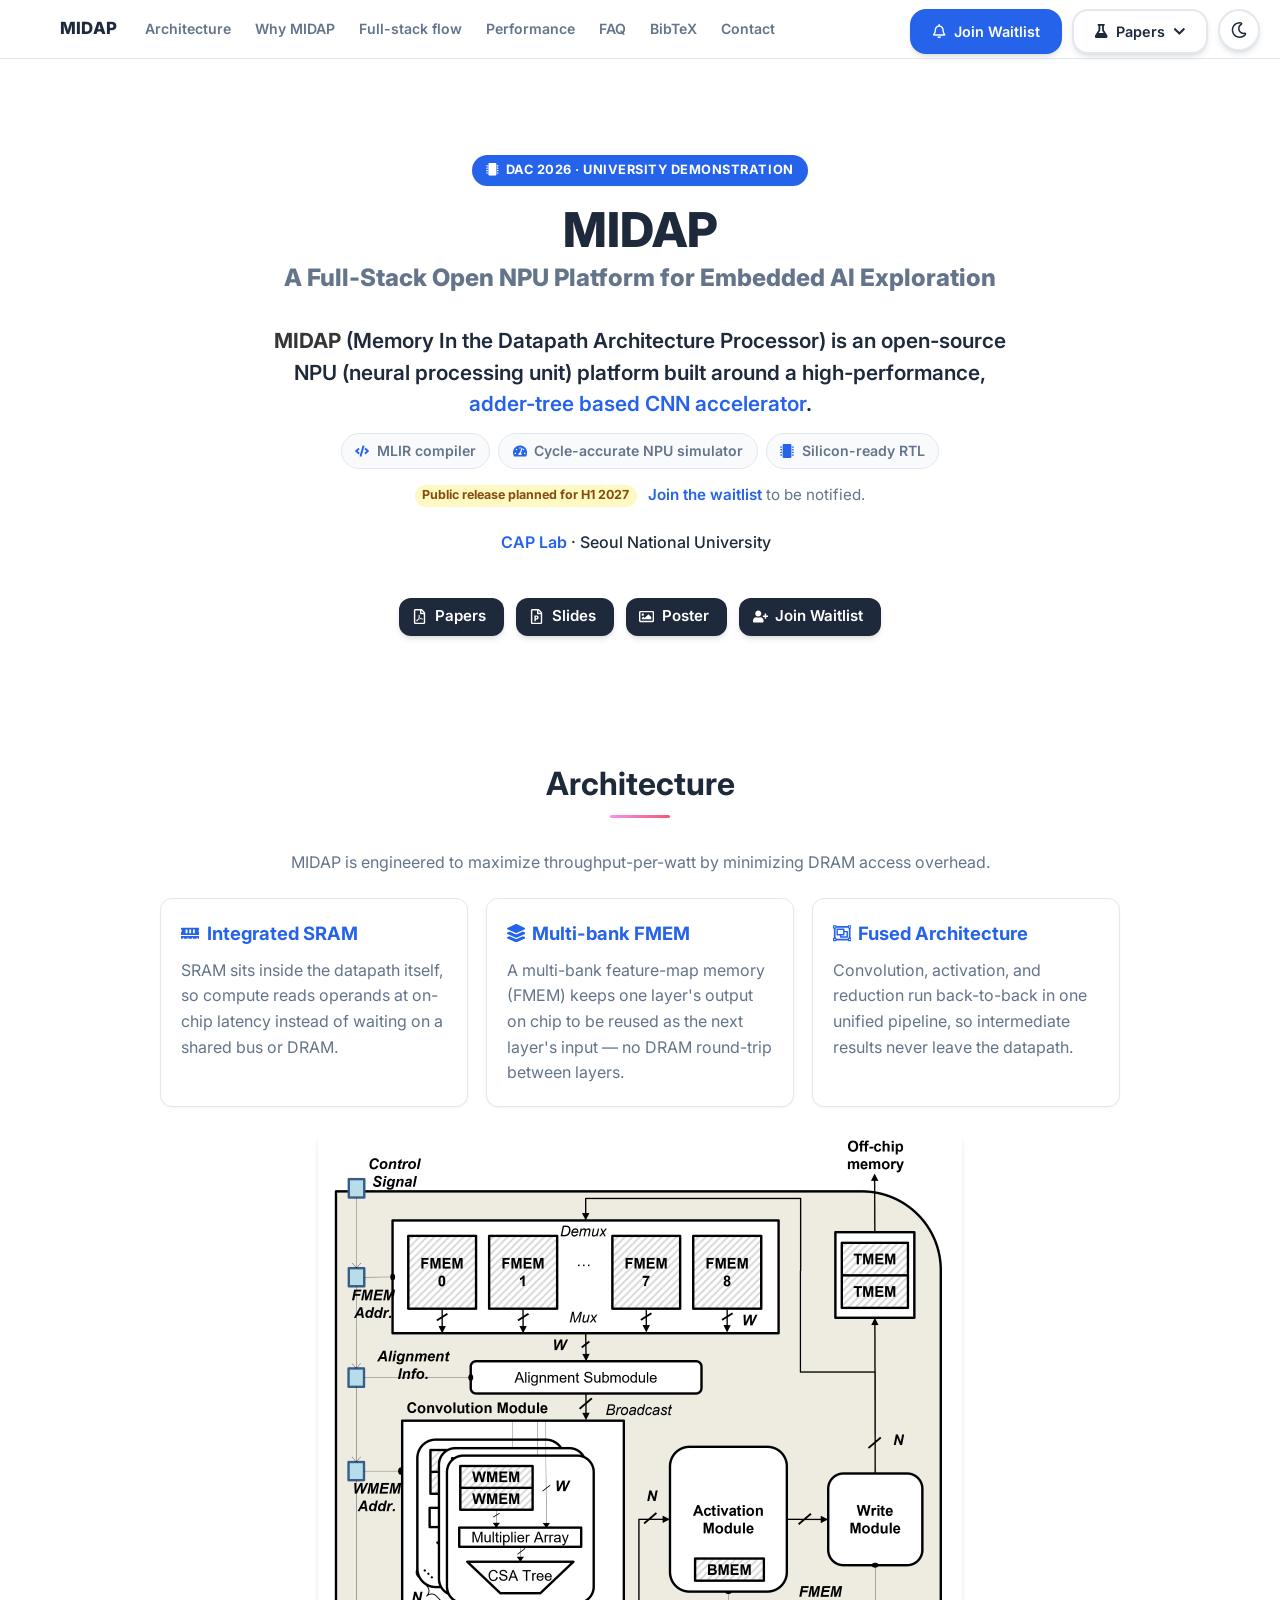
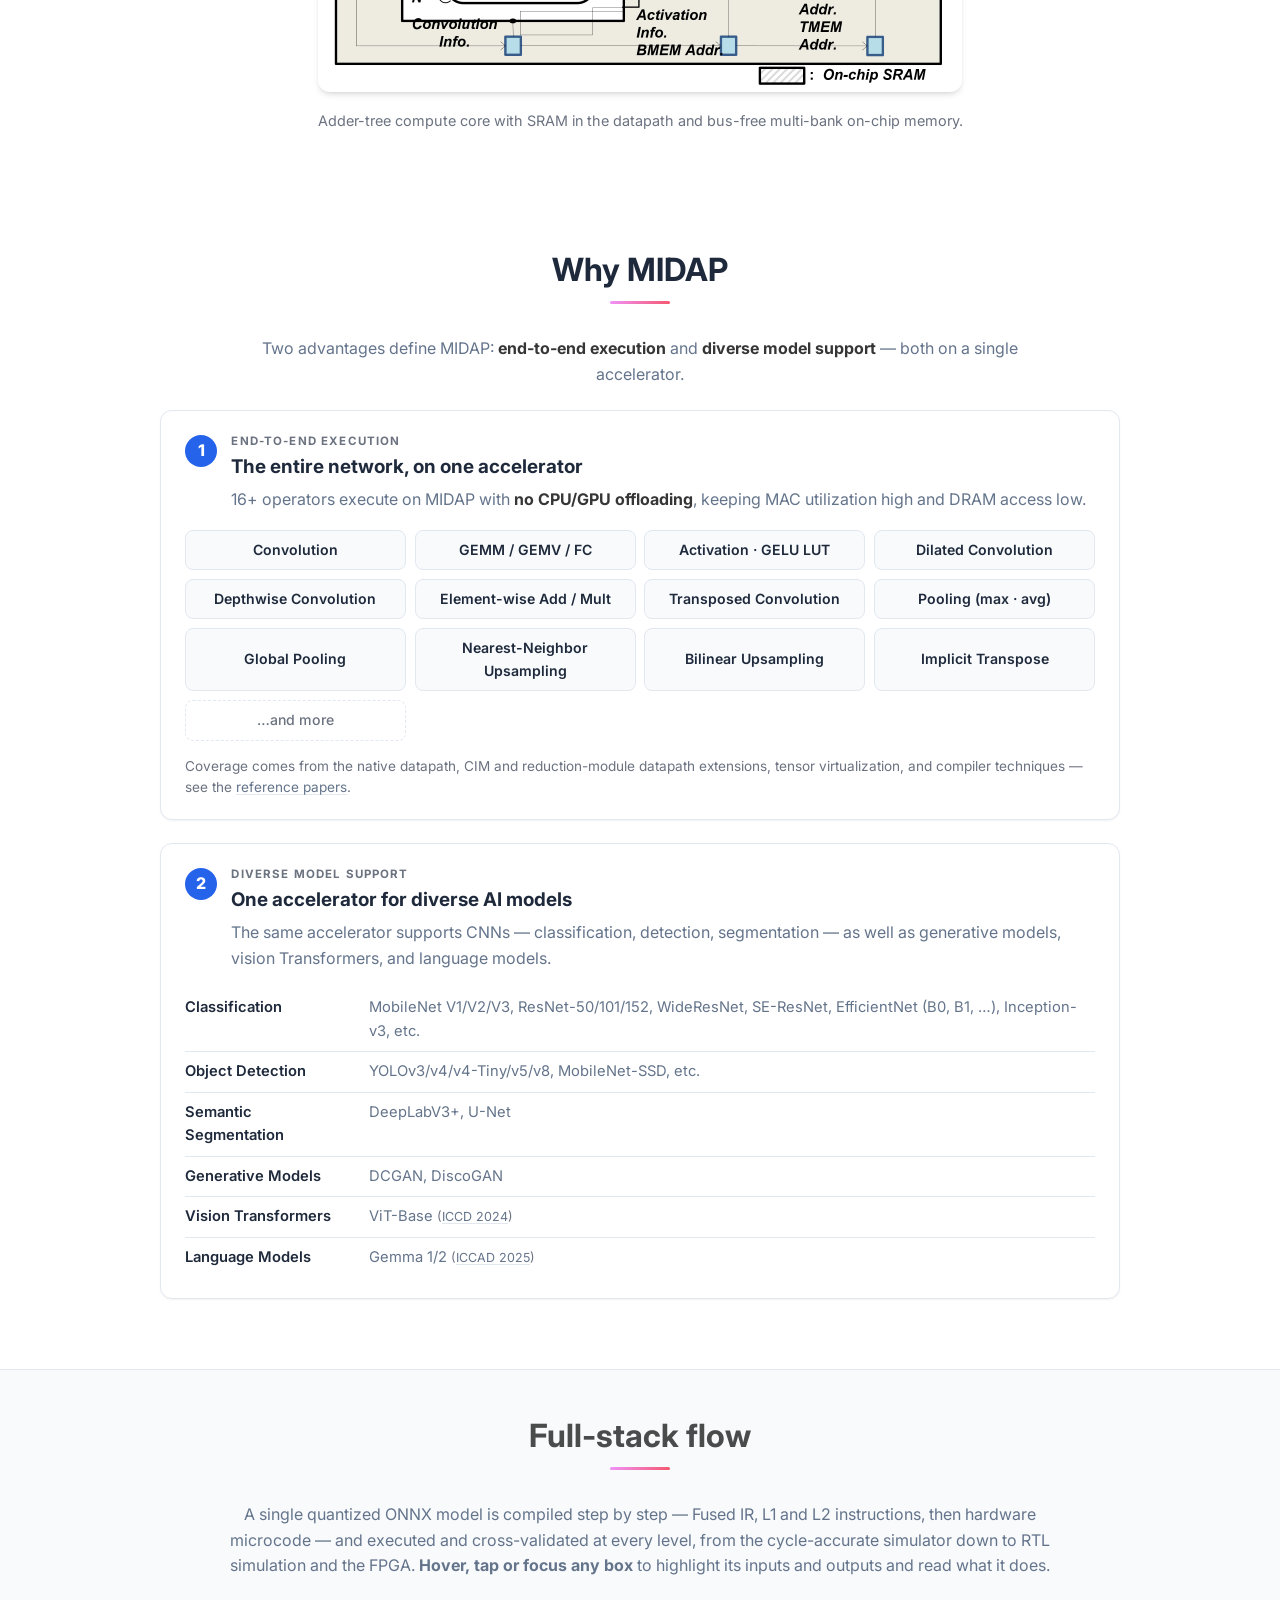
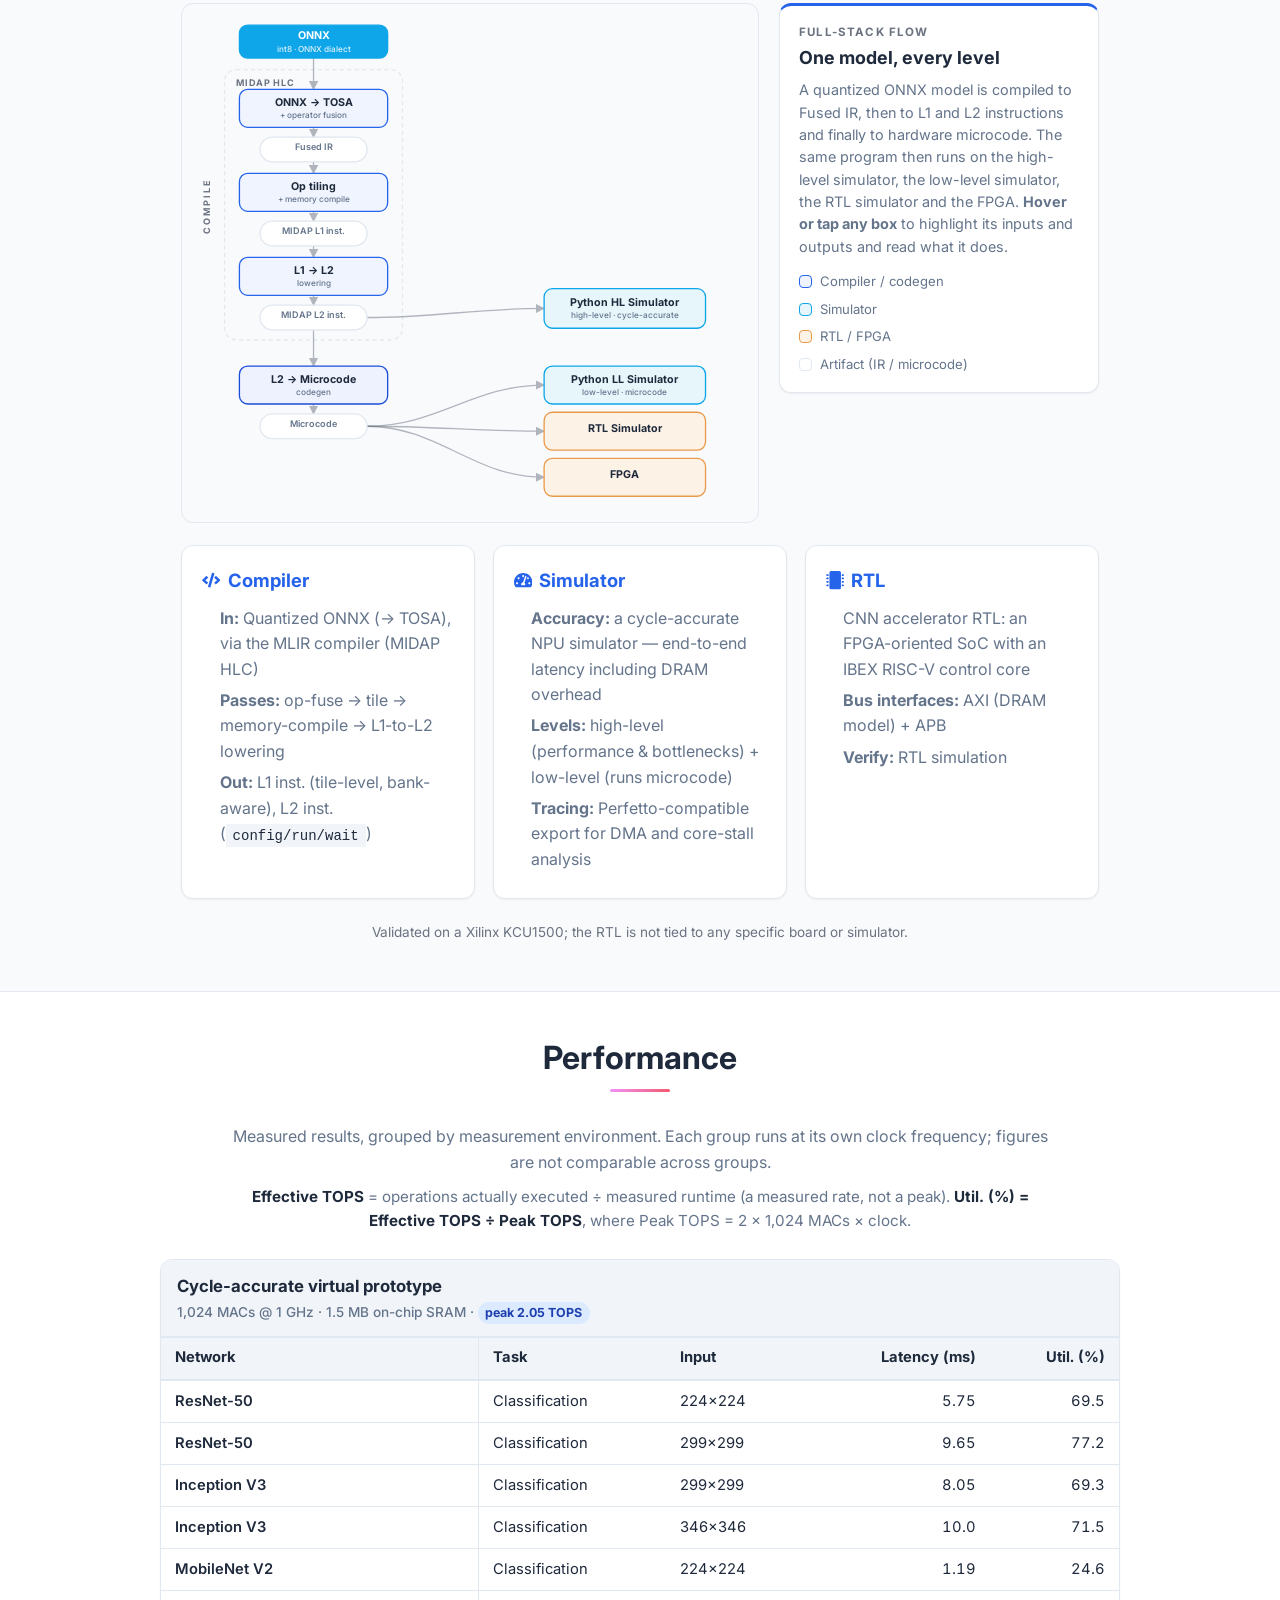
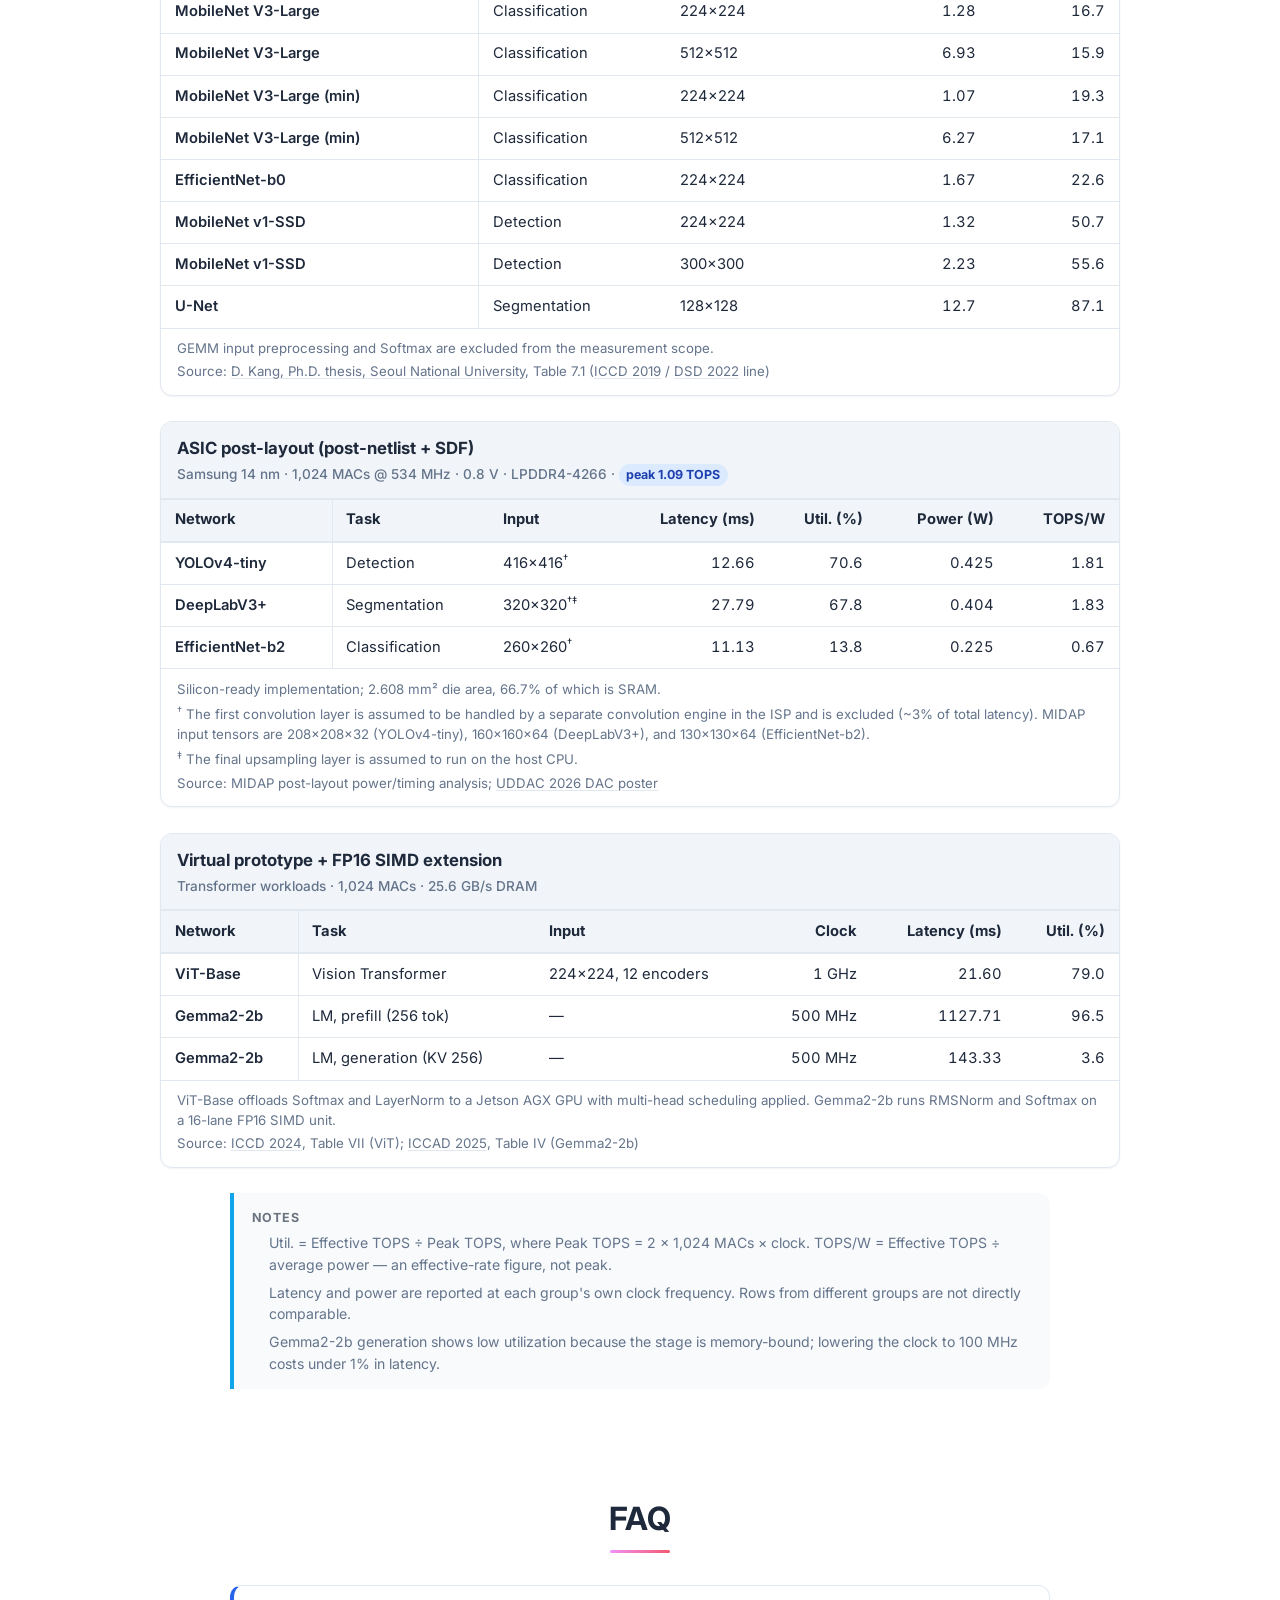
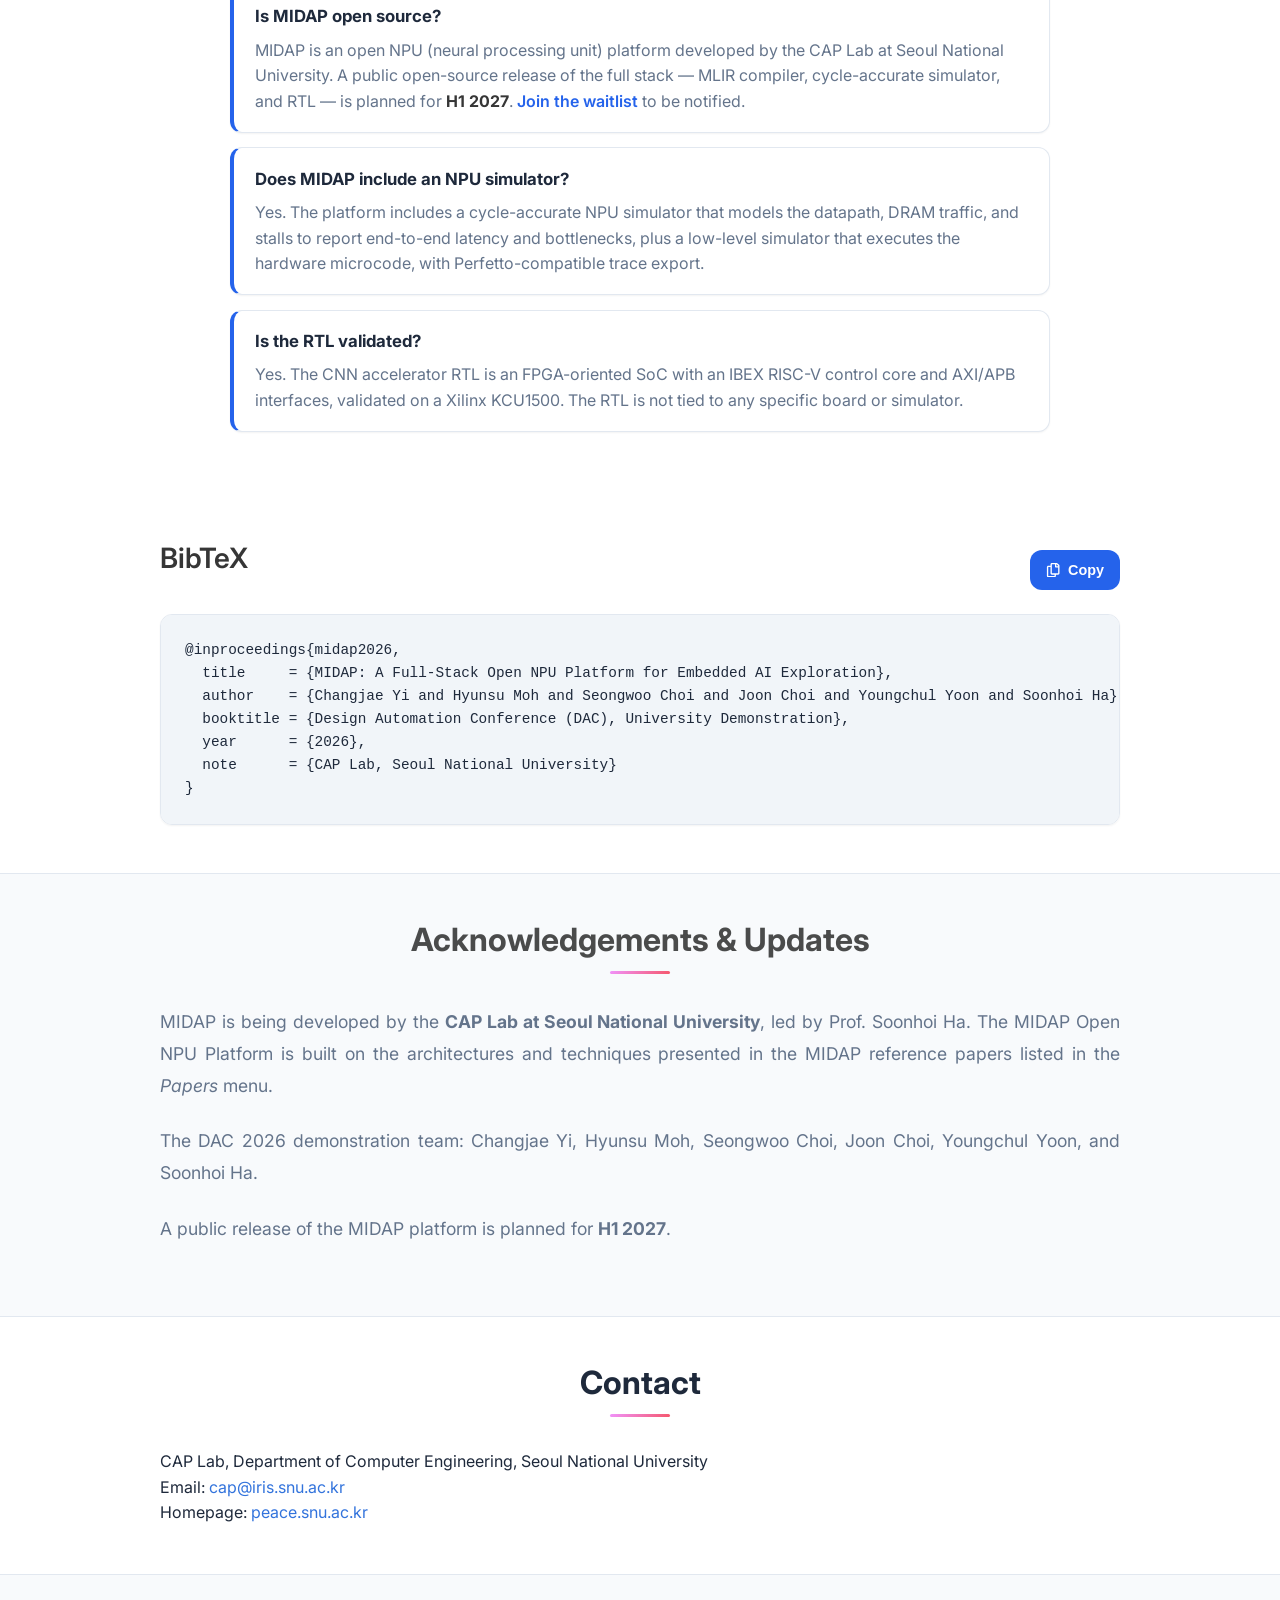
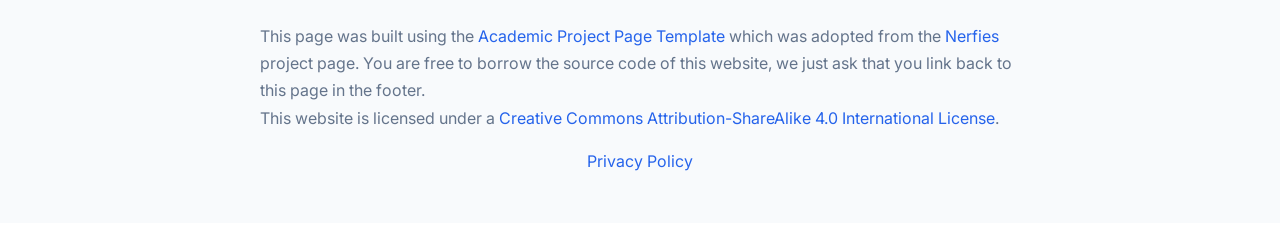
==== commit 06478004: "fix: shorten FAQ question to 'Is the RTL validated?' (user wording) Visible FAQ and its FAQPage JSON" ====
--- a/index.html
+++ b/index.html
@@ -98,7 +98,7 @@
       },
       {
         "@type": "Question",
-        "name": "Is the CNN accelerator RTL validated on an FPGA?",
+        "name": "Is the RTL validated?",
         "acceptedAnswer": {"@type": "Answer", "text": "Yes. The CNN accelerator RTL is an FPGA-oriented SoC with an IBEX RISC-V control core and AXI/APB interfaces, validated on a Xilinx KCU1500. The RTL is not tied to any specific board or simulator."}
       }
     ]
@@ -545,7 +545,7 @@
             that executes the hardware microcode, with Perfetto-compatible trace export.</p>
         </div>
         <div class="faq-item">
-          <h3>Is the CNN accelerator RTL validated on an FPGA?</h3>
+          <h3>Is the RTL validated?</h3>
           <p>Yes. The CNN accelerator RTL is an FPGA-oriented SoC with an IBEX RISC-V control core and
             AXI/APB interfaces, validated on a Xilinx KCU1500. The RTL is not tied to any specific board
             or simulator.</p>
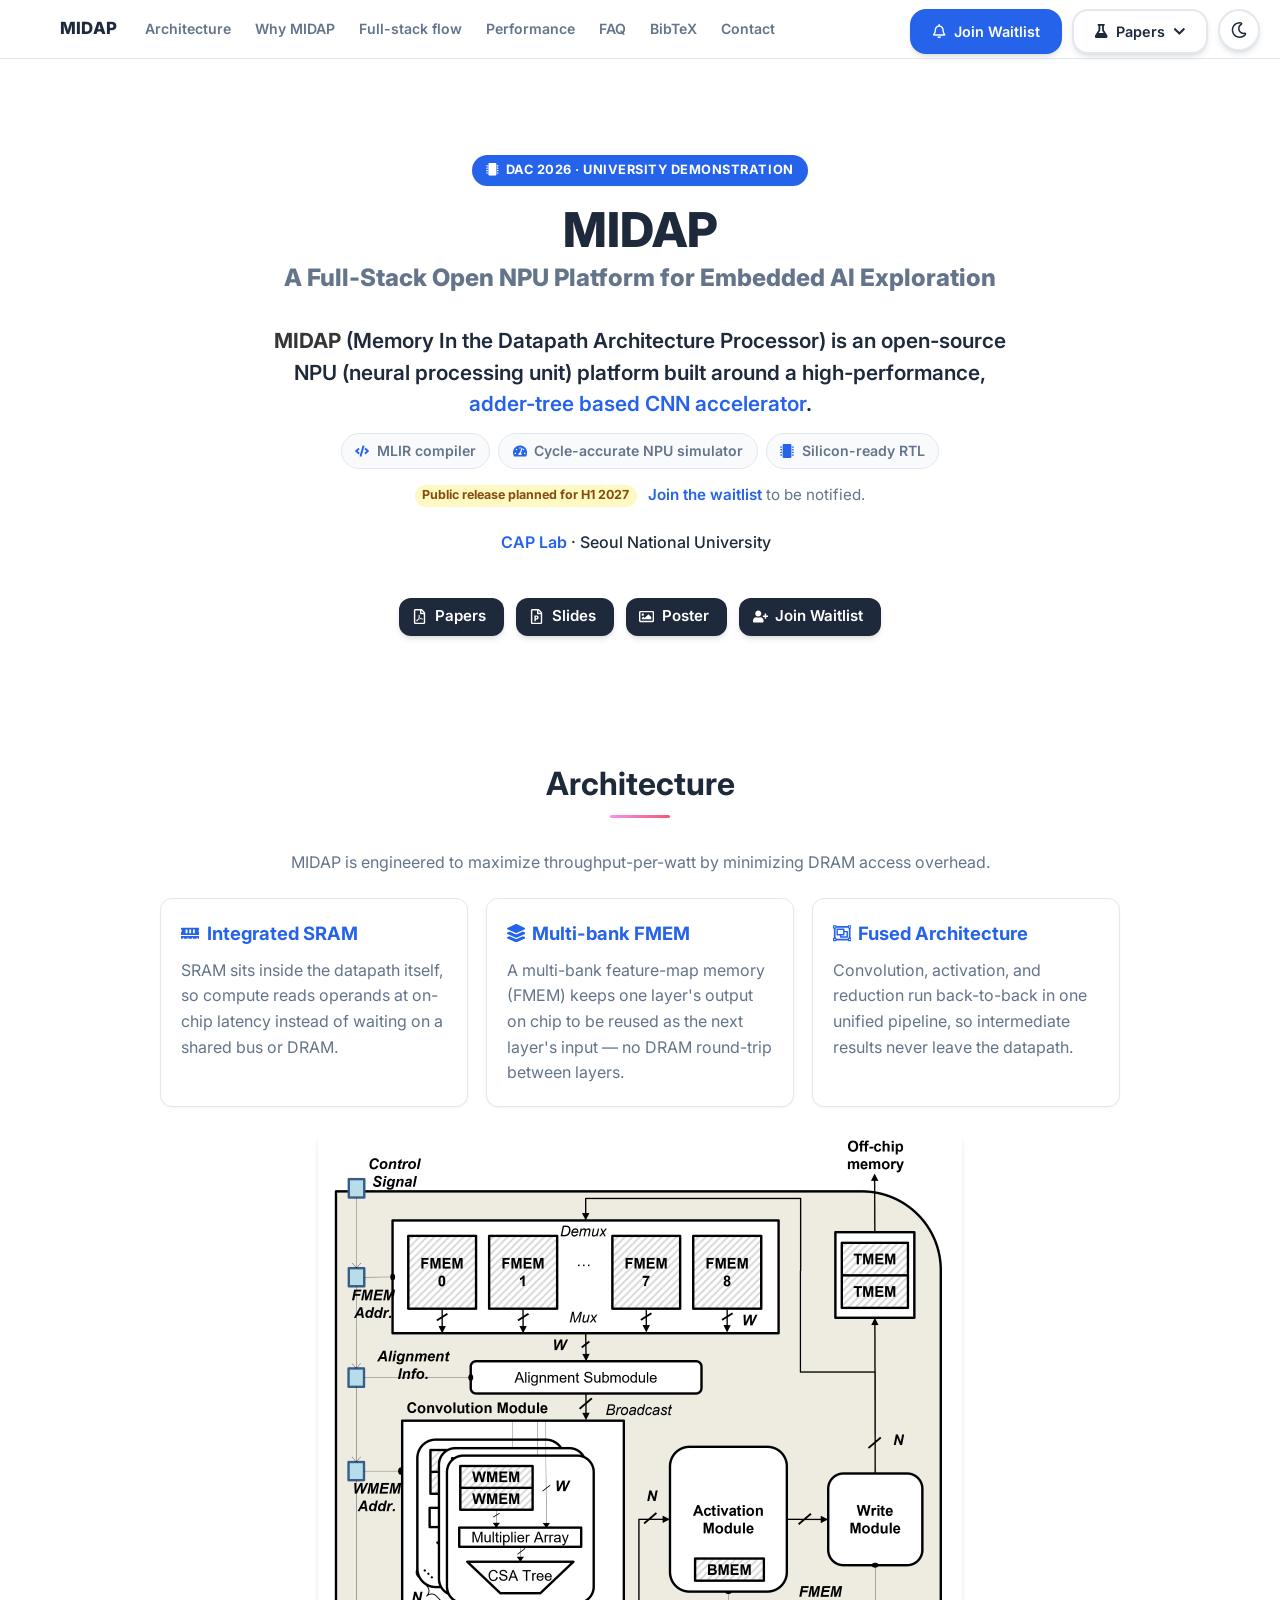
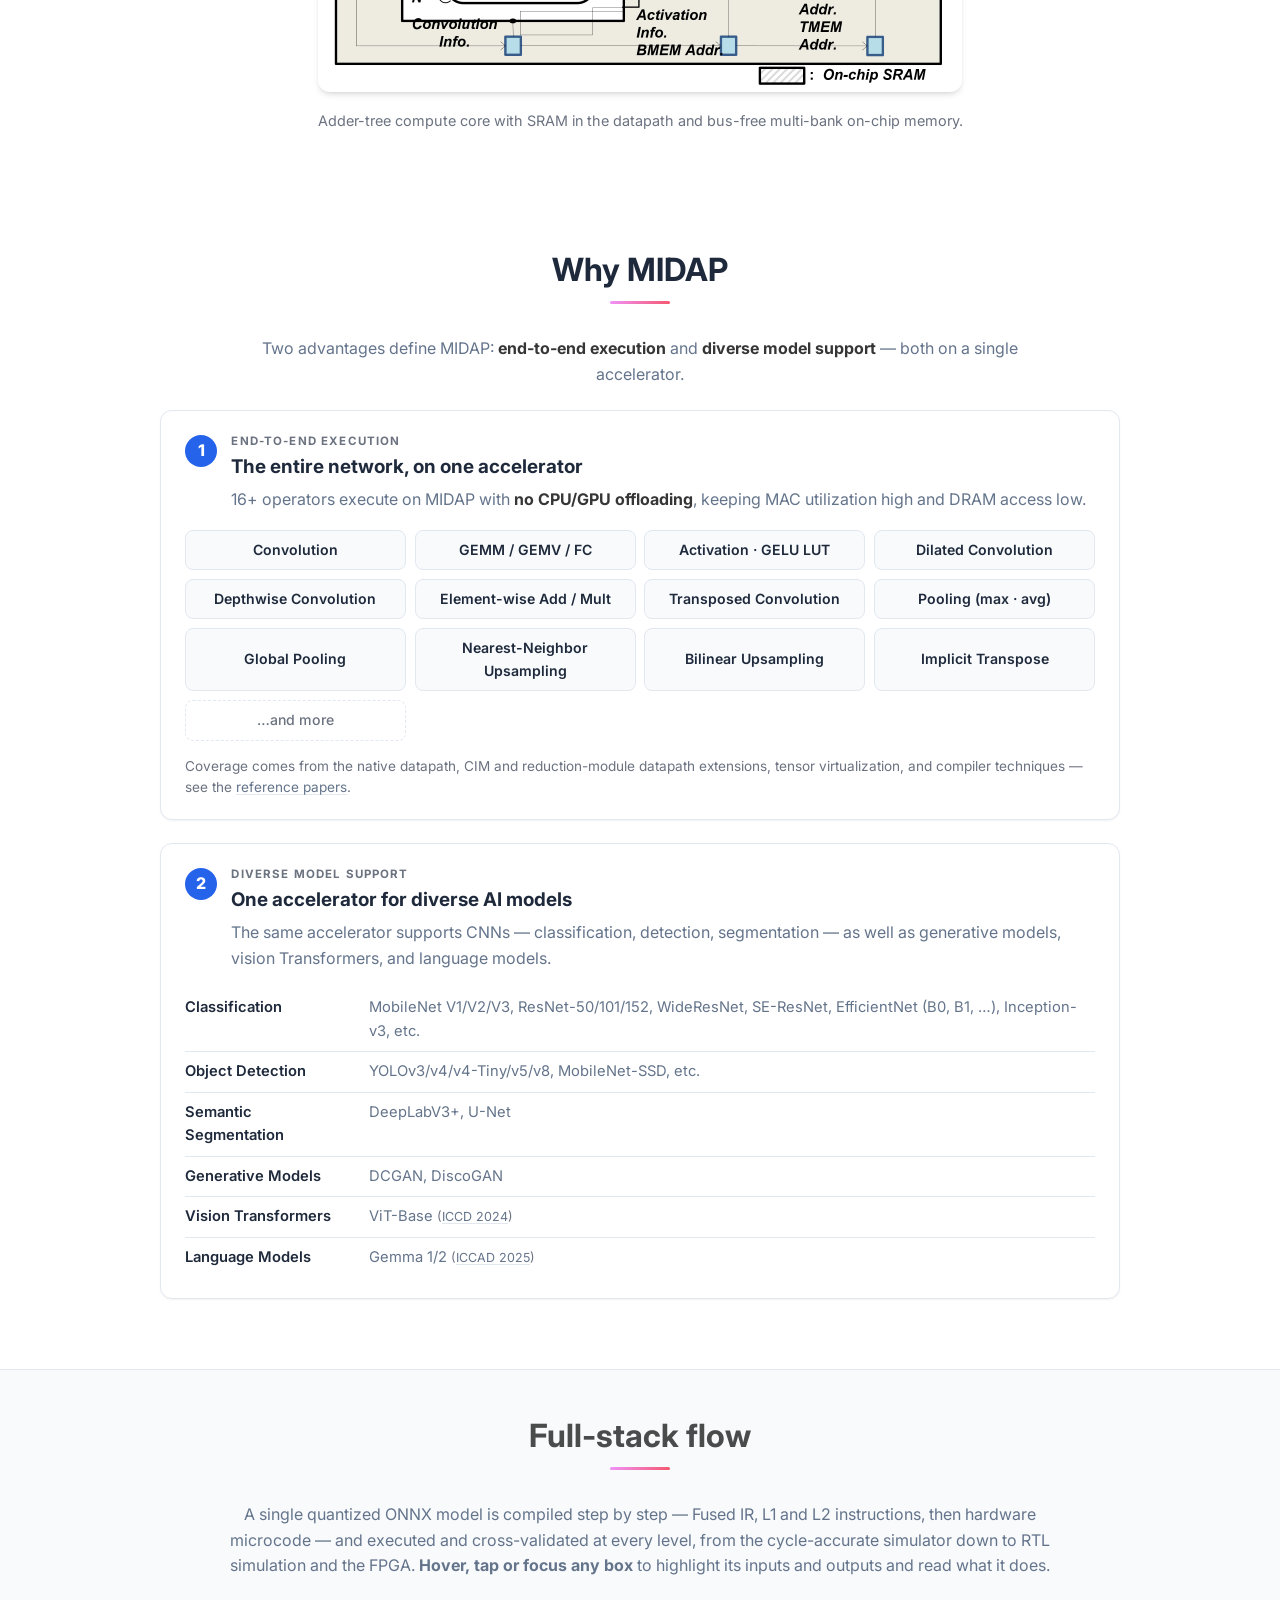
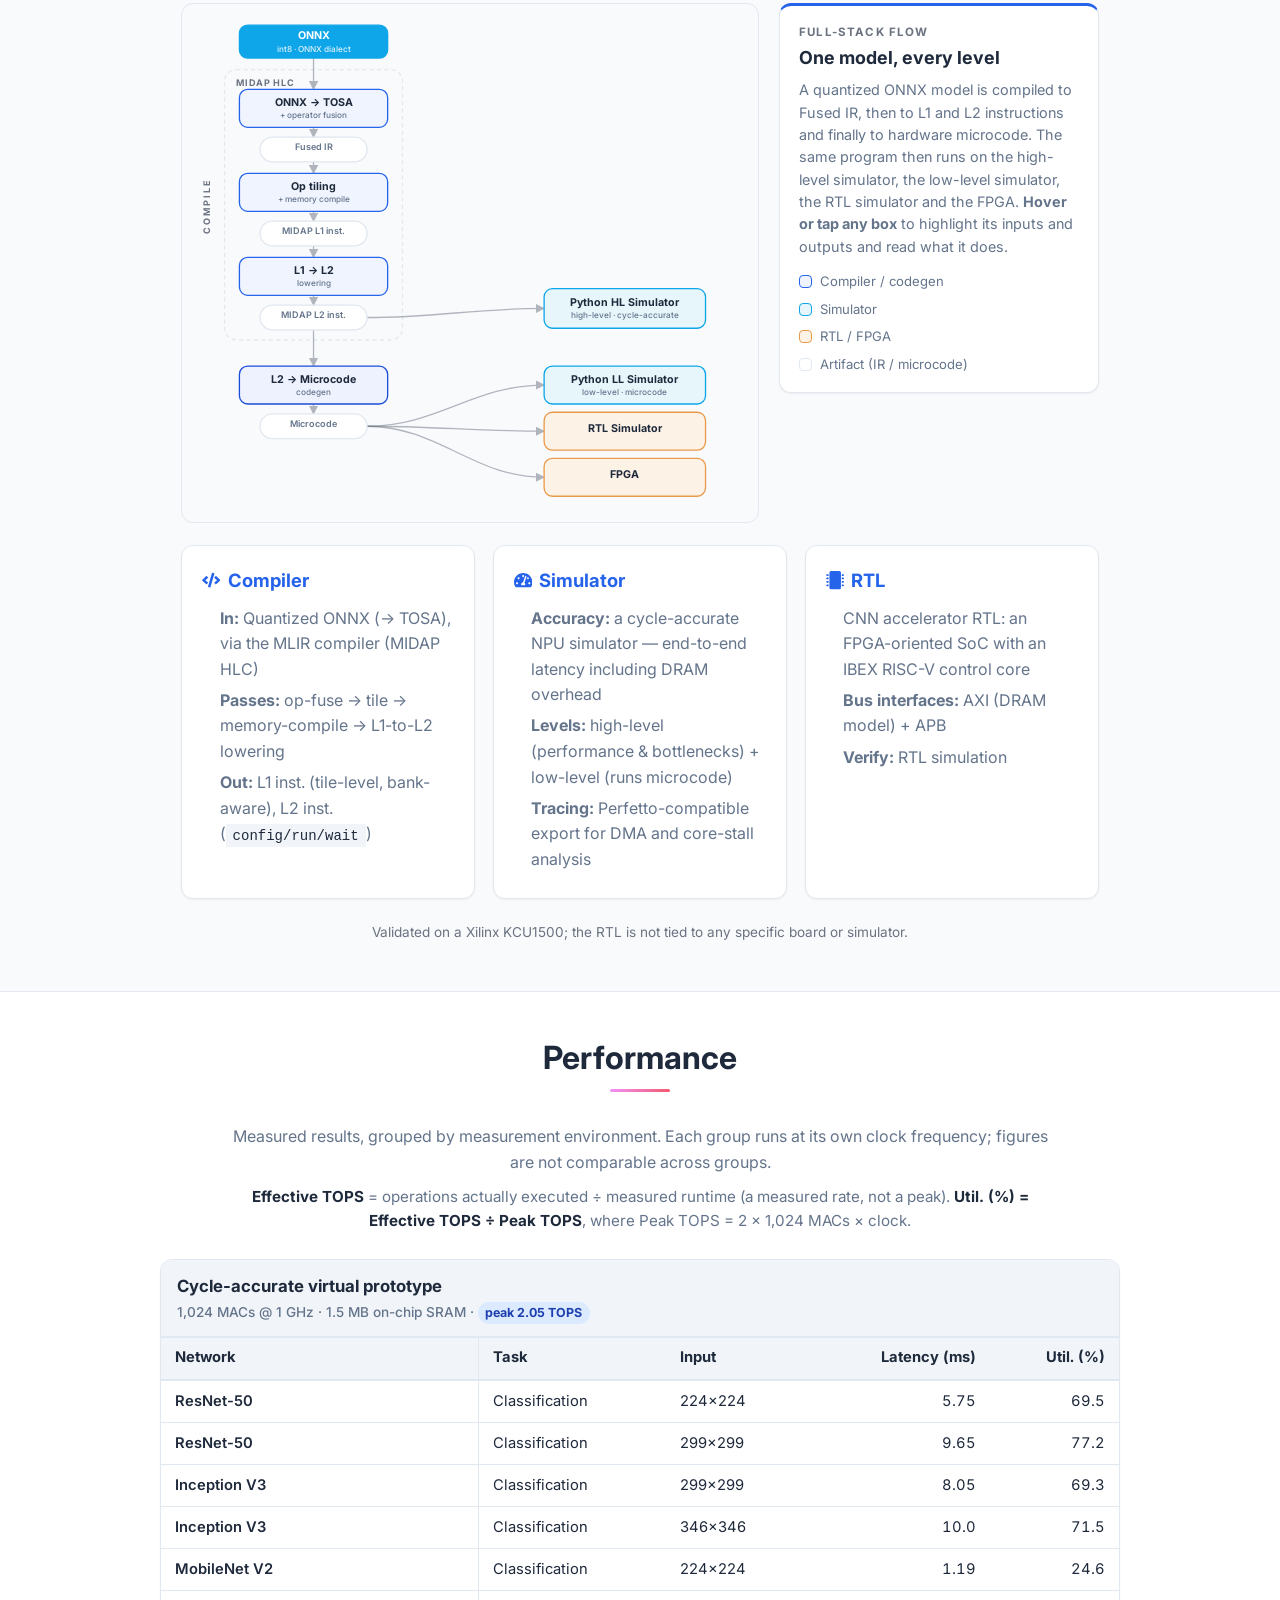
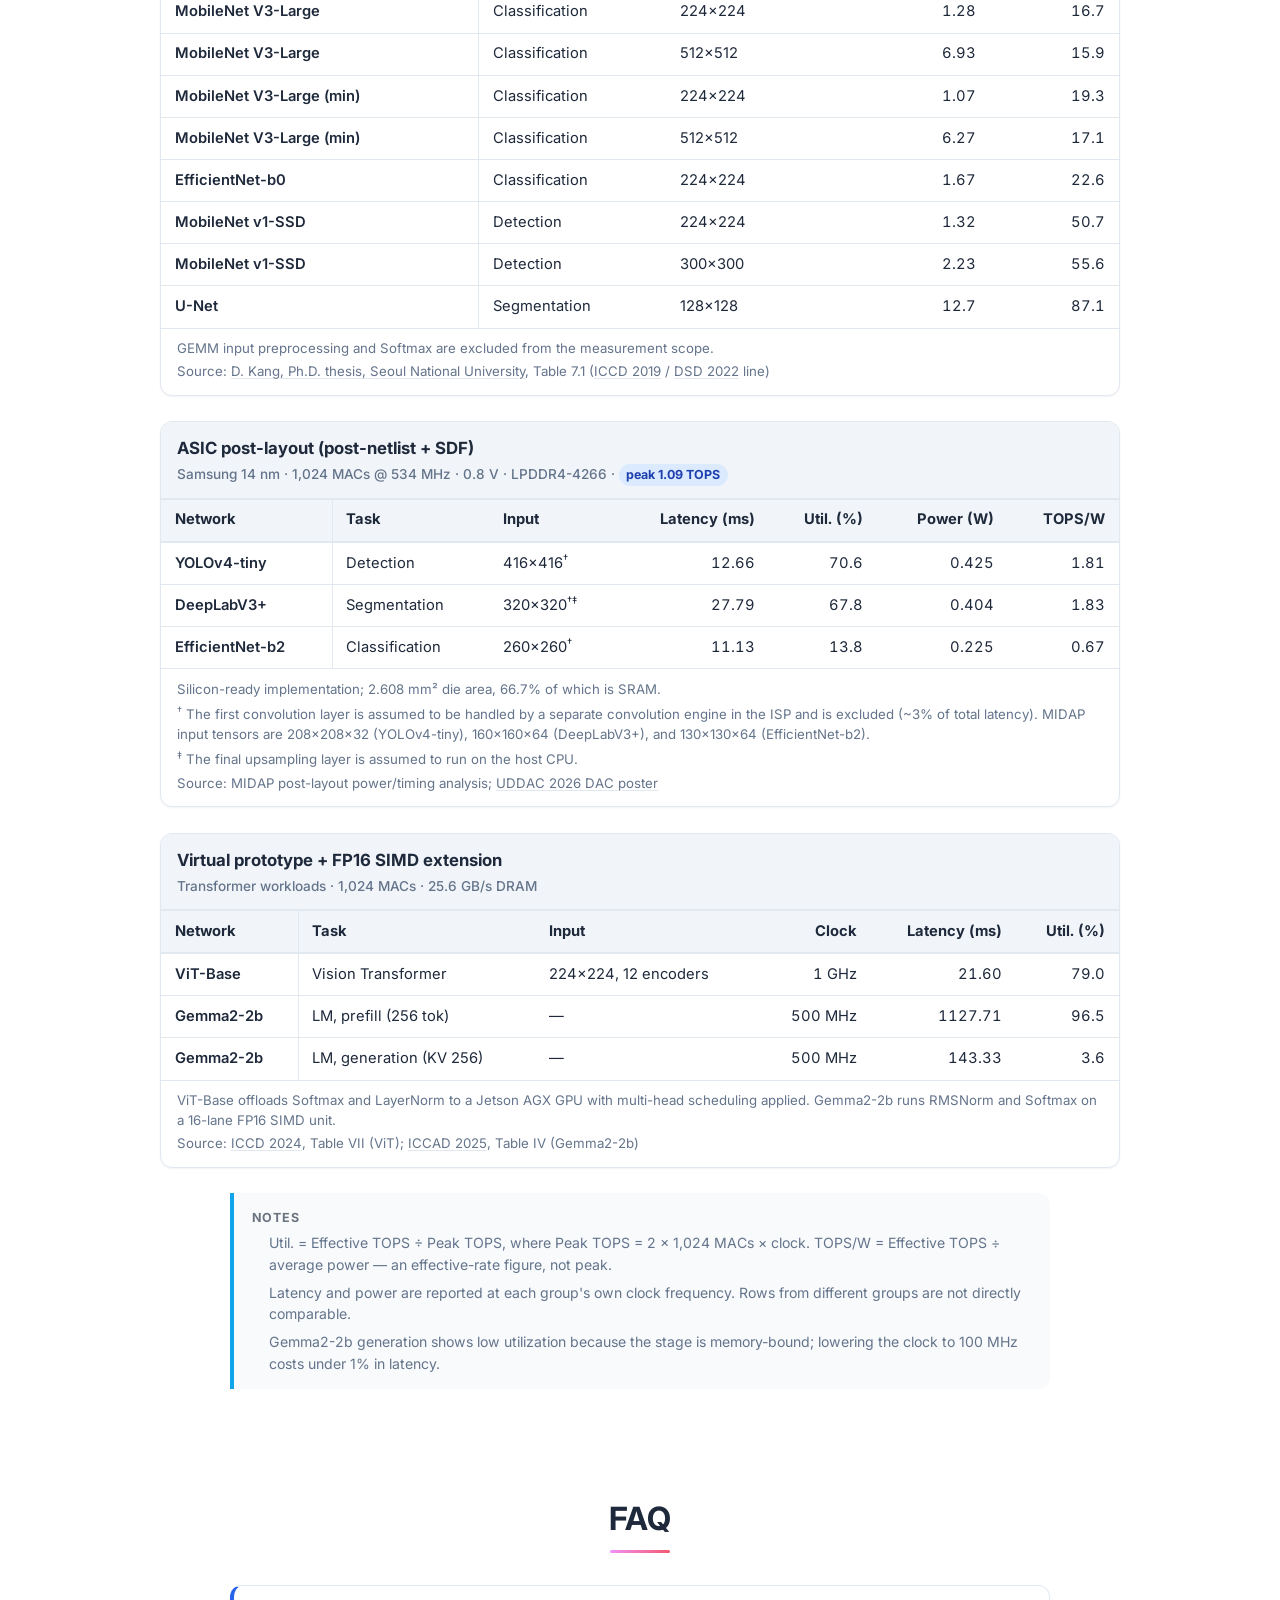
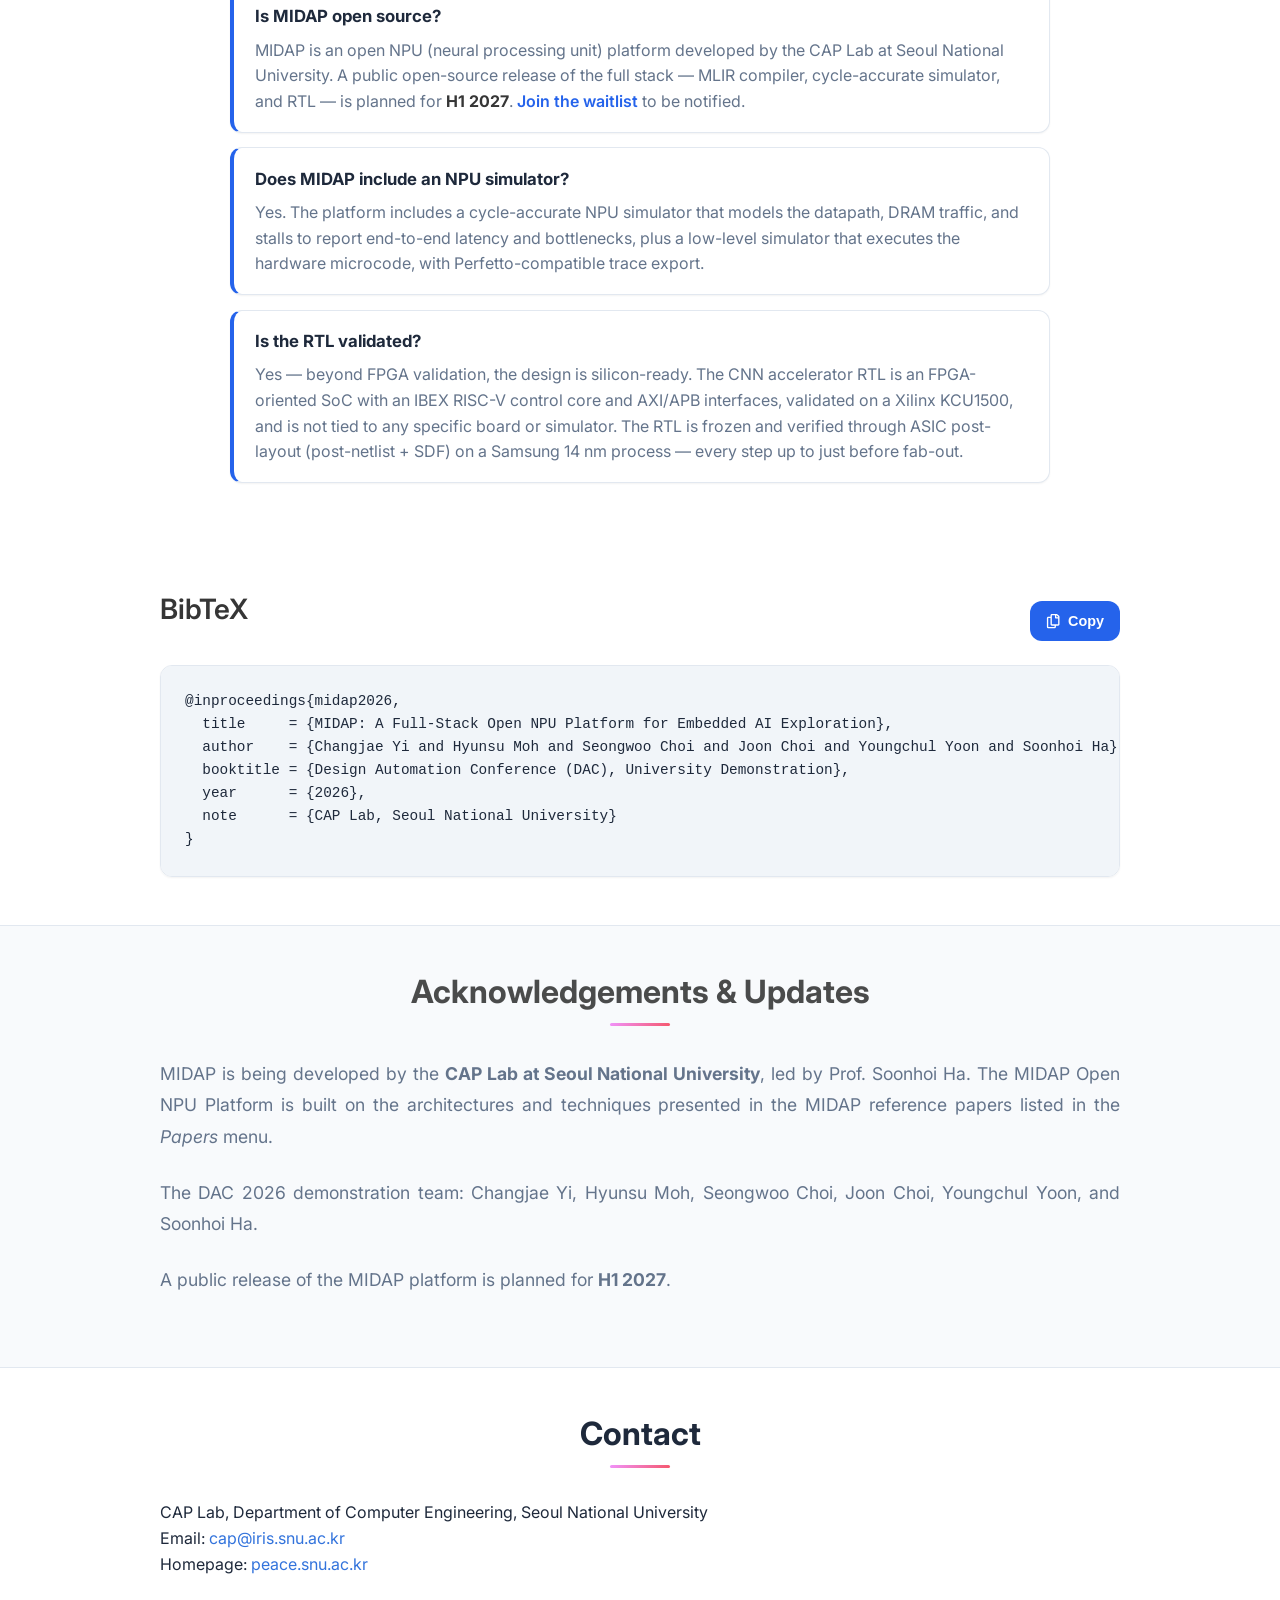
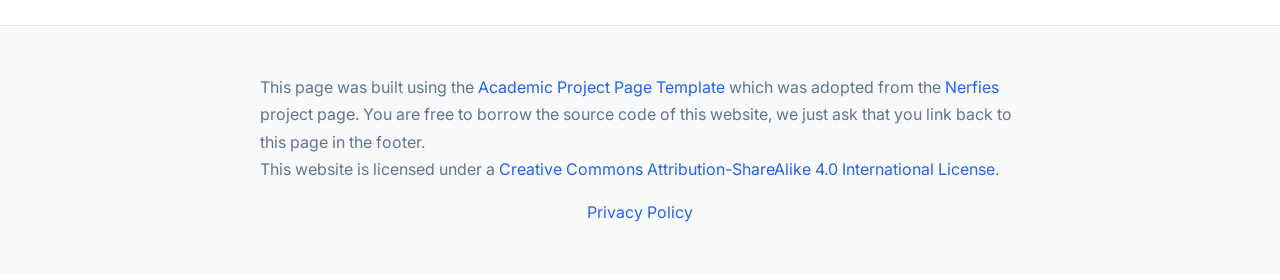
==== commit 82ace1d5: "feat: FAQ answer states the RTL is frozen and silicon-ready, not only FPGA-validated Per user: RTL f" ====
--- a/index.html
+++ b/index.html
@@ -99,7 +99,7 @@
       {
         "@type": "Question",
         "name": "Is the RTL validated?",
-        "acceptedAnswer": {"@type": "Answer", "text": "Yes. The CNN accelerator RTL is an FPGA-oriented SoC with an IBEX RISC-V control core and AXI/APB interfaces, validated on a Xilinx KCU1500. The RTL is not tied to any specific board or simulator."}
+        "acceptedAnswer": {"@type": "Answer", "text": "Yes — beyond FPGA validation, the design is silicon-ready. The CNN accelerator RTL is an FPGA-oriented SoC with an IBEX RISC-V control core and AXI/APB interfaces, validated on a Xilinx KCU1500, and is not tied to any specific board or simulator. The RTL is frozen and verified through ASIC post-layout (post-netlist + SDF) on a Samsung 14 nm process — every step up to just before fab-out."}
       }
     ]
   }
@@ -546,9 +546,11 @@
         </div>
         <div class="faq-item">
           <h3>Is the RTL validated?</h3>
-          <p>Yes. The CNN accelerator RTL is an FPGA-oriented SoC with an IBEX RISC-V control core and
-            AXI/APB interfaces, validated on a Xilinx KCU1500. The RTL is not tied to any specific board
-            or simulator.</p>
+          <p>Yes — beyond FPGA validation, the design is silicon-ready. The CNN accelerator RTL is an
+            FPGA-oriented SoC with an IBEX RISC-V control core and AXI/APB interfaces, validated on a
+            Xilinx KCU1500, and is not tied to any specific board or simulator. The RTL is frozen and
+            verified through ASIC post-layout (post-netlist + SDF) on a Samsung 14&nbsp;nm process —
+            every step up to just before fab-out.</p>
         </div>
       </div>
     </div>
